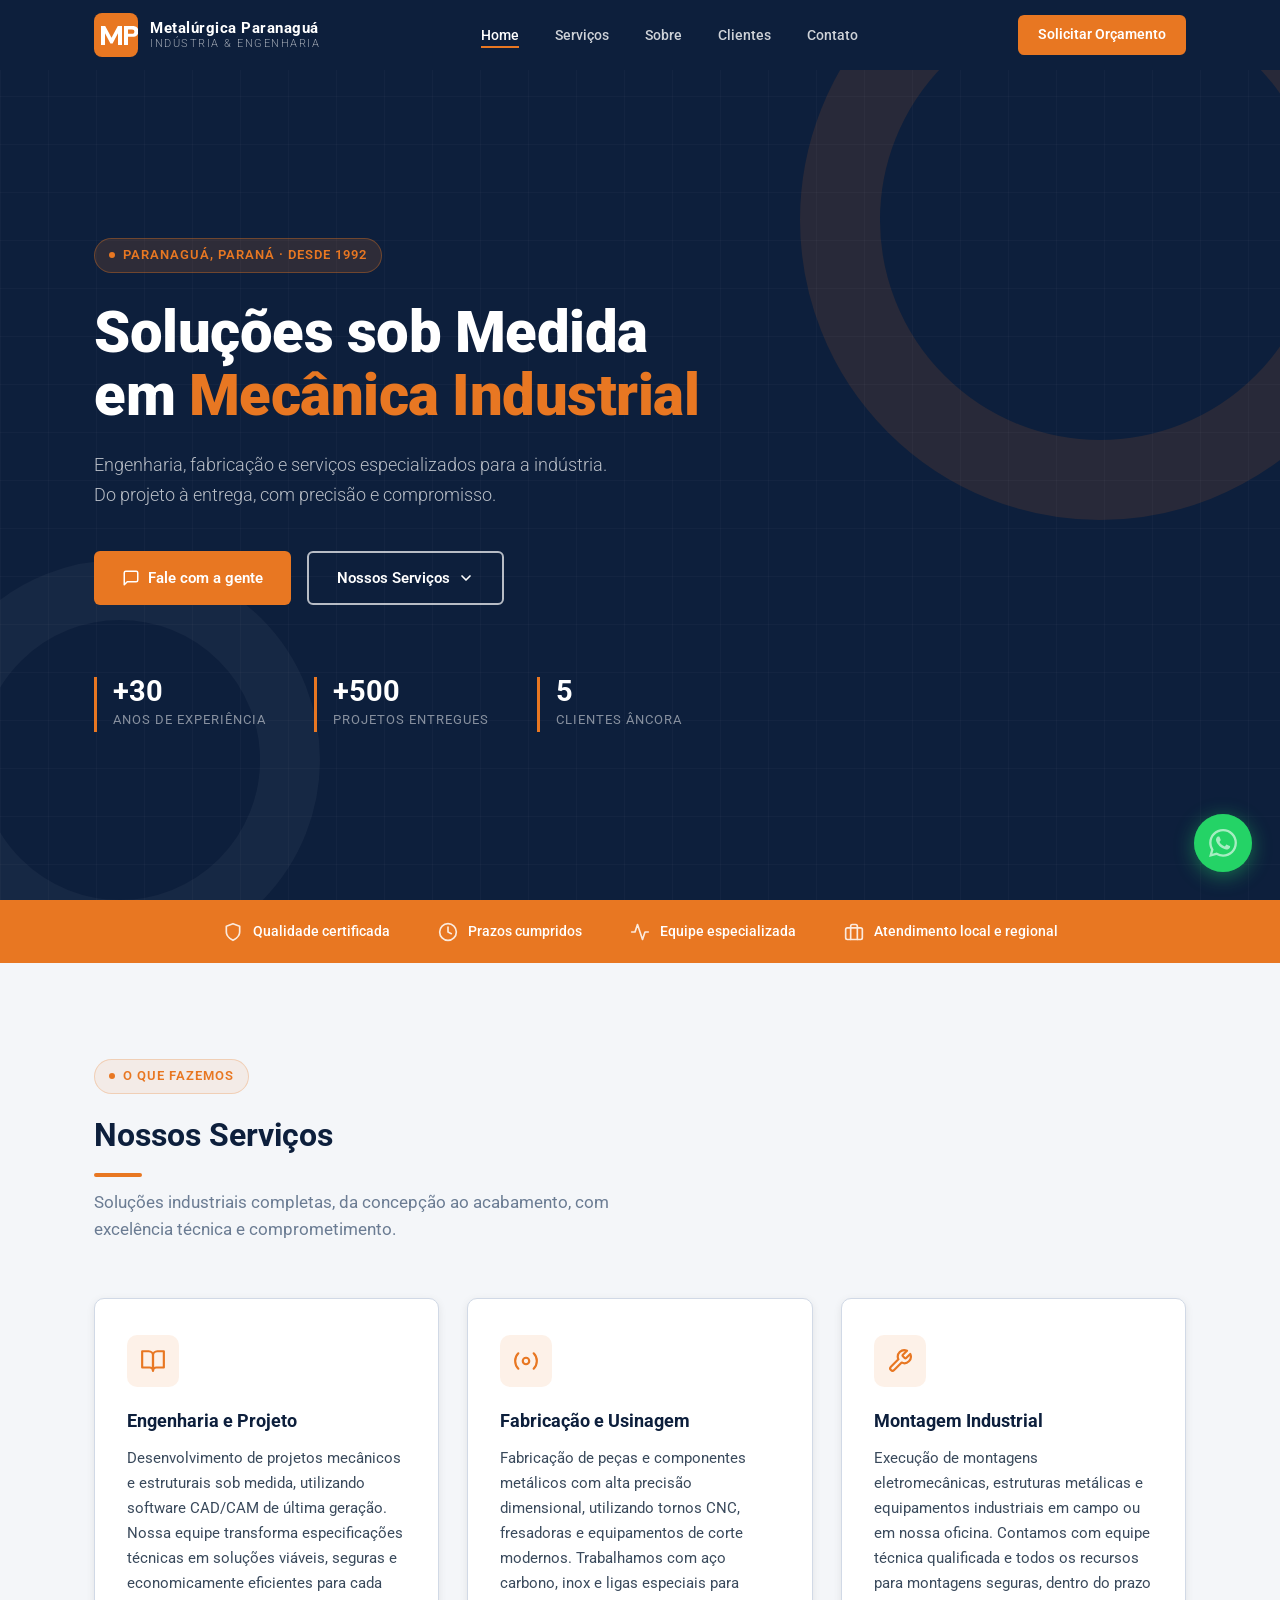
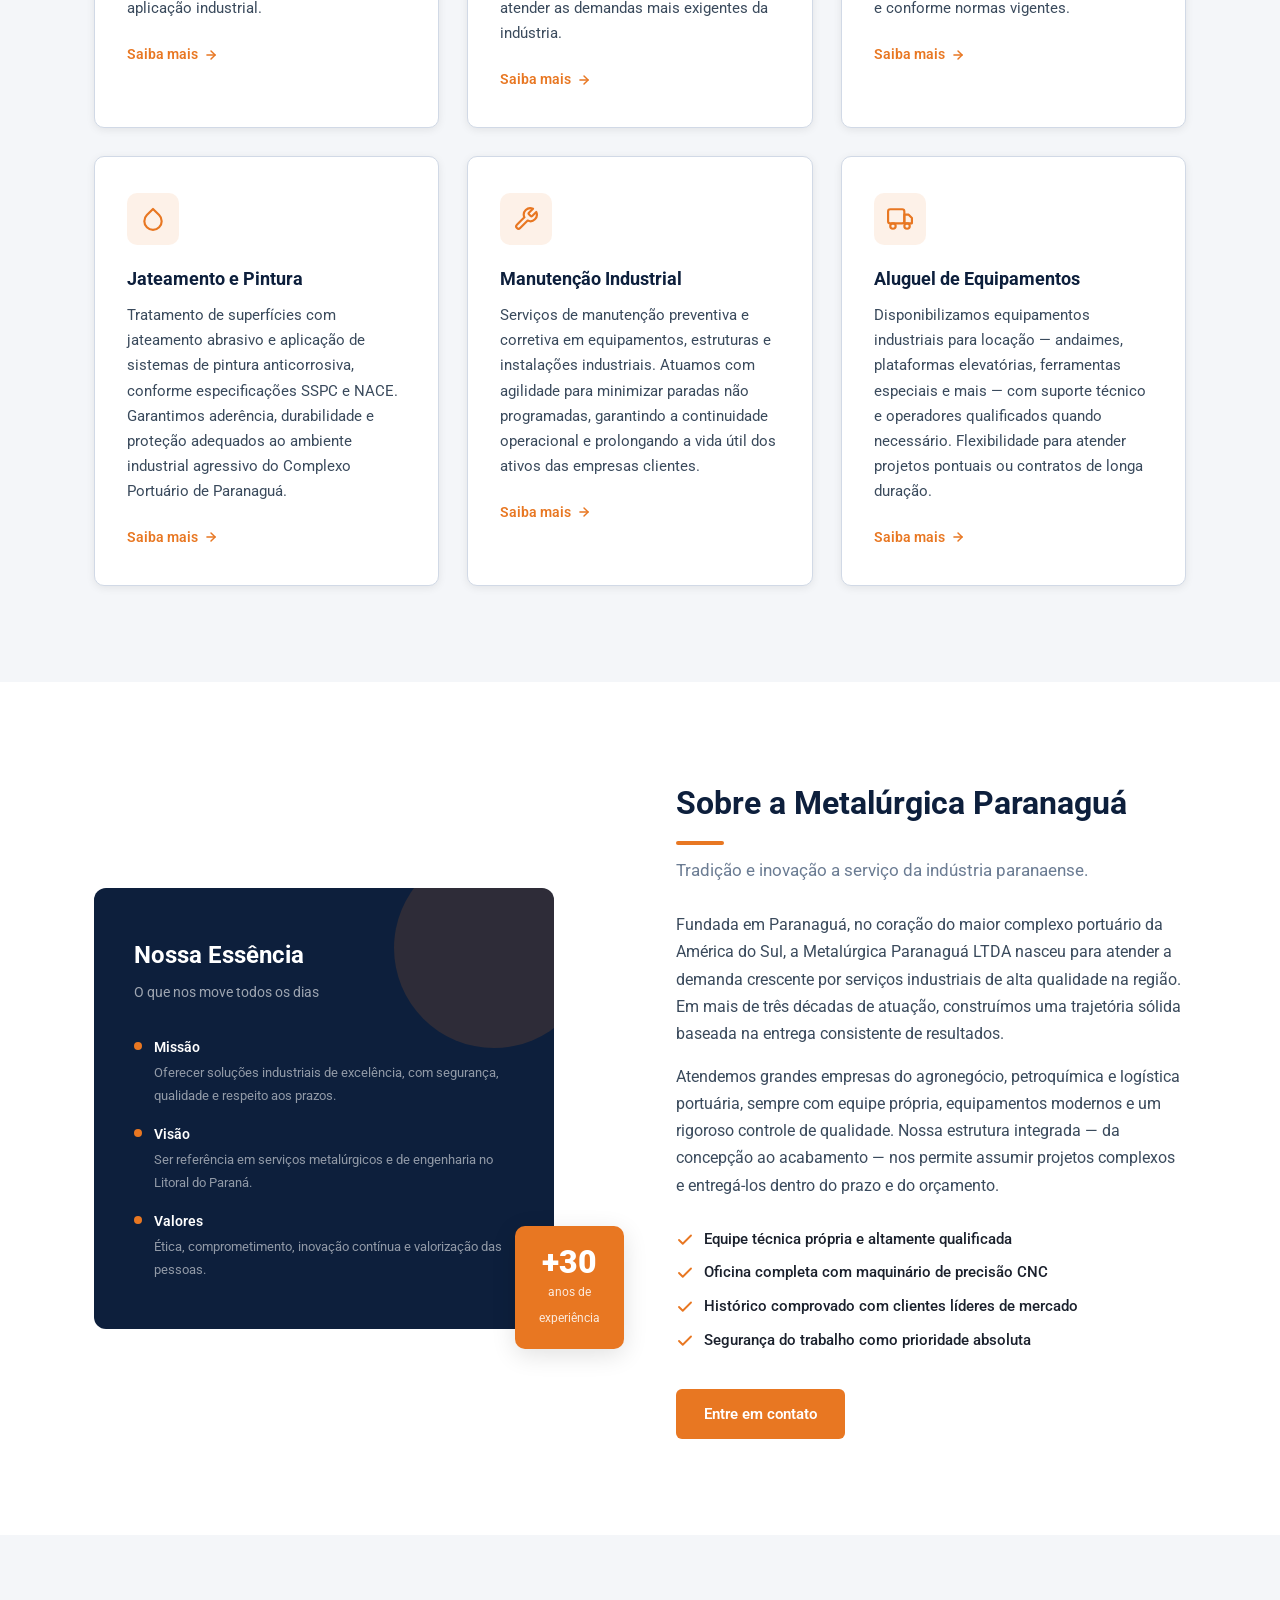
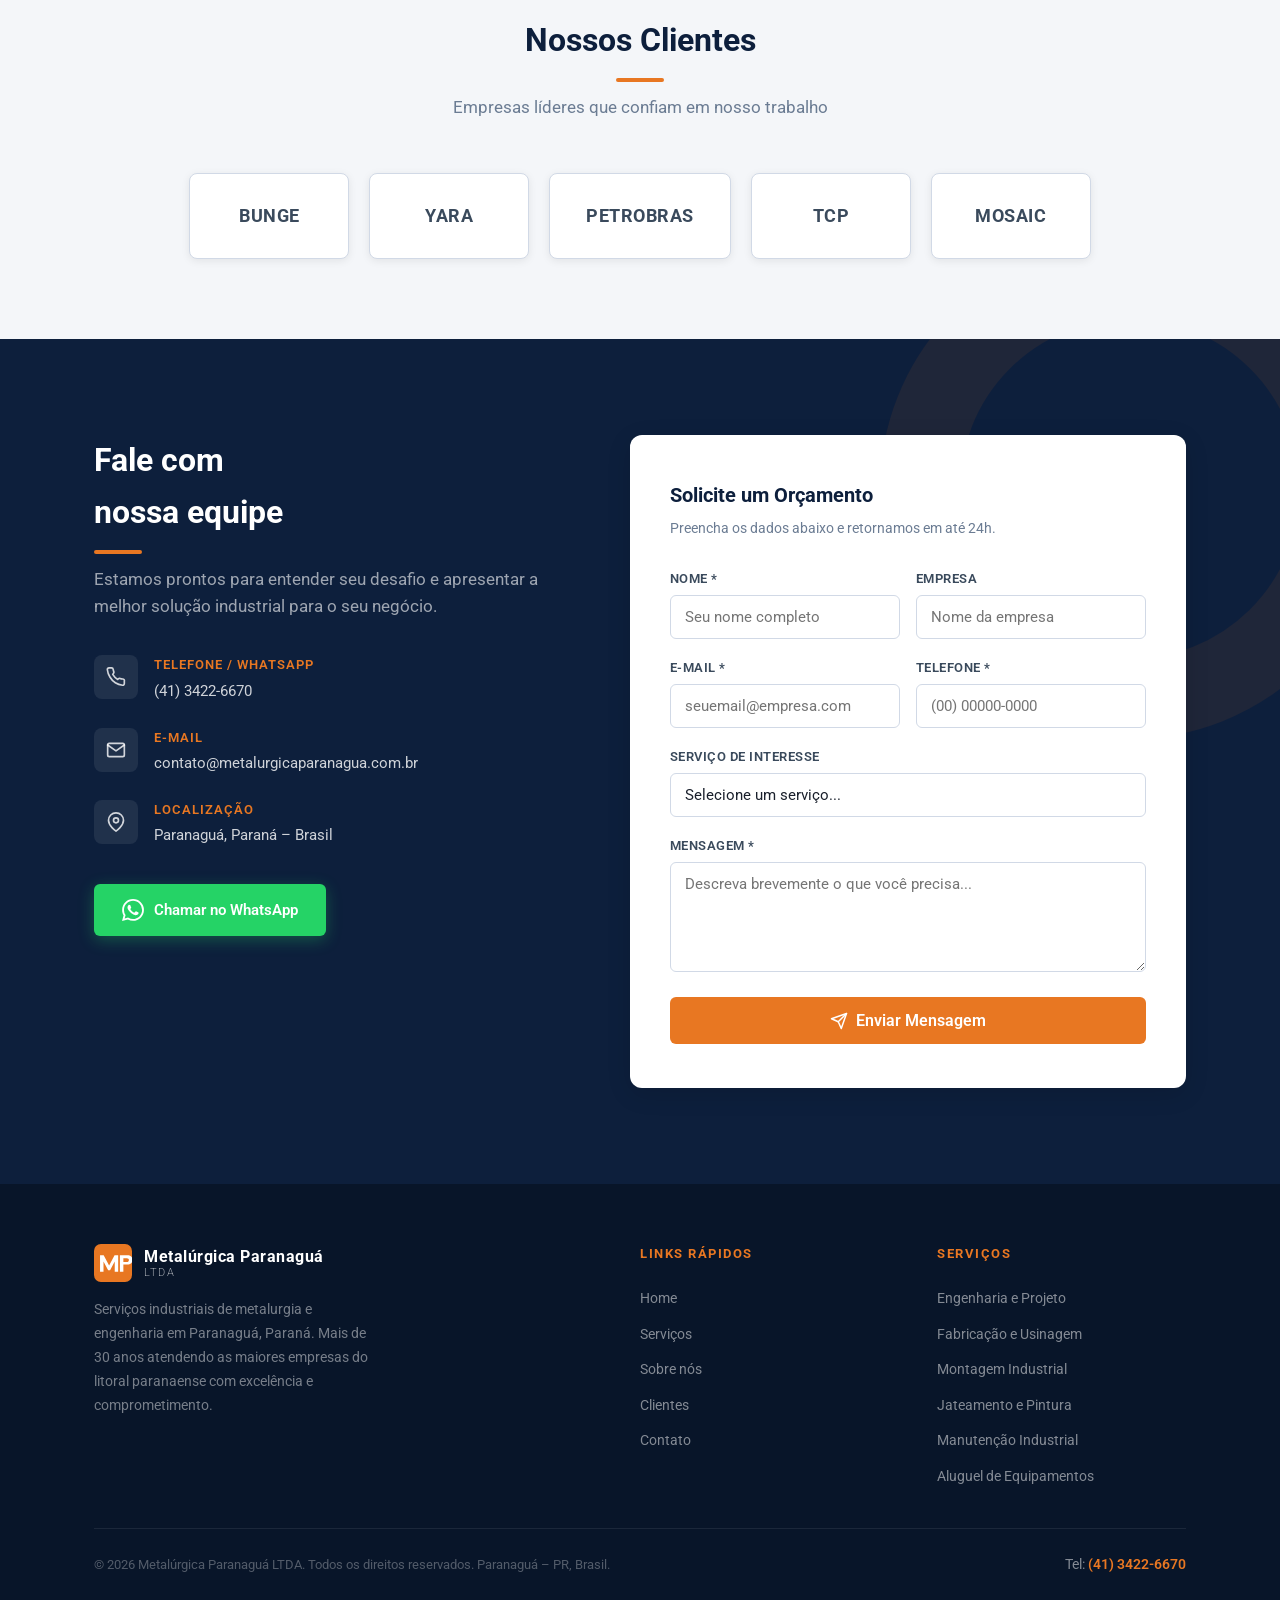
==== index.html @ e90d3085 "feat: add complete institutional website for Metalúrgica Paranaguá LTDA Single-file HTML5/CSS3/JS si" ====
<!DOCTYPE html>
<html lang="pt-BR">
<head>
  <meta charset="UTF-8" />
  <meta name="viewport" content="width=device-width, initial-scale=1.0" />
  <meta name="description" content="Metalúrgica Paranaguá LTDA – Soluções sob medida em mecânica industrial. Engenharia, fabricação e serviços especializados para a indústria em Paranaguá, PR." />
  <title>Metalúrgica Paranaguá LTDA</title>

  <link rel="preconnect" href="https://fonts.googleapis.com" />
  <link rel="preconnect" href="https://fonts.gstatic.com" crossorigin />
  <link href="https://fonts.googleapis.com/css2?family=Roboto:wght@300;400;500;700;900&display=swap" rel="stylesheet" />

  <style>
    /* =============================================
       CSS CUSTOM PROPERTIES – Paleta da marca
    ============================================= */
    :root {
      --navy:       #0D1F3C;   /* azul-marinho profundo – primária */
      --navy-mid:   #162A52;   /* azul médio – header hover, card borda */
      --orange:     #E87722;   /* laranja industrial – destaque / CTA */
      --orange-dk:  #C45F0A;   /* laranja escuro – hover CTA */
      --steel:      #3A4A5C;   /* cinza-aço – texto secundário */
      --steel-lt:   #6B7C93;   /* cinza claro – subtextos */
      --bg-light:   #F4F6F9;   /* fundo claro das seções alternadas */
      --white:      #FFFFFF;
      --text:       #1A202C;
      --border:     #D1D9E6;

      --radius:     6px;
      --shadow-sm:  0 2px 8px rgba(0,0,0,.08);
      --shadow-md:  0 6px 24px rgba(0,0,0,.12);
      --transition: 0.25s ease;

      --max-w: 1140px;
    }

    /* =============================================
       RESET & BASE
    ============================================= */
    *, *::before, *::after { box-sizing: border-box; margin: 0; padding: 0; }
    html { scroll-behavior: smooth; font-size: 16px; }
    body {
      font-family: 'Roboto', sans-serif;
      color: var(--text);
      background: var(--white);
      line-height: 1.6;
      overflow-x: hidden;
    }
    a { color: inherit; text-decoration: none; }
    ul { list-style: none; }
    img { display: block; max-width: 100%; }
    button { cursor: pointer; border: none; background: none; font-family: inherit; }

    /* =============================================
       UTILITY
    ============================================= */
    .container { width: 100%; max-width: var(--max-w); margin: 0 auto; padding: 0 24px; }
    .section-title {
      font-size: 2rem;
      font-weight: 700;
      color: var(--navy);
      position: relative;
      padding-bottom: 16px;
      margin-bottom: 12px;
    }
    .section-title::after {
      content: '';
      position: absolute;
      left: 0;
      bottom: 0;
      width: 48px;
      height: 4px;
      background: var(--orange);
      border-radius: 2px;
    }
    .section-title.centered { text-align: center; }
    .section-title.centered::after { left: 50%; transform: translateX(-50%); }
    .section-subtitle {
      color: var(--steel-lt);
      font-size: 1.05rem;
      max-width: 560px;
    }
    .section-subtitle.centered { margin: 0 auto; text-align: center; }
    .btn {
      display: inline-flex;
      align-items: center;
      gap: 8px;
      padding: 13px 28px;
      border-radius: var(--radius);
      font-weight: 600;
      font-size: .95rem;
      transition: background var(--transition), transform var(--transition), box-shadow var(--transition);
    }
    .btn-primary {
      background: var(--orange);
      color: var(--white);
    }
    .btn-primary:hover {
      background: var(--orange-dk);
      transform: translateY(-2px);
      box-shadow: 0 6px 20px rgba(232,119,34,.35);
    }
    .btn-outline {
      background: transparent;
      color: var(--white);
      border: 2px solid rgba(255,255,255,.7);
    }
    .btn-outline:hover {
      background: rgba(255,255,255,.1);
      border-color: var(--white);
    }

    /* =============================================
       HEADER / NAVBAR
    ============================================= */
    #header {
      position: fixed;
      top: 0;
      left: 0;
      width: 100%;
      z-index: 1000;
      background: var(--navy);
      transition: box-shadow var(--transition), background var(--transition);
    }
    #header.scrolled {
      box-shadow: 0 2px 20px rgba(0,0,0,.25);
    }
    .nav-inner {
      display: flex;
      align-items: center;
      justify-content: space-between;
      height: 70px;
    }

    /* Logo */
    .nav-logo {
      display: flex;
      align-items: center;
      gap: 12px;
      flex-shrink: 0;
    }
    .nav-logo svg { display: block; }
    .logo-text {
      display: flex;
      flex-direction: column;
      line-height: 1.2;
    }
    .logo-text strong {
      font-size: .95rem;
      font-weight: 700;
      color: var(--white);
      letter-spacing: .5px;
    }
    .logo-text span {
      font-size: .7rem;
      font-weight: 300;
      color: rgba(255,255,255,.6);
      letter-spacing: 1.5px;
      text-transform: uppercase;
    }

    /* Nav links */
    .nav-links {
      display: flex;
      align-items: center;
      gap: 36px;
    }
    .nav-links a {
      font-size: .9rem;
      font-weight: 500;
      color: rgba(255,255,255,.8);
      position: relative;
      padding-bottom: 4px;
      transition: color var(--transition);
    }
    .nav-links a::after {
      content: '';
      position: absolute;
      bottom: 0; left: 0;
      width: 0; height: 2px;
      background: var(--orange);
      transition: width var(--transition);
    }
    .nav-links a:hover,
    .nav-links a.active { color: var(--white); }
    .nav-links a:hover::after,
    .nav-links a.active::after { width: 100%; }

    /* CTA nav button */
    .nav-cta {
      padding: 9px 20px;
      font-size: .85rem;
    }

    /* Hamburger */
    .nav-hamburger {
      display: none;
      flex-direction: column;
      gap: 5px;
      padding: 6px;
    }
    .nav-hamburger span {
      display: block;
      width: 24px;
      height: 2px;
      background: var(--white);
      border-radius: 2px;
      transition: transform var(--transition), opacity var(--transition);
    }
    .nav-hamburger.open span:nth-child(1) { transform: translateY(7px) rotate(45deg); }
    .nav-hamburger.open span:nth-child(2) { opacity: 0; }
    .nav-hamburger.open span:nth-child(3) { transform: translateY(-7px) rotate(-45deg); }

    /* Mobile menu */
    .mobile-menu {
      display: none;
      position: absolute;
      top: 70px;
      left: 0;
      width: 100%;
      background: var(--navy-mid);
      padding: 20px 24px 28px;
      box-shadow: var(--shadow-md);
      flex-direction: column;
      gap: 4px;
    }
    .mobile-menu.open { display: flex; }
    .mobile-menu a {
      font-size: 1rem;
      font-weight: 500;
      color: rgba(255,255,255,.85);
      padding: 10px 0;
      border-bottom: 1px solid rgba(255,255,255,.08);
      transition: color var(--transition);
    }
    .mobile-menu a:hover { color: var(--orange); }
    .mobile-menu .btn-primary { margin-top: 12px; width: fit-content; }

    /* =============================================
       HERO
    ============================================= */
    #hero {
      padding-top: 70px;
      min-height: 100vh;
      display: flex;
      align-items: center;
      background: var(--navy);
      position: relative;
      overflow: hidden;
    }
    /* Decorative geometry */
    #hero::before {
      content: '';
      position: absolute;
      top: -80px; right: -120px;
      width: 600px; height: 600px;
      border: 80px solid rgba(232,119,34,.12);
      border-radius: 50%;
      pointer-events: none;
    }
    #hero::after {
      content: '';
      position: absolute;
      bottom: -60px; left: -80px;
      width: 400px; height: 400px;
      border: 60px solid rgba(255,255,255,.04);
      border-radius: 50%;
      pointer-events: none;
    }
    /* Grid lines texture */
    .hero-grid {
      position: absolute;
      inset: 0;
      background-image:
        linear-gradient(rgba(255,255,255,.025) 1px, transparent 1px),
        linear-gradient(90deg, rgba(255,255,255,.025) 1px, transparent 1px);
      background-size: 48px 48px;
      pointer-events: none;
    }
    .hero-content {
      position: relative;
      z-index: 2;
      max-width: 700px;
    }
    .hero-badge {
      display: inline-flex;
      align-items: center;
      gap: 8px;
      background: rgba(232,119,34,.15);
      border: 1px solid rgba(232,119,34,.35);
      color: var(--orange);
      font-size: .8rem;
      font-weight: 600;
      letter-spacing: 1px;
      text-transform: uppercase;
      padding: 6px 14px;
      border-radius: 100px;
      margin-bottom: 28px;
    }
    .hero-badge span { width: 6px; height: 6px; background: var(--orange); border-radius: 50%; }
    .hero-title {
      font-size: clamp(2.2rem, 5vw, 3.6rem);
      font-weight: 900;
      color: var(--white);
      line-height: 1.1;
      margin-bottom: 24px;
      letter-spacing: -.5px;
    }
    .hero-title em {
      font-style: normal;
      color: var(--orange);
    }
    .hero-sub {
      font-size: 1.1rem;
      font-weight: 300;
      color: rgba(255,255,255,.7);
      margin-bottom: 40px;
      max-width: 520px;
      line-height: 1.7;
    }
    .hero-actions { display: flex; flex-wrap: wrap; gap: 16px; }
    .hero-stats {
      margin-top: 72px;
      display: flex;
      gap: 48px;
      flex-wrap: wrap;
    }
    .stat {
      border-left: 3px solid var(--orange);
      padding-left: 16px;
    }
    .stat strong {
      display: block;
      font-size: 1.8rem;
      font-weight: 700;
      color: var(--white);
      line-height: 1;
    }
    .stat span {
      font-size: .8rem;
      color: rgba(255,255,255,.5);
      text-transform: uppercase;
      letter-spacing: 1px;
    }

    /* =============================================
       ABOUT STRIP (mini)
    ============================================= */
    #about-strip {
      background: var(--orange);
      padding: 20px 0;
    }
    .strip-inner {
      display: flex;
      align-items: center;
      justify-content: center;
      gap: 48px;
      flex-wrap: wrap;
    }
    .strip-item {
      display: flex;
      align-items: center;
      gap: 10px;
      color: var(--white);
      font-size: .9rem;
      font-weight: 500;
    }
    .strip-item svg { flex-shrink: 0; opacity: .85; }

    /* =============================================
       SERVICES
    ============================================= */
    #servicos {
      padding: 96px 0;
      background: var(--bg-light);
    }
    .services-header {
      margin-bottom: 56px;
    }
    .services-grid {
      display: grid;
      grid-template-columns: repeat(3, 1fr);
      gap: 28px;
    }
    .service-card {
      background: var(--white);
      border-radius: 10px;
      padding: 36px 32px;
      border: 1px solid var(--border);
      box-shadow: var(--shadow-sm);
      transition: transform var(--transition), box-shadow var(--transition), border-color var(--transition);
      position: relative;
      overflow: hidden;
    }
    .service-card::before {
      content: '';
      position: absolute;
      top: 0; left: 0;
      width: 4px; height: 100%;
      background: var(--orange);
      transform: scaleY(0);
      transform-origin: bottom;
      transition: transform var(--transition);
    }
    .service-card:hover {
      transform: translateY(-6px);
      box-shadow: var(--shadow-md);
      border-color: var(--orange);
    }
    .service-card:hover::before { transform: scaleY(1); }
    .service-icon {
      width: 52px;
      height: 52px;
      background: rgba(232,119,34,.1);
      border-radius: 10px;
      display: flex;
      align-items: center;
      justify-content: center;
      margin-bottom: 20px;
      transition: background var(--transition);
    }
    .service-card:hover .service-icon { background: rgba(232,119,34,.18); }
    .service-name {
      font-size: 1.1rem;
      font-weight: 700;
      color: var(--navy);
      margin-bottom: 10px;
    }
    .service-desc {
      font-size: .92rem;
      color: var(--steel);
      line-height: 1.7;
      margin-bottom: 20px;
    }
    .service-link {
      font-size: .85rem;
      font-weight: 600;
      color: var(--orange);
      display: inline-flex;
      align-items: center;
      gap: 6px;
      transition: gap var(--transition), color var(--transition);
    }
    .service-link:hover { gap: 10px; color: var(--orange-dk); }

    /* =============================================
       SOBRE A EMPRESA
    ============================================= */
    #sobre {
      padding: 96px 0;
      background: var(--white);
    }
    .about-inner {
      display: grid;
      grid-template-columns: 1fr 1fr;
      gap: 72px;
      align-items: center;
    }
    .about-visual {
      position: relative;
    }
    .about-graphic {
      width: 100%;
      max-width: 460px;
      background: var(--navy);
      border-radius: 12px;
      padding: 48px 40px;
      color: var(--white);
      position: relative;
      overflow: hidden;
    }
    .about-graphic::before {
      content: '';
      position: absolute;
      top: -40px; right: -40px;
      width: 200px; height: 200px;
      background: rgba(232,119,34,.15);
      border-radius: 50%;
    }
    .about-graphic-title {
      font-size: 1.5rem;
      font-weight: 700;
      margin-bottom: 8px;
    }
    .about-graphic-sub {
      font-size: .85rem;
      color: rgba(255,255,255,.6);
      margin-bottom: 32px;
    }
    .about-values {
      display: flex;
      flex-direction: column;
      gap: 16px;
      position: relative;
    }
    .about-value {
      display: flex;
      align-items: flex-start;
      gap: 12px;
      font-size: .9rem;
    }
    .value-dot {
      width: 8px;
      height: 8px;
      background: var(--orange);
      border-radius: 50%;
      flex-shrink: 0;
      margin-top: 6px;
    }
    .value-text strong {
      display: block;
      font-weight: 600;
      color: var(--white);
      margin-bottom: 2px;
    }
    .value-text span { color: rgba(255,255,255,.55); font-size: .82rem; }

    /* Badge flutuante */
    .about-badge {
      position: absolute;
      bottom: -20px;
      right: -20px;
      background: var(--orange);
      color: var(--white);
      border-radius: 10px;
      padding: 20px 24px;
      box-shadow: var(--shadow-md);
      text-align: center;
    }
    .about-badge strong {
      display: block;
      font-size: 2rem;
      font-weight: 900;
      line-height: 1;
    }
    .about-badge span {
      font-size: .78rem;
      opacity: .85;
    }

    .about-text .section-subtitle {
      margin-bottom: 28px;
    }
    .about-body {
      font-size: .97rem;
      color: var(--steel);
      line-height: 1.75;
      margin-bottom: 16px;
    }
    .about-checkmarks {
      display: flex;
      flex-direction: column;
      gap: 10px;
      margin: 28px 0 36px;
    }
    .check-item {
      display: flex;
      align-items: center;
      gap: 10px;
      font-size: .93rem;
      color: var(--text);
      font-weight: 500;
    }
    .check-item svg { flex-shrink: 0; color: var(--orange); }

    /* =============================================
       CLIENTES
    ============================================= */
    #clientes {
      padding: 80px 0;
      background: var(--bg-light);
    }
    .clientes-header {
      text-align: center;
      margin-bottom: 52px;
    }
    .clients-grid {
      display: flex;
      flex-wrap: wrap;
      justify-content: center;
      gap: 20px;
    }
    .client-card {
      background: var(--white);
      border: 1px solid var(--border);
      border-radius: 8px;
      padding: 28px 36px;
      display: flex;
      align-items: center;
      justify-content: center;
      min-width: 160px;
      box-shadow: var(--shadow-sm);
      transition: transform var(--transition), box-shadow var(--transition), border-color var(--transition);
    }
    .client-card:hover {
      transform: translateY(-4px);
      box-shadow: var(--shadow-md);
      border-color: var(--orange);
    }
    .client-logo-text {
      font-size: 1.1rem;
      font-weight: 700;
      color: var(--steel);
      letter-spacing: .5px;
      text-transform: uppercase;
      transition: color var(--transition);
    }
    .client-card:hover .client-logo-text { color: var(--navy); }

    /* =============================================
       CONTATO
    ============================================= */
    #contato {
      padding: 96px 0;
      background: var(--navy);
      position: relative;
      overflow: hidden;
    }
    #contato::before {
      content: '';
      position: absolute;
      top: -100px; right: -100px;
      width: 500px; height: 500px;
      border: 80px solid rgba(232,119,34,.08);
      border-radius: 50%;
      pointer-events: none;
    }
    .contato-inner {
      display: grid;
      grid-template-columns: 1fr 1.2fr;
      gap: 72px;
      position: relative;
      z-index: 2;
    }
    .contato-info .section-title { color: var(--white); }
    .contato-info .section-subtitle { color: rgba(255,255,255,.6); }
    .contact-items {
      display: flex;
      flex-direction: column;
      gap: 24px;
      margin-top: 36px;
    }
    .contact-item {
      display: flex;
      align-items: flex-start;
      gap: 16px;
    }
    .contact-icon-wrap {
      width: 44px;
      height: 44px;
      background: rgba(255,255,255,.08);
      border-radius: 8px;
      display: flex;
      align-items: center;
      justify-content: center;
      flex-shrink: 0;
    }
    .contact-item-text strong {
      display: block;
      font-size: .8rem;
      font-weight: 600;
      text-transform: uppercase;
      letter-spacing: 1px;
      color: var(--orange);
      margin-bottom: 2px;
    }
    .contact-item-text span,
    .contact-item-text a {
      font-size: .95rem;
      color: rgba(255,255,255,.8);
    }
    .contact-item-text a:hover { color: var(--white); text-decoration: underline; }

    .whatsapp-btn-large {
      margin-top: 36px;
      display: inline-flex;
      align-items: center;
      gap: 10px;
      background: #25D366;
      color: var(--white);
      padding: 14px 28px;
      border-radius: var(--radius);
      font-weight: 600;
      font-size: .95rem;
      box-shadow: 0 4px 16px rgba(37,211,102,.3);
      transition: background var(--transition), transform var(--transition), box-shadow var(--transition);
    }
    .whatsapp-btn-large:hover {
      background: #1ebe5a;
      transform: translateY(-2px);
      box-shadow: 0 8px 24px rgba(37,211,102,.4);
    }

    /* Formulário */
    .contact-form-wrap {
      background: var(--white);
      border-radius: 12px;
      padding: 44px 40px;
      box-shadow: var(--shadow-md);
    }
    .form-title {
      font-size: 1.25rem;
      font-weight: 700;
      color: var(--navy);
      margin-bottom: 6px;
    }
    .form-sub {
      font-size: .88rem;
      color: var(--steel-lt);
      margin-bottom: 28px;
    }
    .form-group {
      margin-bottom: 18px;
    }
    .form-group label {
      display: block;
      font-size: .82rem;
      font-weight: 600;
      color: var(--steel);
      margin-bottom: 6px;
      text-transform: uppercase;
      letter-spacing: .5px;
    }
    .form-group input,
    .form-group textarea,
    .form-group select {
      width: 100%;
      padding: 12px 14px;
      border: 1.5px solid var(--border);
      border-radius: var(--radius);
      font-family: inherit;
      font-size: .93rem;
      color: var(--text);
      background: var(--white);
      transition: border-color var(--transition), box-shadow var(--transition);
      outline: none;
      appearance: none;
    }
    .form-group input:focus,
    .form-group textarea:focus,
    .form-group select:focus {
      border-color: var(--orange);
      box-shadow: 0 0 0 3px rgba(232,119,34,.12);
    }
    .form-group input.error,
    .form-group textarea.error {
      border-color: #e53e3e;
    }
    .error-msg {
      font-size: .78rem;
      color: #e53e3e;
      margin-top: 4px;
      display: none;
    }
    .error-msg.visible { display: block; }
    .form-group textarea { resize: vertical; min-height: 110px; }
    .form-row { display: grid; grid-template-columns: 1fr 1fr; gap: 16px; }
    .form-submit {
      width: 100%;
      padding: 14px;
      background: var(--orange);
      color: var(--white);
      font-size: 1rem;
      font-weight: 600;
      border-radius: var(--radius);
      transition: background var(--transition), transform var(--transition);
      display: flex;
      align-items: center;
      justify-content: center;
      gap: 8px;
    }
    .form-submit:hover {
      background: var(--orange-dk);
      transform: translateY(-2px);
    }
    .form-success {
      display: none;
      text-align: center;
      padding: 24px;
      color: #276749;
      background: #c6f6d5;
      border-radius: var(--radius);
      margin-top: 16px;
      font-weight: 500;
    }
    .form-success.visible { display: block; }

    /* =============================================
       FOOTER
    ============================================= */
    #footer {
      background: #081529;
      padding: 60px 0 28px;
    }
    .footer-inner {
      display: grid;
      grid-template-columns: 2fr 1fr 1fr;
      gap: 48px;
      padding-bottom: 40px;
      border-bottom: 1px solid rgba(255,255,255,.08);
    }
    .footer-brand .logo-text strong { font-size: 1rem; }
    .footer-desc {
      font-size: .88rem;
      color: rgba(255,255,255,.45);
      line-height: 1.7;
      margin-top: 16px;
      max-width: 280px;
    }
    .footer-col-title {
      font-size: .8rem;
      font-weight: 700;
      text-transform: uppercase;
      letter-spacing: 1.5px;
      color: var(--orange);
      margin-bottom: 20px;
    }
    .footer-links {
      display: flex;
      flex-direction: column;
      gap: 10px;
    }
    .footer-links a {
      font-size: .88rem;
      color: rgba(255,255,255,.5);
      transition: color var(--transition);
    }
    .footer-links a:hover { color: var(--white); }
    .footer-bottom {
      display: flex;
      align-items: center;
      justify-content: space-between;
      padding-top: 24px;
      flex-wrap: wrap;
      gap: 12px;
    }
    .footer-copy {
      font-size: .82rem;
      color: rgba(255,255,255,.3);
    }
    .footer-phone {
      font-size: .88rem;
      color: rgba(255,255,255,.5);
    }
    .footer-phone a {
      color: var(--orange);
      font-weight: 600;
    }

    /* =============================================
       WHATSAPP FLUTUANTE
    ============================================= */
    .whatsapp-float {
      position: fixed;
      bottom: 28px;
      right: 28px;
      z-index: 999;
      display: flex;
      align-items: center;
      gap: 10px;
    }
    .whatsapp-float-bubble {
      background: var(--white);
      color: var(--navy);
      font-size: .82rem;
      font-weight: 600;
      padding: 8px 14px;
      border-radius: 100px;
      box-shadow: var(--shadow-md);
      white-space: nowrap;
      opacity: 0;
      transform: translateX(10px);
      transition: opacity .3s, transform .3s;
      pointer-events: none;
    }
    .whatsapp-float:hover .whatsapp-float-bubble {
      opacity: 1;
      transform: translateX(0);
    }
    .whatsapp-float-btn {
      width: 58px;
      height: 58px;
      background: #25D366;
      border-radius: 50%;
      display: flex;
      align-items: center;
      justify-content: center;
      box-shadow: 0 4px 20px rgba(37,211,102,.45);
      transition: transform var(--transition), box-shadow var(--transition);
      flex-shrink: 0;
    }
    .whatsapp-float-btn:hover {
      transform: scale(1.1);
      box-shadow: 0 8px 28px rgba(37,211,102,.55);
    }
    /* Ping animation */
    .whatsapp-float-btn::before {
      content: '';
      position: absolute;
      width: 58px;
      height: 58px;
      background: rgba(37,211,102,.4);
      border-radius: 50%;
      animation: ping 2s ease-out infinite;
    }
    @keyframes ping {
      0%   { transform: scale(1);   opacity: 1; }
      70%  { transform: scale(1.6); opacity: 0; }
      100% { transform: scale(1.6); opacity: 0; }
    }

    /* =============================================
       SCROLL TO TOP
    ============================================= */
    .scroll-top {
      position: fixed;
      bottom: 96px;
      right: 30px;
      width: 42px;
      height: 42px;
      background: var(--navy-mid);
      border: 1px solid rgba(255,255,255,.1);
      border-radius: 8px;
      display: flex;
      align-items: center;
      justify-content: center;
      color: var(--white);
      z-index: 998;
      opacity: 0;
      pointer-events: none;
      transition: opacity var(--transition), transform var(--transition);
      transform: translateY(10px);
    }
    .scroll-top.visible {
      opacity: 1;
      pointer-events: auto;
      transform: translateY(0);
    }
    .scroll-top:hover { background: var(--orange); }

    /* =============================================
       RESPONSIVE
    ============================================= */
    @media (max-width: 1024px) {
      .services-grid { grid-template-columns: repeat(2, 1fr); }
      .about-inner { gap: 48px; }
      .footer-inner { grid-template-columns: 1fr 1fr; }
      .footer-brand { grid-column: span 2; }
    }

    @media (max-width: 768px) {
      .nav-links, .nav-cta { display: none; }
      .nav-hamburger { display: flex; }

      .hero-title { font-size: 2.2rem; }
      .hero-stats { gap: 28px; }

      .services-grid { grid-template-columns: 1fr; }

      .about-inner { grid-template-columns: 1fr; }
      .about-visual { order: -1; }
      .about-badge { bottom: -10px; right: 0; }

      .contato-inner { grid-template-columns: 1fr; gap: 40px; }
      .contact-form-wrap { padding: 32px 24px; }
      .form-row { grid-template-columns: 1fr; }

      .footer-inner { grid-template-columns: 1fr; }
      .footer-brand { grid-column: span 1; }

      .strip-inner { gap: 20px; }

      .section-title { font-size: 1.65rem; }
    }

    @media (max-width: 480px) {
      .hero-actions { flex-direction: column; }
      .hero-actions .btn { width: 100%; justify-content: center; }
      .footer-bottom { flex-direction: column; align-items: flex-start; }
      .whatsapp-float { bottom: 20px; right: 20px; }
    }
  </style>
</head>
<body>

  <!-- =============================================
       HEADER
  ============================================= -->
  <header id="header">
    <div class="container">
      <nav class="nav-inner">

        <!-- Logo -->
        <a href="#hero" class="nav-logo" aria-label="Metalúrgica Paranaguá – Início">
          <!-- SVG Logomarca MP -->
          <svg width="44" height="44" viewBox="0 0 44 44" fill="none" xmlns="http://www.w3.org/2000/svg" aria-hidden="true">
            <rect width="44" height="44" rx="8" fill="#E87722"/>
            <path d="M7 32V13h4.2l6.3 11.8L23.8 13H28v19h-4V20.2l-5.4 10.2h-2.2L11 20.2V32H7z" fill="white"/>
            <path d="M30 32V13h8.5c2 0 3.5.5 4.5 1.5s1.5 2.3 1.5 3.9c0 1.6-.5 2.9-1.5 3.9s-2.5 1.5-4.5 1.5H34V32h-4zm4-11.2h4c.8 0 1.4-.2 1.8-.6.4-.4.6-.9.6-1.6s-.2-1.2-.6-1.6c-.4-.4-1-.6-1.8-.6H34v4.4z" fill="white"/>
          </svg>
          <div class="logo-text">
            <strong>Metalúrgica Paranaguá</strong>
            <span>Indústria &amp; Engenharia</span>
          </div>
        </a>

        <!-- Links desktop -->
        <ul class="nav-links" role="navigation" aria-label="Menu principal">
          <li><a href="#hero" class="active">Home</a></li>
          <li><a href="#servicos">Serviços</a></li>
          <li><a href="#sobre">Sobre</a></li>
          <li><a href="#clientes">Clientes</a></li>
          <li><a href="#contato">Contato</a></li>
        </ul>

        <a href="#contato" class="btn btn-primary nav-cta">Solicitar Orçamento</a>

        <!-- Hamburger mobile -->
        <button class="nav-hamburger" id="hamburger" aria-label="Abrir menu" aria-expanded="false">
          <span></span><span></span><span></span>
        </button>
      </nav>

      <!-- Mobile menu -->
      <div class="mobile-menu" id="mobileMenu" role="navigation" aria-label="Menu mobile">
        <a href="#hero">Home</a>
        <a href="#servicos">Serviços</a>
        <a href="#sobre">Sobre</a>
        <a href="#clientes">Clientes</a>
        <a href="#contato">Contato</a>
        <a href="#contato" class="btn btn-primary">Solicitar Orçamento</a>
      </div>
    </div>
  </header>

  <!-- =============================================
       HERO
  ============================================= -->
  <section id="hero">
    <div class="hero-grid" aria-hidden="true"></div>
    <div class="container">
      <div class="hero-content">
        <div class="hero-badge">
          <span></span>
          Paranaguá, Paraná · Desde 1992
        </div>
        <h1 class="hero-title">
          Soluções sob Medida<br>
          em <em>Mecânica Industrial</em>
        </h1>
        <p class="hero-sub">
          Engenharia, fabricação e serviços especializados para a indústria.
          Do projeto à entrega, com precisão e compromisso.
        </p>
        <div class="hero-actions">
          <a href="#contato" class="btn btn-primary">
            <svg width="18" height="18" viewBox="0 0 24 24" fill="none" stroke="currentColor" stroke-width="2" stroke-linecap="round" stroke-linejoin="round" aria-hidden="true"><path d="M21 15a2 2 0 0 1-2 2H7l-4 4V5a2 2 0 0 1 2-2h14a2 2 0 0 1 2 2z"/></svg>
            Fale com a gente
          </a>
          <a href="#servicos" class="btn btn-outline">
            Nossos Serviços
            <svg width="16" height="16" viewBox="0 0 24 24" fill="none" stroke="currentColor" stroke-width="2.5" stroke-linecap="round" stroke-linejoin="round" aria-hidden="true"><polyline points="6 9 12 15 18 9"/></svg>
          </a>
        </div>
        <div class="hero-stats" aria-label="Números da empresa">
          <div class="stat">
            <strong>+30</strong>
            <span>Anos de experiência</span>
          </div>
          <div class="stat">
            <strong>+500</strong>
            <span>Projetos entregues</span>
          </div>
          <div class="stat">
            <strong>5</strong>
            <span>Clientes âncora</span>
          </div>
        </div>
      </div>
    </div>
  </section>

  <!-- Strip de diferenciais -->
  <div id="about-strip" aria-label="Diferenciais">
    <div class="container">
      <div class="strip-inner">
        <div class="strip-item">
          <svg width="20" height="20" viewBox="0 0 24 24" fill="none" stroke="currentColor" stroke-width="2" stroke-linecap="round" stroke-linejoin="round" aria-hidden="true"><path d="M12 22s8-4 8-10V5l-8-3-8 3v7c0 6 8 10 8 10z"/></svg>
          Qualidade certificada
        </div>
        <div class="strip-item">
          <svg width="20" height="20" viewBox="0 0 24 24" fill="none" stroke="currentColor" stroke-width="2" stroke-linecap="round" stroke-linejoin="round" aria-hidden="true"><circle cx="12" cy="12" r="10"/><polyline points="12 6 12 12 16 14"/></svg>
          Prazos cumpridos
        </div>
        <div class="strip-item">
          <svg width="20" height="20" viewBox="0 0 24 24" fill="none" stroke="currentColor" stroke-width="2" stroke-linecap="round" stroke-linejoin="round" aria-hidden="true"><polyline points="22 12 18 12 15 21 9 3 6 12 2 12"/></svg>
          Equipe especializada
        </div>
        <div class="strip-item">
          <svg width="20" height="20" viewBox="0 0 24 24" fill="none" stroke="currentColor" stroke-width="2" stroke-linecap="round" stroke-linejoin="round" aria-hidden="true"><rect x="2" y="7" width="20" height="14" rx="2" ry="2"/><path d="M16 21V5a2 2 0 0 0-2-2h-4a2 2 0 0 0-2 2v16"/></svg>
          Atendimento local e regional
        </div>
      </div>
    </div>
  </div>

  <!-- =============================================
       SERVIÇOS
  ============================================= -->
  <section id="servicos">
    <div class="container">
      <div class="services-header">
        <p class="hero-badge" style="display:inline-flex;margin-bottom:16px;background:rgba(232,119,34,.08);border-color:rgba(232,119,34,.25);">
          <span style="width:6px;height:6px;background:var(--orange);border-radius:50%;display:inline-block;"></span>
          O que fazemos
        </p>
        <h2 class="section-title">Nossos Serviços</h2>
        <p class="section-subtitle">
          Soluções industriais completas, da concepção ao acabamento, com excelência técnica e comprometimento.
        </p>
      </div>

      <div class="services-grid">

        <!-- 1. Engenharia e Projeto -->
        <article class="service-card">
          <div class="service-icon" aria-hidden="true">
            <svg width="26" height="26" viewBox="0 0 24 24" fill="none" stroke="#E87722" stroke-width="2" stroke-linecap="round" stroke-linejoin="round">
              <path d="M2 3h6a4 4 0 0 1 4 4v14a3 3 0 0 0-3-3H2z"/><path d="M22 3h-6a4 4 0 0 0-4 4v14a3 3 0 0 1 3-3h7z"/>
            </svg>
          </div>
          <h3 class="service-name">Engenharia e Projeto</h3>
          <p class="service-desc">
            Desenvolvimento de projetos mecânicos e estruturais sob medida, utilizando software CAD/CAM de última geração. Nossa equipe transforma especificações técnicas em soluções viáveis, seguras e economicamente eficientes para cada aplicação industrial.
          </p>
          <a href="#contato" class="service-link">
            Saiba mais
            <svg width="14" height="14" viewBox="0 0 24 24" fill="none" stroke="currentColor" stroke-width="2.5" stroke-linecap="round" stroke-linejoin="round" aria-hidden="true"><line x1="5" y1="12" x2="19" y2="12"/><polyline points="12 5 19 12 12 19"/></svg>
          </a>
        </article>

        <!-- 2. Fabricação e Usinagem -->
        <article class="service-card">
          <div class="service-icon" aria-hidden="true">
            <svg width="26" height="26" viewBox="0 0 24 24" fill="none" stroke="#E87722" stroke-width="2" stroke-linecap="round" stroke-linejoin="round">
              <circle cx="12" cy="12" r="3"/><path d="M19.07 4.93a10 10 0 0 1 0 14.14M4.93 4.93a10 10 0 0 0 0 14.14"/>
            </svg>
          </div>
          <h3 class="service-name">Fabricação e Usinagem</h3>
          <p class="service-desc">
            Fabricação de peças e componentes metálicos com alta precisão dimensional, utilizando tornos CNC, fresadoras e equipamentos de corte modernos. Trabalhamos com aço carbono, inox e ligas especiais para atender as demandas mais exigentes da indústria.
          </p>
          <a href="#contato" class="service-link">
            Saiba mais
            <svg width="14" height="14" viewBox="0 0 24 24" fill="none" stroke="currentColor" stroke-width="2.5" stroke-linecap="round" stroke-linejoin="round" aria-hidden="true"><line x1="5" y1="12" x2="19" y2="12"/><polyline points="12 5 19 12 12 19"/></svg>
          </a>
        </article>

        <!-- 3. Montagem Industrial -->
        <article class="service-card">
          <div class="service-icon" aria-hidden="true">
            <svg width="26" height="26" viewBox="0 0 24 24" fill="none" stroke="#E87722" stroke-width="2" stroke-linecap="round" stroke-linejoin="round">
              <path d="M14.7 6.3a1 1 0 0 0 0 1.4l1.6 1.6a1 1 0 0 0 1.4 0l3.77-3.77a6 6 0 0 1-7.94 7.94l-6.91 6.91a2.12 2.12 0 0 1-3-3l6.91-6.91a6 6 0 0 1 7.94-7.94l-3.76 3.76z"/>
            </svg>
          </div>
          <h3 class="service-name">Montagem Industrial</h3>
          <p class="service-desc">
            Execução de montagens eletromecânicas, estruturas metálicas e equipamentos industriais em campo ou em nossa oficina. Contamos com equipe técnica qualificada e todos os recursos para montagens seguras, dentro do prazo e conforme normas vigentes.
          </p>
          <a href="#contato" class="service-link">
            Saiba mais
            <svg width="14" height="14" viewBox="0 0 24 24" fill="none" stroke="currentColor" stroke-width="2.5" stroke-linecap="round" stroke-linejoin="round" aria-hidden="true"><line x1="5" y1="12" x2="19" y2="12"/><polyline points="12 5 19 12 12 19"/></svg>
          </a>
        </article>

        <!-- 4. Jateamento e Pintura -->
        <article class="service-card">
          <div class="service-icon" aria-hidden="true">
            <svg width="26" height="26" viewBox="0 0 24 24" fill="none" stroke="#E87722" stroke-width="2" stroke-linecap="round" stroke-linejoin="round">
              <path d="M12 2.69l5.66 5.66a8 8 0 1 1-11.31 0z"/>
            </svg>
          </div>
          <h3 class="service-name">Jateamento e Pintura</h3>
          <p class="service-desc">
            Tratamento de superfícies com jateamento abrasivo e aplicação de sistemas de pintura anticorrosiva, conforme especificações SSPC e NACE. Garantimos aderência, durabilidade e proteção adequados ao ambiente industrial agressivo do Complexo Portuário de Paranaguá.
          </p>
          <a href="#contato" class="service-link">
            Saiba mais
            <svg width="14" height="14" viewBox="0 0 24 24" fill="none" stroke="currentColor" stroke-width="2.5" stroke-linecap="round" stroke-linejoin="round" aria-hidden="true"><line x1="5" y1="12" x2="19" y2="12"/><polyline points="12 5 19 12 12 19"/></svg>
          </a>
        </article>

        <!-- 5. Manutenção Industrial -->
        <article class="service-card">
          <div class="service-icon" aria-hidden="true">
            <svg width="26" height="26" viewBox="0 0 24 24" fill="none" stroke="#E87722" stroke-width="2" stroke-linecap="round" stroke-linejoin="round">
              <path d="M14.7 6.3a1 1 0 0 0 0 1.4l1.6 1.6a1 1 0 0 0 1.4 0l3.77-3.77a6 6 0 0 1-7.94 7.94l-6.91 6.91a2.12 2.12 0 0 1-3-3l6.91-6.91a6 6 0 0 1 7.94-7.94l-3.76 3.76z"/>
              <line x1="3" y1="3" x2="5" y2="5" style="display:none"/>
            </svg>
          </div>
          <h3 class="service-name">Manutenção Industrial</h3>
          <p class="service-desc">
            Serviços de manutenção preventiva e corretiva em equipamentos, estruturas e instalações industriais. Atuamos com agilidade para minimizar paradas não programadas, garantindo a continuidade operacional e prolongando a vida útil dos ativos das empresas clientes.
          </p>
          <a href="#contato" class="service-link">
            Saiba mais
            <svg width="14" height="14" viewBox="0 0 24 24" fill="none" stroke="currentColor" stroke-width="2.5" stroke-linecap="round" stroke-linejoin="round" aria-hidden="true"><line x1="5" y1="12" x2="19" y2="12"/><polyline points="12 5 19 12 12 19"/></svg>
          </a>
        </article>

        <!-- 6. Aluguel de Equipamentos -->
        <article class="service-card">
          <div class="service-icon" aria-hidden="true">
            <svg width="26" height="26" viewBox="0 0 24 24" fill="none" stroke="#E87722" stroke-width="2" stroke-linecap="round" stroke-linejoin="round">
              <rect x="1" y="3" width="15" height="13" rx="2"/><polygon points="16 8 20 8 23 11 23 16 16 16 16 8"/><circle cx="5.5" cy="18.5" r="2.5"/><circle cx="18.5" cy="18.5" r="2.5"/>
            </svg>
          </div>
          <h3 class="service-name">Aluguel de Equipamentos</h3>
          <p class="service-desc">
            Disponibilizamos equipamentos industriais para locação — andaimes, plataformas elevatórias, ferramentas especiais e mais — com suporte técnico e operadores qualificados quando necessário. Flexibilidade para atender projetos pontuais ou contratos de longa duração.
          </p>
          <a href="#contato" class="service-link">
            Saiba mais
            <svg width="14" height="14" viewBox="0 0 24 24" fill="none" stroke="currentColor" stroke-width="2.5" stroke-linecap="round" stroke-linejoin="round" aria-hidden="true"><line x1="5" y1="12" x2="19" y2="12"/><polyline points="12 5 19 12 12 19"/></svg>
          </a>
        </article>

      </div>
    </div>
  </section>

  <!-- =============================================
       SOBRE
  ============================================= -->
  <section id="sobre">
    <div class="container">
      <div class="about-inner">

        <!-- Visual/gráfico -->
        <div class="about-visual">
          <div class="about-graphic">
            <div class="about-graphic-title">Nossa Essência</div>
            <div class="about-graphic-sub">O que nos move todos os dias</div>
            <div class="about-values">
              <div class="about-value">
                <div class="value-dot"></div>
                <div class="value-text">
                  <strong>Missão</strong>
                  <span>Oferecer soluções industriais de excelência, com segurança, qualidade e respeito aos prazos.</span>
                </div>
              </div>
              <div class="about-value">
                <div class="value-dot"></div>
                <div class="value-text">
                  <strong>Visão</strong>
                  <span>Ser referência em serviços metalúrgicos e de engenharia no Litoral do Paraná.</span>
                </div>
              </div>
              <div class="about-value">
                <div class="value-dot"></div>
                <div class="value-text">
                  <strong>Valores</strong>
                  <span>Ética, comprometimento, inovação contínua e valorização das pessoas.</span>
                </div>
              </div>
            </div>
          </div>
          <!-- Badge flutuante de experiência -->
          <div class="about-badge" aria-label="Mais de 30 anos de experiência">
            <strong>+30</strong>
            <span>anos de<br>experiência</span>
          </div>
        </div>

        <!-- Texto -->
        <div class="about-text">
          <h2 class="section-title">Sobre a Metalúrgica Paranaguá</h2>
          <p class="section-subtitle" style="margin-bottom:28px;">
            Tradição e inovação a serviço da indústria paranaense.
          </p>
          <p class="about-body">
            Fundada em Paranaguá, no coração do maior complexo portuário da América do Sul, a Metalúrgica Paranaguá LTDA nasceu para atender a demanda crescente por serviços industriais de alta qualidade na região. Em mais de três décadas de atuação, construímos uma trajetória sólida baseada na entrega consistente de resultados.
          </p>
          <p class="about-body">
            Atendemos grandes empresas do agronegócio, petroquímica e logística portuária, sempre com equipe própria, equipamentos modernos e um rigoroso controle de qualidade. Nossa estrutura integrada — da concepção ao acabamento — nos permite assumir projetos complexos e entregá-los dentro do prazo e do orçamento.
          </p>
          <div class="about-checkmarks" aria-label="Diferenciais">
            <div class="check-item">
              <svg width="18" height="18" viewBox="0 0 24 24" fill="none" stroke="currentColor" stroke-width="2.5" stroke-linecap="round" stroke-linejoin="round" aria-hidden="true"><polyline points="20 6 9 17 4 12"/></svg>
              Equipe técnica própria e altamente qualificada
            </div>
            <div class="check-item">
              <svg width="18" height="18" viewBox="0 0 24 24" fill="none" stroke="currentColor" stroke-width="2.5" stroke-linecap="round" stroke-linejoin="round" aria-hidden="true"><polyline points="20 6 9 17 4 12"/></svg>
              Oficina completa com maquinário de precisão CNC
            </div>
            <div class="check-item">
              <svg width="18" height="18" viewBox="0 0 24 24" fill="none" stroke="currentColor" stroke-width="2.5" stroke-linecap="round" stroke-linejoin="round" aria-hidden="true"><polyline points="20 6 9 17 4 12"/></svg>
              Histórico comprovado com clientes líderes de mercado
            </div>
            <div class="check-item">
              <svg width="18" height="18" viewBox="0 0 24 24" fill="none" stroke="currentColor" stroke-width="2.5" stroke-linecap="round" stroke-linejoin="round" aria-hidden="true"><polyline points="20 6 9 17 4 12"/></svg>
              Segurança do trabalho como prioridade absoluta
            </div>
          </div>
          <a href="#contato" class="btn btn-primary">Entre em contato</a>
        </div>

      </div>
    </div>
  </section>

  <!-- =============================================
       CLIENTES
  ============================================= -->
  <section id="clientes">
    <div class="container">
      <div class="clientes-header">
        <h2 class="section-title centered">Nossos Clientes</h2>
        <p class="section-subtitle centered" style="margin-top:8px;">
          Empresas líderes que confiam em nosso trabalho
        </p>
      </div>
      <div class="clients-grid" role="list" aria-label="Clientes da Metalúrgica Paranaguá">
        <div class="client-card" role="listitem">
          <span class="client-logo-text">Bunge</span>
        </div>
        <div class="client-card" role="listitem">
          <span class="client-logo-text">Yara</span>
        </div>
        <div class="client-card" role="listitem">
          <span class="client-logo-text">Petrobras</span>
        </div>
        <div class="client-card" role="listitem">
          <span class="client-logo-text">TCP</span>
        </div>
        <div class="client-card" role="listitem">
          <span class="client-logo-text">Mosaic</span>
        </div>
      </div>
    </div>
  </section>

  <!-- =============================================
       CONTATO
  ============================================= -->
  <section id="contato">
    <div class="container">
      <div class="contato-inner">

        <!-- Info -->
        <div class="contato-info">
          <h2 class="section-title">Fale com<br>nossa equipe</h2>
          <p class="section-subtitle">
            Estamos prontos para entender seu desafio e apresentar a melhor solução industrial para o seu negócio.
          </p>

          <div class="contact-items">
            <div class="contact-item">
              <div class="contact-icon-wrap" aria-hidden="true">
                <svg width="20" height="20" viewBox="0 0 24 24" fill="none" stroke="rgba(255,255,255,.8)" stroke-width="2" stroke-linecap="round" stroke-linejoin="round"><path d="M22 16.92v3a2 2 0 0 1-2.18 2 19.79 19.79 0 0 1-8.63-3.07A19.5 19.5 0 0 1 4.69 12 19.79 19.79 0 0 1 1.64 3.27 2 2 0 0 1 3.62 1h3a2 2 0 0 1 2 1.72 12.84 12.84 0 0 0 .7 2.81 2 2 0 0 1-.45 2.11L8.09 8.91a16 16 0 0 0 6 6l.77-.77a2 2 0 0 1 2.11-.45 12.84 12.84 0 0 0 2.81.7A2 2 0 0 1 22 16.92z"/></svg>
              </div>
              <div class="contact-item-text">
                <strong>Telefone / WhatsApp</strong>
                <a href="https://wa.me/554134226670" target="_blank" rel="noopener noreferrer">(41) 3422-6670</a>
              </div>
            </div>
            <div class="contact-item">
              <div class="contact-icon-wrap" aria-hidden="true">
                <svg width="20" height="20" viewBox="0 0 24 24" fill="none" stroke="rgba(255,255,255,.8)" stroke-width="2" stroke-linecap="round" stroke-linejoin="round"><path d="M4 4h16c1.1 0 2 .9 2 2v12c0 1.1-.9 2-2 2H4c-1.1 0-2-.9-2-2V6c0-1.1.9-2 2-2z"/><polyline points="22,6 12,13 2,6"/></svg>
              </div>
              <div class="contact-item-text">
                <strong>E-mail</strong>
                <a href="mailto:contato@metalurgicaparanagua.com.br">contato@metalurgicaparanagua.com.br</a>
              </div>
            </div>
            <div class="contact-item">
              <div class="contact-icon-wrap" aria-hidden="true">
                <svg width="20" height="20" viewBox="0 0 24 24" fill="none" stroke="rgba(255,255,255,.8)" stroke-width="2" stroke-linecap="round" stroke-linejoin="round"><path d="M21 10c0 7-9 13-9 13s-9-6-9-13a9 9 0 0 1 18 0z"/><circle cx="12" cy="10" r="3"/></svg>
              </div>
              <div class="contact-item-text">
                <strong>Localização</strong>
                <span>Paranaguá, Paraná – Brasil</span>
              </div>
            </div>
          </div>

          <a
            href="https://wa.me/554134226670?text=Olá!%20Gostaria%20de%20solicitar%20um%20orçamento."
            target="_blank"
            rel="noopener noreferrer"
            class="whatsapp-btn-large"
            aria-label="Chamar no WhatsApp"
          >
            <!-- WhatsApp icon -->
            <svg width="22" height="22" viewBox="0 0 24 24" fill="currentColor" aria-hidden="true">
              <path d="M17.472 14.382c-.297-.149-1.758-.867-2.03-.967-.273-.099-.471-.148-.67.15-.197.297-.767.966-.94 1.164-.173.199-.347.223-.644.075-.297-.15-1.255-.463-2.39-1.475-.883-.788-1.48-1.761-1.653-2.059-.173-.297-.018-.458.13-.606.134-.133.298-.347.446-.52.149-.174.198-.298.298-.497.099-.198.05-.371-.025-.52-.075-.149-.669-1.612-.916-2.207-.242-.579-.487-.5-.669-.51a12.8 12.8 0 0 0-.57-.01c-.198 0-.52.074-.792.372-.272.297-1.04 1.016-1.04 2.479 0 1.462 1.065 2.875 1.213 3.074.149.198 2.096 3.2 5.077 4.487.709.306 1.262.489 1.694.625.712.227 1.36.195 1.871.118.571-.085 1.758-.719 2.006-1.413.248-.694.248-1.289.173-1.413-.074-.124-.272-.198-.57-.347m-5.421 7.403h-.004a9.87 9.87 0 0 1-5.031-1.378l-.361-.214-3.741.982.998-3.648-.235-.374a9.86 9.86 0 0 1-1.51-5.26c.001-5.45 4.436-9.884 9.888-9.884 2.64 0 5.122 1.03 6.988 2.898a9.825 9.825 0 0 1 2.893 6.994c-.003 5.45-4.437 9.884-9.885 9.884m8.413-18.297A11.815 11.815 0 0 0 12.05 0C5.495 0 .16 5.335.157 11.892c0 2.096.547 4.142 1.588 5.945L.057 24l6.305-1.654a11.882 11.882 0 0 0 5.683 1.448h.005c6.554 0 11.89-5.335 11.893-11.893a11.821 11.821 0 0 0-3.48-8.413z"/>
            </svg>
            Chamar no WhatsApp
          </a>
        </div>

        <!-- Formulário -->
        <div class="contact-form-wrap">
          <div class="form-title">Solicite um Orçamento</div>
          <div class="form-sub">Preencha os dados abaixo e retornamos em até 24h.</div>

          <form id="contactForm" novalidate>
            <div class="form-row">
              <div class="form-group">
                <label for="nome">Nome *</label>
                <input type="text" id="nome" name="nome" placeholder="Seu nome completo" autocomplete="name" />
                <div class="error-msg" id="nome-error">Por favor, informe seu nome.</div>
              </div>
              <div class="form-group">
                <label for="empresa">Empresa</label>
                <input type="text" id="empresa" name="empresa" placeholder="Nome da empresa" />
              </div>
            </div>
            <div class="form-row">
              <div class="form-group">
                <label for="email">E-mail *</label>
                <input type="email" id="email" name="email" placeholder="seuemail@empresa.com" autocomplete="email" />
                <div class="error-msg" id="email-error">Informe um e-mail válido.</div>
              </div>
              <div class="form-group">
                <label for="telefone">Telefone *</label>
                <input type="tel" id="telefone" name="telefone" placeholder="(00) 00000-0000" autocomplete="tel" />
                <div class="error-msg" id="telefone-error">Informe seu telefone.</div>
              </div>
            </div>
            <div class="form-group">
              <label for="servico">Serviço de interesse</label>
              <select id="servico" name="servico">
                <option value="">Selecione um serviço...</option>
                <option value="engenharia">Engenharia e Projeto</option>
                <option value="fabricacao">Fabricação e Usinagem</option>
                <option value="montagem">Montagem Industrial</option>
                <option value="jateamento">Jateamento e Pintura</option>
                <option value="manutencao">Manutenção Industrial</option>
                <option value="aluguel">Aluguel de Equipamentos</option>
                <option value="outro">Outro</option>
              </select>
            </div>
            <div class="form-group">
              <label for="mensagem">Mensagem *</label>
              <textarea id="mensagem" name="mensagem" placeholder="Descreva brevemente o que você precisa..."></textarea>
              <div class="error-msg" id="mensagem-error">Por favor, escreva sua mensagem.</div>
            </div>
            <button type="submit" class="form-submit">
              <svg width="18" height="18" viewBox="0 0 24 24" fill="none" stroke="currentColor" stroke-width="2" stroke-linecap="round" stroke-linejoin="round" aria-hidden="true"><line x1="22" y1="2" x2="11" y2="13"/><polygon points="22 2 15 22 11 13 2 9 22 2"/></svg>
              Enviar Mensagem
            </button>
            <div class="form-success" id="formSuccess" role="alert">
              ✓ Mensagem enviada com sucesso! Entraremos em contato em breve.
            </div>
          </form>
        </div>

      </div>
    </div>
  </section>

  <!-- =============================================
       FOOTER
  ============================================= -->
  <footer id="footer">
    <div class="container">
      <div class="footer-inner">
        <!-- Marca -->
        <div class="footer-brand">
          <a href="#hero" class="nav-logo" aria-label="Voltar ao topo">
            <svg width="38" height="38" viewBox="0 0 44 44" fill="none" xmlns="http://www.w3.org/2000/svg" aria-hidden="true">
              <rect width="44" height="44" rx="8" fill="#E87722"/>
              <path d="M7 32V13h4.2l6.3 11.8L23.8 13H28v19h-4V20.2l-5.4 10.2h-2.2L11 20.2V32H7z" fill="white"/>
              <path d="M30 32V13h8.5c2 0 3.5.5 4.5 1.5s1.5 2.3 1.5 3.9c0 1.6-.5 2.9-1.5 3.9s-2.5 1.5-4.5 1.5H34V32h-4zm4-11.2h4c.8 0 1.4-.2 1.8-.6.4-.4.6-.9.6-1.6s-.2-1.2-.6-1.6c-.4-.4-1-.6-1.8-.6H34v4.4z" fill="white"/>
            </svg>
            <div class="logo-text">
              <strong>Metalúrgica Paranaguá</strong>
              <span>LTDA</span>
            </div>
          </a>
          <p class="footer-desc">
            Serviços industriais de metalurgia e engenharia em Paranaguá, Paraná. Mais de 30 anos atendendo as maiores empresas do litoral paranaense com excelência e comprometimento.
          </p>
        </div>

        <!-- Links rápidos -->
        <div>
          <div class="footer-col-title">Links Rápidos</div>
          <ul class="footer-links">
            <li><a href="#hero">Home</a></li>
            <li><a href="#servicos">Serviços</a></li>
            <li><a href="#sobre">Sobre nós</a></li>
            <li><a href="#clientes">Clientes</a></li>
            <li><a href="#contato">Contato</a></li>
          </ul>
        </div>

        <!-- Serviços -->
        <div>
          <div class="footer-col-title">Serviços</div>
          <ul class="footer-links">
            <li><a href="#servicos">Engenharia e Projeto</a></li>
            <li><a href="#servicos">Fabricação e Usinagem</a></li>
            <li><a href="#servicos">Montagem Industrial</a></li>
            <li><a href="#servicos">Jateamento e Pintura</a></li>
            <li><a href="#servicos">Manutenção Industrial</a></li>
            <li><a href="#servicos">Aluguel de Equipamentos</a></li>
          </ul>
        </div>
      </div>

      <div class="footer-bottom">
        <span class="footer-copy">
          &copy; <span id="year"></span> Metalúrgica Paranaguá LTDA. Todos os direitos reservados. Paranaguá – PR, Brasil.
        </span>
        <span class="footer-phone">
          Tel: <a href="tel:+554134226670">(41) 3422-6670</a>
        </span>
      </div>
    </div>
  </footer>

  <!-- =============================================
       WhatsApp flutuante
  ============================================= -->
  <div class="whatsapp-float" aria-label="Contato via WhatsApp">
    <div class="whatsapp-float-bubble">Fale conosco!</div>
    <a
      href="https://wa.me/554134226670?text=Olá!%20Gostaria%20de%20mais%20informações%20sobre%20os%20serviços%20da%20Metalúrgica%20Paranaguá."
      target="_blank"
      rel="noopener noreferrer"
      class="whatsapp-float-btn"
      aria-label="Abrir WhatsApp"
    >
      <svg width="28" height="28" viewBox="0 0 24 24" fill="white" aria-hidden="true">
        <path d="M17.472 14.382c-.297-.149-1.758-.867-2.03-.967-.273-.099-.471-.148-.67.15-.197.297-.767.966-.94 1.164-.173.199-.347.223-.644.075-.297-.15-1.255-.463-2.39-1.475-.883-.788-1.48-1.761-1.653-2.059-.173-.297-.018-.458.13-.606.134-.133.298-.347.446-.52.149-.174.198-.298.298-.497.099-.198.05-.371-.025-.52-.075-.149-.669-1.612-.916-2.207-.242-.579-.487-.5-.669-.51a12.8 12.8 0 0 0-.57-.01c-.198 0-.52.074-.792.372-.272.297-1.04 1.016-1.04 2.479 0 1.462 1.065 2.875 1.213 3.074.149.198 2.096 3.2 5.077 4.487.709.306 1.262.489 1.694.625.712.227 1.36.195 1.871.118.571-.085 1.758-.719 2.006-1.413.248-.694.248-1.289.173-1.413-.074-.124-.272-.198-.57-.347m-5.421 7.403h-.004a9.87 9.87 0 0 1-5.031-1.378l-.361-.214-3.741.982.998-3.648-.235-.374a9.86 9.86 0 0 1-1.51-5.26c.001-5.45 4.436-9.884 9.888-9.884 2.64 0 5.122 1.03 6.988 2.898a9.825 9.825 0 0 1 2.893 6.994c-.003 5.45-4.437 9.884-9.885 9.884m8.413-18.297A11.815 11.815 0 0 0 12.05 0C5.495 0 .16 5.335.157 11.892c0 2.096.547 4.142 1.588 5.945L.057 24l6.305-1.654a11.882 11.882 0 0 0 5.683 1.448h.005c6.554 0 11.89-5.335 11.893-11.893a11.821 11.821 0 0 0-3.48-8.413z"/>
      </svg>
    </a>
  </div>

  <!-- Botão voltar ao topo -->
  <button class="scroll-top" id="scrollTop" aria-label="Voltar ao topo">
    <svg width="18" height="18" viewBox="0 0 24 24" fill="none" stroke="currentColor" stroke-width="2.5" stroke-linecap="round" stroke-linejoin="round" aria-hidden="true"><polyline points="18 15 12 9 6 15"/></svg>
  </button>

  <!-- =============================================
       JAVASCRIPT
  ============================================= -->
  <script>
    /* --- Ano atual no footer --- */
    document.getElementById('year').textContent = new Date().getFullYear();

    /* --- Navbar: scroll shadow + active link --- */
    const header     = document.getElementById('header');
    const navLinks   = document.querySelectorAll('.nav-links a');
    const sections   = document.querySelectorAll('section[id]');
    const scrollTop  = document.getElementById('scrollTop');

    window.addEventListener('scroll', () => {
      const y = window.scrollY;

      /* shadow no header */
      header.classList.toggle('scrolled', y > 60);

      /* botão voltar ao topo */
      scrollTop.classList.toggle('visible', y > 400);

      /* active link */
      let current = '';
      sections.forEach(sec => {
        if (y >= sec.offsetTop - 120) current = sec.id;
      });
      navLinks.forEach(a => {
        a.classList.toggle('active', a.getAttribute('href') === '#' + current);
      });
    }, { passive: true });

    scrollTop.addEventListener('click', () => {
      window.scrollTo({ top: 0, behavior: 'smooth' });
    });

    /* --- Menu hamburguer --- */
    const hamburger  = document.getElementById('hamburger');
    const mobileMenu = document.getElementById('mobileMenu');

    hamburger.addEventListener('click', () => {
      const open = mobileMenu.classList.toggle('open');
      hamburger.classList.toggle('open', open);
      hamburger.setAttribute('aria-expanded', open);
    });

    /* Fechar ao clicar em um link do menu mobile */
    mobileMenu.querySelectorAll('a').forEach(a => {
      a.addEventListener('click', () => {
        mobileMenu.classList.remove('open');
        hamburger.classList.remove('open');
        hamburger.setAttribute('aria-expanded', 'false');
      });
    });

    /* --- Máscara de telefone --- */
    const telefoneInput = document.getElementById('telefone');
    telefoneInput.addEventListener('input', e => {
      let v = e.target.value.replace(/\D/g, '').substring(0, 11);
      if (v.length > 6) {
        v = `(${v.substring(0,2)}) ${v.substring(2,7)}-${v.substring(7)}`;
      } else if (v.length > 2) {
        v = `(${v.substring(0,2)}) ${v.substring(2)}`;
      } else if (v.length > 0) {
        v = `(${v}`;
      }
      e.target.value = v;
    });

    /* --- Validação e envio do formulário --- */
    const form        = document.getElementById('contactForm');
    const formSuccess = document.getElementById('formSuccess');

    function showError(id, show) {
      const input = document.getElementById(id);
      const msg   = document.getElementById(id + '-error');
      if (!input || !msg) return;
      input.classList.toggle('error', show);
      msg.classList.toggle('visible', show);
    }

    function validateEmail(email) {
      return /^[^\s@]+@[^\s@]+\.[^\s@]+$/.test(email);
    }

    form.addEventListener('submit', e => {
      e.preventDefault();
      let valid = true;

      const nome     = document.getElementById('nome').value.trim();
      const email    = document.getElementById('email').value.trim();
      const telefone = document.getElementById('telefone').value.trim();
      const mensagem = document.getElementById('mensagem').value.trim();

      showError('nome',     nome.length < 2);
      showError('email',    !validateEmail(email));
      showError('telefone', telefone.length < 10);
      showError('mensagem', mensagem.length < 10);

      if (nome.length < 2)        valid = false;
      if (!validateEmail(email))  valid = false;
      if (telefone.length < 10)   valid = false;
      if (mensagem.length < 10)   valid = false;

      if (!valid) return;

      /* Simular envio (sem backend) → abre WhatsApp com os dados */
      const servico  = document.getElementById('servico').value;
      const empresa  = document.getElementById('empresa').value.trim();
      const servicoLabel = servico
        ? document.getElementById('servico').options[document.getElementById('servico').selectedIndex].text
        : 'Não especificado';

      const msg = `Olá! Gostaria de um orçamento.%0A%0A` +
        `*Nome:* ${encodeURIComponent(nome)}%0A` +
        `*Empresa:* ${encodeURIComponent(empresa || '–')}%0A` +
        `*E-mail:* ${encodeURIComponent(email)}%0A` +
        `*Telefone:* ${encodeURIComponent(telefone)}%0A` +
        `*Serviço:* ${encodeURIComponent(servicoLabel)}%0A` +
        `*Mensagem:* ${encodeURIComponent(mensagem)}`;

      window.open(`https://wa.me/554134226670?text=${msg}`, '_blank', 'noopener,noreferrer');

      formSuccess.classList.add('visible');
      form.reset();
      setTimeout(() => formSuccess.classList.remove('visible'), 6000);
    });

    /* Limpar erro ao digitar */
    ['nome', 'email', 'telefone', 'mensagem'].forEach(id => {
      const el = document.getElementById(id);
      if (el) el.addEventListener('input', () => showError(id, false));
    });
  </script>

</body>
</html>
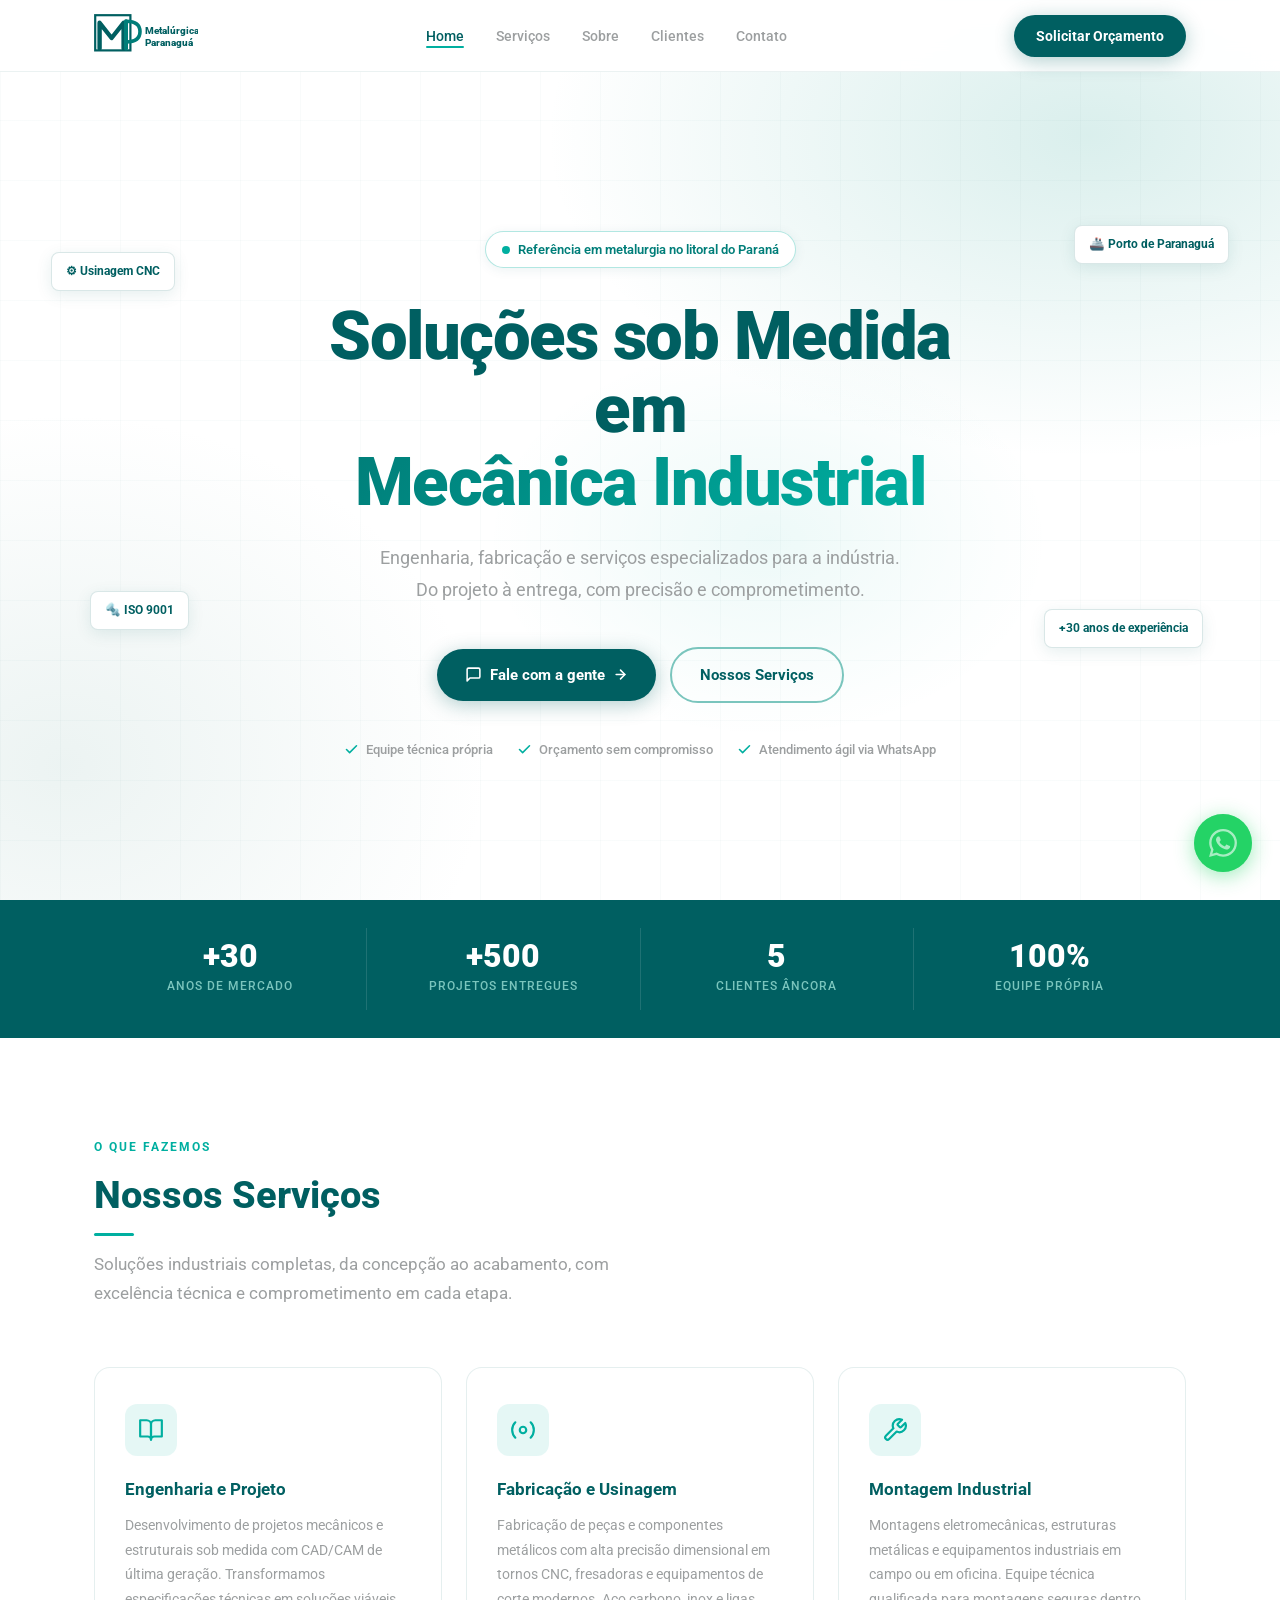
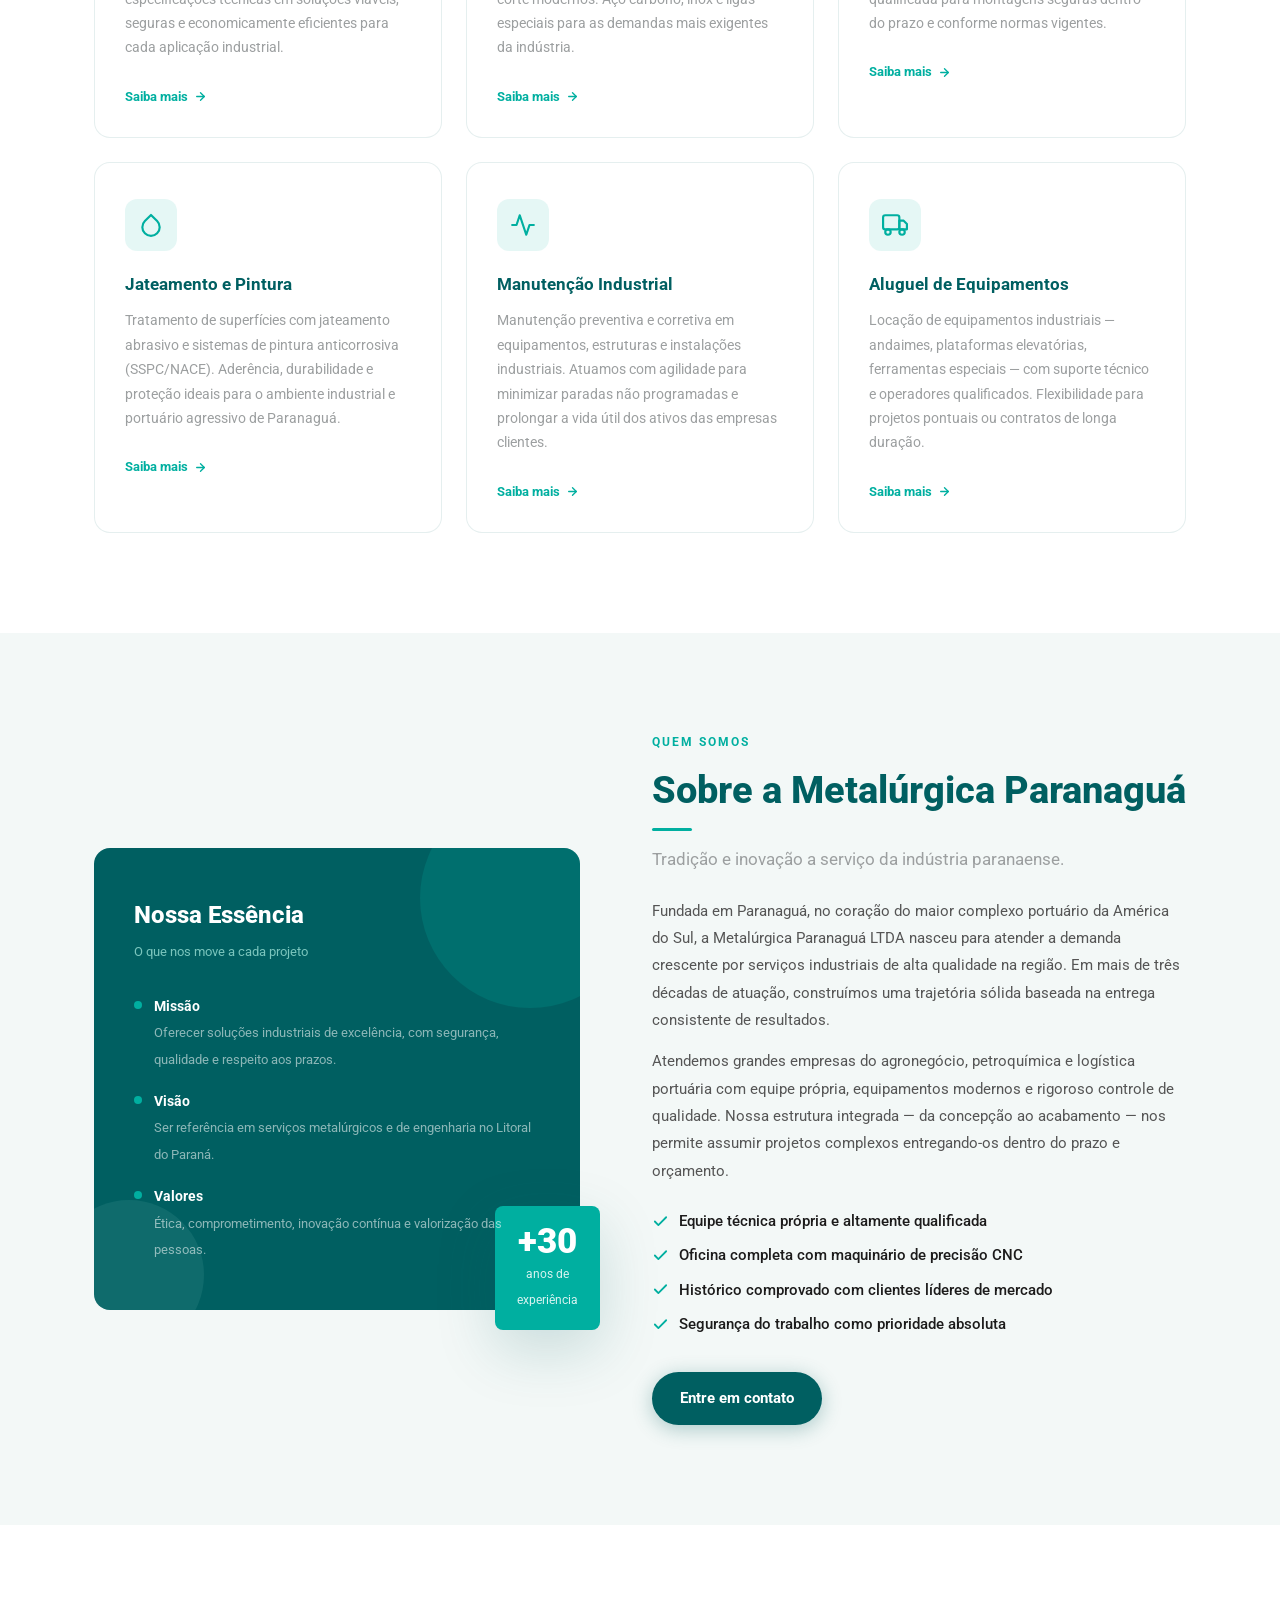
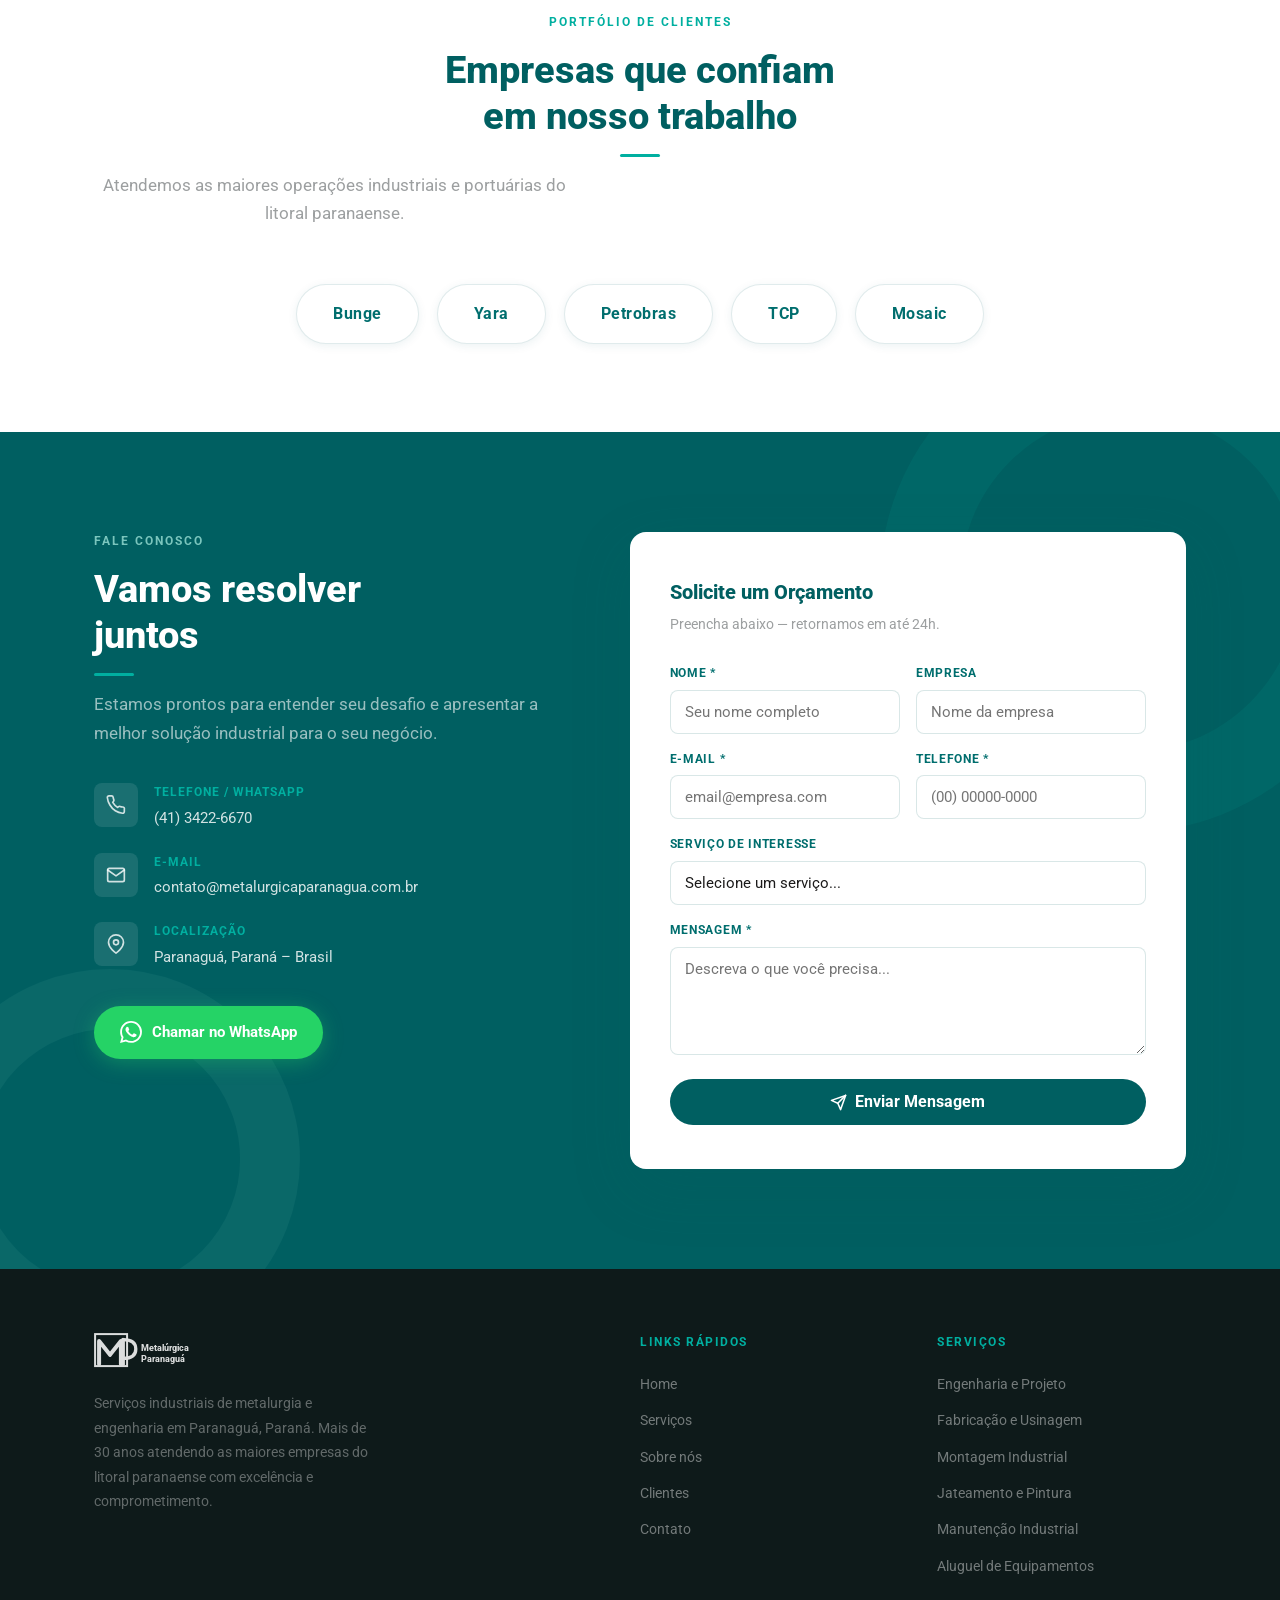
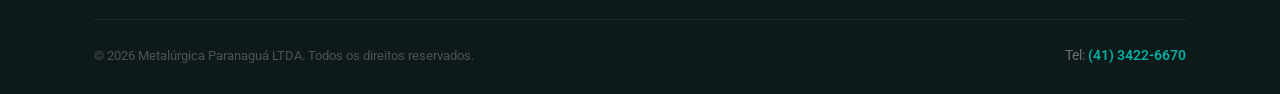
==== commit a35e5ded: "redesign: teal Pantone palette, Tasker-inspired hero, real brand logo support - Replace orange/navy " ====
--- a/index.html
+++ b/index.html
@@ -12,26 +12,39 @@
 
   <style>
     /* =============================================
-       CSS CUSTOM PROPERTIES – Paleta da marca
+       PANTONE PALETTE
+       316C · 7718C · 7717C · 3272C · 563C · 624C
+       BLACK 6C · COOL GRAY 7C
     ============================================= */
     :root {
-      --navy:       #0D1F3C;   /* azul-marinho profundo – primária */
-      --navy-mid:   #162A52;   /* azul médio – header hover, card borda */
-      --orange:     #E87722;   /* laranja industrial – destaque / CTA */
-      --orange-dk:  #C45F0A;   /* laranja escuro – hover CTA */
-      --steel:      #3A4A5C;   /* cinza-aço – texto secundário */
-      --steel-lt:   #6B7C93;   /* cinza claro – subtextos */
-      --bg-light:   #F4F6F9;   /* fundo claro das seções alternadas */
-      --white:      #FFFFFF;
-      --text:       #1A202C;
-      --border:     #D1D9E6;
-
-      --radius:     6px;
-      --shadow-sm:  0 2px 8px rgba(0,0,0,.08);
-      --shadow-md:  0 6px 24px rgba(0,0,0,.12);
-      --transition: 0.25s ease;
-
-      --max-w: 1140px;
+      --p316:  #005F61;   /* PANTONE 316C  – primária escura  */
+      --p7718: #006E6E;   /* PANTONE 7718C – teal médio-escuro*/
+      --p7717: #007E79;   /* PANTONE 7717C – teal médio       */
+      --p3272: #00AFA0;   /* PANTONE 3272C – teal vibrante    */
+      --p563:  #7AC5BD;   /* PANTONE 563C  – teal claro       */
+      --p624:  #A8CAC5;   /* PANTONE 624C  – teal muito claro */
+      --blk6:  #1C1B1B;   /* PANTONE Black 6C                 */
+      --cgray: #9C9FA0;   /* PANTONE Cool Gray 7C             */
+
+      /* aliases semânticos */
+      --primary:   var(--p316);
+      --secondary: var(--p7717);
+      --accent:    var(--p3272);
+      --light:     var(--p563);
+      --lighter:   var(--p624);
+      --dark:      var(--blk6);
+      --gray:      var(--cgray);
+      --white:     #FFFFFF;
+      --bg-section: rgba(168,202,197,.14);
+
+      --header-h:   72px;
+      --radius:     8px;
+      --radius-lg:  16px;
+      --shadow-sm:  0 2px 10px rgba(0,95,97,.08);
+      --shadow-md:  0 8px 32px rgba(0,95,97,.13);
+      --shadow-lg:  0 20px 60px rgba(0,95,97,.18);
+      --transition: .25s ease;
+      --max-w:      1140px;
     }
 
     /* =============================================
@@ -41,134 +54,175 @@
     html { scroll-behavior: smooth; font-size: 16px; }
     body {
       font-family: 'Roboto', sans-serif;
-      color: var(--text);
+      color: var(--dark);
       background: var(--white);
-      line-height: 1.6;
+      line-height: 1.65;
       overflow-x: hidden;
     }
     a { color: inherit; text-decoration: none; }
     ul { list-style: none; }
+    button { cursor: pointer; border: none; background: none; font-family: inherit; }
     img { display: block; max-width: 100%; }
-    button { cursor: pointer; border: none; background: none; font-family: inherit; }
 
     /* =============================================
        UTILITY
     ============================================= */
     .container { width: 100%; max-width: var(--max-w); margin: 0 auto; padding: 0 24px; }
+
+    .tag-chip {
+      display: inline-flex;
+      align-items: center;
+      gap: 7px;
+      font-size: .78rem;
+      font-weight: 600;
+      letter-spacing: .8px;
+      text-transform: uppercase;
+      padding: 6px 14px;
+      border-radius: 100px;
+      border: 1.5px solid rgba(0,175,160,.35);
+      background: rgba(0,175,160,.08);
+      color: var(--p7717);
+    }
+    .tag-chip .dot {
+      width: 6px; height: 6px;
+      background: var(--p3272);
+      border-radius: 50%;
+      flex-shrink: 0;
+    }
+
+    .section-label {
+      font-size: .75rem;
+      font-weight: 700;
+      letter-spacing: 2px;
+      text-transform: uppercase;
+      color: var(--p3272);
+      margin-bottom: 14px;
+    }
     .section-title {
-      font-size: 2rem;
-      font-weight: 700;
-      color: var(--navy);
+      font-size: clamp(1.7rem, 3.5vw, 2.4rem);
+      font-weight: 800;
+      color: var(--primary);
+      line-height: 1.2;
       position: relative;
-      padding-bottom: 16px;
-      margin-bottom: 12px;
+      padding-bottom: 18px;
+      margin-bottom: 14px;
     }
     .section-title::after {
       content: '';
       position: absolute;
-      left: 0;
-      bottom: 0;
-      width: 48px;
-      height: 4px;
-      background: var(--orange);
+      bottom: 0; left: 0;
+      width: 40px; height: 3px;
+      background: var(--p3272);
       border-radius: 2px;
     }
     .section-title.centered { text-align: center; }
     .section-title.centered::after { left: 50%; transform: translateX(-50%); }
-    .section-subtitle {
-      color: var(--steel-lt);
+
+    .section-sub {
+      color: var(--cgray);
       font-size: 1.05rem;
-      max-width: 560px;
-    }
-    .section-subtitle.centered { margin: 0 auto; text-align: center; }
+      line-height: 1.7;
+    }
+    .section-sub.centered { text-align: center; }
+
     .btn {
       display: inline-flex;
       align-items: center;
       gap: 8px;
-      padding: 13px 28px;
-      border-radius: var(--radius);
-      font-weight: 600;
-      font-size: .95rem;
-      transition: background var(--transition), transform var(--transition), box-shadow var(--transition);
-    }
+      padding: 14px 28px;
+      border-radius: 100px;
+      font-weight: 700;
+      font-size: .93rem;
+      transition: all var(--transition);
+      white-space: nowrap;
+    }
+    .btn svg { flex-shrink: 0; }
+
     .btn-primary {
-      background: var(--orange);
+      background: var(--primary);
       color: var(--white);
+      box-shadow: 0 4px 20px rgba(0,95,97,.3);
     }
     .btn-primary:hover {
-      background: var(--orange-dk);
+      background: var(--p7717);
       transform: translateY(-2px);
-      box-shadow: 0 6px 20px rgba(232,119,34,.35);
-    }
+      box-shadow: 0 8px 28px rgba(0,95,97,.38);
+    }
+
     .btn-outline {
       background: transparent;
+      color: var(--primary);
+      border: 2px solid var(--p563);
+    }
+    .btn-outline:hover {
+      border-color: var(--primary);
+      background: rgba(0,95,97,.05);
+      transform: translateY(-2px);
+    }
+
+    .btn-ghost-white {
+      background: rgba(255,255,255,.15);
       color: var(--white);
-      border: 2px solid rgba(255,255,255,.7);
-    }
-    .btn-outline:hover {
-      background: rgba(255,255,255,.1);
-      border-color: var(--white);
+      border: 1.5px solid rgba(255,255,255,.4);
+      backdrop-filter: blur(6px);
+    }
+    .btn-ghost-white:hover {
+      background: rgba(255,255,255,.25);
+      border-color: rgba(255,255,255,.7);
     }
 
     /* =============================================
-       HEADER / NAVBAR
+       HEADER – fixo, fundo branco
     ============================================= */
     #header {
       position: fixed;
-      top: 0;
-      left: 0;
+      top: 0; left: 0;
       width: 100%;
+      height: var(--header-h);
       z-index: 1000;
-      background: var(--navy);
-      transition: box-shadow var(--transition), background var(--transition);
-    }
-    #header.scrolled {
-      box-shadow: 0 2px 20px rgba(0,0,0,.25);
-    }
+      background: rgba(255,255,255,.96);
+      backdrop-filter: blur(12px);
+      -webkit-backdrop-filter: blur(12px);
+      border-bottom: 1px solid rgba(0,95,97,.08);
+      transition: box-shadow var(--transition);
+    }
+    #header.scrolled { box-shadow: 0 4px 24px rgba(0,95,97,.12); }
+
     .nav-inner {
       display: flex;
       align-items: center;
       justify-content: space-between;
-      height: 70px;
-    }
-
-    /* Logo */
+      height: var(--header-h);
+    }
+
+    /* LOGO ---------------------------------------- */
     .nav-logo {
       display: flex;
       align-items: center;
-      gap: 12px;
       flex-shrink: 0;
-    }
-    .nav-logo svg { display: block; }
-    .logo-text {
-      display: flex;
-      flex-direction: column;
-      line-height: 1.2;
-    }
-    .logo-text strong {
-      font-size: .95rem;
-      font-weight: 700;
-      color: var(--white);
-      letter-spacing: .5px;
-    }
-    .logo-text span {
-      font-size: .7rem;
-      font-weight: 300;
-      color: rgba(255,255,255,.6);
-      letter-spacing: 1.5px;
-      text-transform: uppercase;
-    }
-
-    /* Nav links */
+      transition: opacity var(--transition);
+    }
+    .nav-logo:hover { opacity: .85; }
+    /* Tenta carregar o PNG; o SVG é exibido se o PNG não existir */
+    .nav-logo img {
+      height: 44px;
+      width: auto;
+      display: block;
+    }
+    .nav-logo .logo-svg-fallback { display: none; }
+    .nav-logo img.error + .logo-svg-fallback,
+    .nav-logo img[data-error] + .logo-svg-fallback { display: block; }
+
+    /* NAV LINKS ------------------------------------ */
     .nav-links {
       display: flex;
       align-items: center;
-      gap: 36px;
+      gap: 32px;
     }
     .nav-links a {
-      font-size: .9rem;
+      font-size: .88rem;
       font-weight: 500;
-      color: rgba(255,255,255,.8);
+      color: var(--cgray);
       position: relative;
       padding-bottom: 4px;
       transition: color var(--transition);
@@ -178,441 +232,491 @@
       position: absolute;
       bottom: 0; left: 0;
       width: 0; height: 2px;
-      background: var(--orange);
+      background: var(--p3272);
+      border-radius: 2px;
       transition: width var(--transition);
     }
     .nav-links a:hover,
-    .nav-links a.active { color: var(--white); }
+    .nav-links a.active { color: var(--primary); }
     .nav-links a:hover::after,
     .nav-links a.active::after { width: 100%; }
 
-    /* CTA nav button */
     .nav-cta {
-      padding: 9px 20px;
+      padding: 10px 22px;
       font-size: .85rem;
-    }
-
-    /* Hamburger */
-    .nav-hamburger {
+      border-radius: 100px;
+    }
+
+    /* HAMBURGER ------------------------------------ */
+    .hamburger {
       display: none;
       flex-direction: column;
       gap: 5px;
       padding: 6px;
-    }
-    .nav-hamburger span {
+      z-index: 10;
+    }
+    .hamburger span {
       display: block;
-      width: 24px;
-      height: 2px;
-      background: var(--white);
+      width: 24px; height: 2px;
+      background: var(--primary);
       border-radius: 2px;
       transition: transform var(--transition), opacity var(--transition);
     }
-    .nav-hamburger.open span:nth-child(1) { transform: translateY(7px) rotate(45deg); }
-    .nav-hamburger.open span:nth-child(2) { opacity: 0; }
-    .nav-hamburger.open span:nth-child(3) { transform: translateY(-7px) rotate(-45deg); }
-
-    /* Mobile menu */
+    .hamburger.open span:nth-child(1) { transform: translateY(7px) rotate(45deg); }
+    .hamburger.open span:nth-child(2) { opacity: 0; }
+    .hamburger.open span:nth-child(3) { transform: translateY(-7px) rotate(-45deg); }
+
+    /* MOBILE MENU ---------------------------------- */
     .mobile-menu {
       display: none;
-      position: absolute;
-      top: 70px;
-      left: 0;
-      width: 100%;
-      background: var(--navy-mid);
-      padding: 20px 24px 28px;
+      position: fixed;
+      top: var(--header-h);
+      left: 0; right: 0;
+      background: var(--white);
+      padding: 20px 24px 32px;
       box-shadow: var(--shadow-md);
       flex-direction: column;
-      gap: 4px;
+      gap: 2px;
+      border-top: 1px solid rgba(0,95,97,.08);
     }
     .mobile-menu.open { display: flex; }
     .mobile-menu a {
       font-size: 1rem;
       font-weight: 500;
-      color: rgba(255,255,255,.85);
-      padding: 10px 0;
-      border-bottom: 1px solid rgba(255,255,255,.08);
+      color: var(--dark);
+      padding: 12px 0;
+      border-bottom: 1px solid rgba(0,95,97,.06);
       transition: color var(--transition);
     }
-    .mobile-menu a:hover { color: var(--orange); }
-    .mobile-menu .btn-primary { margin-top: 12px; width: fit-content; }
+    .mobile-menu a:hover { color: var(--primary); }
+    .mobile-menu .btn-primary { margin-top: 16px; border-radius: var(--radius); justify-content: center; }
 
     /* =============================================
-       HERO
+       HERO – inspirado no Tasker
+       Fundo branco com gradients radiais suaves
     ============================================= */
     #hero {
-      padding-top: 70px;
+      padding-top: var(--header-h);
       min-height: 100vh;
       display: flex;
       align-items: center;
-      background: var(--navy);
       position: relative;
       overflow: hidden;
-    }
-    /* Decorative geometry */
-    #hero::before {
-      content: '';
-      position: absolute;
-      top: -80px; right: -120px;
-      width: 600px; height: 600px;
-      border: 80px solid rgba(232,119,34,.12);
-      border-radius: 50%;
-      pointer-events: none;
-    }
-    #hero::after {
-      content: '';
-      position: absolute;
-      bottom: -60px; left: -80px;
-      width: 400px; height: 400px;
-      border: 60px solid rgba(255,255,255,.04);
-      border-radius: 50%;
-      pointer-events: none;
-    }
-    /* Grid lines texture */
-    .hero-grid {
+      background:
+        radial-gradient(ellipse 65% 55% at 85% 15%, rgba(122,197,189,.28) 0%, transparent 65%),
+        radial-gradient(ellipse 55% 65% at 5%  85%, rgba(168,202,197,.22) 0%, transparent 60%),
+        radial-gradient(ellipse 40% 40% at 60% 60%, rgba(0,175,160,.07) 0%, transparent 55%),
+        #FFFFFF;
+    }
+
+    /* Elementos decorativos de fundo */
+    .hero-grid-lines {
       position: absolute;
       inset: 0;
       background-image:
-        linear-gradient(rgba(255,255,255,.025) 1px, transparent 1px),
-        linear-gradient(90deg, rgba(255,255,255,.025) 1px, transparent 1px);
-      background-size: 48px 48px;
+        linear-gradient(rgba(0,95,97,.025) 1px, transparent 1px),
+        linear-gradient(90deg, rgba(0,95,97,.025) 1px, transparent 1px);
+      background-size: 60px 60px;
       pointer-events: none;
     }
-    .hero-content {
+
+    .hero-inner {
       position: relative;
       z-index: 2;
+      width: 100%;
+      padding: 80px 0 60px;
+    }
+
+    .hero-content {
       max-width: 700px;
-    }
-    .hero-badge {
+      margin: 0 auto;
+      text-align: center;
+    }
+
+    /* Badge de destaque (como Tasker "Ranked #1") */
+    .hero-ranked {
       display: inline-flex;
       align-items: center;
       gap: 8px;
-      background: rgba(232,119,34,.15);
-      border: 1px solid rgba(232,119,34,.35);
-      color: var(--orange);
+      background: var(--white);
+      border: 1.5px solid rgba(0,175,160,.3);
+      border-radius: 100px;
+      padding: 7px 16px;
       font-size: .8rem;
       font-weight: 600;
-      letter-spacing: 1px;
-      text-transform: uppercase;
-      padding: 6px 14px;
-      border-radius: 100px;
-      margin-bottom: 28px;
-    }
-    .hero-badge span { width: 6px; height: 6px; background: var(--orange); border-radius: 50%; }
+      color: var(--p7717);
+      box-shadow: 0 2px 12px rgba(0,95,97,.08);
+      margin-bottom: 32px;
+    }
+    .hero-ranked-dot {
+      width: 8px; height: 8px;
+      background: var(--p3272);
+      border-radius: 50%;
+    }
+    .hero-ranked a {
+      color: var(--p3272);
+      font-weight: 700;
+      text-decoration: underline;
+      text-decoration-color: rgba(0,175,160,.4);
+    }
+
+    /* Título */
     .hero-title {
-      font-size: clamp(2.2rem, 5vw, 3.6rem);
+      font-size: clamp(2.6rem, 6vw, 4.2rem);
+      font-weight: 900;
+      color: var(--primary);
+      line-height: 1.08;
+      letter-spacing: -1.5px;
+      margin-bottom: 24px;
+    }
+    .hero-title .accent {
+      background: linear-gradient(135deg, var(--p7717) 0%, var(--p3272) 100%);
+      -webkit-background-clip: text;
+      -webkit-text-fill-color: transparent;
+      background-clip: text;
+    }
+
+    .hero-sub {
+      font-size: 1.15rem;
+      font-weight: 400;
+      color: var(--cgray);
+      max-width: 520px;
+      margin: 0 auto 40px;
+      line-height: 1.75;
+    }
+
+    /* CTA group */
+    .hero-cta-group {
+      display: flex;
+      align-items: center;
+      justify-content: center;
+      gap: 14px;
+      flex-wrap: wrap;
+      margin-bottom: 36px;
+    }
+
+    /* Trust bar */
+    .hero-trust {
+      display: flex;
+      align-items: center;
+      justify-content: center;
+      gap: 24px;
+      flex-wrap: wrap;
+    }
+    .trust-item {
+      display: flex;
+      align-items: center;
+      gap: 7px;
+      font-size: .82rem;
+      color: var(--cgray);
+      font-weight: 500;
+    }
+    .trust-item svg { color: var(--p3272); flex-shrink: 0; }
+
+    /* Floating labels (como Tasker "Guest" / "Pink Panther") */
+    .float-badge {
+      position: absolute;
+      background: var(--white);
+      border: 1.5px solid rgba(0,95,97,.15);
+      border-radius: var(--radius);
+      padding: 8px 14px;
+      font-size: .78rem;
+      font-weight: 700;
+      color: var(--primary);
+      box-shadow: 0 4px 16px rgba(0,95,97,.10);
+      white-space: nowrap;
+      pointer-events: none;
+      user-select: none;
+    }
+    .float-badge.left-1  { top: 28%; left: 4%;  animation: floatA 6s ease-in-out infinite; }
+    .float-badge.left-2  { bottom: 30%; left: 7%; animation: floatB 7s ease-in-out infinite; }
+    .float-badge.right-1 { top: 25%; right: 4%;  animation: floatC 5.5s ease-in-out infinite; }
+    .float-badge.right-2 { bottom: 28%; right: 6%; animation: floatA 8s ease-in-out infinite reverse; }
+
+    @keyframes floatA {
+      0%,100% { transform: translateY(0px); }
+      50%      { transform: translateY(-10px); }
+    }
+    @keyframes floatB {
+      0%,100% { transform: translateY(0px) rotate(-1deg); }
+      50%      { transform: translateY(-8px) rotate(1deg); }
+    }
+    @keyframes floatC {
+      0%,100% { transform: translateY(-4px); }
+      50%      { transform: translateY(6px); }
+    }
+
+    /* =============================================
+       STRIP DE NÚMEROS
+    ============================================= */
+    #strip {
+      background: var(--primary);
+      padding: 28px 0;
+    }
+    .strip-grid {
+      display: flex;
+      justify-content: center;
+      align-items: center;
+      gap: 0;
+      flex-wrap: wrap;
+    }
+    .strip-stat {
+      flex: 1;
+      min-width: 150px;
+      text-align: center;
+      padding: 12px 24px;
+      border-right: 1px solid rgba(255,255,255,.12);
+    }
+    .strip-stat:last-child { border-right: none; }
+    .strip-stat strong {
+      display: block;
+      font-size: 2rem;
       font-weight: 900;
       color: var(--white);
-      line-height: 1.1;
-      margin-bottom: 24px;
-      letter-spacing: -.5px;
-    }
-    .hero-title em {
-      font-style: normal;
-      color: var(--orange);
-    }
-    .hero-sub {
-      font-size: 1.1rem;
-      font-weight: 300;
-      color: rgba(255,255,255,.7);
-      margin-bottom: 40px;
-      max-width: 520px;
-      line-height: 1.7;
-    }
-    .hero-actions { display: flex; flex-wrap: wrap; gap: 16px; }
-    .hero-stats {
-      margin-top: 72px;
-      display: flex;
-      gap: 48px;
-      flex-wrap: wrap;
-    }
-    .stat {
-      border-left: 3px solid var(--orange);
-      padding-left: 16px;
-    }
-    .stat strong {
-      display: block;
-      font-size: 1.8rem;
-      font-weight: 700;
-      color: var(--white);
       line-height: 1;
     }
-    .stat span {
-      font-size: .8rem;
-      color: rgba(255,255,255,.5);
+    .strip-stat span {
+      font-size: .78rem;
+      font-weight: 500;
+      color: var(--p563);
       text-transform: uppercase;
       letter-spacing: 1px;
     }
 
     /* =============================================
-       ABOUT STRIP (mini)
-    ============================================= */
-    #about-strip {
-      background: var(--orange);
-      padding: 20px 0;
-    }
-    .strip-inner {
-      display: flex;
-      align-items: center;
-      justify-content: center;
-      gap: 48px;
-      flex-wrap: wrap;
-    }
-    .strip-item {
-      display: flex;
-      align-items: center;
-      gap: 10px;
-      color: var(--white);
-      font-size: .9rem;
-      font-weight: 500;
-    }
-    .strip-item svg { flex-shrink: 0; opacity: .85; }
-
-    /* =============================================
-       SERVICES
+       SERVIÇOS
     ============================================= */
     #servicos {
-      padding: 96px 0;
-      background: var(--bg-light);
-    }
-    .services-header {
-      margin-bottom: 56px;
+      padding: 100px 0;
+      background: var(--white);
+    }
+    .services-head {
+      margin-bottom: 60px;
     }
     .services-grid {
       display: grid;
       grid-template-columns: repeat(3, 1fr);
-      gap: 28px;
-    }
-    .service-card {
+      gap: 24px;
+    }
+
+    .svc-card {
       background: var(--white);
-      border-radius: 10px;
-      padding: 36px 32px;
-      border: 1px solid var(--border);
-      box-shadow: var(--shadow-sm);
-      transition: transform var(--transition), box-shadow var(--transition), border-color var(--transition);
+      border: 1.5px solid rgba(0,95,97,.1);
+      border-radius: var(--radius-lg);
+      padding: 36px 30px 28px;
+      transition: all var(--transition);
       position: relative;
       overflow: hidden;
     }
-    .service-card::before {
+    .svc-card::after {
       content: '';
       position: absolute;
-      top: 0; left: 0;
-      width: 4px; height: 100%;
-      background: var(--orange);
-      transform: scaleY(0);
-      transform-origin: bottom;
-      transition: transform var(--transition);
-    }
-    .service-card:hover {
+      inset: 0;
+      border-radius: var(--radius-lg);
+      background: linear-gradient(135deg, rgba(0,175,160,.04) 0%, transparent 60%);
+      opacity: 0;
+      transition: opacity var(--transition);
+    }
+    .svc-card:hover {
+      border-color: var(--p3272);
+      box-shadow: var(--shadow-md);
       transform: translateY(-6px);
-      box-shadow: var(--shadow-md);
-      border-color: var(--orange);
-    }
-    .service-card:hover::before { transform: scaleY(1); }
-    .service-icon {
-      width: 52px;
-      height: 52px;
-      background: rgba(232,119,34,.1);
-      border-radius: 10px;
+    }
+    .svc-card:hover::after { opacity: 1; }
+
+    .svc-icon {
+      width: 52px; height: 52px;
+      background: rgba(0,175,160,.1);
+      border-radius: 12px;
       display: flex;
       align-items: center;
       justify-content: center;
       margin-bottom: 20px;
       transition: background var(--transition);
     }
-    .service-card:hover .service-icon { background: rgba(232,119,34,.18); }
-    .service-name {
-      font-size: 1.1rem;
+    .svc-card:hover .svc-icon { background: rgba(0,175,160,.18); }
+
+    .svc-name {
+      font-size: 1.05rem;
       font-weight: 700;
-      color: var(--navy);
+      color: var(--primary);
       margin-bottom: 10px;
     }
-    .service-desc {
-      font-size: .92rem;
-      color: var(--steel);
+    .svc-desc {
+      font-size: .9rem;
+      color: var(--cgray);
       line-height: 1.7;
-      margin-bottom: 20px;
-    }
-    .service-link {
-      font-size: .85rem;
-      font-weight: 600;
-      color: var(--orange);
+      margin-bottom: 22px;
+    }
+    .svc-link {
       display: inline-flex;
       align-items: center;
       gap: 6px;
+      font-size: .83rem;
+      font-weight: 700;
+      color: var(--p3272);
       transition: gap var(--transition), color var(--transition);
     }
-    .service-link:hover { gap: 10px; color: var(--orange-dk); }
+    .svc-link:hover { gap: 10px; color: var(--primary); }
 
     /* =============================================
-       SOBRE A EMPRESA
+       SOBRE
     ============================================= */
     #sobre {
-      padding: 96px 0;
-      background: var(--white);
-    }
-    .about-inner {
+      padding: 100px 0;
+      background: var(--bg-section);
+    }
+    .about-grid {
       display: grid;
-      grid-template-columns: 1fr 1fr;
+      grid-template-columns: 1fr 1.1fr;
       gap: 72px;
       align-items: center;
     }
-    .about-visual {
-      position: relative;
-    }
-    .about-graphic {
-      width: 100%;
-      max-width: 460px;
-      background: var(--navy);
-      border-radius: 12px;
+
+    /* Coluna visual */
+    .about-visual-wrap { position: relative; }
+
+    .about-card-main {
+      background: var(--primary);
+      border-radius: var(--radius-lg);
       padding: 48px 40px;
       color: var(--white);
       position: relative;
       overflow: hidden;
     }
-    .about-graphic::before {
+    .about-card-main::before {
       content: '';
       position: absolute;
-      top: -40px; right: -40px;
-      width: 200px; height: 200px;
-      background: rgba(232,119,34,.15);
+      top: -60px; right: -60px;
+      width: 220px; height: 220px;
+      background: rgba(0,175,160,.2);
       border-radius: 50%;
     }
-    .about-graphic-title {
+    .about-card-main::after {
+      content: '';
+      position: absolute;
+      bottom: -40px; left: -40px;
+      width: 150px; height: 150px;
+      background: rgba(122,197,189,.12);
+      border-radius: 50%;
+    }
+
+    .about-card-title {
       font-size: 1.5rem;
-      font-weight: 700;
-      margin-bottom: 8px;
-    }
-    .about-graphic-sub {
-      font-size: .85rem;
-      color: rgba(255,255,255,.6);
+      font-weight: 800;
+      margin-bottom: 6px;
+      position: relative;
+      z-index: 1;
+    }
+    .about-card-sub {
+      font-size: .82rem;
+      color: var(--p563);
       margin-bottom: 32px;
-    }
-    .about-values {
-      display: flex;
-      flex-direction: column;
-      gap: 16px;
       position: relative;
-    }
-    .about-value {
-      display: flex;
-      align-items: flex-start;
-      gap: 12px;
-      font-size: .9rem;
-    }
-    .value-dot {
-      width: 8px;
-      height: 8px;
-      background: var(--orange);
+      z-index: 1;
+    }
+
+    .mvv-list { display: flex; flex-direction: column; gap: 18px; position: relative; z-index: 1; }
+    .mvv-item { display: flex; gap: 12px; }
+    .mvv-dot {
+      width: 8px; height: 8px;
+      background: var(--p3272);
       border-radius: 50%;
       flex-shrink: 0;
       margin-top: 6px;
     }
-    .value-text strong {
+    .mvv-item strong {
       display: block;
-      font-weight: 600;
+      font-size: .85rem;
+      font-weight: 700;
       color: var(--white);
       margin-bottom: 2px;
     }
-    .value-text span { color: rgba(255,255,255,.55); font-size: .82rem; }
+    .mvv-item span {
+      font-size: .82rem;
+      color: rgba(255,255,255,.55);
+    }
 
     /* Badge flutuante */
-    .about-badge {
+    .about-float-badge {
       position: absolute;
-      bottom: -20px;
-      right: -20px;
-      background: var(--orange);
+      bottom: -20px; right: -20px;
+      background: var(--p3272);
       color: var(--white);
-      border-radius: 10px;
-      padding: 20px 24px;
-      box-shadow: var(--shadow-md);
+      border-radius: var(--radius);
+      padding: 18px 22px;
       text-align: center;
-    }
-    .about-badge strong {
+      box-shadow: var(--shadow-lg);
+    }
+    .about-float-badge strong {
       display: block;
-      font-size: 2rem;
+      font-size: 2.2rem;
       font-weight: 900;
       line-height: 1;
     }
-    .about-badge span {
-      font-size: .78rem;
-      opacity: .85;
-    }
-
-    .about-text .section-subtitle {
-      margin-bottom: 28px;
-    }
+    .about-float-badge span { font-size: .75rem; opacity: .85; }
+
+    /* Coluna texto */
+    .about-text .section-sub { margin-bottom: 24px; }
     .about-body {
-      font-size: .97rem;
-      color: var(--steel);
-      line-height: 1.75;
-      margin-bottom: 16px;
-    }
-    .about-checkmarks {
-      display: flex;
-      flex-direction: column;
-      gap: 10px;
-      margin: 28px 0 36px;
-    }
+      font-size: .96rem;
+      color: #555;
+      line-height: 1.78;
+      margin-bottom: 14px;
+    }
+    .check-list { display: flex; flex-direction: column; gap: 10px; margin: 24px 0 36px; }
     .check-item {
       display: flex;
       align-items: center;
       gap: 10px;
-      font-size: .93rem;
-      color: var(--text);
+      font-size: .92rem;
       font-weight: 500;
-    }
-    .check-item svg { flex-shrink: 0; color: var(--orange); }
+      color: var(--dark);
+    }
+    .check-item svg { color: var(--p3272); flex-shrink: 0; }
 
     /* =============================================
        CLIENTES
     ============================================= */
     #clientes {
-      padding: 80px 0;
-      background: var(--bg-light);
-    }
-    .clientes-header {
+      padding: 88px 0;
+      background: var(--white);
+    }
+    .clients-head {
       text-align: center;
-      margin-bottom: 52px;
-    }
-    .clients-grid {
+      margin-bottom: 56px;
+    }
+    .clients-row {
       display: flex;
       flex-wrap: wrap;
       justify-content: center;
-      gap: 20px;
-    }
-    .client-card {
+      gap: 18px;
+    }
+    .client-pill {
       background: var(--white);
-      border: 1px solid var(--border);
-      border-radius: 8px;
-      padding: 28px 36px;
-      display: flex;
-      align-items: center;
-      justify-content: center;
-      min-width: 160px;
+      border: 1.5px solid rgba(0,95,97,.12);
+      border-radius: 100px;
+      padding: 16px 36px;
+      font-size: 1rem;
+      font-weight: 700;
+      color: var(--p7718);
+      letter-spacing: .5px;
       box-shadow: var(--shadow-sm);
-      transition: transform var(--transition), box-shadow var(--transition), border-color var(--transition);
-    }
-    .client-card:hover {
-      transform: translateY(-4px);
+      transition: all var(--transition);
+    }
+    .client-pill:hover {
+      border-color: var(--p3272);
+      color: var(--primary);
+      transform: translateY(-3px);
       box-shadow: var(--shadow-md);
-      border-color: var(--orange);
-    }
-    .client-logo-text {
-      font-size: 1.1rem;
-      font-weight: 700;
-      color: var(--steel);
-      letter-spacing: .5px;
-      text-transform: uppercase;
-      transition: color var(--transition);
-    }
-    .client-card:hover .client-logo-text { color: var(--navy); }
+    }
 
     /* =============================================
        CONTATO
     ============================================= */
     #contato {
-      padding: 96px 0;
-      background: var(--navy);
+      padding: 100px 0;
+      background: var(--primary);
       position: relative;
       overflow: hidden;
     }
@@ -621,211 +725,213 @@
       position: absolute;
       top: -100px; right: -100px;
       width: 500px; height: 500px;
-      border: 80px solid rgba(232,119,34,.08);
+      border: 80px solid rgba(0,175,160,.1);
       border-radius: 50%;
       pointer-events: none;
     }
-    .contato-inner {
+    #contato::after {
+      content: '';
+      position: absolute;
+      bottom: -80px; left: -80px;
+      width: 380px; height: 380px;
+      border: 60px solid rgba(122,197,189,.08);
+      border-radius: 50%;
+      pointer-events: none;
+    }
+
+    .contato-grid {
       display: grid;
       grid-template-columns: 1fr 1.2fr;
       gap: 72px;
       position: relative;
       z-index: 2;
     }
+
+    /* Info lado esquerdo */
     .contato-info .section-title { color: var(--white); }
-    .contato-info .section-subtitle { color: rgba(255,255,255,.6); }
-    .contact-items {
-      display: flex;
-      flex-direction: column;
-      gap: 24px;
-      margin-top: 36px;
-    }
-    .contact-item {
-      display: flex;
-      align-items: flex-start;
-      gap: 16px;
-    }
-    .contact-icon-wrap {
-      width: 44px;
-      height: 44px;
-      background: rgba(255,255,255,.08);
-      border-radius: 8px;
+    .contato-info .section-title::after { background: var(--p3272); }
+    .contato-info .section-sub { color: rgba(255,255,255,.6); margin-bottom: 36px; }
+
+    .contact-items { display: flex; flex-direction: column; gap: 22px; }
+    .contact-item { display: flex; align-items: flex-start; gap: 16px; }
+    .contact-icon {
+      width: 44px; height: 44px;
+      background: rgba(255,255,255,.1);
+      border-radius: var(--radius);
       display: flex;
       align-items: center;
       justify-content: center;
       flex-shrink: 0;
     }
-    .contact-item-text strong {
-      display: block;
-      font-size: .8rem;
-      font-weight: 600;
+    .contact-label {
+      font-size: .74rem;
+      font-weight: 700;
+      letter-spacing: 1px;
       text-transform: uppercase;
-      letter-spacing: 1px;
-      color: var(--orange);
-      margin-bottom: 2px;
-    }
-    .contact-item-text span,
-    .contact-item-text a {
+      color: var(--p3272);
+      margin-bottom: 3px;
+    }
+    .contact-value {
       font-size: .95rem;
-      color: rgba(255,255,255,.8);
-    }
-    .contact-item-text a:hover { color: var(--white); text-decoration: underline; }
-
-    .whatsapp-btn-large {
+      color: rgba(255,255,255,.82);
+    }
+    .contact-value a { transition: color var(--transition); }
+    .contact-value a:hover { color: var(--white); text-decoration: underline; }
+
+    .wa-btn {
+      display: inline-flex;
+      align-items: center;
+      gap: 10px;
       margin-top: 36px;
-      display: inline-flex;
-      align-items: center;
-      gap: 10px;
       background: #25D366;
       color: var(--white);
-      padding: 14px 28px;
-      border-radius: var(--radius);
-      font-weight: 600;
-      font-size: .95rem;
-      box-shadow: 0 4px 16px rgba(37,211,102,.3);
-      transition: background var(--transition), transform var(--transition), box-shadow var(--transition);
-    }
-    .whatsapp-btn-large:hover {
-      background: #1ebe5a;
+      padding: 14px 26px;
+      border-radius: 100px;
+      font-weight: 700;
+      font-size: .93rem;
+      box-shadow: 0 4px 20px rgba(37,211,102,.35);
+      transition: all var(--transition);
+    }
+    .wa-btn:hover {
+      background: #1fb858;
       transform: translateY(-2px);
-      box-shadow: 0 8px 24px rgba(37,211,102,.4);
+      box-shadow: 0 8px 28px rgba(37,211,102,.45);
     }
 
     /* Formulário */
-    .contact-form-wrap {
+    .form-card {
       background: var(--white);
-      border-radius: 12px;
+      border-radius: var(--radius-lg);
       padding: 44px 40px;
-      box-shadow: var(--shadow-md);
-    }
-    .form-title {
+      box-shadow: var(--shadow-lg);
+    }
+    .form-card-title {
       font-size: 1.25rem;
-      font-weight: 700;
-      color: var(--navy);
-      margin-bottom: 6px;
-    }
-    .form-sub {
-      font-size: .88rem;
-      color: var(--steel-lt);
+      font-weight: 800;
+      color: var(--primary);
+      margin-bottom: 4px;
+    }
+    .form-card-sub {
+      font-size: .86rem;
+      color: var(--cgray);
       margin-bottom: 28px;
     }
-    .form-group {
-      margin-bottom: 18px;
-    }
+
+    .form-row { display: grid; grid-template-columns: 1fr 1fr; gap: 16px; }
+    .form-group { margin-bottom: 16px; }
     .form-group label {
       display: block;
-      font-size: .82rem;
-      font-weight: 600;
-      color: var(--steel);
+      font-size: .75rem;
+      font-weight: 700;
+      text-transform: uppercase;
+      letter-spacing: .7px;
+      color: var(--p7718);
       margin-bottom: 6px;
-      text-transform: uppercase;
-      letter-spacing: .5px;
     }
     .form-group input,
     .form-group textarea,
     .form-group select {
       width: 100%;
       padding: 12px 14px;
-      border: 1.5px solid var(--border);
+      border: 1.5px solid rgba(0,95,97,.15);
       border-radius: var(--radius);
       font-family: inherit;
       font-size: .93rem;
-      color: var(--text);
+      color: var(--dark);
       background: var(--white);
+      outline: none;
       transition: border-color var(--transition), box-shadow var(--transition);
-      outline: none;
       appearance: none;
     }
     .form-group input:focus,
     .form-group textarea:focus,
     .form-group select:focus {
-      border-color: var(--orange);
-      box-shadow: 0 0 0 3px rgba(232,119,34,.12);
-    }
-    .form-group input.error,
-    .form-group textarea.error {
-      border-color: #e53e3e;
-    }
-    .error-msg {
-      font-size: .78rem;
+      border-color: var(--p3272);
+      box-shadow: 0 0 0 3px rgba(0,175,160,.12);
+    }
+    .form-group input.is-error,
+    .form-group textarea.is-error { border-color: #e53e3e; }
+    .field-error {
+      display: none;
+      font-size: .76rem;
       color: #e53e3e;
       margin-top: 4px;
-      display: none;
-    }
-    .error-msg.visible { display: block; }
-    .form-group textarea { resize: vertical; min-height: 110px; }
-    .form-row { display: grid; grid-template-columns: 1fr 1fr; gap: 16px; }
+    }
+    .field-error.show { display: block; }
+    .form-group textarea { resize: vertical; min-height: 108px; }
+
     .form-submit {
       width: 100%;
       padding: 14px;
-      background: var(--orange);
+      background: var(--primary);
       color: var(--white);
-      font-size: 1rem;
-      font-weight: 600;
-      border-radius: var(--radius);
-      transition: background var(--transition), transform var(--transition);
+      font-size: .97rem;
+      font-weight: 700;
+      border-radius: 100px;
       display: flex;
       align-items: center;
       justify-content: center;
       gap: 8px;
+      transition: all var(--transition);
     }
     .form-submit:hover {
-      background: var(--orange-dk);
+      background: var(--p7717);
       transform: translateY(-2px);
+      box-shadow: 0 6px 20px rgba(0,95,97,.3);
     }
     .form-success {
       display: none;
       text-align: center;
-      padding: 24px;
-      color: #276749;
-      background: #c6f6d5;
+      padding: 18px;
+      background: rgba(0,175,160,.1);
+      border: 1.5px solid rgba(0,175,160,.3);
       border-radius: var(--radius);
-      margin-top: 16px;
-      font-weight: 500;
-    }
-    .form-success.visible { display: block; }
+      color: var(--p7717);
+      font-weight: 600;
+      font-size: .92rem;
+      margin-top: 14px;
+    }
+    .form-success.show { display: block; }
 
     /* =============================================
        FOOTER
     ============================================= */
     #footer {
-      background: #081529;
-      padding: 60px 0 28px;
-    }
-    .footer-inner {
+      background: #0E1A1A;
+      padding: 64px 0 28px;
+    }
+    .footer-grid {
       display: grid;
       grid-template-columns: 2fr 1fr 1fr;
       gap: 48px;
       padding-bottom: 40px;
-      border-bottom: 1px solid rgba(255,255,255,.08);
-    }
-    .footer-brand .logo-text strong { font-size: 1rem; }
+      border-bottom: 1px solid rgba(255,255,255,.07);
+    }
+    .footer-brand .nav-logo img,
+    .footer-brand .logo-svg-fallback { filter: brightness(0) invert(1); opacity: .9; }
+
     .footer-desc {
-      font-size: .88rem;
-      color: rgba(255,255,255,.45);
-      line-height: 1.7;
-      margin-top: 16px;
+      font-size: .87rem;
+      color: rgba(255,255,255,.35);
+      line-height: 1.75;
+      margin-top: 18px;
       max-width: 280px;
     }
     .footer-col-title {
-      font-size: .8rem;
+      font-size: .73rem;
       font-weight: 700;
+      letter-spacing: 1.5px;
       text-transform: uppercase;
-      letter-spacing: 1.5px;
-      color: var(--orange);
-      margin-bottom: 20px;
-    }
-    .footer-links {
-      display: flex;
-      flex-direction: column;
-      gap: 10px;
-    }
+      color: var(--p3272);
+      margin-bottom: 18px;
+    }
+    .footer-links { display: flex; flex-direction: column; gap: 10px; }
     .footer-links a {
-      font-size: .88rem;
-      color: rgba(255,255,255,.5);
+      font-size: .87rem;
+      color: rgba(255,255,255,.42);
       transition: color var(--transition);
     }
-    .footer-links a:hover { color: var(--white); }
+    .footer-links a:hover { color: rgba(255,255,255,.85); }
     .footer-bottom {
       display: flex;
       align-items: center;
@@ -834,52 +940,39 @@
       flex-wrap: wrap;
       gap: 12px;
     }
-    .footer-copy {
-      font-size: .82rem;
-      color: rgba(255,255,255,.3);
-    }
-    .footer-phone {
-      font-size: .88rem;
-      color: rgba(255,255,255,.5);
-    }
-    .footer-phone a {
-      color: var(--orange);
-      font-weight: 600;
-    }
+    .footer-copy { font-size: .8rem; color: rgba(255,255,255,.25); }
+    .footer-tel  { font-size: .85rem; color: rgba(255,255,255,.38); }
+    .footer-tel a { color: var(--p3272); font-weight: 600; }
 
     /* =============================================
        WHATSAPP FLUTUANTE
     ============================================= */
-    .whatsapp-float {
+    .wa-float {
       position: fixed;
-      bottom: 28px;
-      right: 28px;
+      bottom: 28px; right: 28px;
       z-index: 999;
       display: flex;
       align-items: center;
       gap: 10px;
     }
-    .whatsapp-float-bubble {
+    .wa-float-tooltip {
       background: var(--white);
-      color: var(--navy);
-      font-size: .82rem;
-      font-weight: 600;
+      border: 1.5px solid rgba(0,95,97,.1);
+      color: var(--primary);
+      font-size: .8rem;
+      font-weight: 700;
       padding: 8px 14px;
       border-radius: 100px;
       box-shadow: var(--shadow-md);
       white-space: nowrap;
       opacity: 0;
-      transform: translateX(10px);
-      transition: opacity .3s, transform .3s;
+      transform: translateX(8px);
+      transition: opacity var(--transition), transform var(--transition);
       pointer-events: none;
     }
-    .whatsapp-float:hover .whatsapp-float-bubble {
-      opacity: 1;
-      transform: translateX(0);
-    }
-    .whatsapp-float-btn {
-      width: 58px;
-      height: 58px;
+    .wa-float:hover .wa-float-tooltip { opacity: 1; transform: translateX(0); }
+    .wa-float-btn {
+      width: 58px; height: 58px;
       background: #25D366;
       border-radius: 50%;
       display: flex;
@@ -888,39 +981,30 @@
       box-shadow: 0 4px 20px rgba(37,211,102,.45);
       transition: transform var(--transition), box-shadow var(--transition);
       flex-shrink: 0;
-    }
-    .whatsapp-float-btn:hover {
-      transform: scale(1.1);
-      box-shadow: 0 8px 28px rgba(37,211,102,.55);
-    }
-    /* Ping animation */
-    .whatsapp-float-btn::before {
+      position: relative;
+    }
+    .wa-float-btn:hover { transform: scale(1.1); box-shadow: 0 8px 28px rgba(37,211,102,.55); }
+    .wa-float-btn::before {
       content: '';
       position: absolute;
-      width: 58px;
-      height: 58px;
+      width: 100%; height: 100%;
       background: rgba(37,211,102,.4);
       border-radius: 50%;
-      animation: ping 2s ease-out infinite;
-    }
-    @keyframes ping {
-      0%   { transform: scale(1);   opacity: 1; }
-      70%  { transform: scale(1.6); opacity: 0; }
-      100% { transform: scale(1.6); opacity: 0; }
-    }
-
-    /* =============================================
-       SCROLL TO TOP
-    ============================================= */
+      animation: wa-ping 2.2s ease-out infinite;
+    }
+    @keyframes wa-ping {
+      0%   { transform: scale(1);   opacity: .8; }
+      70%  { transform: scale(1.65); opacity: 0; }
+      100% { transform: scale(1.65); opacity: 0; }
+    }
+
+    /* Scroll top */
     .scroll-top {
       position: fixed;
-      bottom: 96px;
-      right: 30px;
-      width: 42px;
-      height: 42px;
-      background: var(--navy-mid);
-      border: 1px solid rgba(255,255,255,.1);
-      border-radius: 8px;
+      bottom: 100px; right: 30px;
+      width: 40px; height: 40px;
+      background: var(--p7717);
+      border-radius: var(--radius);
       display: flex;
       align-items: center;
       justify-content: center;
@@ -928,100 +1012,111 @@
       z-index: 998;
       opacity: 0;
       pointer-events: none;
-      transition: opacity var(--transition), transform var(--transition);
-      transform: translateY(10px);
-    }
-    .scroll-top.visible {
-      opacity: 1;
-      pointer-events: auto;
-      transform: translateY(0);
-    }
-    .scroll-top:hover { background: var(--orange); }
+      transform: translateY(8px);
+      transition: all var(--transition);
+    }
+    .scroll-top.show { opacity: 1; pointer-events: auto; transform: translateY(0); }
+    .scroll-top:hover { background: var(--primary); }
 
     /* =============================================
        RESPONSIVE
     ============================================= */
     @media (max-width: 1024px) {
-      .services-grid { grid-template-columns: repeat(2, 1fr); }
-      .about-inner { gap: 48px; }
-      .footer-inner { grid-template-columns: 1fr 1fr; }
-      .footer-brand { grid-column: span 2; }
+      .services-grid { grid-template-columns: repeat(2,1fr); }
+      .about-grid    { gap: 48px; }
+      .footer-grid   { grid-template-columns: 1fr 1fr; }
+      .footer-brand  { grid-column: span 2; }
+      .float-badge.left-1, .float-badge.left-2,
+      .float-badge.right-1, .float-badge.right-2 { display: none; }
     }
 
     @media (max-width: 768px) {
       .nav-links, .nav-cta { display: none; }
-      .nav-hamburger { display: flex; }
-
-      .hero-title { font-size: 2.2rem; }
-      .hero-stats { gap: 28px; }
+      .hamburger { display: flex; }
+
+      .hero-title { letter-spacing: -.5px; }
+      .hero-cta-group { flex-direction: column; align-items: center; }
+      .hero-cta-group .btn { width: 100%; max-width: 300px; justify-content: center; }
 
       .services-grid { grid-template-columns: 1fr; }
 
-      .about-inner { grid-template-columns: 1fr; }
-      .about-visual { order: -1; }
-      .about-badge { bottom: -10px; right: 0; }
-
-      .contato-inner { grid-template-columns: 1fr; gap: 40px; }
-      .contact-form-wrap { padding: 32px 24px; }
-      .form-row { grid-template-columns: 1fr; }
-
-      .footer-inner { grid-template-columns: 1fr; }
-      .footer-brand { grid-column: span 1; }
-
-      .strip-inner { gap: 20px; }
-
-      .section-title { font-size: 1.65rem; }
+      .about-grid    { grid-template-columns: 1fr; }
+      .about-visual-wrap { order: -1; }
+      .about-float-badge { bottom: -10px; right: 0; }
+
+      .contato-grid  { grid-template-columns: 1fr; gap: 40px; }
+      .form-card     { padding: 32px 22px; }
+      .form-row      { grid-template-columns: 1fr; }
+
+      .footer-grid   { grid-template-columns: 1fr; }
+      .footer-brand  { grid-column: span 1; }
+
+      .strip-grid    { flex-direction: row; gap: 0; }
+      .strip-stat    { padding: 10px 16px; }
+      .strip-stat strong { font-size: 1.6rem; }
     }
 
     @media (max-width: 480px) {
-      .hero-actions { flex-direction: column; }
-      .hero-actions .btn { width: 100%; justify-content: center; }
+      .strip-grid { gap: 0; }
+      .strip-stat { border-right: none; border-bottom: 1px solid rgba(255,255,255,.12); }
+      .strip-stat:last-child { border-bottom: none; }
+      .wa-float { bottom: 20px; right: 18px; }
       .footer-bottom { flex-direction: column; align-items: flex-start; }
-      .whatsapp-float { bottom: 20px; right: 20px; }
     }
   </style>
 </head>
 <body>
 
-  <!-- =============================================
-       HEADER
-  ============================================= -->
+  <!-- ===========================================
+       HEADER – fixo, branco
+  =========================================== -->
   <header id="header">
     <div class="container">
       <nav class="nav-inner">
 
-        <!-- Logo -->
+        <!-- LOGO
+             Coloque o arquivo LogoPNG_28x15.png (ou logo.png) na raiz do projeto.
+             O SVG abaixo é exibido como fallback caso o PNG não seja encontrado.
+        -->
         <a href="#hero" class="nav-logo" aria-label="Metalúrgica Paranaguá – Início">
-          <!-- SVG Logomarca MP -->
-          <svg width="44" height="44" viewBox="0 0 44 44" fill="none" xmlns="http://www.w3.org/2000/svg" aria-hidden="true">
-            <rect width="44" height="44" rx="8" fill="#E87722"/>
-            <path d="M7 32V13h4.2l6.3 11.8L23.8 13H28v19h-4V20.2l-5.4 10.2h-2.2L11 20.2V32H7z" fill="white"/>
-            <path d="M30 32V13h8.5c2 0 3.5.5 4.5 1.5s1.5 2.3 1.5 3.9c0 1.6-.5 2.9-1.5 3.9s-2.5 1.5-4.5 1.5H34V32h-4zm4-11.2h4c.8 0 1.4-.2 1.8-.6.4-.4.6-.9.6-1.6s-.2-1.2-.6-1.6c-.4-.4-1-.6-1.8-.6H34v4.4z" fill="white"/>
+          <img
+            src="logo.png"
+            alt="Metalúrgica Paranaguá"
+            height="44"
+            onerror="this.setAttribute('data-error','1'); this.style.display='none'; this.nextElementSibling.style.display='flex';"
+          />
+          <!-- SVG fallback baseado na identidade visual -->
+          <svg class="logo-svg-fallback" style="display:none" height="44" viewBox="0 0 260 110" fill="none" xmlns="http://www.w3.org/2000/svg" aria-hidden="true">
+            <!-- Quadro -->
+            <rect x="3" y="3" width="88" height="88" stroke="#005F61" stroke-width="5.5"/>
+            <!-- M geométrico (estilizado) -->
+            <path d="M14 86 L14 22 L44 60 L74 22 L74 86" stroke="#005F61" stroke-width="11" stroke-linejoin="round" stroke-linecap="round" fill="none"/>
+            <!-- P (sobrepõe borda direita) -->
+            <line x1="80" y1="86" x2="80" y2="18" stroke="#007E79" stroke-width="10" stroke-linecap="round"/>
+            <path d="M80 18 Q115 18 115 44 Q115 70 80 70" stroke="#007E79" stroke-width="9" stroke-linecap="round" fill="none"/>
+            <!-- Texto -->
+            <text x="128" y="50" font-family="Roboto,sans-serif" font-weight="800" font-size="24" fill="#005F61">Metalúrgica</text>
+            <text x="128" y="80" font-family="Roboto,sans-serif" font-weight="800" font-size="24" fill="#005F61">Paranaguá</text>
           </svg>
-          <div class="logo-text">
-            <strong>Metalúrgica Paranaguá</strong>
-            <span>Indústria &amp; Engenharia</span>
-          </div>
         </a>
 
-        <!-- Links desktop -->
+        <!-- Links -->
         <ul class="nav-links" role="navigation" aria-label="Menu principal">
-          <li><a href="#hero" class="active">Home</a></li>
+          <li><a href="#hero"     class="active">Home</a></li>
           <li><a href="#servicos">Serviços</a></li>
           <li><a href="#sobre">Sobre</a></li>
           <li><a href="#clientes">Clientes</a></li>
           <li><a href="#contato">Contato</a></li>
         </ul>
 
-        <a href="#contato" class="btn btn-primary nav-cta">Solicitar Orçamento</a>
-
-        <!-- Hamburger mobile -->
-        <button class="nav-hamburger" id="hamburger" aria-label="Abrir menu" aria-expanded="false">
+        <a href="#contato" class="btn btn-primary nav-cta" aria-label="Solicitar orçamento">Solicitar Orçamento</a>
+
+        <button class="hamburger" id="hamburger" aria-label="Abrir menu" aria-expanded="false">
           <span></span><span></span><span></span>
         </button>
       </nav>
 
-      <!-- Mobile menu -->
+      <!-- Menu mobile -->
       <div class="mobile-menu" id="mobileMenu" role="navigation" aria-label="Menu mobile">
         <a href="#hero">Home</a>
         <a href="#servicos">Serviços</a>
@@ -1033,195 +1128,210 @@
     </div>
   </header>
 
-  <!-- =============================================
-       HERO
-  ============================================= -->
+  <!-- ===========================================
+       HERO – estilo moderno inspirado no Tasker
+  =========================================== -->
   <section id="hero">
-    <div class="hero-grid" aria-hidden="true"></div>
+    <div class="hero-grid-lines" aria-hidden="true"></div>
+
+    <!-- Floating badges industriais -->
+    <div class="float-badge left-1"  aria-hidden="true">⚙ Usinagem CNC</div>
+    <div class="float-badge left-2"  aria-hidden="true">🔩 ISO 9001</div>
+    <div class="float-badge right-1" aria-hidden="true">🚢 Porto de Paranaguá</div>
+    <div class="float-badge right-2" aria-hidden="true">+30 anos de experiência</div>
+
     <div class="container">
-      <div class="hero-content">
-        <div class="hero-badge">
-          <span></span>
-          Paranaguá, Paraná · Desde 1992
-        </div>
-        <h1 class="hero-title">
-          Soluções sob Medida<br>
-          em <em>Mecânica Industrial</em>
-        </h1>
-        <p class="hero-sub">
-          Engenharia, fabricação e serviços especializados para a indústria.
-          Do projeto à entrega, com precisão e compromisso.
-        </p>
-        <div class="hero-actions">
-          <a href="#contato" class="btn btn-primary">
-            <svg width="18" height="18" viewBox="0 0 24 24" fill="none" stroke="currentColor" stroke-width="2" stroke-linecap="round" stroke-linejoin="round" aria-hidden="true"><path d="M21 15a2 2 0 0 1-2 2H7l-4 4V5a2 2 0 0 1 2-2h14a2 2 0 0 1 2 2z"/></svg>
-            Fale com a gente
-          </a>
-          <a href="#servicos" class="btn btn-outline">
-            Nossos Serviços
-            <svg width="16" height="16" viewBox="0 0 24 24" fill="none" stroke="currentColor" stroke-width="2.5" stroke-linecap="round" stroke-linejoin="round" aria-hidden="true"><polyline points="6 9 12 15 18 9"/></svg>
-          </a>
-        </div>
-        <div class="hero-stats" aria-label="Números da empresa">
-          <div class="stat">
-            <strong>+30</strong>
-            <span>Anos de experiência</span>
+      <div class="hero-inner">
+        <div class="hero-content">
+
+          <!-- Badge topo (como "Ranked #1" do Tasker) -->
+          <div class="hero-ranked">
+            <div class="hero-ranked-dot"></div>
+            Referência em metalurgia no litoral do Paraná
           </div>
-          <div class="stat">
-            <strong>+500</strong>
-            <span>Projetos entregues</span>
+
+          <!-- Título grande -->
+          <h1 class="hero-title">
+            Soluções sob Medida em<br>
+            <span class="accent">Mecânica Industrial</span>
+          </h1>
+
+          <p class="hero-sub">
+            Engenharia, fabricação e serviços especializados para a indústria.
+            Do projeto à entrega, com precisão e comprometimento.
+          </p>
+
+          <!-- CTAs -->
+          <div class="hero-cta-group">
+            <a href="#contato" class="btn btn-primary">
+              <svg width="17" height="17" viewBox="0 0 24 24" fill="none" stroke="currentColor" stroke-width="2.2" stroke-linecap="round" stroke-linejoin="round" aria-hidden="true"><path d="M21 15a2 2 0 0 1-2 2H7l-4 4V5a2 2 0 0 1 2-2h14a2 2 0 0 1 2 2z"/></svg>
+              Fale com a gente
+              <svg width="15" height="15" viewBox="0 0 24 24" fill="none" stroke="currentColor" stroke-width="2.5" stroke-linecap="round" stroke-linejoin="round" aria-hidden="true"><line x1="5" y1="12" x2="19" y2="12"/><polyline points="12 5 19 12 12 19"/></svg>
+            </a>
+            <a href="#servicos" class="btn btn-outline">
+              Nossos Serviços
+            </a>
           </div>
-          <div class="stat">
-            <strong>5</strong>
-            <span>Clientes âncora</span>
+
+          <!-- Trust bar (como "No credit card required" do Tasker) -->
+          <div class="hero-trust">
+            <div class="trust-item">
+              <svg width="15" height="15" viewBox="0 0 24 24" fill="none" stroke="currentColor" stroke-width="2.5" stroke-linecap="round" stroke-linejoin="round" aria-hidden="true"><polyline points="20 6 9 17 4 12"/></svg>
+              Equipe técnica própria
+            </div>
+            <div class="trust-item">
+              <svg width="15" height="15" viewBox="0 0 24 24" fill="none" stroke="currentColor" stroke-width="2.5" stroke-linecap="round" stroke-linejoin="round" aria-hidden="true"><polyline points="20 6 9 17 4 12"/></svg>
+              Orçamento sem compromisso
+            </div>
+            <div class="trust-item">
+              <svg width="15" height="15" viewBox="0 0 24 24" fill="none" stroke="currentColor" stroke-width="2.5" stroke-linecap="round" stroke-linejoin="round" aria-hidden="true"><polyline points="20 6 9 17 4 12"/></svg>
+              Atendimento ágil via WhatsApp
+            </div>
           </div>
+
         </div>
       </div>
     </div>
   </section>
 
-  <!-- Strip de diferenciais -->
-  <div id="about-strip" aria-label="Diferenciais">
+  <!-- Strip de estatísticas -->
+  <div id="strip" aria-label="Números da empresa">
     <div class="container">
-      <div class="strip-inner">
-        <div class="strip-item">
-          <svg width="20" height="20" viewBox="0 0 24 24" fill="none" stroke="currentColor" stroke-width="2" stroke-linecap="round" stroke-linejoin="round" aria-hidden="true"><path d="M12 22s8-4 8-10V5l-8-3-8 3v7c0 6 8 10 8 10z"/></svg>
-          Qualidade certificada
+      <div class="strip-grid">
+        <div class="strip-stat">
+          <strong>+30</strong>
+          <span>Anos de mercado</span>
         </div>
-        <div class="strip-item">
-          <svg width="20" height="20" viewBox="0 0 24 24" fill="none" stroke="currentColor" stroke-width="2" stroke-linecap="round" stroke-linejoin="round" aria-hidden="true"><circle cx="12" cy="12" r="10"/><polyline points="12 6 12 12 16 14"/></svg>
-          Prazos cumpridos
+        <div class="strip-stat">
+          <strong>+500</strong>
+          <span>Projetos entregues</span>
         </div>
-        <div class="strip-item">
-          <svg width="20" height="20" viewBox="0 0 24 24" fill="none" stroke="currentColor" stroke-width="2" stroke-linecap="round" stroke-linejoin="round" aria-hidden="true"><polyline points="22 12 18 12 15 21 9 3 6 12 2 12"/></svg>
-          Equipe especializada
+        <div class="strip-stat">
+          <strong>5</strong>
+          <span>Clientes âncora</span>
         </div>
-        <div class="strip-item">
-          <svg width="20" height="20" viewBox="0 0 24 24" fill="none" stroke="currentColor" stroke-width="2" stroke-linecap="round" stroke-linejoin="round" aria-hidden="true"><rect x="2" y="7" width="20" height="14" rx="2" ry="2"/><path d="M16 21V5a2 2 0 0 0-2-2h-4a2 2 0 0 0-2 2v16"/></svg>
-          Atendimento local e regional
+        <div class="strip-stat">
+          <strong>100%</strong>
+          <span>Equipe própria</span>
         </div>
       </div>
     </div>
   </div>
 
-  <!-- =============================================
+  <!-- ===========================================
        SERVIÇOS
-  ============================================= -->
+  =========================================== -->
   <section id="servicos">
     <div class="container">
-      <div class="services-header">
-        <p class="hero-badge" style="display:inline-flex;margin-bottom:16px;background:rgba(232,119,34,.08);border-color:rgba(232,119,34,.25);">
-          <span style="width:6px;height:6px;background:var(--orange);border-radius:50%;display:inline-block;"></span>
-          O que fazemos
-        </p>
+      <div class="services-head">
+        <div class="section-label">O que fazemos</div>
         <h2 class="section-title">Nossos Serviços</h2>
-        <p class="section-subtitle">
-          Soluções industriais completas, da concepção ao acabamento, com excelência técnica e comprometimento.
+        <p class="section-sub" style="max-width:520px;">
+          Soluções industriais completas, da concepção ao acabamento, com excelência técnica e comprometimento em cada etapa.
         </p>
       </div>
 
       <div class="services-grid">
 
-        <!-- 1. Engenharia e Projeto -->
-        <article class="service-card">
-          <div class="service-icon" aria-hidden="true">
-            <svg width="26" height="26" viewBox="0 0 24 24" fill="none" stroke="#E87722" stroke-width="2" stroke-linecap="round" stroke-linejoin="round">
+        <!-- 1 -->
+        <article class="svc-card">
+          <div class="svc-icon" aria-hidden="true">
+            <svg width="26" height="26" viewBox="0 0 24 24" fill="none" stroke="#00AFA0" stroke-width="2" stroke-linecap="round" stroke-linejoin="round">
               <path d="M2 3h6a4 4 0 0 1 4 4v14a3 3 0 0 0-3-3H2z"/><path d="M22 3h-6a4 4 0 0 0-4 4v14a3 3 0 0 1 3-3h7z"/>
             </svg>
           </div>
-          <h3 class="service-name">Engenharia e Projeto</h3>
-          <p class="service-desc">
-            Desenvolvimento de projetos mecânicos e estruturais sob medida, utilizando software CAD/CAM de última geração. Nossa equipe transforma especificações técnicas em soluções viáveis, seguras e economicamente eficientes para cada aplicação industrial.
+          <h3 class="svc-name">Engenharia e Projeto</h3>
+          <p class="svc-desc">
+            Desenvolvimento de projetos mecânicos e estruturais sob medida com CAD/CAM de última geração. Transformamos especificações técnicas em soluções viáveis, seguras e economicamente eficientes para cada aplicação industrial.
           </p>
-          <a href="#contato" class="service-link">
+          <a href="#contato" class="svc-link">
             Saiba mais
-            <svg width="14" height="14" viewBox="0 0 24 24" fill="none" stroke="currentColor" stroke-width="2.5" stroke-linecap="round" stroke-linejoin="round" aria-hidden="true"><line x1="5" y1="12" x2="19" y2="12"/><polyline points="12 5 19 12 12 19"/></svg>
+            <svg width="13" height="13" viewBox="0 0 24 24" fill="none" stroke="currentColor" stroke-width="2.5" stroke-linecap="round" stroke-linejoin="round" aria-hidden="true"><line x1="5" y1="12" x2="19" y2="12"/><polyline points="12 5 19 12 12 19"/></svg>
           </a>
         </article>
 
-        <!-- 2. Fabricação e Usinagem -->
-        <article class="service-card">
-          <div class="service-icon" aria-hidden="true">
-            <svg width="26" height="26" viewBox="0 0 24 24" fill="none" stroke="#E87722" stroke-width="2" stroke-linecap="round" stroke-linejoin="round">
+        <!-- 2 -->
+        <article class="svc-card">
+          <div class="svc-icon" aria-hidden="true">
+            <svg width="26" height="26" viewBox="0 0 24 24" fill="none" stroke="#00AFA0" stroke-width="2" stroke-linecap="round" stroke-linejoin="round">
               <circle cx="12" cy="12" r="3"/><path d="M19.07 4.93a10 10 0 0 1 0 14.14M4.93 4.93a10 10 0 0 0 0 14.14"/>
             </svg>
           </div>
-          <h3 class="service-name">Fabricação e Usinagem</h3>
-          <p class="service-desc">
-            Fabricação de peças e componentes metálicos com alta precisão dimensional, utilizando tornos CNC, fresadoras e equipamentos de corte modernos. Trabalhamos com aço carbono, inox e ligas especiais para atender as demandas mais exigentes da indústria.
+          <h3 class="svc-name">Fabricação e Usinagem</h3>
+          <p class="svc-desc">
+            Fabricação de peças e componentes metálicos com alta precisão dimensional em tornos CNC, fresadoras e equipamentos de corte modernos. Aço carbono, inox e ligas especiais para as demandas mais exigentes da indústria.
           </p>
-          <a href="#contato" class="service-link">
+          <a href="#contato" class="svc-link">
             Saiba mais
-            <svg width="14" height="14" viewBox="0 0 24 24" fill="none" stroke="currentColor" stroke-width="2.5" stroke-linecap="round" stroke-linejoin="round" aria-hidden="true"><line x1="5" y1="12" x2="19" y2="12"/><polyline points="12 5 19 12 12 19"/></svg>
+            <svg width="13" height="13" viewBox="0 0 24 24" fill="none" stroke="currentColor" stroke-width="2.5" stroke-linecap="round" stroke-linejoin="round" aria-hidden="true"><line x1="5" y1="12" x2="19" y2="12"/><polyline points="12 5 19 12 12 19"/></svg>
           </a>
         </article>
 
-        <!-- 3. Montagem Industrial -->
-        <article class="service-card">
-          <div class="service-icon" aria-hidden="true">
-            <svg width="26" height="26" viewBox="0 0 24 24" fill="none" stroke="#E87722" stroke-width="2" stroke-linecap="round" stroke-linejoin="round">
+        <!-- 3 -->
+        <article class="svc-card">
+          <div class="svc-icon" aria-hidden="true">
+            <svg width="26" height="26" viewBox="0 0 24 24" fill="none" stroke="#00AFA0" stroke-width="2" stroke-linecap="round" stroke-linejoin="round">
               <path d="M14.7 6.3a1 1 0 0 0 0 1.4l1.6 1.6a1 1 0 0 0 1.4 0l3.77-3.77a6 6 0 0 1-7.94 7.94l-6.91 6.91a2.12 2.12 0 0 1-3-3l6.91-6.91a6 6 0 0 1 7.94-7.94l-3.76 3.76z"/>
             </svg>
           </div>
-          <h3 class="service-name">Montagem Industrial</h3>
-          <p class="service-desc">
-            Execução de montagens eletromecânicas, estruturas metálicas e equipamentos industriais em campo ou em nossa oficina. Contamos com equipe técnica qualificada e todos os recursos para montagens seguras, dentro do prazo e conforme normas vigentes.
+          <h3 class="svc-name">Montagem Industrial</h3>
+          <p class="svc-desc">
+            Montagens eletromecânicas, estruturas metálicas e equipamentos industriais em campo ou em oficina. Equipe técnica qualificada para montagens seguras dentro do prazo e conforme normas vigentes.
           </p>
-          <a href="#contato" class="service-link">
+          <a href="#contato" class="svc-link">
             Saiba mais
-            <svg width="14" height="14" viewBox="0 0 24 24" fill="none" stroke="currentColor" stroke-width="2.5" stroke-linecap="round" stroke-linejoin="round" aria-hidden="true"><line x1="5" y1="12" x2="19" y2="12"/><polyline points="12 5 19 12 12 19"/></svg>
+            <svg width="13" height="13" viewBox="0 0 24 24" fill="none" stroke="currentColor" stroke-width="2.5" stroke-linecap="round" stroke-linejoin="round" aria-hidden="true"><line x1="5" y1="12" x2="19" y2="12"/><polyline points="12 5 19 12 12 19"/></svg>
           </a>
         </article>
 
-        <!-- 4. Jateamento e Pintura -->
-        <article class="service-card">
-          <div class="service-icon" aria-hidden="true">
-            <svg width="26" height="26" viewBox="0 0 24 24" fill="none" stroke="#E87722" stroke-width="2" stroke-linecap="round" stroke-linejoin="round">
+        <!-- 4 -->
+        <article class="svc-card">
+          <div class="svc-icon" aria-hidden="true">
+            <svg width="26" height="26" viewBox="0 0 24 24" fill="none" stroke="#00AFA0" stroke-width="2" stroke-linecap="round" stroke-linejoin="round">
               <path d="M12 2.69l5.66 5.66a8 8 0 1 1-11.31 0z"/>
             </svg>
           </div>
-          <h3 class="service-name">Jateamento e Pintura</h3>
-          <p class="service-desc">
-            Tratamento de superfícies com jateamento abrasivo e aplicação de sistemas de pintura anticorrosiva, conforme especificações SSPC e NACE. Garantimos aderência, durabilidade e proteção adequados ao ambiente industrial agressivo do Complexo Portuário de Paranaguá.
+          <h3 class="svc-name">Jateamento e Pintura</h3>
+          <p class="svc-desc">
+            Tratamento de superfícies com jateamento abrasivo e sistemas de pintura anticorrosiva (SSPC/NACE). Aderência, durabilidade e proteção ideais para o ambiente industrial e portuário agressivo de Paranaguá.
           </p>
-          <a href="#contato" class="service-link">
+          <a href="#contato" class="svc-link">
             Saiba mais
-            <svg width="14" height="14" viewBox="0 0 24 24" fill="none" stroke="currentColor" stroke-width="2.5" stroke-linecap="round" stroke-linejoin="round" aria-hidden="true"><line x1="5" y1="12" x2="19" y2="12"/><polyline points="12 5 19 12 12 19"/></svg>
+            <svg width="13" height="13" viewBox="0 0 24 24" fill="none" stroke="currentColor" stroke-width="2.5" stroke-linecap="round" stroke-linejoin="round" aria-hidden="true"><line x1="5" y1="12" x2="19" y2="12"/><polyline points="12 5 19 12 12 19"/></svg>
           </a>
         </article>
 
-        <!-- 5. Manutenção Industrial -->
-        <article class="service-card">
-          <div class="service-icon" aria-hidden="true">
-            <svg width="26" height="26" viewBox="0 0 24 24" fill="none" stroke="#E87722" stroke-width="2" stroke-linecap="round" stroke-linejoin="round">
-              <path d="M14.7 6.3a1 1 0 0 0 0 1.4l1.6 1.6a1 1 0 0 0 1.4 0l3.77-3.77a6 6 0 0 1-7.94 7.94l-6.91 6.91a2.12 2.12 0 0 1-3-3l6.91-6.91a6 6 0 0 1 7.94-7.94l-3.76 3.76z"/>
-              <line x1="3" y1="3" x2="5" y2="5" style="display:none"/>
+        <!-- 5 -->
+        <article class="svc-card">
+          <div class="svc-icon" aria-hidden="true">
+            <svg width="26" height="26" viewBox="0 0 24 24" fill="none" stroke="#00AFA0" stroke-width="2" stroke-linecap="round" stroke-linejoin="round">
+              <polyline points="22 12 18 12 15 21 9 3 6 12 2 12"/>
             </svg>
           </div>
-          <h3 class="service-name">Manutenção Industrial</h3>
-          <p class="service-desc">
-            Serviços de manutenção preventiva e corretiva em equipamentos, estruturas e instalações industriais. Atuamos com agilidade para minimizar paradas não programadas, garantindo a continuidade operacional e prolongando a vida útil dos ativos das empresas clientes.
+          <h3 class="svc-name">Manutenção Industrial</h3>
+          <p class="svc-desc">
+            Manutenção preventiva e corretiva em equipamentos, estruturas e instalações industriais. Atuamos com agilidade para minimizar paradas não programadas e prolongar a vida útil dos ativos das empresas clientes.
           </p>
-          <a href="#contato" class="service-link">
+          <a href="#contato" class="svc-link">
             Saiba mais
-            <svg width="14" height="14" viewBox="0 0 24 24" fill="none" stroke="currentColor" stroke-width="2.5" stroke-linecap="round" stroke-linejoin="round" aria-hidden="true"><line x1="5" y1="12" x2="19" y2="12"/><polyline points="12 5 19 12 12 19"/></svg>
+            <svg width="13" height="13" viewBox="0 0 24 24" fill="none" stroke="currentColor" stroke-width="2.5" stroke-linecap="round" stroke-linejoin="round" aria-hidden="true"><line x1="5" y1="12" x2="19" y2="12"/><polyline points="12 5 19 12 12 19"/></svg>
           </a>
         </article>
 
-        <!-- 6. Aluguel de Equipamentos -->
-        <article class="service-card">
-          <div class="service-icon" aria-hidden="true">
-            <svg width="26" height="26" viewBox="0 0 24 24" fill="none" stroke="#E87722" stroke-width="2" stroke-linecap="round" stroke-linejoin="round">
+        <!-- 6 -->
+        <article class="svc-card">
+          <div class="svc-icon" aria-hidden="true">
+            <svg width="26" height="26" viewBox="0 0 24 24" fill="none" stroke="#00AFA0" stroke-width="2" stroke-linecap="round" stroke-linejoin="round">
               <rect x="1" y="3" width="15" height="13" rx="2"/><polygon points="16 8 20 8 23 11 23 16 16 16 16 8"/><circle cx="5.5" cy="18.5" r="2.5"/><circle cx="18.5" cy="18.5" r="2.5"/>
             </svg>
           </div>
-          <h3 class="service-name">Aluguel de Equipamentos</h3>
-          <p class="service-desc">
-            Disponibilizamos equipamentos industriais para locação — andaimes, plataformas elevatórias, ferramentas especiais e mais — com suporte técnico e operadores qualificados quando necessário. Flexibilidade para atender projetos pontuais ou contratos de longa duração.
+          <h3 class="svc-name">Aluguel de Equipamentos</h3>
+          <p class="svc-desc">
+            Locação de equipamentos industriais — andaimes, plataformas elevatórias, ferramentas especiais — com suporte técnico e operadores qualificados. Flexibilidade para projetos pontuais ou contratos de longa duração.
           </p>
-          <a href="#contato" class="service-link">
+          <a href="#contato" class="svc-link">
             Saiba mais
-            <svg width="14" height="14" viewBox="0 0 24 24" fill="none" stroke="currentColor" stroke-width="2.5" stroke-linecap="round" stroke-linejoin="round" aria-hidden="true"><line x1="5" y1="12" x2="19" y2="12"/><polyline points="12 5 19 12 12 19"/></svg>
+            <svg width="13" height="13" viewBox="0 0 24 24" fill="none" stroke="currentColor" stroke-width="2.5" stroke-linecap="round" stroke-linejoin="round" aria-hidden="true"><line x1="5" y1="12" x2="19" y2="12"/><polyline points="12 5 19 12 12 19"/></svg>
           </a>
         </article>
 
@@ -1229,44 +1339,43 @@
     </div>
   </section>
 
-  <!-- =============================================
+  <!-- ===========================================
        SOBRE
-  ============================================= -->
+  =========================================== -->
   <section id="sobre">
     <div class="container">
-      <div class="about-inner">
-
-        <!-- Visual/gráfico -->
-        <div class="about-visual">
-          <div class="about-graphic">
-            <div class="about-graphic-title">Nossa Essência</div>
-            <div class="about-graphic-sub">O que nos move todos os dias</div>
-            <div class="about-values">
-              <div class="about-value">
-                <div class="value-dot"></div>
-                <div class="value-text">
+      <div class="about-grid">
+
+        <!-- Visual -->
+        <div class="about-visual-wrap">
+          <div class="about-card-main">
+            <div class="about-card-title">Nossa Essência</div>
+            <div class="about-card-sub">O que nos move a cada projeto</div>
+            <ul class="mvv-list" aria-label="Missão, Visão e Valores">
+              <li class="mvv-item">
+                <div class="mvv-dot"></div>
+                <div>
                   <strong>Missão</strong>
                   <span>Oferecer soluções industriais de excelência, com segurança, qualidade e respeito aos prazos.</span>
                 </div>
-              </div>
-              <div class="about-value">
-                <div class="value-dot"></div>
-                <div class="value-text">
+              </li>
+              <li class="mvv-item">
+                <div class="mvv-dot"></div>
+                <div>
                   <strong>Visão</strong>
                   <span>Ser referência em serviços metalúrgicos e de engenharia no Litoral do Paraná.</span>
                 </div>
-              </div>
-              <div class="about-value">
-                <div class="value-dot"></div>
-                <div class="value-text">
+              </li>
+              <li class="mvv-item">
+                <div class="mvv-dot"></div>
+                <div>
                   <strong>Valores</strong>
                   <span>Ética, comprometimento, inovação contínua e valorização das pessoas.</span>
                 </div>
-              </div>
-            </div>
+              </li>
+            </ul>
           </div>
-          <!-- Badge flutuante de experiência -->
-          <div class="about-badge" aria-label="Mais de 30 anos de experiência">
+          <div class="about-float-badge" aria-label="Mais de 30 anos">
             <strong>+30</strong>
             <span>anos de<br>experiência</span>
           </div>
@@ -1274,34 +1383,35 @@
 
         <!-- Texto -->
         <div class="about-text">
+          <div class="section-label">Quem somos</div>
           <h2 class="section-title">Sobre a Metalúrgica Paranaguá</h2>
-          <p class="section-subtitle" style="margin-bottom:28px;">
+          <p class="section-sub" style="margin-bottom:24px;">
             Tradição e inovação a serviço da indústria paranaense.
           </p>
           <p class="about-body">
             Fundada em Paranaguá, no coração do maior complexo portuário da América do Sul, a Metalúrgica Paranaguá LTDA nasceu para atender a demanda crescente por serviços industriais de alta qualidade na região. Em mais de três décadas de atuação, construímos uma trajetória sólida baseada na entrega consistente de resultados.
           </p>
           <p class="about-body">
-            Atendemos grandes empresas do agronegócio, petroquímica e logística portuária, sempre com equipe própria, equipamentos modernos e um rigoroso controle de qualidade. Nossa estrutura integrada — da concepção ao acabamento — nos permite assumir projetos complexos e entregá-los dentro do prazo e do orçamento.
+            Atendemos grandes empresas do agronegócio, petroquímica e logística portuária com equipe própria, equipamentos modernos e rigoroso controle de qualidade. Nossa estrutura integrada — da concepção ao acabamento — nos permite assumir projetos complexos entregando-os dentro do prazo e orçamento.
           </p>
-          <div class="about-checkmarks" aria-label="Diferenciais">
-            <div class="check-item">
-              <svg width="18" height="18" viewBox="0 0 24 24" fill="none" stroke="currentColor" stroke-width="2.5" stroke-linecap="round" stroke-linejoin="round" aria-hidden="true"><polyline points="20 6 9 17 4 12"/></svg>
+          <ul class="check-list" aria-label="Diferenciais">
+            <li class="check-item">
+              <svg width="17" height="17" viewBox="0 0 24 24" fill="none" stroke="currentColor" stroke-width="2.5" stroke-linecap="round" stroke-linejoin="round" aria-hidden="true"><polyline points="20 6 9 17 4 12"/></svg>
               Equipe técnica própria e altamente qualificada
-            </div>
-            <div class="check-item">
-              <svg width="18" height="18" viewBox="0 0 24 24" fill="none" stroke="currentColor" stroke-width="2.5" stroke-linecap="round" stroke-linejoin="round" aria-hidden="true"><polyline points="20 6 9 17 4 12"/></svg>
+            </li>
+            <li class="check-item">
+              <svg width="17" height="17" viewBox="0 0 24 24" fill="none" stroke="currentColor" stroke-width="2.5" stroke-linecap="round" stroke-linejoin="round" aria-hidden="true"><polyline points="20 6 9 17 4 12"/></svg>
               Oficina completa com maquinário de precisão CNC
-            </div>
-            <div class="check-item">
-              <svg width="18" height="18" viewBox="0 0 24 24" fill="none" stroke="currentColor" stroke-width="2.5" stroke-linecap="round" stroke-linejoin="round" aria-hidden="true"><polyline points="20 6 9 17 4 12"/></svg>
+            </li>
+            <li class="check-item">
+              <svg width="17" height="17" viewBox="0 0 24 24" fill="none" stroke="currentColor" stroke-width="2.5" stroke-linecap="round" stroke-linejoin="round" aria-hidden="true"><polyline points="20 6 9 17 4 12"/></svg>
               Histórico comprovado com clientes líderes de mercado
-            </div>
-            <div class="check-item">
-              <svg width="18" height="18" viewBox="0 0 24 24" fill="none" stroke="currentColor" stroke-width="2.5" stroke-linecap="round" stroke-linejoin="round" aria-hidden="true"><polyline points="20 6 9 17 4 12"/></svg>
+            </li>
+            <li class="check-item">
+              <svg width="17" height="17" viewBox="0 0 24 24" fill="none" stroke="currentColor" stroke-width="2.5" stroke-linecap="round" stroke-linejoin="round" aria-hidden="true"><polyline points="20 6 9 17 4 12"/></svg>
               Segurança do trabalho como prioridade absoluta
-            </div>
-          </div>
+            </li>
+          </ul>
           <a href="#contato" class="btn btn-primary">Entre em contato</a>
         </div>
 
@@ -1309,77 +1419,73 @@
     </div>
   </section>
 
-  <!-- =============================================
+  <!-- ===========================================
        CLIENTES
-  ============================================= -->
+  =========================================== -->
   <section id="clientes">
     <div class="container">
-      <div class="clientes-header">
-        <h2 class="section-title centered">Nossos Clientes</h2>
-        <p class="section-subtitle centered" style="margin-top:8px;">
-          Empresas líderes que confiam em nosso trabalho
+      <div class="clients-head">
+        <div class="section-label" style="text-align:center">Portfólio de clientes</div>
+        <h2 class="section-title centered">Empresas que confiam<br>em nosso trabalho</h2>
+        <p class="section-sub centered" style="margin-top:8px;max-width:480px;">
+          Atendemos as maiores operações industriais e portuárias do litoral paranaense.
         </p>
       </div>
-      <div class="clients-grid" role="list" aria-label="Clientes da Metalúrgica Paranaguá">
-        <div class="client-card" role="listitem">
-          <span class="client-logo-text">Bunge</span>
-        </div>
-        <div class="client-card" role="listitem">
-          <span class="client-logo-text">Yara</span>
-        </div>
-        <div class="client-card" role="listitem">
-          <span class="client-logo-text">Petrobras</span>
-        </div>
-        <div class="client-card" role="listitem">
-          <span class="client-logo-text">TCP</span>
-        </div>
-        <div class="client-card" role="listitem">
-          <span class="client-logo-text">Mosaic</span>
-        </div>
+      <div class="clients-row" role="list" aria-label="Clientes">
+        <div class="client-pill" role="listitem">Bunge</div>
+        <div class="client-pill" role="listitem">Yara</div>
+        <div class="client-pill" role="listitem">Petrobras</div>
+        <div class="client-pill" role="listitem">TCP</div>
+        <div class="client-pill" role="listitem">Mosaic</div>
       </div>
     </div>
   </section>
 
-  <!-- =============================================
+  <!-- ===========================================
        CONTATO
-  ============================================= -->
+  =========================================== -->
   <section id="contato">
     <div class="container">
-      <div class="contato-inner">
-
-        <!-- Info -->
+      <div class="contato-grid">
+
+        <!-- Informações -->
         <div class="contato-info">
-          <h2 class="section-title">Fale com<br>nossa equipe</h2>
-          <p class="section-subtitle">
+          <div class="section-label" style="color:var(--p563)">Fale conosco</div>
+          <h2 class="section-title">Vamos resolver<br>juntos</h2>
+          <p class="section-sub">
             Estamos prontos para entender seu desafio e apresentar a melhor solução industrial para o seu negócio.
           </p>
 
           <div class="contact-items">
             <div class="contact-item">
-              <div class="contact-icon-wrap" aria-hidden="true">
+              <div class="contact-icon" aria-hidden="true">
                 <svg width="20" height="20" viewBox="0 0 24 24" fill="none" stroke="rgba(255,255,255,.8)" stroke-width="2" stroke-linecap="round" stroke-linejoin="round"><path d="M22 16.92v3a2 2 0 0 1-2.18 2 19.79 19.79 0 0 1-8.63-3.07A19.5 19.5 0 0 1 4.69 12 19.79 19.79 0 0 1 1.64 3.27 2 2 0 0 1 3.62 1h3a2 2 0 0 1 2 1.72 12.84 12.84 0 0 0 .7 2.81 2 2 0 0 1-.45 2.11L8.09 8.91a16 16 0 0 0 6 6l.77-.77a2 2 0 0 1 2.11-.45 12.84 12.84 0 0 0 2.81.7A2 2 0 0 1 22 16.92z"/></svg>
               </div>
-              <div class="contact-item-text">
-                <strong>Telefone / WhatsApp</strong>
-                <a href="https://wa.me/554134226670" target="_blank" rel="noopener noreferrer">(41) 3422-6670</a>
+              <div>
+                <div class="contact-label">Telefone / WhatsApp</div>
+                <div class="contact-value">
+                  <a href="https://wa.me/554134226670" target="_blank" rel="noopener noreferrer">(41) 3422-6670</a>
+                </div>
               </div>
             </div>
             <div class="contact-item">
-              <div class="contact-icon-wrap" aria-hidden="true">
+              <div class="contact-icon" aria-hidden="true">
                 <svg width="20" height="20" viewBox="0 0 24 24" fill="none" stroke="rgba(255,255,255,.8)" stroke-width="2" stroke-linecap="round" stroke-linejoin="round"><path d="M4 4h16c1.1 0 2 .9 2 2v12c0 1.1-.9 2-2 2H4c-1.1 0-2-.9-2-2V6c0-1.1.9-2 2-2z"/><polyline points="22,6 12,13 2,6"/></svg>
               </div>
-              <div class="contact-item-text">
-                <strong>E-mail</strong>
-                <a href="mailto:contato@metalurgicaparanagua.com.br">contato@metalurgicaparanagua.com.br</a>
+              <div>
+                <div class="contact-label">E-mail</div>
+                <div class="contact-value">
+                  <a href="mailto:contato@metalurgicaparanagua.com.br">contato@metalurgicaparanagua.com.br</a>
+                </div>
               </div>
             </div>
             <div class="contact-item">
-              <div class="contact-icon-wrap" aria-hidden="true">
+              <div class="contact-icon" aria-hidden="true">
                 <svg width="20" height="20" viewBox="0 0 24 24" fill="none" stroke="rgba(255,255,255,.8)" stroke-width="2" stroke-linecap="round" stroke-linejoin="round"><path d="M21 10c0 7-9 13-9 13s-9-6-9-13a9 9 0 0 1 18 0z"/><circle cx="12" cy="10" r="3"/></svg>
               </div>
-              <div class="contact-item-text">
-                <strong>Localização</strong>
-                <span>Paranaguá, Paraná – Brasil</span>
+              <div>
+                <div class="contact-label">Localização</div>
+                <div class="contact-value">Paranaguá, Paraná – Brasil</div>
               </div>
             </div>
           </div>
@@ -1388,10 +1494,9 @@
             href="https://wa.me/554134226670?text=Olá!%20Gostaria%20de%20solicitar%20um%20orçamento."
             target="_blank"
             rel="noopener noreferrer"
-            class="whatsapp-btn-large"
+            class="wa-btn"
             aria-label="Chamar no WhatsApp"
           >
-            <!-- WhatsApp icon -->
             <svg width="22" height="22" viewBox="0 0 24 24" fill="currentColor" aria-hidden="true">
               <path d="M17.472 14.382c-.297-.149-1.758-.867-2.03-.967-.273-.099-.471-.148-.67.15-.197.297-.767.966-.94 1.164-.173.199-.347.223-.644.075-.297-.15-1.255-.463-2.39-1.475-.883-.788-1.48-1.761-1.653-2.059-.173-.297-.018-.458.13-.606.134-.133.298-.347.446-.52.149-.174.198-.298.298-.497.099-.198.05-.371-.025-.52-.075-.149-.669-1.612-.916-2.207-.242-.579-.487-.5-.669-.51a12.8 12.8 0 0 0-.57-.01c-.198 0-.52.074-.792.372-.272.297-1.04 1.016-1.04 2.479 0 1.462 1.065 2.875 1.213 3.074.149.198 2.096 3.2 5.077 4.487.709.306 1.262.489 1.694.625.712.227 1.36.195 1.871.118.571-.085 1.758-.719 2.006-1.413.248-.694.248-1.289.173-1.413-.074-.124-.272-.198-.57-.347m-5.421 7.403h-.004a9.87 9.87 0 0 1-5.031-1.378l-.361-.214-3.741.982.998-3.648-.235-.374a9.86 9.86 0 0 1-1.51-5.26c.001-5.45 4.436-9.884 9.888-9.884 2.64 0 5.122 1.03 6.988 2.898a9.825 9.825 0 0 1 2.893 6.994c-.003 5.45-4.437 9.884-9.885 9.884m8.413-18.297A11.815 11.815 0 0 0 12.05 0C5.495 0 .16 5.335.157 11.892c0 2.096.547 4.142 1.588 5.945L.057 24l6.305-1.654a11.882 11.882 0 0 0 5.683 1.448h.005c6.554 0 11.89-5.335 11.893-11.893a11.821 11.821 0 0 0-3.48-8.413z"/>
             </svg>
@@ -1400,16 +1505,16 @@
         </div>
 
         <!-- Formulário -->
-        <div class="contact-form-wrap">
-          <div class="form-title">Solicite um Orçamento</div>
-          <div class="form-sub">Preencha os dados abaixo e retornamos em até 24h.</div>
+        <div class="form-card">
+          <div class="form-card-title">Solicite um Orçamento</div>
+          <div class="form-card-sub">Preencha abaixo — retornamos em até 24h.</div>
 
           <form id="contactForm" novalidate>
             <div class="form-row">
               <div class="form-group">
                 <label for="nome">Nome *</label>
                 <input type="text" id="nome" name="nome" placeholder="Seu nome completo" autocomplete="name" />
-                <div class="error-msg" id="nome-error">Por favor, informe seu nome.</div>
+                <div class="field-error" id="nome-err">Informe seu nome.</div>
               </div>
               <div class="form-group">
                 <label for="empresa">Empresa</label>
@@ -1419,13 +1524,13 @@
             <div class="form-row">
               <div class="form-group">
                 <label for="email">E-mail *</label>
-                <input type="email" id="email" name="email" placeholder="seuemail@empresa.com" autocomplete="email" />
-                <div class="error-msg" id="email-error">Informe um e-mail válido.</div>
+                <input type="email" id="email" name="email" placeholder="email@empresa.com" autocomplete="email" />
+                <div class="field-error" id="email-err">E-mail inválido.</div>
               </div>
               <div class="form-group">
-                <label for="telefone">Telefone *</label>
-                <input type="tel" id="telefone" name="telefone" placeholder="(00) 00000-0000" autocomplete="tel" />
-                <div class="error-msg" id="telefone-error">Informe seu telefone.</div>
+                <label for="tel">Telefone *</label>
+                <input type="tel" id="tel" name="tel" placeholder="(00) 00000-0000" autocomplete="tel" />
+                <div class="field-error" id="tel-err">Informe seu telefone.</div>
               </div>
             </div>
             <div class="form-group">
@@ -1442,16 +1547,16 @@
               </select>
             </div>
             <div class="form-group">
-              <label for="mensagem">Mensagem *</label>
-              <textarea id="mensagem" name="mensagem" placeholder="Descreva brevemente o que você precisa..."></textarea>
-              <div class="error-msg" id="mensagem-error">Por favor, escreva sua mensagem.</div>
+              <label for="msg">Mensagem *</label>
+              <textarea id="msg" name="msg" placeholder="Descreva o que você precisa..."></textarea>
+              <div class="field-error" id="msg-err">Escreva sua mensagem.</div>
             </div>
             <button type="submit" class="form-submit">
-              <svg width="18" height="18" viewBox="0 0 24 24" fill="none" stroke="currentColor" stroke-width="2" stroke-linecap="round" stroke-linejoin="round" aria-hidden="true"><line x1="22" y1="2" x2="11" y2="13"/><polygon points="22 2 15 22 11 13 2 9 22 2"/></svg>
+              <svg width="17" height="17" viewBox="0 0 24 24" fill="none" stroke="currentColor" stroke-width="2.2" stroke-linecap="round" stroke-linejoin="round" aria-hidden="true"><line x1="22" y1="2" x2="11" y2="13"/><polygon points="22 2 15 22 11 13 2 9 22 2"/></svg>
               Enviar Mensagem
             </button>
-            <div class="form-success" id="formSuccess" role="alert">
-              ✓ Mensagem enviada com sucesso! Entraremos em contato em breve.
+            <div class="form-success" id="formOk" role="alert">
+              ✓ Mensagem enviada! Entraremos em contato em breve.
             </div>
           </form>
         </div>
@@ -1460,24 +1565,29 @@
     </div>
   </section>
 
-  <!-- =============================================
+  <!-- ===========================================
        FOOTER
-  ============================================= -->
+  =========================================== -->
   <footer id="footer">
     <div class="container">
-      <div class="footer-inner">
+      <div class="footer-grid">
         <!-- Marca -->
         <div class="footer-brand">
           <a href="#hero" class="nav-logo" aria-label="Voltar ao topo">
-            <svg width="38" height="38" viewBox="0 0 44 44" fill="none" xmlns="http://www.w3.org/2000/svg" aria-hidden="true">
-              <rect width="44" height="44" rx="8" fill="#E87722"/>
-              <path d="M7 32V13h4.2l6.3 11.8L23.8 13H28v19h-4V20.2l-5.4 10.2h-2.2L11 20.2V32H7z" fill="white"/>
-              <path d="M30 32V13h8.5c2 0 3.5.5 4.5 1.5s1.5 2.3 1.5 3.9c0 1.6-.5 2.9-1.5 3.9s-2.5 1.5-4.5 1.5H34V32h-4zm4-11.2h4c.8 0 1.4-.2 1.8-.6.4-.4.6-.9.6-1.6s-.2-1.2-.6-1.6c-.4-.4-1-.6-1.8-.6H34v4.4z" fill="white"/>
+            <img
+              src="logo.png"
+              alt="Metalúrgica Paranaguá"
+              height="40"
+              onerror="this.setAttribute('data-error','1'); this.style.display='none'; this.nextElementSibling.style.display='flex';"
+            />
+            <svg class="logo-svg-fallback" style="display:none;filter:brightness(0) invert(1);opacity:.85" height="40" viewBox="0 0 260 110" fill="none" xmlns="http://www.w3.org/2000/svg" aria-hidden="true">
+              <rect x="3" y="3" width="88" height="88" stroke="white" stroke-width="5.5"/>
+              <path d="M14 86 L14 22 L44 60 L74 22 L74 86" stroke="white" stroke-width="11" stroke-linejoin="round" stroke-linecap="round" fill="none"/>
+              <line x1="80" y1="86" x2="80" y2="18" stroke="white" stroke-width="10" stroke-linecap="round"/>
+              <path d="M80 18 Q115 18 115 44 Q115 70 80 70" stroke="white" stroke-width="9" stroke-linecap="round" fill="none"/>
+              <text x="128" y="50" font-family="Roboto,sans-serif" font-weight="800" font-size="24" fill="white">Metalúrgica</text>
+              <text x="128" y="80" font-family="Roboto,sans-serif" font-weight="800" font-size="24" fill="white">Paranaguá</text>
             </svg>
-            <div class="logo-text">
-              <strong>Metalúrgica Paranaguá</strong>
-              <span>LTDA</span>
-            </div>
           </a>
           <p class="footer-desc">
             Serviços industriais de metalurgia e engenharia em Paranaguá, Paraná. Mais de 30 anos atendendo as maiores empresas do litoral paranaense com excelência e comprometimento.
@@ -1512,25 +1622,23 @@
 
       <div class="footer-bottom">
         <span class="footer-copy">
-          &copy; <span id="year"></span> Metalúrgica Paranaguá LTDA. Todos os direitos reservados. Paranaguá – PR, Brasil.
+          &copy; <span id="yr"></span> Metalúrgica Paranaguá LTDA. Todos os direitos reservados.
         </span>
-        <span class="footer-phone">
+        <span class="footer-tel">
           Tel: <a href="tel:+554134226670">(41) 3422-6670</a>
         </span>
       </div>
     </div>
   </footer>
 
-  <!-- =============================================
-       WhatsApp flutuante
-  ============================================= -->
-  <div class="whatsapp-float" aria-label="Contato via WhatsApp">
-    <div class="whatsapp-float-bubble">Fale conosco!</div>
+  <!-- WhatsApp flutuante -->
+  <div class="wa-float" aria-label="Contato via WhatsApp">
+    <div class="wa-float-tooltip" aria-hidden="true">Fale conosco!</div>
     <a
-      href="https://wa.me/554134226670?text=Olá!%20Gostaria%20de%20mais%20informações%20sobre%20os%20serviços%20da%20Metalúrgica%20Paranaguá."
+      href="https://wa.me/554134226670?text=Olá!%20Gostaria%20de%20mais%20informações."
       target="_blank"
       rel="noopener noreferrer"
-      class="whatsapp-float-btn"
+      class="wa-float-btn"
       aria-label="Abrir WhatsApp"
     >
       <svg width="28" height="28" viewBox="0 0 24 24" fill="white" aria-hidden="true">
@@ -1539,144 +1647,114 @@
     </a>
   </div>
 
-  <!-- Botão voltar ao topo -->
+  <!-- Scroll to top -->
   <button class="scroll-top" id="scrollTop" aria-label="Voltar ao topo">
-    <svg width="18" height="18" viewBox="0 0 24 24" fill="none" stroke="currentColor" stroke-width="2.5" stroke-linecap="round" stroke-linejoin="round" aria-hidden="true"><polyline points="18 15 12 9 6 15"/></svg>
+    <svg width="17" height="17" viewBox="0 0 24 24" fill="none" stroke="currentColor" stroke-width="2.5" stroke-linecap="round" stroke-linejoin="round" aria-hidden="true"><polyline points="18 15 12 9 6 15"/></svg>
   </button>
 
-  <!-- =============================================
+  <!-- ===========================================
        JAVASCRIPT
-  ============================================= -->
+  =========================================== -->
   <script>
-    /* --- Ano atual no footer --- */
-    document.getElementById('year').textContent = new Date().getFullYear();
-
-    /* --- Navbar: scroll shadow + active link --- */
-    const header     = document.getElementById('header');
-    const navLinks   = document.querySelectorAll('.nav-links a');
-    const sections   = document.querySelectorAll('section[id]');
-    const scrollTop  = document.getElementById('scrollTop');
+    /* Ano no footer */
+    document.getElementById('yr').textContent = new Date().getFullYear();
+
+    /* Header scroll + active nav + scroll-top */
+    const header   = document.getElementById('header');
+    const sTbtn    = document.getElementById('scrollTop');
+    const sections = document.querySelectorAll('section[id]');
+    const navAs    = document.querySelectorAll('.nav-links a');
 
     window.addEventListener('scroll', () => {
       const y = window.scrollY;
-
-      /* shadow no header */
       header.classList.toggle('scrolled', y > 60);
-
-      /* botão voltar ao topo */
-      scrollTop.classList.toggle('visible', y > 400);
-
-      /* active link */
-      let current = '';
-      sections.forEach(sec => {
-        if (y >= sec.offsetTop - 120) current = sec.id;
-      });
-      navLinks.forEach(a => {
-        a.classList.toggle('active', a.getAttribute('href') === '#' + current);
-      });
+      sTbtn.classList.toggle('show', y > 400);
+
+      let cur = '';
+      sections.forEach(s => { if (y >= s.offsetTop - 130) cur = s.id; });
+      navAs.forEach(a => a.classList.toggle('active', a.getAttribute('href') === '#' + cur));
     }, { passive: true });
 
-    scrollTop.addEventListener('click', () => {
-      window.scrollTo({ top: 0, behavior: 'smooth' });
+    sTbtn.addEventListener('click', () => window.scrollTo({ top: 0, behavior: 'smooth' }));
+
+    /* Hamburger mobile */
+    const burger = document.getElementById('hamburger');
+    const mMenu  = document.getElementById('mobileMenu');
+
+    burger.addEventListener('click', () => {
+      const open = mMenu.classList.toggle('open');
+      burger.classList.toggle('open', open);
+      burger.setAttribute('aria-expanded', open);
     });
-
-    /* --- Menu hamburguer --- */
-    const hamburger  = document.getElementById('hamburger');
-    const mobileMenu = document.getElementById('mobileMenu');
-
-    hamburger.addEventListener('click', () => {
-      const open = mobileMenu.classList.toggle('open');
-      hamburger.classList.toggle('open', open);
-      hamburger.setAttribute('aria-expanded', open);
-    });
-
-    /* Fechar ao clicar em um link do menu mobile */
-    mobileMenu.querySelectorAll('a').forEach(a => {
-      a.addEventListener('click', () => {
-        mobileMenu.classList.remove('open');
-        hamburger.classList.remove('open');
-        hamburger.setAttribute('aria-expanded', 'false');
-      });
-    });
-
-    /* --- Máscara de telefone --- */
-    const telefoneInput = document.getElementById('telefone');
-    telefoneInput.addEventListener('input', e => {
-      let v = e.target.value.replace(/\D/g, '').substring(0, 11);
-      if (v.length > 6) {
-        v = `(${v.substring(0,2)}) ${v.substring(2,7)}-${v.substring(7)}`;
-      } else if (v.length > 2) {
-        v = `(${v.substring(0,2)}) ${v.substring(2)}`;
-      } else if (v.length > 0) {
-        v = `(${v}`;
-      }
+    mMenu.querySelectorAll('a').forEach(a => a.addEventListener('click', () => {
+      mMenu.classList.remove('open');
+      burger.classList.remove('open');
+      burger.setAttribute('aria-expanded', 'false');
+    }));
+
+    /* Máscara de telefone */
+    document.getElementById('tel').addEventListener('input', e => {
+      let v = e.target.value.replace(/\D/g, '').slice(0, 11);
+      if (v.length > 6) v = `(${v.slice(0,2)}) ${v.slice(2,7)}-${v.slice(7)}`;
+      else if (v.length > 2) v = `(${v.slice(0,2)}) ${v.slice(2)}`;
+      else if (v.length) v = `(${v}`;
       e.target.value = v;
     });
 
-    /* --- Validação e envio do formulário --- */
-    const form        = document.getElementById('contactForm');
-    const formSuccess = document.getElementById('formSuccess');
-
-    function showError(id, show) {
-      const input = document.getElementById(id);
-      const msg   = document.getElementById(id + '-error');
-      if (!input || !msg) return;
-      input.classList.toggle('error', show);
-      msg.classList.toggle('visible', show);
-    }
-
-    function validateEmail(email) {
-      return /^[^\s@]+@[^\s@]+\.[^\s@]+$/.test(email);
-    }
+    /* Validação do formulário */
+    const form   = document.getElementById('contactForm');
+    const formOk = document.getElementById('formOk');
+
+    const setErr = (id, show) => {
+      const el  = document.getElementById(id);
+      const msg = document.getElementById(id + '-err');
+      if (!el || !msg) return;
+      el.classList.toggle('is-error', show);
+      msg.classList.toggle('show', show);
+    };
+    const validEmail = v => /^[^\s@]+@[^\s@]+\.[^\s@]+$/.test(v);
+
+    ['nome','email','tel','msg'].forEach(id => {
+      const el = document.getElementById(id);
+      if (el) el.addEventListener('input', () => setErr(id, false));
+    });
 
     form.addEventListener('submit', e => {
       e.preventDefault();
-      let valid = true;
-
-      const nome     = document.getElementById('nome').value.trim();
-      const email    = document.getElementById('email').value.trim();
-      const telefone = document.getElementById('telefone').value.trim();
-      const mensagem = document.getElementById('mensagem').value.trim();
-
-      showError('nome',     nome.length < 2);
-      showError('email',    !validateEmail(email));
-      showError('telefone', telefone.length < 10);
-      showError('mensagem', mensagem.length < 10);
-
-      if (nome.length < 2)        valid = false;
-      if (!validateEmail(email))  valid = false;
-      if (telefone.length < 10)   valid = false;
-      if (mensagem.length < 10)   valid = false;
-
-      if (!valid) return;
-
-      /* Simular envio (sem backend) → abre WhatsApp com os dados */
-      const servico  = document.getElementById('servico').value;
-      const empresa  = document.getElementById('empresa').value.trim();
-      const servicoLabel = servico
-        ? document.getElementById('servico').options[document.getElementById('servico').selectedIndex].text
-        : 'Não especificado';
-
-      const msg = `Olá! Gostaria de um orçamento.%0A%0A` +
-        `*Nome:* ${encodeURIComponent(nome)}%0A` +
-        `*Empresa:* ${encodeURIComponent(empresa || '–')}%0A` +
-        `*E-mail:* ${encodeURIComponent(email)}%0A` +
-        `*Telefone:* ${encodeURIComponent(telefone)}%0A` +
-        `*Serviço:* ${encodeURIComponent(servicoLabel)}%0A` +
-        `*Mensagem:* ${encodeURIComponent(mensagem)}`;
-
-      window.open(`https://wa.me/554134226670?text=${msg}`, '_blank', 'noopener,noreferrer');
-
-      formSuccess.classList.add('visible');
+      const nome  = document.getElementById('nome').value.trim();
+      const email = document.getElementById('email').value.trim();
+      const tel   = document.getElementById('tel').value.trim();
+      const msg   = document.getElementById('msg').value.trim();
+
+      setErr('nome',  nome.length < 2);
+      setErr('email', !validEmail(email));
+      setErr('tel',   tel.replace(/\D/g,'').length < 10);
+      setErr('msg',   msg.length < 10);
+
+      if (nome.length < 2 || !validEmail(email) || tel.replace(/\D/g,'').length < 10 || msg.length < 10) return;
+
+      /* Sem backend: redireciona para WhatsApp com dados pré-preenchidos */
+      const emp = document.getElementById('empresa').value.trim();
+      const svc = document.getElementById('servico');
+      const svcLabel = svc.options[svc.selectedIndex].text;
+
+      const waMsg =
+        `Olá! Gostaria de um orçamento.%0A%0A` +
+        `*Nome:* ${enc(nome)}%0A` +
+        `*Empresa:* ${enc(emp || '–')}%0A` +
+        `*E-mail:* ${enc(email)}%0A` +
+        `*Telefone:* ${enc(tel)}%0A` +
+        `*Serviço:* ${enc(svcLabel)}%0A` +
+        `*Mensagem:* ${enc(msg)}`;
+
+      window.open(`https://wa.me/554134226670?text=${waMsg}`, '_blank', 'noopener,noreferrer');
+
+      formOk.classList.add('show');
       form.reset();
-      setTimeout(() => formSuccess.classList.remove('visible'), 6000);
+      setTimeout(() => formOk.classList.remove('show'), 7000);
     });
 
-    /* Limpar erro ao digitar */
-    ['nome', 'email', 'telefone', 'mensagem'].forEach(id => {
-      const el = document.getElementById(id);
-      if (el) el.addEventListener('input', () => showError(id, false));
-    });
+    function enc(s) { return encodeURIComponent(s); }
   </script>
 
 </body>
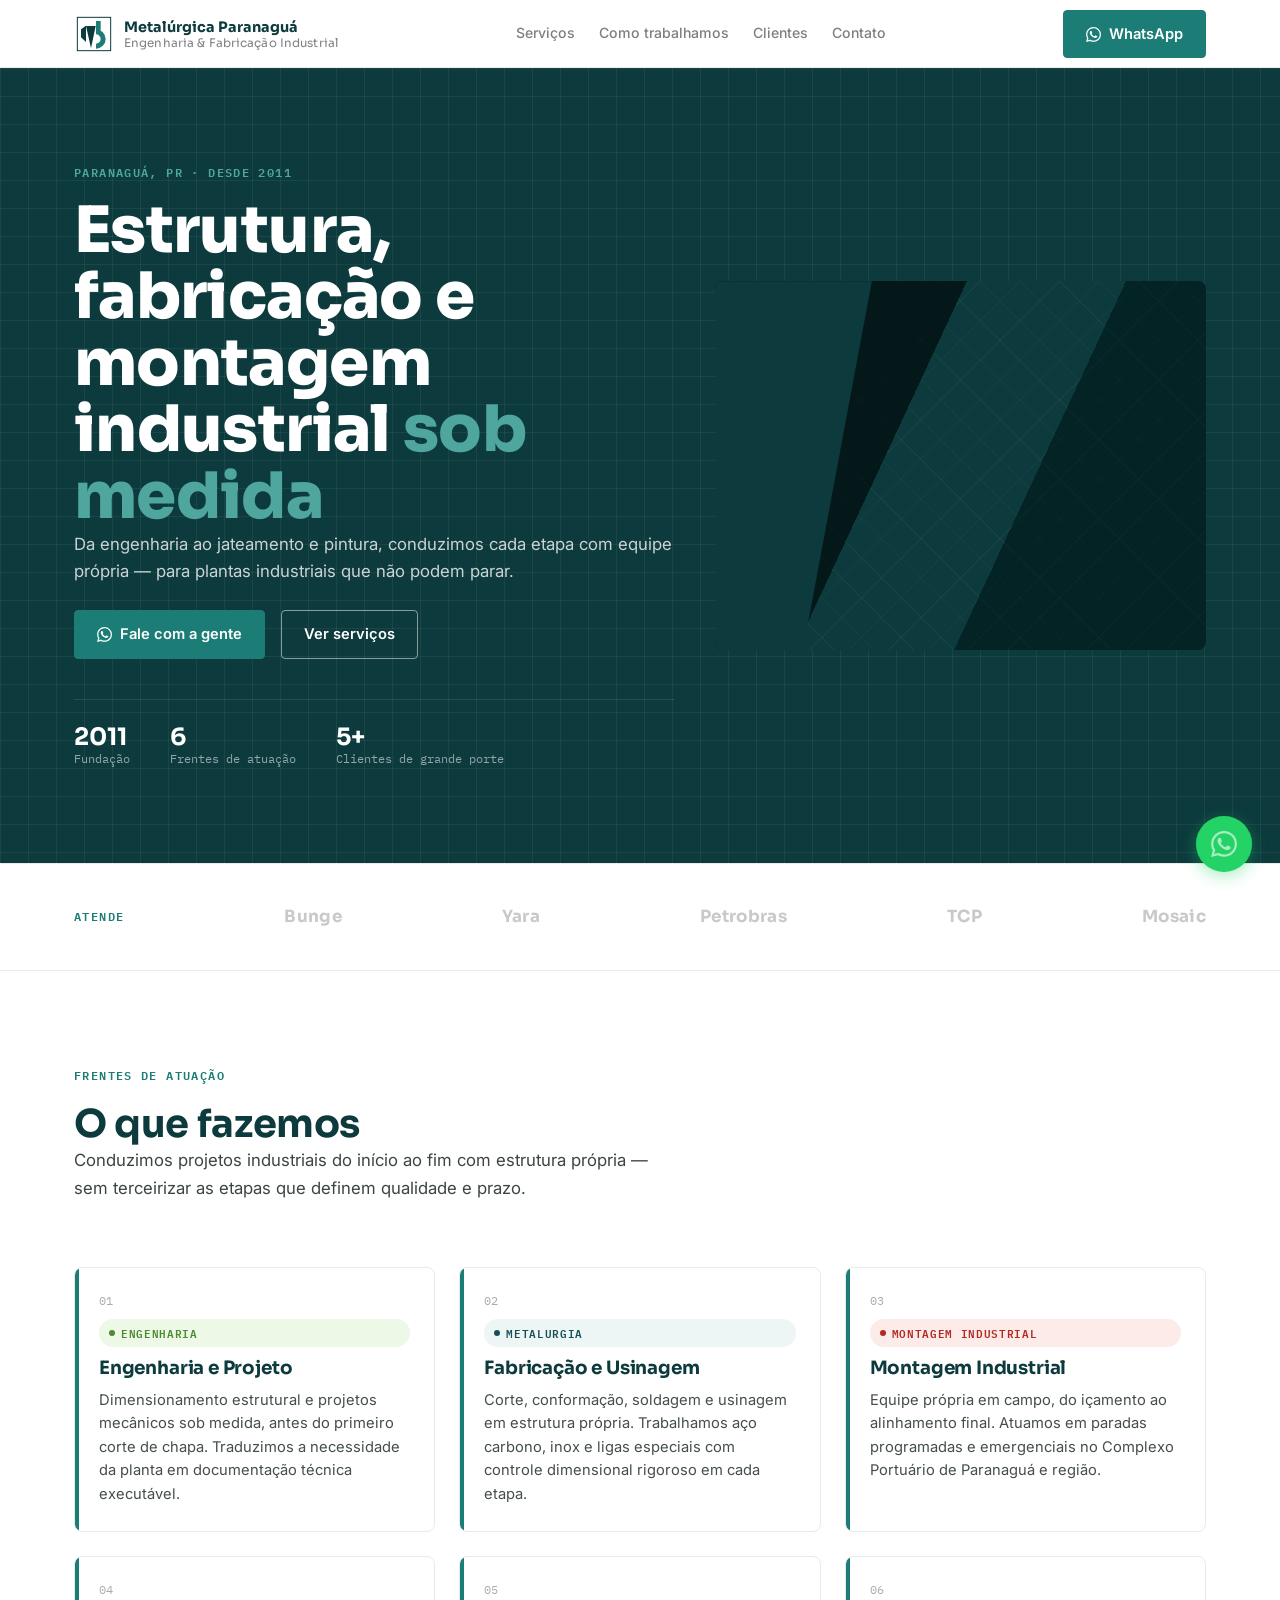
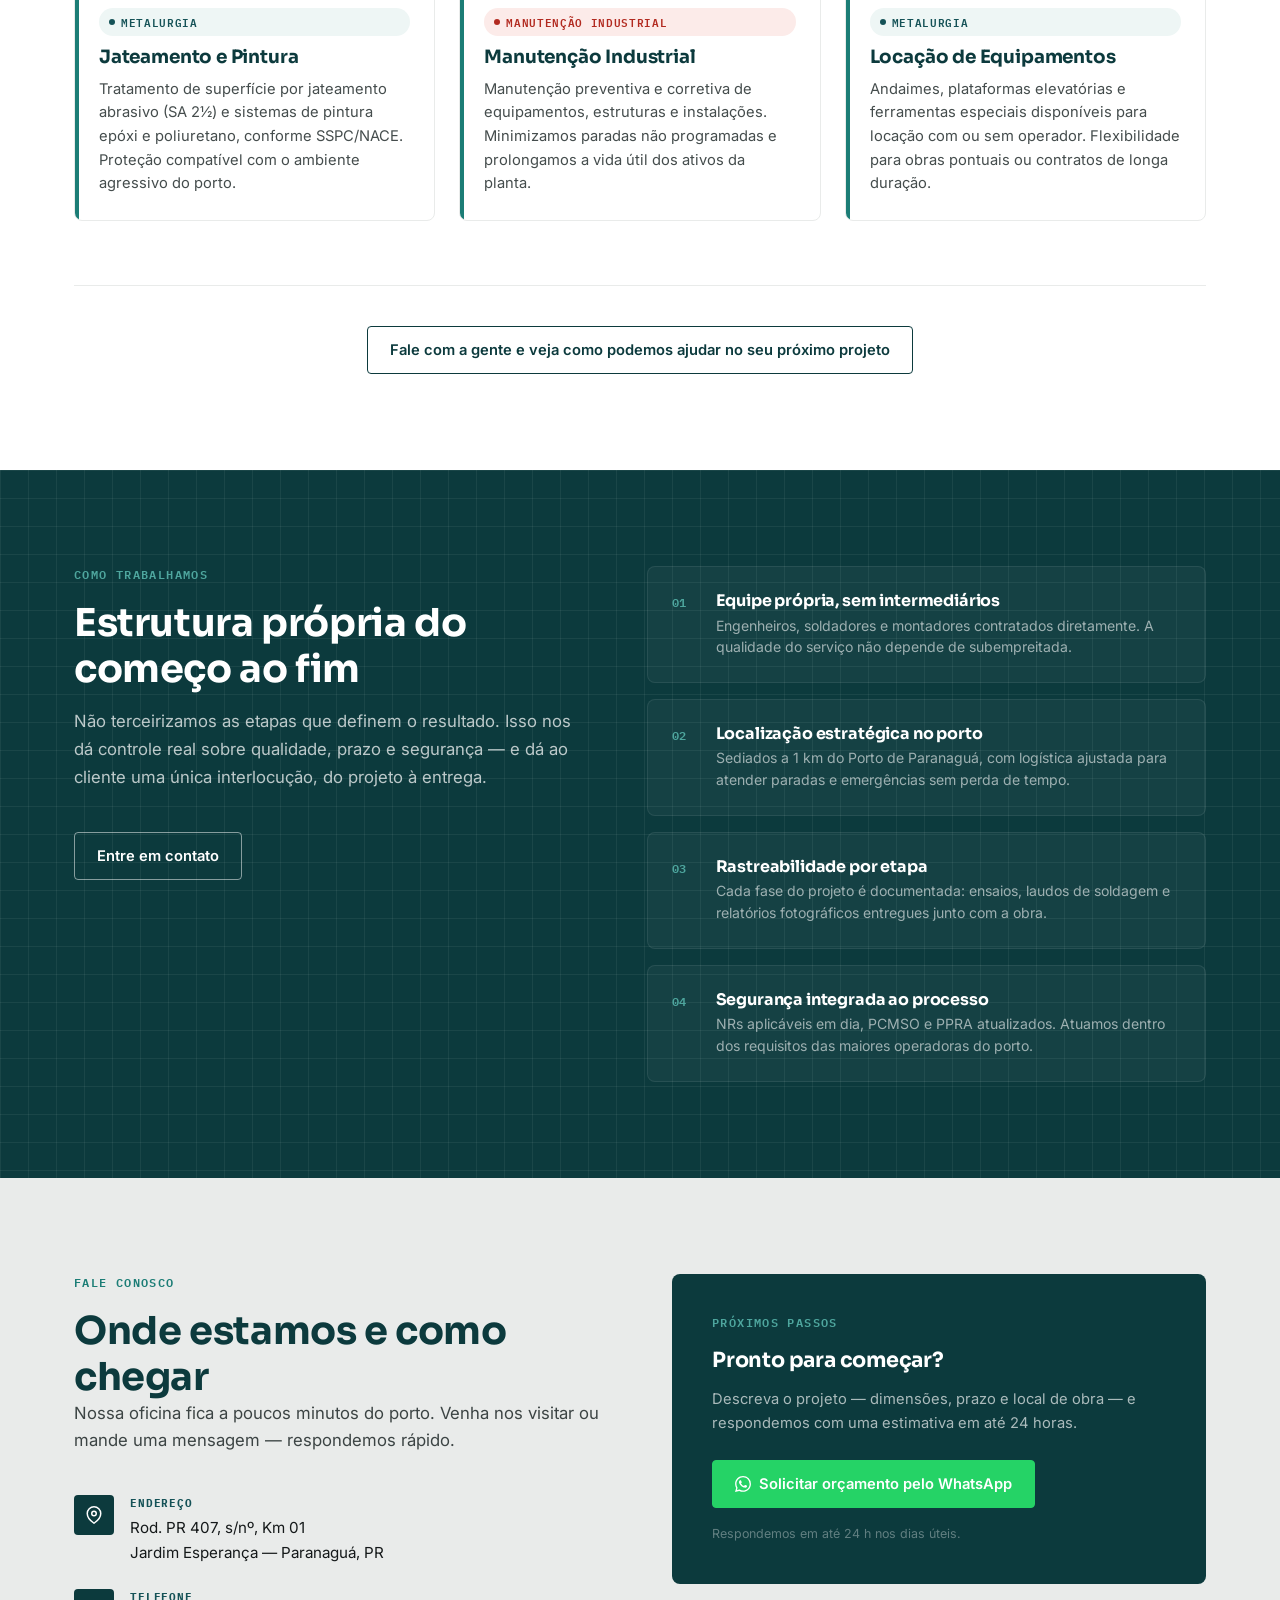
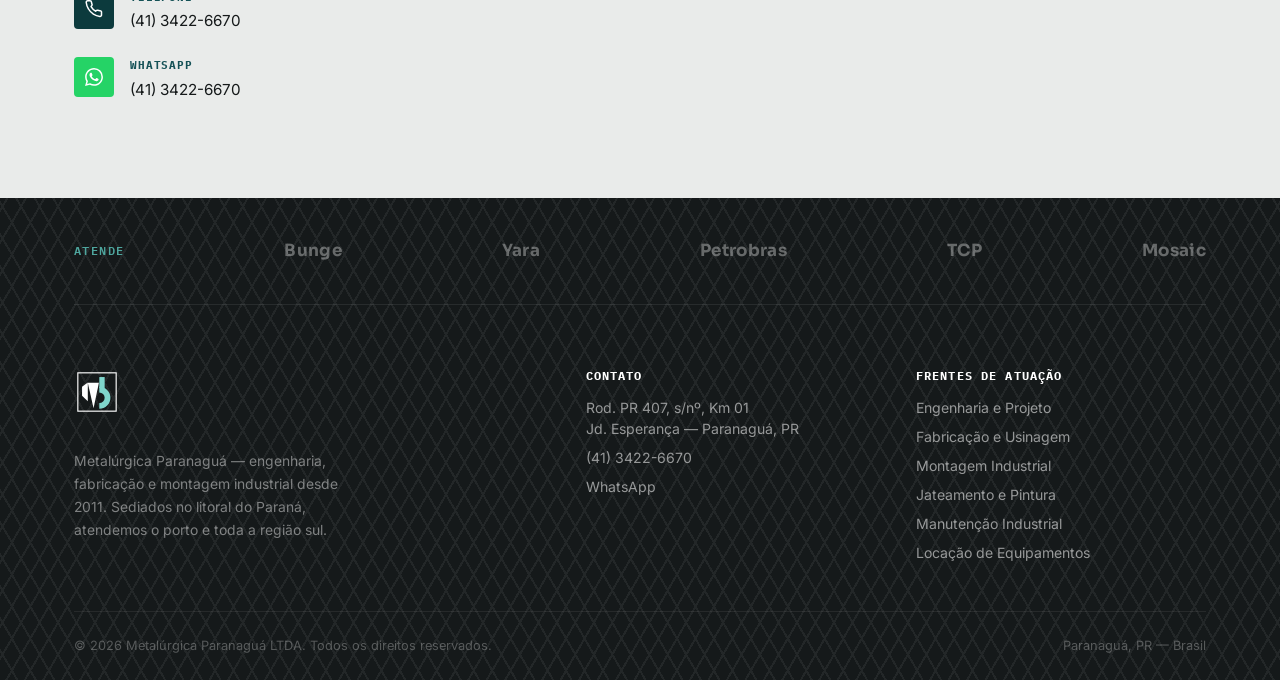
==== commit c5135bcd: "feat: complete institutional site based on design system Full rewrite of index.html using exact toke" ====
--- a/index.html
+++ b/index.html
@@ -1,990 +1,748 @@
 <!DOCTYPE html>
 <html lang="pt-BR">
 <head>
-  <meta charset="UTF-8" />
-  <meta name="viewport" content="width=device-width, initial-scale=1.0" />
-  <meta name="description" content="Metalúrgica Paranaguá LTDA – Soluções sob medida em mecânica industrial. Engenharia, fabricação e serviços especializados para a indústria em Paranaguá, PR." />
-  <title>Metalúrgica Paranaguá LTDA</title>
-
-  <link rel="preconnect" href="https://fonts.googleapis.com" />
-  <link rel="preconnect" href="https://fonts.gstatic.com" crossorigin />
-  <link href="https://fonts.googleapis.com/css2?family=Roboto:wght@300;400;500;700;900&display=swap" rel="stylesheet" />
+  <meta charset="UTF-8">
+  <meta name="viewport" content="width=device-width, initial-scale=1.0">
+  <meta name="description" content="Metalúrgica Paranaguá — engenharia, fabricação e montagem industrial sob medida. Atendemos o Complexo Portuário de Paranaguá e toda a região sul desde 2011.">
+  <title>Metalúrgica Paranaguá — Engenharia e Fabricação Industrial</title>
+
+  <!-- Fontes do design system: Sora (display) · Inter (corpo) · IBM Plex Mono (labels) -->
+  <link rel="preconnect" href="https://fonts.googleapis.com">
+  <link rel="preconnect" href="https://fonts.gstatic.com" crossorigin>
+  <link href="https://fonts.googleapis.com/css2?family=Sora:wght@400;600;700;800&family=Inter:wght@400;500;600&family=IBM+Plex+Mono:wght@500;600&display=swap" rel="stylesheet">
 
   <style>
-    /* =============================================
-       PANTONE PALETTE
-       316C · 7718C · 7717C · 3272C · 563C · 624C
-       BLACK 6C · COOL GRAY 7C
-    ============================================= */
+    /* ================================================
+       TOKENS — todos extraídos do designsystem.html
+    ================================================ */
     :root {
-      --p316:  #005F61;   /* PANTONE 316C  – primária escura  */
-      --p7718: #006E6E;   /* PANTONE 7718C – teal médio-escuro*/
-      --p7717: #007E79;   /* PANTONE 7717C – teal médio       */
-      --p3272: #00AFA0;   /* PANTONE 3272C – teal vibrante    */
-      --p563:  #7AC5BD;   /* PANTONE 563C  – teal claro       */
-      --p624:  #A8CAC5;   /* PANTONE 624C  – teal muito claro */
-      --blk6:  #1C1B1B;   /* PANTONE Black 6C                 */
-      --cgray: #9C9FA0;   /* PANTONE Cool Gray 7C             */
-
-      /* aliases semânticos */
-      --primary:   var(--p316);
-      --secondary: var(--p7717);
-      --accent:    var(--p3272);
-      --light:     var(--p563);
-      --lighter:   var(--p624);
-      --dark:      var(--blk6);
-      --gray:      var(--cgray);
-      --white:     #FFFFFF;
-      --bg-section: rgba(168,202,197,.14);
-
-      --header-h:   72px;
-      --radius:     8px;
-      --radius-lg:  16px;
-      --shadow-sm:  0 2px 10px rgba(0,95,97,.08);
-      --shadow-md:  0 8px 32px rgba(0,95,97,.13);
-      --shadow-lg:  0 20px 60px rgba(0,95,97,.18);
-      --transition: .25s ease;
-      --max-w:      1140px;
-    }
-
-    /* =============================================
-       RESET & BASE
-    ============================================= */
+      /* Cores principais */
+      --teal-900:    #0c3a3d;   /* Pantone 316C  */
+      --teal-700:    #155257;   /* intermediário  */
+      --teal-600:    #1c7d76;   /* Pantone 7718C */
+      --teal-aux:    #2d7a78;   /* Pantone 7717C */
+      --teal-400:    #4ea69e;   /* Pantone 3272C */
+      --teal-200:    #a9cdc3;   /* Pantone 563C  */
+      --forest-700:  #1f5c44;   /* Pantone 555C  */
+
+      /* Neutras */
+      --ink-900:     #15191a;   /* Pantone Black 6C     */
+      --gray-600:    #7c8082;   /* Cool Gray 7C          */
+      --gray-400:    #a9acad;   /* Pantone 429C          */
+      --gray-300:    #c7c9ca;   /* Cool Gray 4C          */
+      --gray-100:    #e9ebea;   /* Pantone 663C          */
+      --white:       #ffffff;
+
+      /* Cítricas por segmento (pág. 10 do manual) */
+      --citrus-green:  #6fbe44;  /* Engenharia      · 360C */
+      --citrus-orange: #f4792e;  /* Constr. Civil   · 165C */
+      --citrus-red:    #e0382c;  /* Constr. Ind.    · 179C */
+      --citrus-teal:   #1c7d76;  /* Metalurgia/Munk · principal */
+
+      --accent:      var(--citrus-teal);
+      --accent-dim:  #eef6f5;
+
+      /* Espaçamento modular */
+      --s1: 8px;  --s2: 16px;  --s3: 24px;
+      --s4: 40px; --s5: 64px;  --s6: 96px;
+
+      /* Tipografia */
+      --font-display: 'Sora', sans-serif;
+      --font-body:    'Inter', sans-serif;
+      --font-mono:    'IBM Plex Mono', monospace;
+
+      /* Bordes */
+      --r-sm: 4px;
+      --r-md: 8px;
+
+      /* Layout */
+      --max-w:    1180px;
+      --header-h: 68px;
+    }
+
+    /* ================================================
+       RESET
+    ================================================ */
     *, *::before, *::after { box-sizing: border-box; margin: 0; padding: 0; }
-    html { scroll-behavior: smooth; font-size: 16px; }
+    html { scroll-behavior: smooth; }
     body {
-      font-family: 'Roboto', sans-serif;
-      color: var(--dark);
+      font-family: var(--font-body);
+      font-size: 16px;
+      line-height: 1.55;
+      color: var(--ink-900);
       background: var(--white);
+      -webkit-font-smoothing: antialiased;
+      overflow-x: hidden;
+    }
+    img   { max-width: 100%; display: block; }
+    a     { color: inherit; text-decoration: none; }
+    ul    { list-style: none; }
+    button { cursor: pointer; border: none; background: none; font-family: inherit; }
+
+    /* Foco visível — acessibilidade */
+    :focus-visible {
+      outline: 2px solid var(--teal-400);
+      outline-offset: 3px;
+      border-radius: var(--r-sm);
+    }
+
+    /* ================================================
+       TIPOGRAFIA (escala do design system)
+    ================================================ */
+    h1, h2, h3, h4 {
+      font-family: var(--font-display);
+      letter-spacing: -.01em;
+      color: var(--teal-900);
+      line-height: 1.2;
+    }
+    h1 { font-size: clamp(2.4rem, 5vw, 4rem);   font-weight: 800; line-height: 1.04; }
+    h2 { font-size: clamp(1.7rem, 3vw, 2.4rem); font-weight: 700; }
+    h3 { font-size: 1.15rem; font-weight: 700; }
+
+    .eyebrow {
+      font-family: var(--font-mono);
+      font-size: .72rem;
+      letter-spacing: .12em;
+      text-transform: uppercase;
+      color: var(--teal-600);
+      font-weight: 600;
+      display: block;
+      margin-bottom: var(--s2);
+    }
+    p.lede {
+      font-size: 1.05rem;
+      color: #3c4444;
+      max-width: 600px;
       line-height: 1.65;
-      overflow-x: hidden;
-    }
-    a { color: inherit; text-decoration: none; }
-    ul { list-style: none; }
-    button { cursor: pointer; border: none; background: none; font-family: inherit; }
-    img { display: block; max-width: 100%; }
-
-    /* =============================================
-       UTILITY
-    ============================================= */
-    .container { width: 100%; max-width: var(--max-w); margin: 0 auto; padding: 0 24px; }
-
-    .tag-chip {
-      display: inline-flex;
-      align-items: center;
-      gap: 7px;
-      font-size: .78rem;
-      font-weight: 600;
-      letter-spacing: .8px;
-      text-transform: uppercase;
-      padding: 6px 14px;
-      border-radius: 100px;
-      border: 1.5px solid rgba(0,175,160,.35);
-      background: rgba(0,175,160,.08);
-      color: var(--p7717);
-    }
-    .tag-chip .dot {
-      width: 6px; height: 6px;
-      background: var(--p3272);
-      border-radius: 50%;
-      flex-shrink: 0;
-    }
-
-    .section-label {
-      font-size: .75rem;
-      font-weight: 700;
-      letter-spacing: 2px;
-      text-transform: uppercase;
-      color: var(--p3272);
-      margin-bottom: 14px;
-    }
-    .section-title {
-      font-size: clamp(1.7rem, 3.5vw, 2.4rem);
-      font-weight: 800;
-      color: var(--primary);
-      line-height: 1.2;
-      position: relative;
-      padding-bottom: 18px;
-      margin-bottom: 14px;
-    }
-    .section-title::after {
-      content: '';
-      position: absolute;
-      bottom: 0; left: 0;
-      width: 40px; height: 3px;
-      background: var(--p3272);
-      border-radius: 2px;
-    }
-    .section-title.centered { text-align: center; }
-    .section-title.centered::after { left: 50%; transform: translateX(-50%); }
-
-    .section-sub {
-      color: var(--cgray);
-      font-size: 1.05rem;
-      line-height: 1.7;
-    }
-    .section-sub.centered { text-align: center; }
-
+    }
+
+    /* ================================================
+       LAYOUT
+    ================================================ */
+    .wrap {
+      max-width: var(--max-w);
+      margin: 0 auto;
+      padding: 0 var(--s3);
+    }
+    section { padding: var(--s6) 0; }
+
+    /* ================================================
+       BOTÕES (border-radius: 4px — exato do DS)
+    ================================================ */
     .btn {
       display: inline-flex;
       align-items: center;
       gap: 8px;
-      padding: 14px 28px;
-      border-radius: 100px;
-      font-weight: 700;
-      font-size: .93rem;
-      transition: all var(--transition);
+      font-family: var(--font-body);
+      font-weight: 600;
+      font-size: .92rem;
+      padding: 12px 22px;
+      border-radius: var(--r-sm);
+      border: 1.5px solid transparent;
+      cursor: pointer;
+      text-decoration: none;
+      transition: transform .15s ease, background .15s ease, border-color .15s ease, color .15s ease;
       white-space: nowrap;
     }
-    .btn svg { flex-shrink: 0; }
+    .btn:hover { transform: translateY(-1px); }
 
     .btn-primary {
-      background: var(--primary);
+      background: var(--accent);
       color: var(--white);
-      box-shadow: 0 4px 20px rgba(0,95,97,.3);
-    }
-    .btn-primary:hover {
-      background: var(--p7717);
-      transform: translateY(-2px);
-      box-shadow: 0 8px 28px rgba(0,95,97,.38);
-    }
-
-    .btn-outline {
+      border-color: var(--accent);
+    }
+    .btn-primary:hover { background: var(--teal-700); border-color: var(--teal-700); }
+
+    .btn-outline-dark {
+      border-color: var(--teal-900);
+      color: var(--teal-900);
       background: transparent;
-      color: var(--primary);
-      border: 2px solid var(--p563);
-    }
-    .btn-outline:hover {
-      border-color: var(--primary);
-      background: rgba(0,95,97,.05);
-      transform: translateY(-2px);
-    }
-
-    .btn-ghost-white {
-      background: rgba(255,255,255,.15);
+    }
+    .btn-outline-dark:hover { background: var(--teal-900); color: var(--white); }
+
+    .btn-outline-light {
+      border-color: rgba(255,255,255,.5);
       color: var(--white);
-      border: 1.5px solid rgba(255,255,255,.4);
-      backdrop-filter: blur(6px);
-    }
-    .btn-ghost-white:hover {
-      background: rgba(255,255,255,.25);
-      border-color: rgba(255,255,255,.7);
-    }
-
-    /* =============================================
-       HEADER – fixo, fundo branco
-    ============================================= */
-    #header {
+      background: transparent;
+    }
+    .btn-outline-light:hover {
+      background: var(--white);
+      color: var(--teal-900);
+      border-color: var(--white);
+    }
+
+    .btn-wa {
+      background: #25D366;
+      color: var(--white);
+      border-color: #25D366;
+    }
+    .btn-wa:hover { background: #1dab53; border-color: #1dab53; }
+
+    /* ================================================
+       BADGES DE SEGMENTO (cítricas — exatas do DS)
+    ================================================ */
+    .badge {
+      display: inline-flex;
+      align-items: center;
+      gap: 6px;
+      font-family: var(--font-mono);
+      font-size: .7rem;
+      letter-spacing: .06em;
+      text-transform: uppercase;
+      padding: 5px 10px;
+      border-radius: 20px;
+      font-weight: 600;
+    }
+    .badge::before {
+      content: '';
+      width: 6px; height: 6px;
+      border-radius: 50%;
+      background: currentColor;
+      flex-shrink: 0;
+    }
+    .b-metalurgia  { background: #eef6f5; color: var(--teal-700); }
+    .b-engenharia  { background: #eef8e7; color: #4d8a2e; }
+    .b-civil       { background: #fef0e6; color: #c25c1d; }
+    .b-industrial  { background: #fcebe9; color: #b22a20; }
+
+    /* ================================================
+       BLUEPRINT — padrão de grade técnica (exato do DS)
+    ================================================ */
+    .blueprint {
+      background-color: var(--teal-900);
+      background-image:
+        linear-gradient(rgba(255,255,255,.06) 1px, transparent 1px),
+        linear-gradient(90deg, rgba(255,255,255,.06) 1px, transparent 1px);
+      background-size: 28px 28px;
+      color: var(--white);
+    }
+    .blueprint h1, .blueprint h2, .blueprint h3 { color: var(--white); }
+    .blueprint .eyebrow { color: var(--teal-400); }
+
+    /* ================================================
+       FACET-FRAME — assinatura visual (exata do DS)
+       3 camadas: foto PB · overlay diagonal multiply · cunha sólida esq.
+    ================================================ */
+    .facet-frame {
+      position: relative;
+      aspect-ratio: 4 / 3;
+      overflow: hidden;
+      border-radius: var(--r-md);
+      background: var(--teal-900);
+    }
+    .facet-frame picture,
+    .facet-frame img {
+      position: absolute;
+      inset: 0;
+      width: 100%;
+      height: 100%;
+      object-fit: cover;
+      filter: grayscale(1) contrast(1.05) brightness(.9);
+    }
+    /* Overlay diagonal — mix-blend-mode multiply */
+    .facet-frame::after {
+      content: '';
+      position: absolute;
+      inset: 0;
+      background: linear-gradient(
+        115deg,
+        var(--teal-900) 0 38%,
+        transparent    38% 62%,
+        var(--teal-600) 62% 100%
+      );
+      mix-blend-mode: multiply;
+      opacity: .78;
+      z-index: 1;
+    }
+    /* Cunha sólida na borda esquerda */
+    .facet-frame::before {
+      content: '';
+      position: absolute;
+      inset: 0;
+      z-index: 2;
+      clip-path: polygon(0 0, 32% 0, 18% 100%, 0 100%);
+      background: var(--teal-900);
+    }
+    /* Placeholder visual enquanto não há foto — hachura diagonal sutil */
+    .facet-frame .ff-placeholder {
+      position: absolute;
+      inset: 0;
+      background-image:
+        repeating-linear-gradient( 45deg, rgba(255,255,255,.035) 0 1px, transparent 1px 28px),
+        repeating-linear-gradient(-45deg, rgba(255,255,255,.035) 0 1px, transparent 1px 28px);
+    }
+
+    /* ================================================
+       HEADER FIXO
+    ================================================ */
+    #site-header {
       position: fixed;
-      top: 0; left: 0;
-      width: 100%;
+      top: 0; left: 0; right: 0;
       height: var(--header-h);
-      z-index: 1000;
-      background: rgba(255,255,255,.96);
-      backdrop-filter: blur(12px);
-      -webkit-backdrop-filter: blur(12px);
-      border-bottom: 1px solid rgba(0,95,97,.08);
-      transition: box-shadow var(--transition);
-    }
-    #header.scrolled { box-shadow: 0 4px 24px rgba(0,95,97,.12); }
-
-    .nav-inner {
+      z-index: 100;
+      background: rgba(255,255,255,.97);
+      backdrop-filter: blur(8px);
+      -webkit-backdrop-filter: blur(8px);
+      border-bottom: 1px solid var(--gray-100);
+      transition: box-shadow .2s ease;
+    }
+    #site-header.scrolled {
+      box-shadow: 0 2px 20px rgba(12,58,61,.10);
+    }
+    .header-inner {
       display: flex;
       align-items: center;
       justify-content: space-between;
       height: var(--header-h);
-    }
-
-    /* LOGO ---------------------------------------- */
+      gap: var(--s3);
+    }
+
+    /* Logo no header */
     .nav-logo {
       display: flex;
       align-items: center;
+      gap: 10px;
       flex-shrink: 0;
-      transition: opacity var(--transition);
+      transition: opacity .15s;
     }
     .nav-logo:hover { opacity: .85; }
-    /* Tenta carregar o PNG; o SVG é exibido se o PNG não existir */
-    .nav-logo img {
-      height: 44px;
-      width: auto;
+    .nav-logo .mark { width: 40px; height: 40px; }
+    .nav-logo .wordmark {
+      font-family: var(--font-display);
+      font-weight: 700;
+      font-size: .9rem;
+      color: var(--teal-900);
+      line-height: 1.25;
+    }
+    .nav-logo .wordmark small {
       display: block;
-    }
-    .nav-logo .logo-svg-fallback { display: none; }
-    .nav-logo img.error + .logo-svg-fallback,
-    .nav-logo img[data-error] + .logo-svg-fallback { display: block; }
-
-    /* NAV LINKS ------------------------------------ */
-    .nav-links {
+      font-weight: 400;
+      font-size: .74rem;
+      color: var(--gray-600);
+      letter-spacing: .01em;
+    }
+
+    /* Links do header */
+    nav.header-nav {
       display: flex;
       align-items: center;
-      gap: 32px;
-    }
-    .nav-links a {
+      gap: var(--s3);
+    }
+    .header-nav a {
       font-size: .88rem;
       font-weight: 500;
-      color: var(--cgray);
+      color: var(--gray-600);
       position: relative;
-      padding-bottom: 4px;
-      transition: color var(--transition);
-    }
-    .nav-links a::after {
+      padding-bottom: 3px;
+      transition: color .15s;
+    }
+    .header-nav a::after {
       content: '';
       position: absolute;
       bottom: 0; left: 0;
-      width: 0; height: 2px;
-      background: var(--p3272);
-      border-radius: 2px;
-      transition: width var(--transition);
-    }
-    .nav-links a:hover,
-    .nav-links a.active { color: var(--primary); }
-    .nav-links a:hover::after,
-    .nav-links a.active::after { width: 100%; }
-
-    .nav-cta {
-      padding: 10px 22px;
-      font-size: .85rem;
-      border-radius: 100px;
-    }
-
-    /* HAMBURGER ------------------------------------ */
+      width: 0; height: 1.5px;
+      background: var(--teal-600);
+      transition: width .2s ease;
+    }
+    .header-nav a:hover { color: var(--teal-900); }
+    .header-nav a:hover::after { width: 100%; }
+
+    /* Hamburger */
     .hamburger {
       display: none;
       flex-direction: column;
       gap: 5px;
       padding: 6px;
-      z-index: 10;
     }
     .hamburger span {
       display: block;
-      width: 24px; height: 2px;
-      background: var(--primary);
+      width: 22px; height: 2px;
+      background: var(--teal-900);
       border-radius: 2px;
-      transition: transform var(--transition), opacity var(--transition);
+      transition: transform .2s, opacity .2s;
     }
     .hamburger.open span:nth-child(1) { transform: translateY(7px) rotate(45deg); }
     .hamburger.open span:nth-child(2) { opacity: 0; }
     .hamburger.open span:nth-child(3) { transform: translateY(-7px) rotate(-45deg); }
 
-    /* MOBILE MENU ---------------------------------- */
-    .mobile-menu {
+    /* Menu mobile */
+    #mobile-nav {
       display: none;
       position: fixed;
       top: var(--header-h);
       left: 0; right: 0;
       background: var(--white);
-      padding: 20px 24px 32px;
-      box-shadow: var(--shadow-md);
+      border-bottom: 1px solid var(--gray-100);
+      padding: var(--s2) var(--s3) var(--s4);
       flex-direction: column;
       gap: 2px;
-      border-top: 1px solid rgba(0,95,97,.08);
-    }
-    .mobile-menu.open { display: flex; }
-    .mobile-menu a {
-      font-size: 1rem;
+      box-shadow: 0 8px 24px rgba(12,58,61,.08);
+      z-index: 99;
+    }
+    #mobile-nav.open { display: flex; }
+    #mobile-nav a {
+      font-size: .97rem;
       font-weight: 500;
-      color: var(--dark);
-      padding: 12px 0;
-      border-bottom: 1px solid rgba(0,95,97,.06);
-      transition: color var(--transition);
-    }
-    .mobile-menu a:hover { color: var(--primary); }
-    .mobile-menu .btn-primary { margin-top: 16px; border-radius: var(--radius); justify-content: center; }
-
-    /* =============================================
-       HERO – inspirado no Tasker
-       Fundo branco com gradients radiais suaves
-    ============================================= */
-    #hero {
-      padding-top: var(--header-h);
-      min-height: 100vh;
+      color: var(--ink-900);
+      padding: 11px 0;
+      border-bottom: 1px solid var(--gray-100);
+    }
+    #mobile-nav a:last-of-type { border-bottom: none; }
+    #mobile-nav .btn { margin-top: var(--s2); align-self: flex-start; }
+
+    @media (max-width: 860px) {
+      .header-nav,
+      .header-cta { display: none; }
+      .hamburger   { display: flex; }
+    }
+
+    /* Empurra o main para baixo do header */
+    main { padding-top: var(--header-h); }
+
+    /* ================================================
+       1 · HERO
+    ================================================ */
+    .hero-section { padding: var(--s6) 0; }
+
+    .hero-grid {
+      display: grid;
+      grid-template-columns: 1.1fr .9fr;
+      gap: var(--s4);
+      align-items: center;
+    }
+    @media (max-width: 860px) {
+      .hero-grid { grid-template-columns: 1fr; }
+      .hero-grid .facet-frame { aspect-ratio: 16/9; order: -1; }
+    }
+
+    .hero-text h1 em {
+      font-style: normal;
+      color: var(--teal-400);
+    }
+    .hero-text .lede { color: rgba(255,255,255,.78); }
+
+    .hero-cta {
       display: flex;
+      gap: var(--s2);
+      flex-wrap: wrap;
+      margin-top: var(--s3);
+    }
+    .hero-stat-row {
+      display: flex;
+      gap: var(--s4);
+      margin-top: var(--s4);
+      flex-wrap: wrap;
+      padding-top: var(--s3);
+      border-top: 1px solid rgba(255,255,255,.1);
+    }
+    .hero-stat {
+      font-family: var(--font-mono);
+      font-size: .76rem;
+      color: rgba(255,255,255,.55);
+      line-height: 1.4;
+    }
+    .hero-stat b {
+      display: block;
+      font-family: var(--font-display);
+      font-size: 1.5rem;
+      font-weight: 700;
+      color: var(--white);
+      line-height: 1.1;
+    }
+
+    /* ================================================
+       2 · FAIXA DE CREDIBILIDADE
+    ================================================ */
+    .credibility-strip {
+      border-top:    1px solid var(--gray-100);
+      border-bottom: 1px solid var(--gray-100);
+      padding: var(--s4) 0;
+    }
+    .credibility {
+      display: flex;
+      flex-wrap: wrap;
       align-items: center;
-      position: relative;
-      overflow: hidden;
-      background:
-        radial-gradient(ellipse 65% 55% at 85% 15%, rgba(122,197,189,.28) 0%, transparent 65%),
-        radial-gradient(ellipse 55% 65% at 5%  85%, rgba(168,202,197,.22) 0%, transparent 60%),
-        radial-gradient(ellipse 40% 40% at 60% 60%, rgba(0,175,160,.07) 0%, transparent 55%),
-        #FFFFFF;
-    }
-
-    /* Elementos decorativos de fundo */
-    .hero-grid-lines {
-      position: absolute;
-      inset: 0;
-      background-image:
-        linear-gradient(rgba(0,95,97,.025) 1px, transparent 1px),
-        linear-gradient(90deg, rgba(0,95,97,.025) 1px, transparent 1px);
-      background-size: 60px 60px;
-      pointer-events: none;
-    }
-
-    .hero-inner {
-      position: relative;
-      z-index: 2;
-      width: 100%;
-      padding: 80px 0 60px;
-    }
-
-    .hero-content {
-      max-width: 700px;
-      margin: 0 auto;
-      text-align: center;
-    }
-
-    /* Badge de destaque (como Tasker "Ranked #1") */
-    .hero-ranked {
-      display: inline-flex;
-      align-items: center;
-      gap: 8px;
-      background: var(--white);
-      border: 1.5px solid rgba(0,175,160,.3);
-      border-radius: 100px;
-      padding: 7px 16px;
-      font-size: .8rem;
-      font-weight: 600;
-      color: var(--p7717);
-      box-shadow: 0 2px 12px rgba(0,95,97,.08);
-      margin-bottom: 32px;
-    }
-    .hero-ranked-dot {
-      width: 8px; height: 8px;
-      background: var(--p3272);
-      border-radius: 50%;
-    }
-    .hero-ranked a {
-      color: var(--p3272);
+      justify-content: space-between;
+      gap: var(--s3);
+    }
+    .credibility .client {
+      font-family: var(--font-display);
       font-weight: 700;
-      text-decoration: underline;
-      text-decoration-color: rgba(0,175,160,.4);
-    }
-
-    /* Título */
-    .hero-title {
-      font-size: clamp(2.6rem, 6vw, 4.2rem);
-      font-weight: 900;
-      color: var(--primary);
-      line-height: 1.08;
-      letter-spacing: -1.5px;
-      margin-bottom: 24px;
-    }
-    .hero-title .accent {
-      background: linear-gradient(135deg, var(--p7717) 0%, var(--p3272) 100%);
-      -webkit-background-clip: text;
-      -webkit-text-fill-color: transparent;
-      background-clip: text;
-    }
-
-    .hero-sub {
-      font-size: 1.15rem;
-      font-weight: 400;
-      color: var(--cgray);
-      max-width: 520px;
-      margin: 0 auto 40px;
-      line-height: 1.75;
-    }
-
-    /* CTA group */
-    .hero-cta-group {
-      display: flex;
-      align-items: center;
-      justify-content: center;
-      gap: 14px;
-      flex-wrap: wrap;
-      margin-bottom: 36px;
-    }
-
-    /* Trust bar */
-    .hero-trust {
-      display: flex;
-      align-items: center;
-      justify-content: center;
-      gap: 24px;
-      flex-wrap: wrap;
-    }
-    .trust-item {
-      display: flex;
-      align-items: center;
-      gap: 7px;
-      font-size: .82rem;
-      color: var(--cgray);
-      font-weight: 500;
-    }
-    .trust-item svg { color: var(--p3272); flex-shrink: 0; }
-
-    /* Floating labels (como Tasker "Guest" / "Pink Panther") */
-    .float-badge {
-      position: absolute;
-      background: var(--white);
-      border: 1.5px solid rgba(0,95,97,.15);
-      border-radius: var(--radius);
-      padding: 8px 14px;
-      font-size: .78rem;
-      font-weight: 700;
-      color: var(--primary);
-      box-shadow: 0 4px 16px rgba(0,95,97,.10);
-      white-space: nowrap;
-      pointer-events: none;
-      user-select: none;
-    }
-    .float-badge.left-1  { top: 28%; left: 4%;  animation: floatA 6s ease-in-out infinite; }
-    .float-badge.left-2  { bottom: 30%; left: 7%; animation: floatB 7s ease-in-out infinite; }
-    .float-badge.right-1 { top: 25%; right: 4%;  animation: floatC 5.5s ease-in-out infinite; }
-    .float-badge.right-2 { bottom: 28%; right: 6%; animation: floatA 8s ease-in-out infinite reverse; }
-
-    @keyframes floatA {
-      0%,100% { transform: translateY(0px); }
-      50%      { transform: translateY(-10px); }
-    }
-    @keyframes floatB {
-      0%,100% { transform: translateY(0px) rotate(-1deg); }
-      50%      { transform: translateY(-8px) rotate(1deg); }
-    }
-    @keyframes floatC {
-      0%,100% { transform: translateY(-4px); }
-      50%      { transform: translateY(6px); }
-    }
-
-    /* =============================================
-       STRIP DE NÚMEROS
-    ============================================= */
-    #strip {
-      background: var(--primary);
-      padding: 28px 0;
-    }
-    .strip-grid {
-      display: flex;
-      justify-content: center;
-      align-items: center;
-      gap: 0;
-      flex-wrap: wrap;
-    }
-    .strip-stat {
-      flex: 1;
-      min-width: 150px;
-      text-align: center;
-      padding: 12px 24px;
-      border-right: 1px solid rgba(255,255,255,.12);
-    }
-    .strip-stat:last-child { border-right: none; }
-    .strip-stat strong {
-      display: block;
-      font-size: 2rem;
-      font-weight: 900;
-      color: var(--white);
-      line-height: 1;
-    }
-    .strip-stat span {
-      font-size: .78rem;
-      font-weight: 500;
-      color: var(--p563);
-      text-transform: uppercase;
-      letter-spacing: 1px;
-    }
-
-    /* =============================================
-       SERVIÇOS
-    ============================================= */
-    #servicos {
-      padding: 100px 0;
-      background: var(--white);
-    }
-    .services-head {
-      margin-bottom: 60px;
-    }
+      font-size: 1.05rem;
+      color: var(--gray-300);
+      letter-spacing: .02em;
+      transition: color .2s;
+    }
+    .credibility .client:hover { color: var(--teal-600); }
+
+    /* ================================================
+       3 · SERVIÇOS
+    ================================================ */
+    #servicos { background: var(--white); }
+
+    .services-intro { margin-bottom: var(--s5); }
+
     .services-grid {
       display: grid;
       grid-template-columns: repeat(3, 1fr);
-      gap: 24px;
-    }
-
-    .svc-card {
-      background: var(--white);
-      border: 1.5px solid rgba(0,95,97,.1);
-      border-radius: var(--radius-lg);
-      padding: 36px 30px 28px;
-      transition: all var(--transition);
+      gap: var(--s3);
+    }
+    @media (max-width: 860px) { .services-grid { grid-template-columns: 1fr 1fr; } }
+    @media (max-width: 560px) { .services-grid { grid-template-columns: 1fr; } }
+
+    .service-card {
+      border: 1px solid var(--gray-100);
+      border-radius: var(--r-md);
+      padding: var(--s3);
+      display: flex;
+      flex-direction: column;
+      gap: 10px;
       position: relative;
       overflow: hidden;
-    }
-    .svc-card::after {
+      transition: box-shadow .2s ease, transform .2s ease;
+    }
+    .service-card::before {
       content: '';
       position: absolute;
-      inset: 0;
-      border-radius: var(--radius-lg);
-      background: linear-gradient(135deg, rgba(0,175,160,.04) 0%, transparent 60%);
-      opacity: 0;
-      transition: opacity var(--transition);
-    }
-    .svc-card:hover {
-      border-color: var(--p3272);
-      box-shadow: var(--shadow-md);
-      transform: translateY(-6px);
-    }
-    .svc-card:hover::after { opacity: 1; }
-
-    .svc-icon {
-      width: 52px; height: 52px;
-      background: rgba(0,175,160,.1);
-      border-radius: 12px;
-      display: flex;
-      align-items: center;
-      justify-content: center;
-      margin-bottom: 20px;
-      transition: background var(--transition);
-    }
-    .svc-card:hover .svc-icon { background: rgba(0,175,160,.18); }
-
-    .svc-name {
-      font-size: 1.05rem;
-      font-weight: 700;
-      color: var(--primary);
-      margin-bottom: 10px;
-    }
-    .svc-desc {
-      font-size: .9rem;
-      color: var(--cgray);
-      line-height: 1.7;
-      margin-bottom: 22px;
-    }
-    .svc-link {
-      display: inline-flex;
-      align-items: center;
-      gap: 6px;
-      font-size: .83rem;
-      font-weight: 700;
-      color: var(--p3272);
-      transition: gap var(--transition), color var(--transition);
-    }
-    .svc-link:hover { gap: 10px; color: var(--primary); }
-
-    /* =============================================
-       SOBRE
-    ============================================= */
-    #sobre {
-      padding: 100px 0;
-      background: var(--bg-section);
-    }
-    .about-grid {
+      left: 0; top: 0; bottom: 0;
+      width: 4px;
+      background: var(--accent);
+    }
+    .service-card:hover {
+      box-shadow: 0 6px 28px rgba(12,58,61,.09);
+      transform: translateY(-3px);
+    }
+    .service-card .num {
+      font-family: var(--font-mono);
+      font-size: .72rem;
+      color: var(--gray-400);
+    }
+    .service-card h3 { margin-bottom: 0; }
+    .service-card p {
+      font-size: .92rem;
+      color: #454d4d;
+      margin: 0;
+      line-height: 1.6;
+      flex: 1;
+    }
+
+    /* CTA único ao final dos serviços */
+    .services-cta {
+      text-align: center;
+      margin-top: var(--s5);
+      padding-top: var(--s4);
+      border-top: 1px solid var(--gray-100);
+    }
+
+    /* ================================================
+       4 · DIFERENCIAIS / COMO TRABALHAMOS
+    ================================================ */
+    .diff-layout {
       display: grid;
       grid-template-columns: 1fr 1.1fr;
-      gap: 72px;
-      align-items: center;
-    }
-
-    /* Coluna visual */
-    .about-visual-wrap { position: relative; }
-
-    .about-card-main {
-      background: var(--primary);
-      border-radius: var(--radius-lg);
-      padding: 48px 40px;
-      color: var(--white);
-      position: relative;
-      overflow: hidden;
-    }
-    .about-card-main::before {
-      content: '';
-      position: absolute;
-      top: -60px; right: -60px;
-      width: 220px; height: 220px;
-      background: rgba(0,175,160,.2);
-      border-radius: 50%;
-    }
-    .about-card-main::after {
-      content: '';
-      position: absolute;
-      bottom: -40px; left: -40px;
-      width: 150px; height: 150px;
-      background: rgba(122,197,189,.12);
-      border-radius: 50%;
-    }
-
-    .about-card-title {
-      font-size: 1.5rem;
-      font-weight: 800;
-      margin-bottom: 6px;
-      position: relative;
-      z-index: 1;
-    }
-    .about-card-sub {
-      font-size: .82rem;
-      color: var(--p563);
-      margin-bottom: 32px;
-      position: relative;
-      z-index: 1;
-    }
-
-    .mvv-list { display: flex; flex-direction: column; gap: 18px; position: relative; z-index: 1; }
-    .mvv-item { display: flex; gap: 12px; }
-    .mvv-dot {
-      width: 8px; height: 8px;
-      background: var(--p3272);
-      border-radius: 50%;
-      flex-shrink: 0;
-      margin-top: 6px;
-    }
-    .mvv-item strong {
-      display: block;
-      font-size: .85rem;
-      font-weight: 700;
-      color: var(--white);
-      margin-bottom: 2px;
-    }
-    .mvv-item span {
-      font-size: .82rem;
-      color: rgba(255,255,255,.55);
-    }
-
-    /* Badge flutuante */
-    .about-float-badge {
-      position: absolute;
-      bottom: -20px; right: -20px;
-      background: var(--p3272);
-      color: var(--white);
-      border-radius: var(--radius);
-      padding: 18px 22px;
-      text-align: center;
-      box-shadow: var(--shadow-lg);
-    }
-    .about-float-badge strong {
-      display: block;
-      font-size: 2.2rem;
-      font-weight: 900;
-      line-height: 1;
-    }
-    .about-float-badge span { font-size: .75rem; opacity: .85; }
-
-    /* Coluna texto */
-    .about-text .section-sub { margin-bottom: 24px; }
-    .about-body {
-      font-size: .96rem;
-      color: #555;
-      line-height: 1.78;
-      margin-bottom: 14px;
-    }
-    .check-list { display: flex; flex-direction: column; gap: 10px; margin: 24px 0 36px; }
-    .check-item {
+      gap: var(--s5);
+      align-items: start;
+    }
+    @media (max-width: 860px) {
+      .diff-layout { grid-template-columns: 1fr; gap: var(--s4); }
+    }
+
+    .diff-intro .lede { color: rgba(255,255,255,.72); margin-bottom: var(--s4); }
+    .diff-intro h2   { margin-bottom: var(--s2); }
+
+    .diff-list {
       display: flex;
-      align-items: center;
-      gap: 10px;
-      font-size: .92rem;
-      font-weight: 500;
-      color: var(--dark);
-    }
-    .check-item svg { color: var(--p3272); flex-shrink: 0; }
-
-    /* =============================================
-       CLIENTES
-    ============================================= */
-    #clientes {
-      padding: 88px 0;
-      background: var(--white);
-    }
-    .clients-head {
-      text-align: center;
-      margin-bottom: 56px;
-    }
-    .clients-row {
-      display: flex;
-      flex-wrap: wrap;
-      justify-content: center;
-      gap: 18px;
-    }
-    .client-pill {
-      background: var(--white);
-      border: 1.5px solid rgba(0,95,97,.12);
-      border-radius: 100px;
-      padding: 16px 36px;
-      font-size: 1rem;
-      font-weight: 700;
-      color: var(--p7718);
-      letter-spacing: .5px;
-      box-shadow: var(--shadow-sm);
-      transition: all var(--transition);
-    }
-    .client-pill:hover {
-      border-color: var(--p3272);
-      color: var(--primary);
-      transform: translateY(-3px);
-      box-shadow: var(--shadow-md);
-    }
-
-    /* =============================================
-       CONTATO
-    ============================================= */
-    #contato {
-      padding: 100px 0;
-      background: var(--primary);
-      position: relative;
-      overflow: hidden;
-    }
-    #contato::before {
-      content: '';
-      position: absolute;
-      top: -100px; right: -100px;
-      width: 500px; height: 500px;
-      border: 80px solid rgba(0,175,160,.1);
-      border-radius: 50%;
-      pointer-events: none;
-    }
-    #contato::after {
-      content: '';
-      position: absolute;
-      bottom: -80px; left: -80px;
-      width: 380px; height: 380px;
-      border: 60px solid rgba(122,197,189,.08);
-      border-radius: 50%;
-      pointer-events: none;
-    }
-
-    .contato-grid {
+      flex-direction: column;
+      gap: var(--s2);
+    }
+    .diff-item {
       display: grid;
-      grid-template-columns: 1fr 1.2fr;
-      gap: 72px;
-      position: relative;
-      z-index: 2;
-    }
-
-    /* Info lado esquerdo */
-    .contato-info .section-title { color: var(--white); }
-    .contato-info .section-title::after { background: var(--p3272); }
-    .contato-info .section-sub { color: rgba(255,255,255,.6); margin-bottom: 36px; }
-
-    .contact-items { display: flex; flex-direction: column; gap: 22px; }
-    .contact-item { display: flex; align-items: flex-start; gap: 16px; }
+      grid-template-columns: 28px 1fr;
+      gap: var(--s2);
+      padding: var(--s3);
+      border: 1px solid rgba(255,255,255,.08);
+      border-radius: var(--r-md);
+      background: rgba(255,255,255,.04);
+    }
+    .diff-num {
+      font-family: var(--font-mono);
+      font-size: .72rem;
+      font-weight: 600;
+      color: var(--teal-400);
+      padding-top: 3px;
+    }
+    .diff-item h3 { color: var(--white); font-size: 1rem; margin-bottom: 4px; }
+    .diff-item p  { font-size: .88rem; color: rgba(255,255,255,.58); margin: 0; line-height: 1.55; }
+
+    /* ================================================
+       5 · CONTATO
+    ================================================ */
+    #contato { background: var(--gray-100); }
+
+    .contato-layout {
+      display: grid;
+      grid-template-columns: 1fr 1fr;
+      gap: var(--s5);
+      align-items: start;
+    }
+    @media (max-width: 860px) {
+      .contato-layout { grid-template-columns: 1fr; gap: var(--s4); }
+    }
+
+    .contato-info .lede { margin-bottom: var(--s4); }
+
+    .contact-items { display: flex; flex-direction: column; gap: var(--s3); }
+    .contact-item  { display: flex; align-items: flex-start; gap: var(--s2); }
+
     .contact-icon {
-      width: 44px; height: 44px;
-      background: rgba(255,255,255,.1);
-      border-radius: var(--radius);
+      width: 40px; height: 40px;
+      background: var(--teal-900);
+      border-radius: var(--r-sm);
       display: flex;
       align-items: center;
       justify-content: center;
       flex-shrink: 0;
-    }
-    .contact-label {
-      font-size: .74rem;
-      font-weight: 700;
-      letter-spacing: 1px;
+      color: var(--white);
+    }
+    .contact-text strong {
+      font-family: var(--font-mono);
+      font-size: .68rem;
+      letter-spacing: .08em;
       text-transform: uppercase;
-      color: var(--p3272);
+      color: var(--teal-700);
+      display: block;
       margin-bottom: 3px;
     }
-    .contact-value {
+    .contact-text span,
+    .contact-text a {
       font-size: .95rem;
-      color: rgba(255,255,255,.82);
-    }
-    .contact-value a { transition: color var(--transition); }
-    .contact-value a:hover { color: var(--white); text-decoration: underline; }
-
-    .wa-btn {
-      display: inline-flex;
+      color: var(--ink-900);
+      line-height: 1.5;
+    }
+    .contact-text a:hover { color: var(--teal-600); }
+
+    /* Card de ação */
+    .contato-cta-card {
+      background: var(--teal-900);
+      border-radius: var(--r-md);
+      padding: var(--s4);
+      color: var(--white);
+    }
+    .contato-cta-card .eyebrow { color: var(--teal-400); }
+    .contato-cta-card h3 { color: var(--white); font-size: 1.3rem; margin-bottom: var(--s2); }
+    .contato-cta-card .desc {
+      font-size: .92rem;
+      color: rgba(255,255,255,.65);
+      margin-bottom: var(--s3);
+      line-height: 1.6;
+    }
+    .contato-cta-card .footnote {
+      font-size: .78rem;
+      color: rgba(255,255,255,.35);
+      margin-top: var(--s2);
+    }
+
+    /* ================================================
+       6 · RODAPÉ — textura do ícone (exata do DS)
+    ================================================ */
+    #site-footer {
+      background: var(--ink-900);
+      color: rgba(255,255,255,.8);
+      position: relative;
+      overflow: hidden;
+    }
+    .footer-tex {
+      position: absolute;
+      inset: 0;
+      opacity: .06;
+      background-image:
+        repeating-linear-gradient( 60deg, transparent 0 14px, #fff 14px 16px),
+        repeating-linear-gradient(-60deg, transparent 0 14px, #fff 14px 16px);
+      pointer-events: none;
+    }
+    .footer-inner { position: relative; z-index: 1; }
+
+    /* Faixa de clientes no topo do footer */
+    .footer-clients {
+      display: flex;
+      flex-wrap: wrap;
       align-items: center;
-      gap: 10px;
-      margin-top: 36px;
-      background: #25D366;
+      justify-content: space-between;
+      gap: var(--s3);
+      padding: var(--s4) 0;
+      border-bottom: 1px solid rgba(255,255,255,.08);
+    }
+    .footer-clients .client { color: rgba(255,255,255,.35); }
+
+    /* Colunas do footer */
+    .footer-cols {
+      display: grid;
+      grid-template-columns: 1.3fr .8fr .8fr;
+      gap: var(--s4);
+      padding: var(--s5) 0 var(--s4);
+    }
+    @media (max-width: 760px) {
+      .footer-cols { grid-template-columns: 1fr; gap: var(--s4); }
+    }
+    .footer-cols h4 {
+      font-family: var(--font-mono);
+      font-size: .72rem;
+      letter-spacing: .1em;
+      text-transform: uppercase;
       color: var(--white);
-      padding: 14px 26px;
-      border-radius: 100px;
-      font-weight: 700;
-      font-size: .93rem;
-      box-shadow: 0 4px 20px rgba(37,211,102,.35);
-      transition: all var(--transition);
-    }
-    .wa-btn:hover {
-      background: #1fb858;
-      transform: translateY(-2px);
-      box-shadow: 0 8px 28px rgba(37,211,102,.45);
-    }
-
-    /* Formulário */
-    .form-card {
-      background: var(--white);
-      border-radius: var(--radius-lg);
-      padding: 44px 40px;
-      box-shadow: var(--shadow-lg);
-    }
-    .form-card-title {
-      font-size: 1.25rem;
-      font-weight: 800;
-      color: var(--primary);
-      margin-bottom: 4px;
-    }
-    .form-card-sub {
-      font-size: .86rem;
-      color: var(--cgray);
-      margin-bottom: 28px;
-    }
-
-    .form-row { display: grid; grid-template-columns: 1fr 1fr; gap: 16px; }
-    .form-group { margin-bottom: 16px; }
-    .form-group label {
+      margin-bottom: 14px;
+    }
+    .footer-cols p {
+      font-size: .87rem;
+      color: rgba(255,255,255,.45);
+      line-height: 1.65;
+      max-width: 280px;
+      margin-top: var(--s2);
+    }
+    .footer-cols a {
       display: block;
-      font-size: .75rem;
-      font-weight: 700;
-      text-transform: uppercase;
-      letter-spacing: .7px;
-      color: var(--p7718);
-      margin-bottom: 6px;
-    }
-    .form-group input,
-    .form-group textarea,
-    .form-group select {
-      width: 100%;
-      padding: 12px 14px;
-      border: 1.5px solid rgba(0,95,97,.15);
-      border-radius: var(--radius);
-      font-family: inherit;
-      font-size: .93rem;
-      color: var(--dark);
-      background: var(--white);
-      outline: none;
-      transition: border-color var(--transition), box-shadow var(--transition);
-      appearance: none;
-    }
-    .form-group input:focus,
-    .form-group textarea:focus,
-    .form-group select:focus {
-      border-color: var(--p3272);
-      box-shadow: 0 0 0 3px rgba(0,175,160,.12);
-    }
-    .form-group input.is-error,
-    .form-group textarea.is-error { border-color: #e53e3e; }
-    .field-error {
-      display: none;
-      font-size: .76rem;
-      color: #e53e3e;
-      margin-top: 4px;
-    }
-    .field-error.show { display: block; }
-    .form-group textarea { resize: vertical; min-height: 108px; }
-
-    .form-submit {
-      width: 100%;
-      padding: 14px;
-      background: var(--primary);
-      color: var(--white);
-      font-size: .97rem;
-      font-weight: 700;
-      border-radius: 100px;
-      display: flex;
-      align-items: center;
-      justify-content: center;
-      gap: 8px;
-      transition: all var(--transition);
-    }
-    .form-submit:hover {
-      background: var(--p7717);
-      transform: translateY(-2px);
-      box-shadow: 0 6px 20px rgba(0,95,97,.3);
-    }
-    .form-success {
-      display: none;
-      text-align: center;
-      padding: 18px;
-      background: rgba(0,175,160,.1);
-      border: 1.5px solid rgba(0,175,160,.3);
-      border-radius: var(--radius);
-      color: var(--p7717);
-      font-weight: 600;
-      font-size: .92rem;
-      margin-top: 14px;
-    }
-    .form-success.show { display: block; }
-
-    /* =============================================
-       FOOTER
-    ============================================= */
-    #footer {
-      background: #0E1A1A;
-      padding: 64px 0 28px;
-    }
-    .footer-grid {
-      display: grid;
-      grid-template-columns: 2fr 1fr 1fr;
-      gap: 48px;
-      padding-bottom: 40px;
-      border-bottom: 1px solid rgba(255,255,255,.07);
-    }
-    .footer-brand .nav-logo img,
-    .footer-brand .logo-svg-fallback { filter: brightness(0) invert(1); opacity: .9; }
-
-    .footer-desc {
-      font-size: .87rem;
-      color: rgba(255,255,255,.35);
-      line-height: 1.75;
-      margin-top: 18px;
-      max-width: 280px;
-    }
-    .footer-col-title {
-      font-size: .73rem;
-      font-weight: 700;
-      letter-spacing: 1.5px;
-      text-transform: uppercase;
-      color: var(--p3272);
-      margin-bottom: 18px;
-    }
-    .footer-links { display: flex; flex-direction: column; gap: 10px; }
-    .footer-links a {
-      font-size: .87rem;
-      color: rgba(255,255,255,.42);
-      transition: color var(--transition);
-    }
-    .footer-links a:hover { color: rgba(255,255,255,.85); }
+      font-size: .88rem;
+      color: rgba(255,255,255,.55);
+      margin-bottom: 8px;
+      transition: color .15s;
+      line-height: 1.5;
+    }
+    .footer-cols a:hover { color: var(--white); }
+
+    /* Barra de copyright */
     .footer-bottom {
       display: flex;
       align-items: center;
       justify-content: space-between;
-      padding-top: 24px;
       flex-wrap: wrap;
-      gap: 12px;
-    }
-    .footer-copy { font-size: .8rem; color: rgba(255,255,255,.25); }
-    .footer-tel  { font-size: .85rem; color: rgba(255,255,255,.38); }
-    .footer-tel a { color: var(--p3272); font-weight: 600; }
-
-    /* =============================================
+      gap: var(--s2);
+      padding: var(--s3) 0;
+      border-top: 1px solid rgba(255,255,255,.07);
+      font-size: .8rem;
+      color: rgba(255,255,255,.28);
+    }
+
+    /* ================================================
        WHATSAPP FLUTUANTE
-    ============================================= */
+    ================================================ */
     .wa-float {
       position: fixed;
       bottom: 28px; right: 28px;
-      z-index: 999;
-      display: flex;
-      align-items: center;
-      gap: 10px;
-    }
-    .wa-float-tooltip {
-      background: var(--white);
-      border: 1.5px solid rgba(0,95,97,.1);
-      color: var(--primary);
-      font-size: .8rem;
-      font-weight: 700;
-      padding: 8px 14px;
-      border-radius: 100px;
-      box-shadow: var(--shadow-md);
-      white-space: nowrap;
-      opacity: 0;
-      transform: translateX(8px);
-      transition: opacity var(--transition), transform var(--transition);
-      pointer-events: none;
-    }
-    .wa-float:hover .wa-float-tooltip { opacity: 1; transform: translateX(0); }
-    .wa-float-btn {
-      width: 58px; height: 58px;
+      z-index: 200;
+      width: 56px; height: 56px;
       background: #25D366;
       border-radius: 50%;
       display: flex;
       align-items: center;
       justify-content: center;
-      box-shadow: 0 4px 20px rgba(37,211,102,.45);
-      transition: transform var(--transition), box-shadow var(--transition);
-      flex-shrink: 0;
-      position: relative;
-    }
-    .wa-float-btn:hover { transform: scale(1.1); box-shadow: 0 8px 28px rgba(37,211,102,.55); }
-    .wa-float-btn::before {
+      box-shadow: 0 4px 16px rgba(37,211,102,.4);
+      transition: transform .2s, box-shadow .2s;
+    }
+    .wa-float:hover {
+      transform: scale(1.1);
+      box-shadow: 0 8px 24px rgba(37,211,102,.5);
+    }
+    .wa-float::before {
       content: '';
       position: absolute;
       width: 100%; height: 100%;
@@ -994,767 +752,541 @@
     }
     @keyframes wa-ping {
       0%   { transform: scale(1);   opacity: .8; }
-      70%  { transform: scale(1.65); opacity: 0; }
-      100% { transform: scale(1.65); opacity: 0; }
-    }
-
-    /* Scroll top */
-    .scroll-top {
-      position: fixed;
-      bottom: 100px; right: 30px;
-      width: 40px; height: 40px;
-      background: var(--p7717);
-      border-radius: var(--radius);
-      display: flex;
-      align-items: center;
-      justify-content: center;
-      color: var(--white);
-      z-index: 998;
-      opacity: 0;
-      pointer-events: none;
-      transform: translateY(8px);
-      transition: all var(--transition);
-    }
-    .scroll-top.show { opacity: 1; pointer-events: auto; transform: translateY(0); }
-    .scroll-top:hover { background: var(--primary); }
-
-    /* =============================================
-       RESPONSIVE
-    ============================================= */
-    @media (max-width: 1024px) {
-      .services-grid { grid-template-columns: repeat(2,1fr); }
-      .about-grid    { gap: 48px; }
-      .footer-grid   { grid-template-columns: 1fr 1fr; }
-      .footer-brand  { grid-column: span 2; }
-      .float-badge.left-1, .float-badge.left-2,
-      .float-badge.right-1, .float-badge.right-2 { display: none; }
-    }
-
-    @media (max-width: 768px) {
-      .nav-links, .nav-cta { display: none; }
-      .hamburger { display: flex; }
-
-      .hero-title { letter-spacing: -.5px; }
-      .hero-cta-group { flex-direction: column; align-items: center; }
-      .hero-cta-group .btn { width: 100%; max-width: 300px; justify-content: center; }
-
-      .services-grid { grid-template-columns: 1fr; }
-
-      .about-grid    { grid-template-columns: 1fr; }
-      .about-visual-wrap { order: -1; }
-      .about-float-badge { bottom: -10px; right: 0; }
-
-      .contato-grid  { grid-template-columns: 1fr; gap: 40px; }
-      .form-card     { padding: 32px 22px; }
-      .form-row      { grid-template-columns: 1fr; }
-
-      .footer-grid   { grid-template-columns: 1fr; }
-      .footer-brand  { grid-column: span 1; }
-
-      .strip-grid    { flex-direction: row; gap: 0; }
-      .strip-stat    { padding: 10px 16px; }
-      .strip-stat strong { font-size: 1.6rem; }
-    }
-
-    @media (max-width: 480px) {
-      .strip-grid { gap: 0; }
-      .strip-stat { border-right: none; border-bottom: 1px solid rgba(255,255,255,.12); }
-      .strip-stat:last-child { border-bottom: none; }
-      .wa-float { bottom: 20px; right: 18px; }
+      70%  { transform: scale(1.7); opacity: 0;  }
+      100% { transform: scale(1.7); opacity: 0;  }
+    }
+
+    /* ================================================
+       ACESSIBILIDADE — classe de conteúdo oculto
+    ================================================ */
+    .sr-only {
+      position: absolute; width: 1px; height: 1px;
+      padding: 0; margin: -1px; overflow: hidden;
+      clip: rect(0,0,0,0); white-space: nowrap; border: 0;
+    }
+
+    /* ================================================
+       UTILITÁRIOS
+    ================================================ */
+    @media (max-width: 560px) {
+      .hero-cta { flex-direction: column; }
+      .hero-cta .btn { width: 100%; justify-content: center; }
+      .wa-float { bottom: 20px; right: 20px; }
       .footer-bottom { flex-direction: column; align-items: flex-start; }
     }
   </style>
 </head>
 <body>
 
-  <!-- ===========================================
-       HEADER – fixo, branco
-  =========================================== -->
-  <header id="header">
-    <div class="container">
-      <nav class="nav-inner">
-
-        <!-- LOGO
-             Coloque o arquivo LogoPNG_28x15.png (ou logo.png) na raiz do projeto.
-             O SVG abaixo é exibido como fallback caso o PNG não seja encontrado.
-        -->
-        <a href="#hero" class="nav-logo" aria-label="Metalúrgica Paranaguá – Início">
-          <img
-            src="logo.png"
-            alt="Metalúrgica Paranaguá"
-            height="44"
-            onerror="this.setAttribute('data-error','1'); this.style.display='none'; this.nextElementSibling.style.display='flex';"
-          />
-          <!-- SVG fallback baseado na identidade visual -->
-          <svg class="logo-svg-fallback" style="display:none" height="44" viewBox="0 0 260 110" fill="none" xmlns="http://www.w3.org/2000/svg" aria-hidden="true">
-            <!-- Quadro -->
-            <rect x="3" y="3" width="88" height="88" stroke="#005F61" stroke-width="5.5"/>
-            <!-- M geométrico (estilizado) -->
-            <path d="M14 86 L14 22 L44 60 L74 22 L74 86" stroke="#005F61" stroke-width="11" stroke-linejoin="round" stroke-linecap="round" fill="none"/>
-            <!-- P (sobrepõe borda direita) -->
-            <line x1="80" y1="86" x2="80" y2="18" stroke="#007E79" stroke-width="10" stroke-linecap="round"/>
-            <path d="M80 18 Q115 18 115 44 Q115 70 80 70" stroke="#007E79" stroke-width="9" stroke-linecap="round" fill="none"/>
-            <!-- Texto -->
-            <text x="128" y="50" font-family="Roboto,sans-serif" font-weight="800" font-size="24" fill="#005F61">Metalúrgica</text>
-            <text x="128" y="80" font-family="Roboto,sans-serif" font-weight="800" font-size="24" fill="#005F61">Paranaguá</text>
+  <!-- ============================================================
+       1 · HEADER FIXO
+       Logo SVG inline (paths extraídos do designsystem.html)
+       CTA principal = WhatsApp wa.me
+  ============================================================ -->
+  <header id="site-header">
+    <div class="wrap">
+      <div class="header-inner">
+
+        <!-- Logo: marca SVG inline + wordmark em texto -->
+        <a href="#inicio" class="nav-logo" aria-label="Metalúrgica Paranaguá — ir ao início da página">
+          <svg class="mark" viewBox="0 0 240 240" xmlns="http://www.w3.org/2000/svg"
+               aria-hidden="true" focusable="false">
+            <rect x="20" y="20" width="200" height="200"
+                  fill="none" stroke="var(--teal-900)" stroke-width="6"/>
+            <polygon points="42,92 72,70 72,168 42,140"   fill="var(--teal-900)"/>
+            <polygon points="72,72 130,72 102,205"         fill="var(--teal-900)"/>
+            <rect x="132" y="42" width="28" height="58"    fill="var(--teal-600)"/>
+            <path d="M132,92 A58,58 0 0 1 132,208 L132,178 A28,28 0 0 0 132,122 Z"
+                  fill="var(--teal-600)"/>
           </svg>
+          <div class="wordmark">
+            Metalúrgica Paranaguá
+            <small>Engenharia &amp; Fabricação Industrial</small>
+          </div>
         </a>
 
-        <!-- Links -->
-        <ul class="nav-links" role="navigation" aria-label="Menu principal">
-          <li><a href="#hero"     class="active">Home</a></li>
-          <li><a href="#servicos">Serviços</a></li>
-          <li><a href="#sobre">Sobre</a></li>
-          <li><a href="#clientes">Clientes</a></li>
-          <li><a href="#contato">Contato</a></li>
-        </ul>
-
-        <a href="#contato" class="btn btn-primary nav-cta" aria-label="Solicitar orçamento">Solicitar Orçamento</a>
-
-        <button class="hamburger" id="hamburger" aria-label="Abrir menu" aria-expanded="false">
+        <!-- Nav desktop -->
+        <nav class="header-nav" aria-label="Menu principal">
+          <a href="#servicos">Serviços</a>
+          <a href="#diferenciais">Como trabalhamos</a>
+          <a href="#clientes">Clientes</a>
+          <a href="#contato">Contato</a>
+        </nav>
+
+        <!-- CTA desktop -->
+        <div class="header-cta">
+          <a href="https://wa.me/554134226670?text=Olá!%20Gostaria%20de%20solicitar%20um%20orçamento."
+             class="btn btn-primary"
+             target="_blank"
+             rel="noopener noreferrer"
+             aria-label="Abrir WhatsApp para solicitar orçamento">
+            <svg width="15" height="15" viewBox="0 0 24 24" fill="currentColor" aria-hidden="true">
+              <path d="M17.472 14.382c-.297-.149-1.758-.867-2.03-.967-.273-.099-.471-.148-.67.15-.197.297-.767.966-.94 1.164-.173.199-.347.223-.644.075-.297-.15-1.255-.463-2.39-1.475-.883-.788-1.48-1.761-1.653-2.059-.173-.297-.018-.458.13-.606.134-.133.298-.347.446-.52.149-.174.198-.298.298-.497.099-.198.05-.371-.025-.52-.075-.149-.669-1.612-.916-2.207-.242-.579-.487-.5-.669-.51a12.8 12.8 0 0 0-.57-.01c-.198 0-.52.074-.792.372-.272.297-1.04 1.016-1.04 2.479 0 1.462 1.065 2.875 1.213 3.074.149.198 2.096 3.2 5.077 4.487.709.306 1.262.489 1.694.625.712.227 1.36.195 1.871.118.571-.085 1.758-.719 2.006-1.413.248-.694.248-1.289.173-1.413-.074-.124-.272-.198-.57-.347m-5.421 7.403h-.004a9.87 9.87 0 0 1-5.031-1.378l-.361-.214-3.741.982.998-3.648-.235-.374a9.86 9.86 0 0 1-1.51-5.26c.001-5.45 4.436-9.884 9.888-9.884 2.64 0 5.122 1.03 6.988 2.898a9.825 9.825 0 0 1 2.893 6.994c-.003 5.45-4.437 9.884-9.885 9.884m8.413-18.297A11.815 11.815 0 0 0 12.05 0C5.495 0 .16 5.335.157 11.892c0 2.096.547 4.142 1.588 5.945L.057 24l6.305-1.654a11.882 11.882 0 0 0 5.683 1.448h.005c6.554 0 11.89-5.335 11.893-11.893a11.821 11.821 0 0 0-3.48-8.413z"/>
+            </svg>
+            WhatsApp
+          </a>
+        </div>
+
+        <!-- Botão hamburguer (mobile) -->
+        <button class="hamburger" id="hamburger"
+                aria-label="Abrir menu de navegação"
+                aria-expanded="false"
+                aria-controls="mobile-nav">
           <span></span><span></span><span></span>
         </button>
-      </nav>
-
-      <!-- Menu mobile -->
-      <div class="mobile-menu" id="mobileMenu" role="navigation" aria-label="Menu mobile">
-        <a href="#hero">Home</a>
-        <a href="#servicos">Serviços</a>
-        <a href="#sobre">Sobre</a>
-        <a href="#clientes">Clientes</a>
-        <a href="#contato">Contato</a>
-        <a href="#contato" class="btn btn-primary">Solicitar Orçamento</a>
       </div>
     </div>
+
+    <!-- Menu mobile (oculto por padrão) -->
+    <nav id="mobile-nav" aria-label="Menu de navegação mobile">
+      <a href="#servicos">Serviços</a>
+      <a href="#diferenciais">Como trabalhamos</a>
+      <a href="#clientes">Clientes</a>
+      <a href="#contato">Contato</a>
+      <a href="https://wa.me/554134226670?text=Olá!%20Gostaria%20de%20solicitar%20um%20orçamento."
+         class="btn btn-primary"
+         target="_blank"
+         rel="noopener noreferrer">WhatsApp — fale com a gente</a>
+    </nav>
   </header>
 
-  <!-- ===========================================
-       HERO – estilo moderno inspirado no Tasker
-  =========================================== -->
-  <section id="hero">
-    <div class="hero-grid-lines" aria-hidden="true"></div>
-
-    <!-- Floating badges industriais -->
-    <div class="float-badge left-1"  aria-hidden="true">⚙ Usinagem CNC</div>
-    <div class="float-badge left-2"  aria-hidden="true">🔩 ISO 9001</div>
-    <div class="float-badge right-1" aria-hidden="true">🚢 Porto de Paranaguá</div>
-    <div class="float-badge right-2" aria-hidden="true">+30 anos de experiência</div>
-
-    <div class="container">
-      <div class="hero-inner">
-        <div class="hero-content">
-
-          <!-- Badge topo (como "Ranked #1" do Tasker) -->
-          <div class="hero-ranked">
-            <div class="hero-ranked-dot"></div>
-            Referência em metalurgia no litoral do Paraná
-          </div>
-
-          <!-- Título grande -->
-          <h1 class="hero-title">
-            Soluções sob Medida em<br>
-            <span class="accent">Mecânica Industrial</span>
-          </h1>
-
-          <p class="hero-sub">
-            Engenharia, fabricação e serviços especializados para a indústria.
-            Do projeto à entrega, com precisão e comprometimento.
-          </p>
-
-          <!-- CTAs -->
-          <div class="hero-cta-group">
-            <a href="#contato" class="btn btn-primary">
-              <svg width="17" height="17" viewBox="0 0 24 24" fill="none" stroke="currentColor" stroke-width="2.2" stroke-linecap="round" stroke-linejoin="round" aria-hidden="true"><path d="M21 15a2 2 0 0 1-2 2H7l-4 4V5a2 2 0 0 1 2-2h14a2 2 0 0 1 2 2z"/></svg>
-              Fale com a gente
-              <svg width="15" height="15" viewBox="0 0 24 24" fill="none" stroke="currentColor" stroke-width="2.5" stroke-linecap="round" stroke-linejoin="round" aria-hidden="true"><line x1="5" y1="12" x2="19" y2="12"/><polyline points="12 5 19 12 12 19"/></svg>
-            </a>
-            <a href="#servicos" class="btn btn-outline">
-              Nossos Serviços
-            </a>
-          </div>
-
-          <!-- Trust bar (como "No credit card required" do Tasker) -->
-          <div class="hero-trust">
-            <div class="trust-item">
-              <svg width="15" height="15" viewBox="0 0 24 24" fill="none" stroke="currentColor" stroke-width="2.5" stroke-linecap="round" stroke-linejoin="round" aria-hidden="true"><polyline points="20 6 9 17 4 12"/></svg>
-              Equipe técnica própria
+  <main id="inicio">
+
+    <!-- ============================================================
+         2 · HERO
+         Fundo blueprint (teal-900 + grade técnica)
+         Grid 2 colunas: headline/CTA | facet-frame
+    ============================================================ -->
+    <section class="blueprint hero-section" aria-labelledby="hero-h1">
+      <div class="wrap">
+        <div class="hero-grid">
+
+          <!-- Texto e CTAs -->
+          <div class="hero-text">
+            <span class="eyebrow">Paranaguá, PR · desde 2011</span>
+            <h1 id="hero-h1">
+              Estrutura, fabricação e montagem industrial <em>sob medida</em>
+            </h1>
+            <p class="lede">
+              Da engenharia ao jateamento e pintura, conduzimos cada etapa com equipe própria —
+              para plantas industriais que não podem parar.
+            </p>
+            <div class="hero-cta">
+              <a href="https://wa.me/554134226670?text=Olá!%20Gostaria%20de%20solicitar%20um%20orçamento."
+                 class="btn btn-primary"
+                 target="_blank"
+                 rel="noopener noreferrer"
+                 aria-label="Abrir WhatsApp para falar com a equipe">
+                <svg width="15" height="15" viewBox="0 0 24 24" fill="currentColor" aria-hidden="true">
+                  <path d="M17.472 14.382c-.297-.149-1.758-.867-2.03-.967-.273-.099-.471-.148-.67.15-.197.297-.767.966-.94 1.164-.173.199-.347.223-.644.075-.297-.15-1.255-.463-2.39-1.475-.883-.788-1.48-1.761-1.653-2.059-.173-.297-.018-.458.13-.606.134-.133.298-.347.446-.52.149-.174.198-.298.298-.497.099-.198.05-.371-.025-.52-.075-.149-.669-1.612-.916-2.207-.242-.579-.487-.5-.669-.51a12.8 12.8 0 0 0-.57-.01c-.198 0-.52.074-.792.372-.272.297-1.04 1.016-1.04 2.479 0 1.462 1.065 2.875 1.213 3.074.149.198 2.096 3.2 5.077 4.487.709.306 1.262.489 1.694.625.712.227 1.36.195 1.871.118.571-.085 1.758-.719 2.006-1.413.248-.694.248-1.289.173-1.413-.074-.124-.272-.198-.57-.347m-5.421 7.403h-.004a9.87 9.87 0 0 1-5.031-1.378l-.361-.214-3.741.982.998-3.648-.235-.374a9.86 9.86 0 0 1-1.51-5.26c.001-5.45 4.436-9.884 9.888-9.884 2.64 0 5.122 1.03 6.988 2.898a9.825 9.825 0 0 1 2.893 6.994c-.003 5.45-4.437 9.884-9.885 9.884m8.413-18.297A11.815 11.815 0 0 0 12.05 0C5.495 0 .16 5.335.157 11.892c0 2.096.547 4.142 1.588 5.945L.057 24l6.305-1.654a11.882 11.882 0 0 0 5.683 1.448h.005c6.554 0 11.89-5.335 11.893-11.893a11.821 11.821 0 0 0-3.48-8.413z"/>
+                </svg>
+                Fale com a gente
+              </a>
+              <a href="#servicos" class="btn btn-outline-light">Ver serviços</a>
             </div>
-            <div class="trust-item">
-              <svg width="15" height="15" viewBox="0 0 24 24" fill="none" stroke="currentColor" stroke-width="2.5" stroke-linecap="round" stroke-linejoin="round" aria-hidden="true"><polyline points="20 6 9 17 4 12"/></svg>
-              Orçamento sem compromisso
-            </div>
-            <div class="trust-item">
-              <svg width="15" height="15" viewBox="0 0 24 24" fill="none" stroke="currentColor" stroke-width="2.5" stroke-linecap="round" stroke-linejoin="round" aria-hidden="true"><polyline points="20 6 9 17 4 12"/></svg>
-              Atendimento ágil via WhatsApp
+            <div class="hero-stat-row" aria-label="Números da empresa">
+              <div class="hero-stat"><b>2011</b>Fundação</div>
+              <div class="hero-stat"><b>6</b>Frentes de atuação</div>
+              <div class="hero-stat"><b>5+</b>Clientes de grande porte</div>
             </div>
           </div>
 
+          <!-- Facet-frame
+               Para adicionar a foto real:
+               1. Salve o arquivo como assets/img/hero.webp e assets/img/hero.jpg
+               2. Remova a div.ff-placeholder
+               3. Descomente o bloco <picture> abaixo
+          -->
+          <div class="facet-frame"
+               role="img"
+               aria-label="Obra de estrutura metálica industrial da Metalúrgica Paranaguá">
+            <div class="ff-placeholder" aria-hidden="true"></div>
+            <!--
+            <picture>
+              <source srcset="assets/img/hero.webp" type="image/webp">
+              <img src="assets/img/hero.jpg"
+                   alt="Equipe da Metalúrgica Paranaguá em montagem de estrutura metálica industrial"
+                   loading="eager"
+                   width="800" height="600">
+            </picture>
+            -->
+          </div>
+
+        </div>
+      </div>
+    </section>
+
+    <!-- ============================================================
+         3 · FAIXA DE CREDIBILIDADE — clientes
+    ============================================================ -->
+    <div id="clientes" class="credibility-strip" aria-labelledby="clientes-label">
+      <div class="wrap">
+        <div class="credibility">
+          <span class="eyebrow" id="clientes-label" style="margin-bottom:0;">Atende</span>
+          <span class="client" aria-label="Cliente: Bunge">Bunge</span>
+          <span class="client" aria-label="Cliente: Yara">Yara</span>
+          <span class="client" aria-label="Cliente: Petrobras">Petrobras</span>
+          <span class="client" aria-label="Cliente: TCP">TCP</span>
+          <span class="client" aria-label="Cliente: Mosaic">Mosaic</span>
         </div>
       </div>
     </div>
-  </section>
-
-  <!-- Strip de estatísticas -->
-  <div id="strip" aria-label="Números da empresa">
-    <div class="container">
-      <div class="strip-grid">
-        <div class="strip-stat">
-          <strong>+30</strong>
-          <span>Anos de mercado</span>
+
+    <!-- ============================================================
+         4 · SERVIÇOS — 6 cards com left-border em --accent
+         Um único CTA ao fechar a seção (tom de voz do DS)
+    ============================================================ -->
+    <section id="servicos" aria-labelledby="servicos-h2">
+      <div class="wrap">
+
+        <div class="services-intro">
+          <span class="eyebrow">Frentes de atuação</span>
+          <h2 id="servicos-h2">O que fazemos</h2>
+          <p class="lede">
+            Conduzimos projetos industriais do início ao fim com estrutura própria —
+            sem terceirizar as etapas que definem qualidade e prazo.
+          </p>
         </div>
-        <div class="strip-stat">
-          <strong>+500</strong>
-          <span>Projetos entregues</span>
+
+        <div class="services-grid" role="list">
+
+          <article class="service-card" role="listitem">
+            <span class="num">01</span>
+            <span class="badge b-engenharia">Engenharia</span>
+            <h3>Engenharia e Projeto</h3>
+            <p>Dimensionamento estrutural e projetos mecânicos sob medida, antes do primeiro corte de chapa. Traduzimos a necessidade da planta em documentação técnica executável.</p>
+          </article>
+
+          <article class="service-card" role="listitem">
+            <span class="num">02</span>
+            <span class="badge b-metalurgia">Metalurgia</span>
+            <h3>Fabricação e Usinagem</h3>
+            <p>Corte, conformação, soldagem e usinagem em estrutura própria. Trabalhamos aço carbono, inox e ligas especiais com controle dimensional rigoroso em cada etapa.</p>
+          </article>
+
+          <article class="service-card" role="listitem">
+            <span class="num">03</span>
+            <span class="badge b-industrial">Montagem Industrial</span>
+            <h3>Montagem Industrial</h3>
+            <p>Equipe própria em campo, do içamento ao alinhamento final. Atuamos em paradas programadas e emergenciais no Complexo Portuário de Paranaguá e região.</p>
+          </article>
+
+          <article class="service-card" role="listitem">
+            <span class="num">04</span>
+            <span class="badge b-metalurgia">Metalurgia</span>
+            <h3>Jateamento e Pintura</h3>
+            <p>Tratamento de superfície por jateamento abrasivo (SA 2½) e sistemas de pintura epóxi e poliuretano, conforme SSPC/NACE. Proteção compatível com o ambiente agressivo do porto.</p>
+          </article>
+
+          <article class="service-card" role="listitem">
+            <span class="num">05</span>
+            <span class="badge b-industrial">Manutenção Industrial</span>
+            <h3>Manutenção Industrial</h3>
+            <p>Manutenção preventiva e corretiva de equipamentos, estruturas e instalações. Minimizamos paradas não programadas e prolongamos a vida útil dos ativos da planta.</p>
+          </article>
+
+          <article class="service-card" role="listitem">
+            <span class="num">06</span>
+            <span class="badge b-metalurgia">Metalurgia</span>
+            <h3>Locação de Equipamentos</h3>
+            <p>Andaimes, plataformas elevatórias e ferramentas especiais disponíveis para locação com ou sem operador. Flexibilidade para obras pontuais ou contratos de longa duração.</p>
+          </article>
+
         </div>
-        <div class="strip-stat">
-          <strong>5</strong>
-          <span>Clientes âncora</span>
+
+        <!-- CTA único fechando os serviços — texto exato do design system -->
+        <div class="services-cta">
+          <a href="https://wa.me/554134226670?text=Olá!%20Gostaria%20de%20saber%20mais%20sobre%20os%20serviços%20da%20Metalúrgica%20Paranaguá."
+             class="btn btn-outline-dark"
+             target="_blank"
+             rel="noopener noreferrer">
+            Fale com a gente e veja como podemos ajudar no seu próximo projeto
+          </a>
         </div>
-        <div class="strip-stat">
-          <strong>100%</strong>
-          <span>Equipe própria</span>
+
+      </div>
+    </section>
+
+    <!-- ============================================================
+         5 · DIFERENCIAIS — como trabalhamos
+         Blueprint (teal-900 + grade) igual ao hero
+    ============================================================ -->
+    <section id="diferenciais" class="blueprint" aria-labelledby="diff-h2">
+      <div class="wrap">
+        <div class="diff-layout">
+
+          <div class="diff-intro">
+            <span class="eyebrow">Como trabalhamos</span>
+            <h2 id="diff-h2">Estrutura própria do começo ao fim</h2>
+            <p class="lede">
+              Não terceirizamos as etapas que definem o resultado. Isso nos dá controle real
+              sobre qualidade, prazo e segurança — e dá ao cliente uma única interlocução,
+              do projeto à entrega.
+            </p>
+            <a href="#contato" class="btn btn-outline-light">Entre em contato</a>
+          </div>
+
+          <div class="diff-list" role="list">
+
+            <div class="diff-item" role="listitem">
+              <span class="diff-num">01</span>
+              <div>
+                <h3>Equipe própria, sem intermediários</h3>
+                <p>Engenheiros, soldadores e montadores contratados diretamente. A qualidade do serviço não depende de subempreitada.</p>
+              </div>
+            </div>
+
+            <div class="diff-item" role="listitem">
+              <span class="diff-num">02</span>
+              <div>
+                <h3>Localização estratégica no porto</h3>
+                <p>Sediados a 1 km do Porto de Paranaguá, com logística ajustada para atender paradas e emergências sem perda de tempo.</p>
+              </div>
+            </div>
+
+            <div class="diff-item" role="listitem">
+              <span class="diff-num">03</span>
+              <div>
+                <h3>Rastreabilidade por etapa</h3>
+                <p>Cada fase do projeto é documentada: ensaios, laudos de soldagem e relatórios fotográficos entregues junto com a obra.</p>
+              </div>
+            </div>
+
+            <div class="diff-item" role="listitem">
+              <span class="diff-num">04</span>
+              <div>
+                <h3>Segurança integrada ao processo</h3>
+                <p>NRs aplicáveis em dia, PCMSO e PPRA atualizados. Atuamos dentro dos requisitos das maiores operadoras do porto.</p>
+              </div>
+            </div>
+
+          </div>
         </div>
       </div>
-    </div>
-  </div>
-
-  <!-- ===========================================
-       SERVIÇOS
-  =========================================== -->
-  <section id="servicos">
-    <div class="container">
-      <div class="services-head">
-        <div class="section-label">O que fazemos</div>
-        <h2 class="section-title">Nossos Serviços</h2>
-        <p class="section-sub" style="max-width:520px;">
-          Soluções industriais completas, da concepção ao acabamento, com excelência técnica e comprometimento em cada etapa.
-        </p>
-      </div>
-
-      <div class="services-grid">
-
-        <!-- 1 -->
-        <article class="svc-card">
-          <div class="svc-icon" aria-hidden="true">
-            <svg width="26" height="26" viewBox="0 0 24 24" fill="none" stroke="#00AFA0" stroke-width="2" stroke-linecap="round" stroke-linejoin="round">
-              <path d="M2 3h6a4 4 0 0 1 4 4v14a3 3 0 0 0-3-3H2z"/><path d="M22 3h-6a4 4 0 0 0-4 4v14a3 3 0 0 1 3-3h7z"/>
-            </svg>
-          </div>
-          <h3 class="svc-name">Engenharia e Projeto</h3>
-          <p class="svc-desc">
-            Desenvolvimento de projetos mecânicos e estruturais sob medida com CAD/CAM de última geração. Transformamos especificações técnicas em soluções viáveis, seguras e economicamente eficientes para cada aplicação industrial.
-          </p>
-          <a href="#contato" class="svc-link">
-            Saiba mais
-            <svg width="13" height="13" viewBox="0 0 24 24" fill="none" stroke="currentColor" stroke-width="2.5" stroke-linecap="round" stroke-linejoin="round" aria-hidden="true"><line x1="5" y1="12" x2="19" y2="12"/><polyline points="12 5 19 12 12 19"/></svg>
-          </a>
-        </article>
-
-        <!-- 2 -->
-        <article class="svc-card">
-          <div class="svc-icon" aria-hidden="true">
-            <svg width="26" height="26" viewBox="0 0 24 24" fill="none" stroke="#00AFA0" stroke-width="2" stroke-linecap="round" stroke-linejoin="round">
-              <circle cx="12" cy="12" r="3"/><path d="M19.07 4.93a10 10 0 0 1 0 14.14M4.93 4.93a10 10 0 0 0 0 14.14"/>
-            </svg>
-          </div>
-          <h3 class="svc-name">Fabricação e Usinagem</h3>
-          <p class="svc-desc">
-            Fabricação de peças e componentes metálicos com alta precisão dimensional em tornos CNC, fresadoras e equipamentos de corte modernos. Aço carbono, inox e ligas especiais para as demandas mais exigentes da indústria.
-          </p>
-          <a href="#contato" class="svc-link">
-            Saiba mais
-            <svg width="13" height="13" viewBox="0 0 24 24" fill="none" stroke="currentColor" stroke-width="2.5" stroke-linecap="round" stroke-linejoin="round" aria-hidden="true"><line x1="5" y1="12" x2="19" y2="12"/><polyline points="12 5 19 12 12 19"/></svg>
-          </a>
-        </article>
-
-        <!-- 3 -->
-        <article class="svc-card">
-          <div class="svc-icon" aria-hidden="true">
-            <svg width="26" height="26" viewBox="0 0 24 24" fill="none" stroke="#00AFA0" stroke-width="2" stroke-linecap="round" stroke-linejoin="round">
-              <path d="M14.7 6.3a1 1 0 0 0 0 1.4l1.6 1.6a1 1 0 0 0 1.4 0l3.77-3.77a6 6 0 0 1-7.94 7.94l-6.91 6.91a2.12 2.12 0 0 1-3-3l6.91-6.91a6 6 0 0 1 7.94-7.94l-3.76 3.76z"/>
-            </svg>
-          </div>
-          <h3 class="svc-name">Montagem Industrial</h3>
-          <p class="svc-desc">
-            Montagens eletromecânicas, estruturas metálicas e equipamentos industriais em campo ou em oficina. Equipe técnica qualificada para montagens seguras dentro do prazo e conforme normas vigentes.
-          </p>
-          <a href="#contato" class="svc-link">
-            Saiba mais
-            <svg width="13" height="13" viewBox="0 0 24 24" fill="none" stroke="currentColor" stroke-width="2.5" stroke-linecap="round" stroke-linejoin="round" aria-hidden="true"><line x1="5" y1="12" x2="19" y2="12"/><polyline points="12 5 19 12 12 19"/></svg>
-          </a>
-        </article>
-
-        <!-- 4 -->
-        <article class="svc-card">
-          <div class="svc-icon" aria-hidden="true">
-            <svg width="26" height="26" viewBox="0 0 24 24" fill="none" stroke="#00AFA0" stroke-width="2" stroke-linecap="round" stroke-linejoin="round">
-              <path d="M12 2.69l5.66 5.66a8 8 0 1 1-11.31 0z"/>
-            </svg>
-          </div>
-          <h3 class="svc-name">Jateamento e Pintura</h3>
-          <p class="svc-desc">
-            Tratamento de superfícies com jateamento abrasivo e sistemas de pintura anticorrosiva (SSPC/NACE). Aderência, durabilidade e proteção ideais para o ambiente industrial e portuário agressivo de Paranaguá.
-          </p>
-          <a href="#contato" class="svc-link">
-            Saiba mais
-            <svg width="13" height="13" viewBox="0 0 24 24" fill="none" stroke="currentColor" stroke-width="2.5" stroke-linecap="round" stroke-linejoin="round" aria-hidden="true"><line x1="5" y1="12" x2="19" y2="12"/><polyline points="12 5 19 12 12 19"/></svg>
-          </a>
-        </article>
-
-        <!-- 5 -->
-        <article class="svc-card">
-          <div class="svc-icon" aria-hidden="true">
-            <svg width="26" height="26" viewBox="0 0 24 24" fill="none" stroke="#00AFA0" stroke-width="2" stroke-linecap="round" stroke-linejoin="round">
-              <polyline points="22 12 18 12 15 21 9 3 6 12 2 12"/>
-            </svg>
-          </div>
-          <h3 class="svc-name">Manutenção Industrial</h3>
-          <p class="svc-desc">
-            Manutenção preventiva e corretiva em equipamentos, estruturas e instalações industriais. Atuamos com agilidade para minimizar paradas não programadas e prolongar a vida útil dos ativos das empresas clientes.
-          </p>
-          <a href="#contato" class="svc-link">
-            Saiba mais
-            <svg width="13" height="13" viewBox="0 0 24 24" fill="none" stroke="currentColor" stroke-width="2.5" stroke-linecap="round" stroke-linejoin="round" aria-hidden="true"><line x1="5" y1="12" x2="19" y2="12"/><polyline points="12 5 19 12 12 19"/></svg>
-          </a>
-        </article>
-
-        <!-- 6 -->
-        <article class="svc-card">
-          <div class="svc-icon" aria-hidden="true">
-            <svg width="26" height="26" viewBox="0 0 24 24" fill="none" stroke="#00AFA0" stroke-width="2" stroke-linecap="round" stroke-linejoin="round">
-              <rect x="1" y="3" width="15" height="13" rx="2"/><polygon points="16 8 20 8 23 11 23 16 16 16 16 8"/><circle cx="5.5" cy="18.5" r="2.5"/><circle cx="18.5" cy="18.5" r="2.5"/>
-            </svg>
-          </div>
-          <h3 class="svc-name">Aluguel de Equipamentos</h3>
-          <p class="svc-desc">
-            Locação de equipamentos industriais — andaimes, plataformas elevatórias, ferramentas especiais — com suporte técnico e operadores qualificados. Flexibilidade para projetos pontuais ou contratos de longa duração.
-          </p>
-          <a href="#contato" class="svc-link">
-            Saiba mais
-            <svg width="13" height="13" viewBox="0 0 24 24" fill="none" stroke="currentColor" stroke-width="2.5" stroke-linecap="round" stroke-linejoin="round" aria-hidden="true"><line x1="5" y1="12" x2="19" y2="12"/><polyline points="12 5 19 12 12 19"/></svg>
-          </a>
-        </article>
-
-      </div>
-    </div>
-  </section>
-
-  <!-- ===========================================
-       SOBRE
-  =========================================== -->
-  <section id="sobre">
-    <div class="container">
-      <div class="about-grid">
-
-        <!-- Visual -->
-        <div class="about-visual-wrap">
-          <div class="about-card-main">
-            <div class="about-card-title">Nossa Essência</div>
-            <div class="about-card-sub">O que nos move a cada projeto</div>
-            <ul class="mvv-list" aria-label="Missão, Visão e Valores">
-              <li class="mvv-item">
-                <div class="mvv-dot"></div>
-                <div>
-                  <strong>Missão</strong>
-                  <span>Oferecer soluções industriais de excelência, com segurança, qualidade e respeito aos prazos.</span>
+    </section>
+
+    <!-- ============================================================
+         6 · CONTATO
+         Endereço: Rod. PR 407, s/nº, Km 01, Jd. Esperança, Paranaguá-PR
+         WhatsApp: wa.me/554134226670
+    ============================================================ -->
+    <section id="contato" aria-labelledby="contato-h2">
+      <div class="wrap">
+        <div class="contato-layout">
+
+          <!-- Informações de contato -->
+          <div class="contato-info">
+            <span class="eyebrow">Fale conosco</span>
+            <h2 id="contato-h2">Onde estamos e como chegar</h2>
+            <p class="lede">
+              Nossa oficina fica a poucos minutos do porto. Venha nos visitar ou mande
+              uma mensagem — respondemos rápido.
+            </p>
+
+            <div class="contact-items">
+
+              <div class="contact-item">
+                <div class="contact-icon" aria-hidden="true">
+                  <svg width="18" height="18" viewBox="0 0 24 24" fill="none"
+                       stroke="currentColor" stroke-width="2"
+                       stroke-linecap="round" stroke-linejoin="round">
+                    <path d="M21 10c0 7-9 13-9 13S3 17 3 10a9 9 0 0 1 18 0z"/>
+                    <circle cx="12" cy="10" r="3"/>
+                  </svg>
                 </div>
-              </li>
-              <li class="mvv-item">
-                <div class="mvv-dot"></div>
-                <div>
-                  <strong>Visão</strong>
-                  <span>Ser referência em serviços metalúrgicos e de engenharia no Litoral do Paraná.</span>
-                </div>
-              </li>
-              <li class="mvv-item">
-                <div class="mvv-dot"></div>
-                <div>
-                  <strong>Valores</strong>
-                  <span>Ética, comprometimento, inovação contínua e valorização das pessoas.</span>
-                </div>
-              </li>
-            </ul>
-          </div>
-          <div class="about-float-badge" aria-label="Mais de 30 anos">
-            <strong>+30</strong>
-            <span>anos de<br>experiência</span>
-          </div>
-        </div>
-
-        <!-- Texto -->
-        <div class="about-text">
-          <div class="section-label">Quem somos</div>
-          <h2 class="section-title">Sobre a Metalúrgica Paranaguá</h2>
-          <p class="section-sub" style="margin-bottom:24px;">
-            Tradição e inovação a serviço da indústria paranaense.
-          </p>
-          <p class="about-body">
-            Fundada em Paranaguá, no coração do maior complexo portuário da América do Sul, a Metalúrgica Paranaguá LTDA nasceu para atender a demanda crescente por serviços industriais de alta qualidade na região. Em mais de três décadas de atuação, construímos uma trajetória sólida baseada na entrega consistente de resultados.
-          </p>
-          <p class="about-body">
-            Atendemos grandes empresas do agronegócio, petroquímica e logística portuária com equipe própria, equipamentos modernos e rigoroso controle de qualidade. Nossa estrutura integrada — da concepção ao acabamento — nos permite assumir projetos complexos entregando-os dentro do prazo e orçamento.
-          </p>
-          <ul class="check-list" aria-label="Diferenciais">
-            <li class="check-item">
-              <svg width="17" height="17" viewBox="0 0 24 24" fill="none" stroke="currentColor" stroke-width="2.5" stroke-linecap="round" stroke-linejoin="round" aria-hidden="true"><polyline points="20 6 9 17 4 12"/></svg>
-              Equipe técnica própria e altamente qualificada
-            </li>
-            <li class="check-item">
-              <svg width="17" height="17" viewBox="0 0 24 24" fill="none" stroke="currentColor" stroke-width="2.5" stroke-linecap="round" stroke-linejoin="round" aria-hidden="true"><polyline points="20 6 9 17 4 12"/></svg>
-              Oficina completa com maquinário de precisão CNC
-            </li>
-            <li class="check-item">
-              <svg width="17" height="17" viewBox="0 0 24 24" fill="none" stroke="currentColor" stroke-width="2.5" stroke-linecap="round" stroke-linejoin="round" aria-hidden="true"><polyline points="20 6 9 17 4 12"/></svg>
-              Histórico comprovado com clientes líderes de mercado
-            </li>
-            <li class="check-item">
-              <svg width="17" height="17" viewBox="0 0 24 24" fill="none" stroke="currentColor" stroke-width="2.5" stroke-linecap="round" stroke-linejoin="round" aria-hidden="true"><polyline points="20 6 9 17 4 12"/></svg>
-              Segurança do trabalho como prioridade absoluta
-            </li>
-          </ul>
-          <a href="#contato" class="btn btn-primary">Entre em contato</a>
-        </div>
-
-      </div>
-    </div>
-  </section>
-
-  <!-- ===========================================
-       CLIENTES
-  =========================================== -->
-  <section id="clientes">
-    <div class="container">
-      <div class="clients-head">
-        <div class="section-label" style="text-align:center">Portfólio de clientes</div>
-        <h2 class="section-title centered">Empresas que confiam<br>em nosso trabalho</h2>
-        <p class="section-sub centered" style="margin-top:8px;max-width:480px;">
-          Atendemos as maiores operações industriais e portuárias do litoral paranaense.
-        </p>
-      </div>
-      <div class="clients-row" role="list" aria-label="Clientes">
-        <div class="client-pill" role="listitem">Bunge</div>
-        <div class="client-pill" role="listitem">Yara</div>
-        <div class="client-pill" role="listitem">Petrobras</div>
-        <div class="client-pill" role="listitem">TCP</div>
-        <div class="client-pill" role="listitem">Mosaic</div>
-      </div>
-    </div>
-  </section>
-
-  <!-- ===========================================
-       CONTATO
-  =========================================== -->
-  <section id="contato">
-    <div class="container">
-      <div class="contato-grid">
-
-        <!-- Informações -->
-        <div class="contato-info">
-          <div class="section-label" style="color:var(--p563)">Fale conosco</div>
-          <h2 class="section-title">Vamos resolver<br>juntos</h2>
-          <p class="section-sub">
-            Estamos prontos para entender seu desafio e apresentar a melhor solução industrial para o seu negócio.
-          </p>
-
-          <div class="contact-items">
-            <div class="contact-item">
-              <div class="contact-icon" aria-hidden="true">
-                <svg width="20" height="20" viewBox="0 0 24 24" fill="none" stroke="rgba(255,255,255,.8)" stroke-width="2" stroke-linecap="round" stroke-linejoin="round"><path d="M22 16.92v3a2 2 0 0 1-2.18 2 19.79 19.79 0 0 1-8.63-3.07A19.5 19.5 0 0 1 4.69 12 19.79 19.79 0 0 1 1.64 3.27 2 2 0 0 1 3.62 1h3a2 2 0 0 1 2 1.72 12.84 12.84 0 0 0 .7 2.81 2 2 0 0 1-.45 2.11L8.09 8.91a16 16 0 0 0 6 6l.77-.77a2 2 0 0 1 2.11-.45 12.84 12.84 0 0 0 2.81.7A2 2 0 0 1 22 16.92z"/></svg>
-              </div>
-              <div>
-                <div class="contact-label">Telefone / WhatsApp</div>
-                <div class="contact-value">
-                  <a href="https://wa.me/554134226670" target="_blank" rel="noopener noreferrer">(41) 3422-6670</a>
+                <div class="contact-text">
+                  <strong>Endereço</strong>
+                  <span>
+                    Rod. PR 407, s/nº, Km 01<br>
+                    Jardim Esperança — Paranaguá, PR
+                  </span>
                 </div>
               </div>
-            </div>
-            <div class="contact-item">
-              <div class="contact-icon" aria-hidden="true">
-                <svg width="20" height="20" viewBox="0 0 24 24" fill="none" stroke="rgba(255,255,255,.8)" stroke-width="2" stroke-linecap="round" stroke-linejoin="round"><path d="M4 4h16c1.1 0 2 .9 2 2v12c0 1.1-.9 2-2 2H4c-1.1 0-2-.9-2-2V6c0-1.1.9-2 2-2z"/><polyline points="22,6 12,13 2,6"/></svg>
-              </div>
-              <div>
-                <div class="contact-label">E-mail</div>
-                <div class="contact-value">
-                  <a href="mailto:contato@metalurgicaparanagua.com.br">contato@metalurgicaparanagua.com.br</a>
+
+              <div class="contact-item">
+                <div class="contact-icon" aria-hidden="true">
+                  <svg width="18" height="18" viewBox="0 0 24 24" fill="none"
+                       stroke="currentColor" stroke-width="2"
+                       stroke-linecap="round" stroke-linejoin="round">
+                    <path d="M22 16.92v3a2 2 0 0 1-2.18 2 19.79 19.79 0 0 1-8.63-3.07A19.5 19.5 0 0 1 4.69 12 19.79 19.79 0 0 1 1.64 3.27 2 2 0 0 1 3.62 1h3a2 2 0 0 1 2 1.72c.127.96.361 1.903.7 2.81a2 2 0 0 1-.45 2.11L8.09 8.91a16 16 0 0 0 6 6l.77-.77a2 2 0 0 1 2.11-.45 12.84 12.84 0 0 0 2.81.7A2 2 0 0 1 22 16.92z"/>
+                  </svg>
+                </div>
+                <div class="contact-text">
+                  <strong>Telefone</strong>
+                  <a href="tel:+554134226670">(41) 3422-6670</a>
                 </div>
               </div>
-            </div>
-            <div class="contact-item">
-              <div class="contact-icon" aria-hidden="true">
-                <svg width="20" height="20" viewBox="0 0 24 24" fill="none" stroke="rgba(255,255,255,.8)" stroke-width="2" stroke-linecap="round" stroke-linejoin="round"><path d="M21 10c0 7-9 13-9 13s-9-6-9-13a9 9 0 0 1 18 0z"/><circle cx="12" cy="10" r="3"/></svg>
+
+              <div class="contact-item">
+                <div class="contact-icon" aria-hidden="true" style="background:#25D366;">
+                  <svg width="18" height="18" viewBox="0 0 24 24" fill="white" aria-hidden="true">
+                    <path d="M17.472 14.382c-.297-.149-1.758-.867-2.03-.967-.273-.099-.471-.148-.67.15-.197.297-.767.966-.94 1.164-.173.199-.347.223-.644.075-.297-.15-1.255-.463-2.39-1.475-.883-.788-1.48-1.761-1.653-2.059-.173-.297-.018-.458.13-.606.134-.133.298-.347.446-.52.149-.174.198-.298.298-.497.099-.198.05-.371-.025-.52-.075-.149-.669-1.612-.916-2.207-.242-.579-.487-.5-.669-.51a12.8 12.8 0 0 0-.57-.01c-.198 0-.52.074-.792.372-.272.297-1.04 1.016-1.04 2.479 0 1.462 1.065 2.875 1.213 3.074.149.198 2.096 3.2 5.077 4.487.709.306 1.262.489 1.694.625.712.227 1.36.195 1.871.118.571-.085 1.758-.719 2.006-1.413.248-.694.248-1.289.173-1.413-.074-.124-.272-.198-.57-.347m-5.421 7.403h-.004a9.87 9.87 0 0 1-5.031-1.378l-.361-.214-3.741.982.998-3.648-.235-.374a9.86 9.86 0 0 1-1.51-5.26c.001-5.45 4.436-9.884 9.888-9.884 2.64 0 5.122 1.03 6.988 2.898a9.825 9.825 0 0 1 2.893 6.994c-.003 5.45-4.437 9.884-9.885 9.884m8.413-18.297A11.815 11.815 0 0 0 12.05 0C5.495 0 .16 5.335.157 11.892c0 2.096.547 4.142 1.588 5.945L.057 24l6.305-1.654a11.882 11.882 0 0 0 5.683 1.448h.005c6.554 0 11.89-5.335 11.893-11.893a11.821 11.821 0 0 0-3.48-8.413z"/>
+                  </svg>
+                </div>
+                <div class="contact-text">
+                  <strong>WhatsApp</strong>
+                  <a href="https://wa.me/554134226670?text=Olá!%20Gostaria%20de%20solicitar%20um%20orçamento."
+                     target="_blank" rel="noopener noreferrer">(41) 3422-6670</a>
+                </div>
               </div>
-              <div>
-                <div class="contact-label">Localização</div>
-                <div class="contact-value">Paranaguá, Paraná – Brasil</div>
-              </div>
+
             </div>
           </div>
 
-          <a
-            href="https://wa.me/554134226670?text=Olá!%20Gostaria%20de%20solicitar%20um%20orçamento."
-            target="_blank"
-            rel="noopener noreferrer"
-            class="wa-btn"
-            aria-label="Chamar no WhatsApp"
-          >
-            <svg width="22" height="22" viewBox="0 0 24 24" fill="currentColor" aria-hidden="true">
-              <path d="M17.472 14.382c-.297-.149-1.758-.867-2.03-.967-.273-.099-.471-.148-.67.15-.197.297-.767.966-.94 1.164-.173.199-.347.223-.644.075-.297-.15-1.255-.463-2.39-1.475-.883-.788-1.48-1.761-1.653-2.059-.173-.297-.018-.458.13-.606.134-.133.298-.347.446-.52.149-.174.198-.298.298-.497.099-.198.05-.371-.025-.52-.075-.149-.669-1.612-.916-2.207-.242-.579-.487-.5-.669-.51a12.8 12.8 0 0 0-.57-.01c-.198 0-.52.074-.792.372-.272.297-1.04 1.016-1.04 2.479 0 1.462 1.065 2.875 1.213 3.074.149.198 2.096 3.2 5.077 4.487.709.306 1.262.489 1.694.625.712.227 1.36.195 1.871.118.571-.085 1.758-.719 2.006-1.413.248-.694.248-1.289.173-1.413-.074-.124-.272-.198-.57-.347m-5.421 7.403h-.004a9.87 9.87 0 0 1-5.031-1.378l-.361-.214-3.741.982.998-3.648-.235-.374a9.86 9.86 0 0 1-1.51-5.26c.001-5.45 4.436-9.884 9.888-9.884 2.64 0 5.122 1.03 6.988 2.898a9.825 9.825 0 0 1 2.893 6.994c-.003 5.45-4.437 9.884-9.885 9.884m8.413-18.297A11.815 11.815 0 0 0 12.05 0C5.495 0 .16 5.335.157 11.892c0 2.096.547 4.142 1.588 5.945L.057 24l6.305-1.654a11.882 11.882 0 0 0 5.683 1.448h.005c6.554 0 11.89-5.335 11.893-11.893a11.821 11.821 0 0 0-3.48-8.413z"/>
-            </svg>
-            Chamar no WhatsApp
-          </a>
+          <!-- Card de ação / call-to-action -->
+          <div class="contato-cta-card">
+            <span class="eyebrow">Próximos passos</span>
+            <h3>Pronto para começar?</h3>
+            <p class="desc">
+              Descreva o projeto — dimensões, prazo e local de obra — e respondemos
+              com uma estimativa em até 24 horas.
+            </p>
+            <a href="https://wa.me/554134226670?text=Olá!%20Gostaria%20de%20solicitar%20um%20orçamento.%20Segue%20um%20resumo%20do%20projeto%3A%20"
+               class="btn btn-wa"
+               target="_blank"
+               rel="noopener noreferrer"
+               aria-label="Abrir WhatsApp para solicitar orçamento">
+              <svg width="16" height="16" viewBox="0 0 24 24" fill="currentColor" aria-hidden="true">
+                <path d="M17.472 14.382c-.297-.149-1.758-.867-2.03-.967-.273-.099-.471-.148-.67.15-.197.297-.767.966-.94 1.164-.173.199-.347.223-.644.075-.297-.15-1.255-.463-2.39-1.475-.883-.788-1.48-1.761-1.653-2.059-.173-.297-.018-.458.13-.606.134-.133.298-.347.446-.52.149-.174.198-.298.298-.497.099-.198.05-.371-.025-.52-.075-.149-.669-1.612-.916-2.207-.242-.579-.487-.5-.669-.51a12.8 12.8 0 0 0-.57-.01c-.198 0-.52.074-.792.372-.272.297-1.04 1.016-1.04 2.479 0 1.462 1.065 2.875 1.213 3.074.149.198 2.096 3.2 5.077 4.487.709.306 1.262.489 1.694.625.712.227 1.36.195 1.871.118.571-.085 1.758-.719 2.006-1.413.248-.694.248-1.289.173-1.413-.074-.124-.272-.198-.57-.347m-5.421 7.403h-.004a9.87 9.87 0 0 1-5.031-1.378l-.361-.214-3.741.982.998-3.648-.235-.374a9.86 9.86 0 0 1-1.51-5.26c.001-5.45 4.436-9.884 9.888-9.884 2.64 0 5.122 1.03 6.988 2.898a9.825 9.825 0 0 1 2.893 6.994c-.003 5.45-4.437 9.884-9.885 9.884m8.413-18.297A11.815 11.815 0 0 0 12.05 0C5.495 0 .16 5.335.157 11.892c0 2.096.547 4.142 1.588 5.945L.057 24l6.305-1.654a11.882 11.882 0 0 0 5.683 1.448h.005c6.554 0 11.89-5.335 11.893-11.893a11.821 11.821 0 0 0-3.48-8.413z"/>
+              </svg>
+              Solicitar orçamento pelo WhatsApp
+            </a>
+            <p class="footnote">Respondemos em até 24 h nos dias úteis.</p>
+          </div>
+
         </div>
-
-        <!-- Formulário -->
-        <div class="form-card">
-          <div class="form-card-title">Solicite um Orçamento</div>
-          <div class="form-card-sub">Preencha abaixo — retornamos em até 24h.</div>
-
-          <form id="contactForm" novalidate>
-            <div class="form-row">
-              <div class="form-group">
-                <label for="nome">Nome *</label>
-                <input type="text" id="nome" name="nome" placeholder="Seu nome completo" autocomplete="name" />
-                <div class="field-error" id="nome-err">Informe seu nome.</div>
-              </div>
-              <div class="form-group">
-                <label for="empresa">Empresa</label>
-                <input type="text" id="empresa" name="empresa" placeholder="Nome da empresa" />
-              </div>
-            </div>
-            <div class="form-row">
-              <div class="form-group">
-                <label for="email">E-mail *</label>
-                <input type="email" id="email" name="email" placeholder="email@empresa.com" autocomplete="email" />
-                <div class="field-error" id="email-err">E-mail inválido.</div>
-              </div>
-              <div class="form-group">
-                <label for="tel">Telefone *</label>
-                <input type="tel" id="tel" name="tel" placeholder="(00) 00000-0000" autocomplete="tel" />
-                <div class="field-error" id="tel-err">Informe seu telefone.</div>
-              </div>
-            </div>
-            <div class="form-group">
-              <label for="servico">Serviço de interesse</label>
-              <select id="servico" name="servico">
-                <option value="">Selecione um serviço...</option>
-                <option value="engenharia">Engenharia e Projeto</option>
-                <option value="fabricacao">Fabricação e Usinagem</option>
-                <option value="montagem">Montagem Industrial</option>
-                <option value="jateamento">Jateamento e Pintura</option>
-                <option value="manutencao">Manutenção Industrial</option>
-                <option value="aluguel">Aluguel de Equipamentos</option>
-                <option value="outro">Outro</option>
-              </select>
-            </div>
-            <div class="form-group">
-              <label for="msg">Mensagem *</label>
-              <textarea id="msg" name="msg" placeholder="Descreva o que você precisa..."></textarea>
-              <div class="field-error" id="msg-err">Escreva sua mensagem.</div>
-            </div>
-            <button type="submit" class="form-submit">
-              <svg width="17" height="17" viewBox="0 0 24 24" fill="none" stroke="currentColor" stroke-width="2.2" stroke-linecap="round" stroke-linejoin="round" aria-hidden="true"><line x1="22" y1="2" x2="11" y2="13"/><polygon points="22 2 15 22 11 13 2 9 22 2"/></svg>
-              Enviar Mensagem
-            </button>
-            <div class="form-success" id="formOk" role="alert">
-              ✓ Mensagem enviada! Entraremos em contato em breve.
-            </div>
-          </form>
-        </div>
-
       </div>
-    </div>
-  </section>
-
-  <!-- ===========================================
-       FOOTER
-  =========================================== -->
-  <footer id="footer">
-    <div class="container">
-      <div class="footer-grid">
-        <!-- Marca -->
-        <div class="footer-brand">
-          <a href="#hero" class="nav-logo" aria-label="Voltar ao topo">
-            <img
-              src="logo.png"
-              alt="Metalúrgica Paranaguá"
-              height="40"
-              onerror="this.setAttribute('data-error','1'); this.style.display='none'; this.nextElementSibling.style.display='flex';"
-            />
-            <svg class="logo-svg-fallback" style="display:none;filter:brightness(0) invert(1);opacity:.85" height="40" viewBox="0 0 260 110" fill="none" xmlns="http://www.w3.org/2000/svg" aria-hidden="true">
-              <rect x="3" y="3" width="88" height="88" stroke="white" stroke-width="5.5"/>
-              <path d="M14 86 L14 22 L44 60 L74 22 L74 86" stroke="white" stroke-width="11" stroke-linejoin="round" stroke-linecap="round" fill="none"/>
-              <line x1="80" y1="86" x2="80" y2="18" stroke="white" stroke-width="10" stroke-linecap="round"/>
-              <path d="M80 18 Q115 18 115 44 Q115 70 80 70" stroke="white" stroke-width="9" stroke-linecap="round" fill="none"/>
-              <text x="128" y="50" font-family="Roboto,sans-serif" font-weight="800" font-size="24" fill="white">Metalúrgica</text>
-              <text x="128" y="80" font-family="Roboto,sans-serif" font-weight="800" font-size="24" fill="white">Paranaguá</text>
+    </section>
+
+  </main>
+
+  <!-- ============================================================
+       7 · RODAPÉ
+       Textura do ícone: repeating-linear-gradient 60°/-60° (exato do DS)
+       Logo versão branca · sem seção de orçamentos
+  ============================================================ -->
+  <footer id="site-footer" aria-label="Rodapé">
+    <div class="footer-tex" aria-hidden="true"></div>
+    <div class="wrap footer-inner">
+
+      <!-- Faixa de clientes no topo do footer -->
+      <div class="footer-clients credibility" aria-label="Clientes atendidos">
+        <span class="eyebrow" style="color:var(--teal-400); margin-bottom:0;">Atende</span>
+        <span class="client" aria-label="Bunge">Bunge</span>
+        <span class="client" aria-label="Yara">Yara</span>
+        <span class="client" aria-label="Petrobras">Petrobras</span>
+        <span class="client" aria-label="TCP">TCP</span>
+        <span class="client" aria-label="Mosaic">Mosaic</span>
+      </div>
+
+      <!-- Três colunas -->
+      <div class="footer-cols">
+
+        <!-- Coluna 1: marca + descrição -->
+        <div>
+          <a href="#inicio" aria-label="Metalúrgica Paranaguá — voltar ao início">
+            <!-- Logo branca (mesmo SVG, cores invertidas) -->
+            <svg viewBox="0 0 240 240" width="46" height="46" style="margin-bottom:14px;"
+                 aria-hidden="true" focusable="false">
+              <rect x="20" y="20" width="200" height="200"
+                    fill="none" stroke="#ffffff" stroke-width="6"/>
+              <polygon points="42,92 72,70 72,168 42,140"   fill="#ffffff"/>
+              <polygon points="72,72 130,72 102,205"         fill="#ffffff"/>
+              <rect x="132" y="42" width="28" height="58"    fill="#7fd6cc"/>
+              <path d="M132,92 A58,58 0 0 1 132,208 L132,178 A28,28 0 0 0 132,122 Z"
+                    fill="#7fd6cc"/>
             </svg>
           </a>
-          <p class="footer-desc">
-            Serviços industriais de metalurgia e engenharia em Paranaguá, Paraná. Mais de 30 anos atendendo as maiores empresas do litoral paranaense com excelência e comprometimento.
+          <p>
+            Metalúrgica Paranaguá — engenharia, fabricação e montagem industrial
+            desde 2011. Sediados no litoral do Paraná, atendemos o porto e toda a região sul.
           </p>
         </div>
 
-        <!-- Links rápidos -->
+        <!-- Coluna 2: contato -->
         <div>
-          <div class="footer-col-title">Links Rápidos</div>
-          <ul class="footer-links">
-            <li><a href="#hero">Home</a></li>
-            <li><a href="#servicos">Serviços</a></li>
-            <li><a href="#sobre">Sobre nós</a></li>
-            <li><a href="#clientes">Clientes</a></li>
-            <li><a href="#contato">Contato</a></li>
-          </ul>
+          <h4>Contato</h4>
+          <a href="https://maps.google.com/?q=Rod.+PR+407+Km+01+Paranaguá+PR"
+             target="_blank" rel="noopener noreferrer"
+             aria-label="Ver endereço no Google Maps">
+            Rod. PR 407, s/nº, Km 01<br>Jd. Esperança — Paranaguá, PR
+          </a>
+          <a href="tel:+554134226670">(41) 3422-6670</a>
+          <a href="https://wa.me/554134226670?text=Olá!%20Gostaria%20de%20solicitar%20um%20orçamento."
+             target="_blank" rel="noopener noreferrer">WhatsApp</a>
         </div>
 
-        <!-- Serviços -->
+        <!-- Coluna 3: frentes de atuação -->
         <div>
-          <div class="footer-col-title">Serviços</div>
-          <ul class="footer-links">
-            <li><a href="#servicos">Engenharia e Projeto</a></li>
-            <li><a href="#servicos">Fabricação e Usinagem</a></li>
-            <li><a href="#servicos">Montagem Industrial</a></li>
-            <li><a href="#servicos">Jateamento e Pintura</a></li>
-            <li><a href="#servicos">Manutenção Industrial</a></li>
-            <li><a href="#servicos">Aluguel de Equipamentos</a></li>
-          </ul>
+          <h4>Frentes de atuação</h4>
+          <a href="#servicos">Engenharia e Projeto</a>
+          <a href="#servicos">Fabricação e Usinagem</a>
+          <a href="#servicos">Montagem Industrial</a>
+          <a href="#servicos">Jateamento e Pintura</a>
+          <a href="#servicos">Manutenção Industrial</a>
+          <a href="#servicos">Locação de Equipamentos</a>
         </div>
+
       </div>
 
+      <!-- Barra de copyright -->
       <div class="footer-bottom">
-        <span class="footer-copy">
-          &copy; <span id="yr"></span> Metalúrgica Paranaguá LTDA. Todos os direitos reservados.
-        </span>
-        <span class="footer-tel">
-          Tel: <a href="tel:+554134226670">(41) 3422-6670</a>
-        </span>
+        <p>&copy; <span id="ano-atual"></span> Metalúrgica Paranaguá LTDA. Todos os direitos reservados.</p>
+        <p>Paranaguá, PR — Brasil</p>
       </div>
+
     </div>
   </footer>
 
-  <!-- WhatsApp flutuante -->
-  <div class="wa-float" aria-label="Contato via WhatsApp">
-    <div class="wa-float-tooltip" aria-hidden="true">Fale conosco!</div>
-    <a
-      href="https://wa.me/554134226670?text=Olá!%20Gostaria%20de%20mais%20informações."
-      target="_blank"
-      rel="noopener noreferrer"
-      class="wa-float-btn"
-      aria-label="Abrir WhatsApp"
-    >
-      <svg width="28" height="28" viewBox="0 0 24 24" fill="white" aria-hidden="true">
-        <path d="M17.472 14.382c-.297-.149-1.758-.867-2.03-.967-.273-.099-.471-.148-.67.15-.197.297-.767.966-.94 1.164-.173.199-.347.223-.644.075-.297-.15-1.255-.463-2.39-1.475-.883-.788-1.48-1.761-1.653-2.059-.173-.297-.018-.458.13-.606.134-.133.298-.347.446-.52.149-.174.198-.298.298-.497.099-.198.05-.371-.025-.52-.075-.149-.669-1.612-.916-2.207-.242-.579-.487-.5-.669-.51a12.8 12.8 0 0 0-.57-.01c-.198 0-.52.074-.792.372-.272.297-1.04 1.016-1.04 2.479 0 1.462 1.065 2.875 1.213 3.074.149.198 2.096 3.2 5.077 4.487.709.306 1.262.489 1.694.625.712.227 1.36.195 1.871.118.571-.085 1.758-.719 2.006-1.413.248-.694.248-1.289.173-1.413-.074-.124-.272-.198-.57-.347m-5.421 7.403h-.004a9.87 9.87 0 0 1-5.031-1.378l-.361-.214-3.741.982.998-3.648-.235-.374a9.86 9.86 0 0 1-1.51-5.26c.001-5.45 4.436-9.884 9.888-9.884 2.64 0 5.122 1.03 6.988 2.898a9.825 9.825 0 0 1 2.893 6.994c-.003 5.45-4.437 9.884-9.885 9.884m8.413-18.297A11.815 11.815 0 0 0 12.05 0C5.495 0 .16 5.335.157 11.892c0 2.096.547 4.142 1.588 5.945L.057 24l6.305-1.654a11.882 11.882 0 0 0 5.683 1.448h.005c6.554 0 11.89-5.335 11.893-11.893a11.821 11.821 0 0 0-3.48-8.413z"/>
-      </svg>
-    </a>
-  </div>
-
-  <!-- Scroll to top -->
-  <button class="scroll-top" id="scrollTop" aria-label="Voltar ao topo">
-    <svg width="17" height="17" viewBox="0 0 24 24" fill="none" stroke="currentColor" stroke-width="2.5" stroke-linecap="round" stroke-linejoin="round" aria-hidden="true"><polyline points="18 15 12 9 6 15"/></svg>
-  </button>
-
-  <!-- ===========================================
-       JAVASCRIPT
-  =========================================== -->
+  <!-- WhatsApp flutuante (sempre visível) -->
+  <a href="https://wa.me/554134226670?text=Olá!%20Gostaria%20de%20solicitar%20um%20orçamento."
+     class="wa-float"
+     target="_blank"
+     rel="noopener noreferrer"
+     aria-label="Chamar no WhatsApp — (41) 3422-6670">
+    <svg width="26" height="26" viewBox="0 0 24 24" fill="white" aria-hidden="true">
+      <path d="M17.472 14.382c-.297-.149-1.758-.867-2.03-.967-.273-.099-.471-.148-.67.15-.197.297-.767.966-.94 1.164-.173.199-.347.223-.644.075-.297-.15-1.255-.463-2.39-1.475-.883-.788-1.48-1.761-1.653-2.059-.173-.297-.018-.458.13-.606.134-.133.298-.347.446-.52.149-.174.198-.298.298-.497.099-.198.05-.371-.025-.52-.075-.149-.669-1.612-.916-2.207-.242-.579-.487-.5-.669-.51a12.8 12.8 0 0 0-.57-.01c-.198 0-.52.074-.792.372-.272.297-1.04 1.016-1.04 2.479 0 1.462 1.065 2.875 1.213 3.074.149.198 2.096 3.2 5.077 4.487.709.306 1.262.489 1.694.625.712.227 1.36.195 1.871.118.571-.085 1.758-.719 2.006-1.413.248-.694.248-1.289.173-1.413-.074-.124-.272-.198-.57-.347m-5.421 7.403h-.004a9.87 9.87 0 0 1-5.031-1.378l-.361-.214-3.741.982.998-3.648-.235-.374a9.86 9.86 0 0 1-1.51-5.26c.001-5.45 4.436-9.884 9.888-9.884 2.64 0 5.122 1.03 6.988 2.898a9.825 9.825 0 0 1 2.893 6.994c-.003 5.45-4.437 9.884-9.885 9.884m8.413-18.297A11.815 11.815 0 0 0 12.05 0C5.495 0 .16 5.335.157 11.892c0 2.096.547 4.142 1.588 5.945L.057 24l6.305-1.654a11.882 11.882 0 0 0 5.683 1.448h.005c6.554 0 11.89-5.335 11.893-11.893a11.821 11.821 0 0 0-3.48-8.413z"/>
+    </svg>
+  </a>
+
   <script>
-    /* Ano no footer */
-    document.getElementById('yr').textContent = new Date().getFullYear();
-
-    /* Header scroll + active nav + scroll-top */
-    const header   = document.getElementById('header');
-    const sTbtn    = document.getElementById('scrollTop');
-    const sections = document.querySelectorAll('section[id]');
-    const navAs    = document.querySelectorAll('.nav-links a');
-
+    /* Ano dinâmico no copyright */
+    document.getElementById('ano-atual').textContent = new Date().getFullYear();
+
+    /* Shadow no header ao rolar */
+    const header = document.getElementById('site-header');
     window.addEventListener('scroll', () => {
-      const y = window.scrollY;
-      header.classList.toggle('scrolled', y > 60);
-      sTbtn.classList.toggle('show', y > 400);
-
-      let cur = '';
-      sections.forEach(s => { if (y >= s.offsetTop - 130) cur = s.id; });
-      navAs.forEach(a => a.classList.toggle('active', a.getAttribute('href') === '#' + cur));
+      header.classList.toggle('scrolled', window.scrollY > 60);
     }, { passive: true });
 
-    sTbtn.addEventListener('click', () => window.scrollTo({ top: 0, behavior: 'smooth' }));
-
     /* Hamburger mobile */
-    const burger = document.getElementById('hamburger');
-    const mMenu  = document.getElementById('mobileMenu');
+    const burger    = document.getElementById('hamburger');
+    const mobileNav = document.getElementById('mobile-nav');
 
     burger.addEventListener('click', () => {
-      const open = mMenu.classList.toggle('open');
+      const open = mobileNav.classList.toggle('open');
       burger.classList.toggle('open', open);
-      burger.setAttribute('aria-expanded', open);
+      burger.setAttribute('aria-expanded', String(open));
     });
-    mMenu.querySelectorAll('a').forEach(a => a.addEventListener('click', () => {
-      mMenu.classList.remove('open');
-      burger.classList.remove('open');
-      burger.setAttribute('aria-expanded', 'false');
-    }));
-
-    /* Máscara de telefone */
-    document.getElementById('tel').addEventListener('input', e => {
-      let v = e.target.value.replace(/\D/g, '').slice(0, 11);
-      if (v.length > 6) v = `(${v.slice(0,2)}) ${v.slice(2,7)}-${v.slice(7)}`;
-      else if (v.length > 2) v = `(${v.slice(0,2)}) ${v.slice(2)}`;
-      else if (v.length) v = `(${v}`;
-      e.target.value = v;
+
+    /* Fecha o menu mobile ao clicar em qualquer link */
+    mobileNav.querySelectorAll('a').forEach(link => {
+      link.addEventListener('click', () => {
+        mobileNav.classList.remove('open');
+        burger.classList.remove('open');
+        burger.setAttribute('aria-expanded', 'false');
+      });
     });
 
-    /* Validação do formulário */
-    const form   = document.getElementById('contactForm');
-    const formOk = document.getElementById('formOk');
-
-    const setErr = (id, show) => {
-      const el  = document.getElementById(id);
-      const msg = document.getElementById(id + '-err');
-      if (!el || !msg) return;
-      el.classList.toggle('is-error', show);
-      msg.classList.toggle('show', show);
-    };
-    const validEmail = v => /^[^\s@]+@[^\s@]+\.[^\s@]+$/.test(v);
-
-    ['nome','email','tel','msg'].forEach(id => {
-      const el = document.getElementById(id);
-      if (el) el.addEventListener('input', () => setErr(id, false));
+    /* Fecha o menu mobile com ESC */
+    document.addEventListener('keydown', e => {
+      if (e.key === 'Escape' && mobileNav.classList.contains('open')) {
+        mobileNav.classList.remove('open');
+        burger.classList.remove('open');
+        burger.setAttribute('aria-expanded', 'false');
+        burger.focus();
+      }
     });
-
-    form.addEventListener('submit', e => {
-      e.preventDefault();
-      const nome  = document.getElementById('nome').value.trim();
-      const email = document.getElementById('email').value.trim();
-      const tel   = document.getElementById('tel').value.trim();
-      const msg   = document.getElementById('msg').value.trim();
-
-      setErr('nome',  nome.length < 2);
-      setErr('email', !validEmail(email));
-      setErr('tel',   tel.replace(/\D/g,'').length < 10);
-      setErr('msg',   msg.length < 10);
-
-      if (nome.length < 2 || !validEmail(email) || tel.replace(/\D/g,'').length < 10 || msg.length < 10) return;
-
-      /* Sem backend: redireciona para WhatsApp com dados pré-preenchidos */
-      const emp = document.getElementById('empresa').value.trim();
-      const svc = document.getElementById('servico');
-      const svcLabel = svc.options[svc.selectedIndex].text;
-
-      const waMsg =
-        `Olá! Gostaria de um orçamento.%0A%0A` +
-        `*Nome:* ${enc(nome)}%0A` +
-        `*Empresa:* ${enc(emp || '–')}%0A` +
-        `*E-mail:* ${enc(email)}%0A` +
-        `*Telefone:* ${enc(tel)}%0A` +
-        `*Serviço:* ${enc(svcLabel)}%0A` +
-        `*Mensagem:* ${enc(msg)}`;
-
-      window.open(`https://wa.me/554134226670?text=${waMsg}`, '_blank', 'noopener,noreferrer');
-
-      formOk.classList.add('show');
-      form.reset();
-      setTimeout(() => formOk.classList.remove('show'), 7000);
-    });
-
-    function enc(s) { return encodeURIComponent(s); }
   </script>
 
 </body>
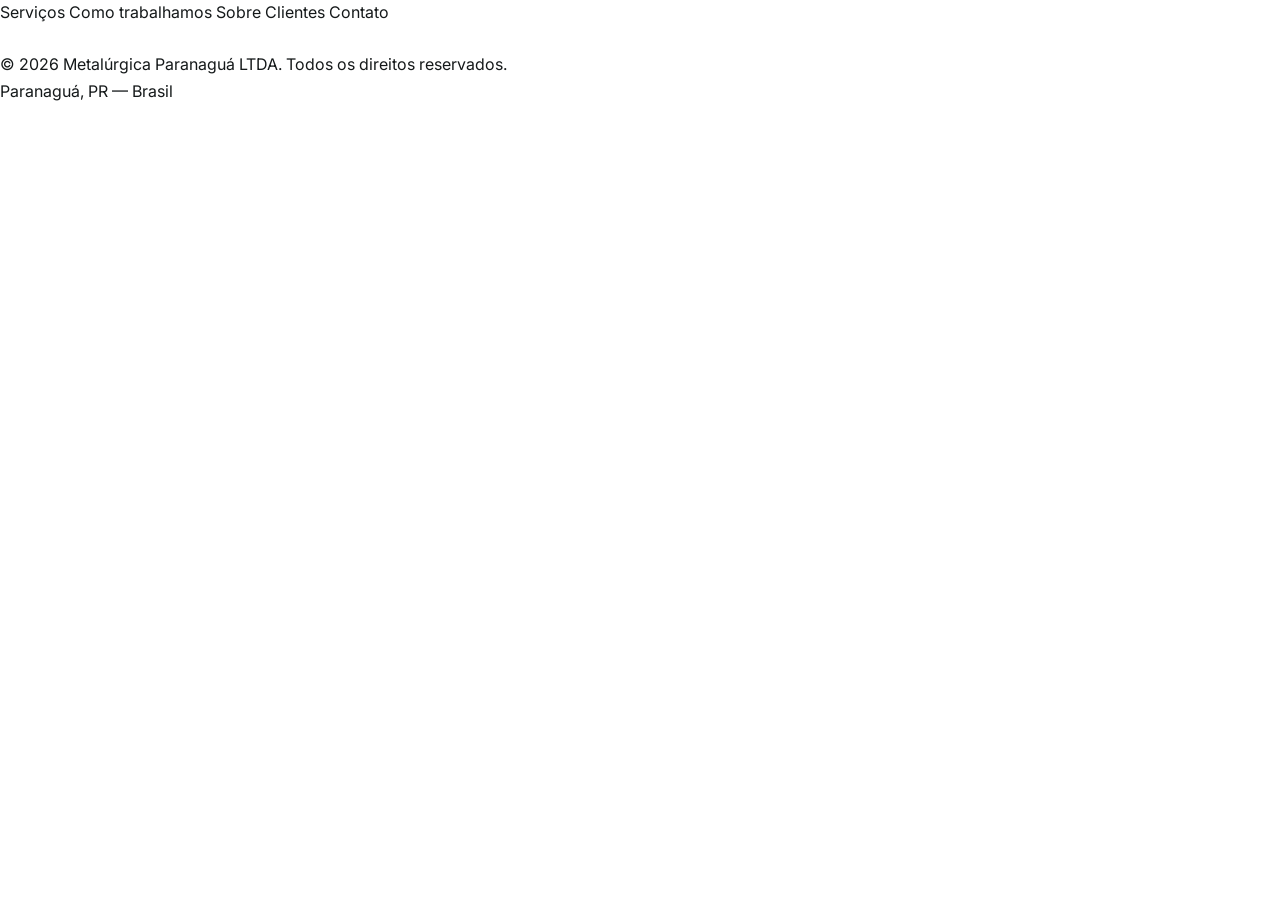
==== commit 279cda10: "feat: add CSS design system (tokens/base/styles) and semantic HTML skeleton - css/tokens.css: full :" ====
--- a/index.html
+++ b/index.html
@@ -4,1232 +4,208 @@
   <meta charset="UTF-8">
   <meta name="viewport" content="width=device-width, initial-scale=1.0">
   <meta name="description" content="Metalúrgica Paranaguá — engenharia, fabricação e montagem industrial sob medida. Atendemos o Complexo Portuário de Paranaguá e toda a região sul desde 2011.">
+
   <title>Metalúrgica Paranaguá — Engenharia e Fabricação Industrial</title>
 
-  <!-- Fontes do design system: Sora (display) · Inter (corpo) · IBM Plex Mono (labels) -->
+  <!-- Preconnect para Google Fonts (declarado em base.css) -->
   <link rel="preconnect" href="https://fonts.googleapis.com">
   <link rel="preconnect" href="https://fonts.gstatic.com" crossorigin>
-  <link href="https://fonts.googleapis.com/css2?family=Sora:wght@400;600;700;800&family=Inter:wght@400;500;600&family=IBM+Plex+Mono:wght@500;600&display=swap" rel="stylesheet">
-
-  <style>
-    /* ================================================
-       TOKENS — todos extraídos do designsystem.html
-    ================================================ */
-    :root {
-      /* Cores principais */
-      --teal-900:    #0c3a3d;   /* Pantone 316C  */
-      --teal-700:    #155257;   /* intermediário  */
-      --teal-600:    #1c7d76;   /* Pantone 7718C */
-      --teal-aux:    #2d7a78;   /* Pantone 7717C */
-      --teal-400:    #4ea69e;   /* Pantone 3272C */
-      --teal-200:    #a9cdc3;   /* Pantone 563C  */
-      --forest-700:  #1f5c44;   /* Pantone 555C  */
-
-      /* Neutras */
-      --ink-900:     #15191a;   /* Pantone Black 6C     */
-      --gray-600:    #7c8082;   /* Cool Gray 7C          */
-      --gray-400:    #a9acad;   /* Pantone 429C          */
-      --gray-300:    #c7c9ca;   /* Cool Gray 4C          */
-      --gray-100:    #e9ebea;   /* Pantone 663C          */
-      --white:       #ffffff;
-
-      /* Cítricas por segmento (pág. 10 do manual) */
-      --citrus-green:  #6fbe44;  /* Engenharia      · 360C */
-      --citrus-orange: #f4792e;  /* Constr. Civil   · 165C */
-      --citrus-red:    #e0382c;  /* Constr. Ind.    · 179C */
-      --citrus-teal:   #1c7d76;  /* Metalurgia/Munk · principal */
-
-      --accent:      var(--citrus-teal);
-      --accent-dim:  #eef6f5;
-
-      /* Espaçamento modular */
-      --s1: 8px;  --s2: 16px;  --s3: 24px;
-      --s4: 40px; --s5: 64px;  --s6: 96px;
-
-      /* Tipografia */
-      --font-display: 'Sora', sans-serif;
-      --font-body:    'Inter', sans-serif;
-      --font-mono:    'IBM Plex Mono', monospace;
-
-      /* Bordes */
-      --r-sm: 4px;
-      --r-md: 8px;
-
-      /* Layout */
-      --max-w:    1180px;
-      --header-h: 68px;
-    }
-
-    /* ================================================
-       RESET
-    ================================================ */
-    *, *::before, *::after { box-sizing: border-box; margin: 0; padding: 0; }
-    html { scroll-behavior: smooth; }
-    body {
-      font-family: var(--font-body);
-      font-size: 16px;
-      line-height: 1.55;
-      color: var(--ink-900);
-      background: var(--white);
-      -webkit-font-smoothing: antialiased;
-      overflow-x: hidden;
-    }
-    img   { max-width: 100%; display: block; }
-    a     { color: inherit; text-decoration: none; }
-    ul    { list-style: none; }
-    button { cursor: pointer; border: none; background: none; font-family: inherit; }
-
-    /* Foco visível — acessibilidade */
-    :focus-visible {
-      outline: 2px solid var(--teal-400);
-      outline-offset: 3px;
-      border-radius: var(--r-sm);
-    }
-
-    /* ================================================
-       TIPOGRAFIA (escala do design system)
-    ================================================ */
-    h1, h2, h3, h4 {
-      font-family: var(--font-display);
-      letter-spacing: -.01em;
-      color: var(--teal-900);
-      line-height: 1.2;
-    }
-    h1 { font-size: clamp(2.4rem, 5vw, 4rem);   font-weight: 800; line-height: 1.04; }
-    h2 { font-size: clamp(1.7rem, 3vw, 2.4rem); font-weight: 700; }
-    h3 { font-size: 1.15rem; font-weight: 700; }
-
-    .eyebrow {
-      font-family: var(--font-mono);
-      font-size: .72rem;
-      letter-spacing: .12em;
-      text-transform: uppercase;
-      color: var(--teal-600);
-      font-weight: 600;
-      display: block;
-      margin-bottom: var(--s2);
-    }
-    p.lede {
-      font-size: 1.05rem;
-      color: #3c4444;
-      max-width: 600px;
-      line-height: 1.65;
-    }
-
-    /* ================================================
-       LAYOUT
-    ================================================ */
-    .wrap {
-      max-width: var(--max-w);
-      margin: 0 auto;
-      padding: 0 var(--s3);
-    }
-    section { padding: var(--s6) 0; }
-
-    /* ================================================
-       BOTÕES (border-radius: 4px — exato do DS)
-    ================================================ */
-    .btn {
-      display: inline-flex;
-      align-items: center;
-      gap: 8px;
-      font-family: var(--font-body);
-      font-weight: 600;
-      font-size: .92rem;
-      padding: 12px 22px;
-      border-radius: var(--r-sm);
-      border: 1.5px solid transparent;
-      cursor: pointer;
-      text-decoration: none;
-      transition: transform .15s ease, background .15s ease, border-color .15s ease, color .15s ease;
-      white-space: nowrap;
-    }
-    .btn:hover { transform: translateY(-1px); }
-
-    .btn-primary {
-      background: var(--accent);
-      color: var(--white);
-      border-color: var(--accent);
-    }
-    .btn-primary:hover { background: var(--teal-700); border-color: var(--teal-700); }
-
-    .btn-outline-dark {
-      border-color: var(--teal-900);
-      color: var(--teal-900);
-      background: transparent;
-    }
-    .btn-outline-dark:hover { background: var(--teal-900); color: var(--white); }
-
-    .btn-outline-light {
-      border-color: rgba(255,255,255,.5);
-      color: var(--white);
-      background: transparent;
-    }
-    .btn-outline-light:hover {
-      background: var(--white);
-      color: var(--teal-900);
-      border-color: var(--white);
-    }
-
-    .btn-wa {
-      background: #25D366;
-      color: var(--white);
-      border-color: #25D366;
-    }
-    .btn-wa:hover { background: #1dab53; border-color: #1dab53; }
-
-    /* ================================================
-       BADGES DE SEGMENTO (cítricas — exatas do DS)
-    ================================================ */
-    .badge {
-      display: inline-flex;
-      align-items: center;
-      gap: 6px;
-      font-family: var(--font-mono);
-      font-size: .7rem;
-      letter-spacing: .06em;
-      text-transform: uppercase;
-      padding: 5px 10px;
-      border-radius: 20px;
-      font-weight: 600;
-    }
-    .badge::before {
-      content: '';
-      width: 6px; height: 6px;
-      border-radius: 50%;
-      background: currentColor;
-      flex-shrink: 0;
-    }
-    .b-metalurgia  { background: #eef6f5; color: var(--teal-700); }
-    .b-engenharia  { background: #eef8e7; color: #4d8a2e; }
-    .b-civil       { background: #fef0e6; color: #c25c1d; }
-    .b-industrial  { background: #fcebe9; color: #b22a20; }
-
-    /* ================================================
-       BLUEPRINT — padrão de grade técnica (exato do DS)
-    ================================================ */
-    .blueprint {
-      background-color: var(--teal-900);
-      background-image:
-        linear-gradient(rgba(255,255,255,.06) 1px, transparent 1px),
-        linear-gradient(90deg, rgba(255,255,255,.06) 1px, transparent 1px);
-      background-size: 28px 28px;
-      color: var(--white);
-    }
-    .blueprint h1, .blueprint h2, .blueprint h3 { color: var(--white); }
-    .blueprint .eyebrow { color: var(--teal-400); }
-
-    /* ================================================
-       FACET-FRAME — assinatura visual (exata do DS)
-       3 camadas: foto PB · overlay diagonal multiply · cunha sólida esq.
-    ================================================ */
-    .facet-frame {
-      position: relative;
-      aspect-ratio: 4 / 3;
-      overflow: hidden;
-      border-radius: var(--r-md);
-      background: var(--teal-900);
-    }
-    .facet-frame picture,
-    .facet-frame img {
-      position: absolute;
-      inset: 0;
-      width: 100%;
-      height: 100%;
-      object-fit: cover;
-      filter: grayscale(1) contrast(1.05) brightness(.9);
-    }
-    /* Overlay diagonal — mix-blend-mode multiply */
-    .facet-frame::after {
-      content: '';
-      position: absolute;
-      inset: 0;
-      background: linear-gradient(
-        115deg,
-        var(--teal-900) 0 38%,
-        transparent    38% 62%,
-        var(--teal-600) 62% 100%
-      );
-      mix-blend-mode: multiply;
-      opacity: .78;
-      z-index: 1;
-    }
-    /* Cunha sólida na borda esquerda */
-    .facet-frame::before {
-      content: '';
-      position: absolute;
-      inset: 0;
-      z-index: 2;
-      clip-path: polygon(0 0, 32% 0, 18% 100%, 0 100%);
-      background: var(--teal-900);
-    }
-    /* Placeholder visual enquanto não há foto — hachura diagonal sutil */
-    .facet-frame .ff-placeholder {
-      position: absolute;
-      inset: 0;
-      background-image:
-        repeating-linear-gradient( 45deg, rgba(255,255,255,.035) 0 1px, transparent 1px 28px),
-        repeating-linear-gradient(-45deg, rgba(255,255,255,.035) 0 1px, transparent 1px 28px);
-    }
-
-    /* ================================================
-       HEADER FIXO
-    ================================================ */
-    #site-header {
-      position: fixed;
-      top: 0; left: 0; right: 0;
-      height: var(--header-h);
-      z-index: 100;
-      background: rgba(255,255,255,.97);
-      backdrop-filter: blur(8px);
-      -webkit-backdrop-filter: blur(8px);
-      border-bottom: 1px solid var(--gray-100);
-      transition: box-shadow .2s ease;
-    }
-    #site-header.scrolled {
-      box-shadow: 0 2px 20px rgba(12,58,61,.10);
-    }
-    .header-inner {
-      display: flex;
-      align-items: center;
-      justify-content: space-between;
-      height: var(--header-h);
-      gap: var(--s3);
-    }
-
-    /* Logo no header */
-    .nav-logo {
-      display: flex;
-      align-items: center;
-      gap: 10px;
-      flex-shrink: 0;
-      transition: opacity .15s;
-    }
-    .nav-logo:hover { opacity: .85; }
-    .nav-logo .mark { width: 40px; height: 40px; }
-    .nav-logo .wordmark {
-      font-family: var(--font-display);
-      font-weight: 700;
-      font-size: .9rem;
-      color: var(--teal-900);
-      line-height: 1.25;
-    }
-    .nav-logo .wordmark small {
-      display: block;
-      font-weight: 400;
-      font-size: .74rem;
-      color: var(--gray-600);
-      letter-spacing: .01em;
-    }
-
-    /* Links do header */
-    nav.header-nav {
-      display: flex;
-      align-items: center;
-      gap: var(--s3);
-    }
-    .header-nav a {
-      font-size: .88rem;
-      font-weight: 500;
-      color: var(--gray-600);
-      position: relative;
-      padding-bottom: 3px;
-      transition: color .15s;
-    }
-    .header-nav a::after {
-      content: '';
-      position: absolute;
-      bottom: 0; left: 0;
-      width: 0; height: 1.5px;
-      background: var(--teal-600);
-      transition: width .2s ease;
-    }
-    .header-nav a:hover { color: var(--teal-900); }
-    .header-nav a:hover::after { width: 100%; }
-
-    /* Hamburger */
-    .hamburger {
-      display: none;
-      flex-direction: column;
-      gap: 5px;
-      padding: 6px;
-    }
-    .hamburger span {
-      display: block;
-      width: 22px; height: 2px;
-      background: var(--teal-900);
-      border-radius: 2px;
-      transition: transform .2s, opacity .2s;
-    }
-    .hamburger.open span:nth-child(1) { transform: translateY(7px) rotate(45deg); }
-    .hamburger.open span:nth-child(2) { opacity: 0; }
-    .hamburger.open span:nth-child(3) { transform: translateY(-7px) rotate(-45deg); }
-
-    /* Menu mobile */
-    #mobile-nav {
-      display: none;
-      position: fixed;
-      top: var(--header-h);
-      left: 0; right: 0;
-      background: var(--white);
-      border-bottom: 1px solid var(--gray-100);
-      padding: var(--s2) var(--s3) var(--s4);
-      flex-direction: column;
-      gap: 2px;
-      box-shadow: 0 8px 24px rgba(12,58,61,.08);
-      z-index: 99;
-    }
-    #mobile-nav.open { display: flex; }
-    #mobile-nav a {
-      font-size: .97rem;
-      font-weight: 500;
-      color: var(--ink-900);
-      padding: 11px 0;
-      border-bottom: 1px solid var(--gray-100);
-    }
-    #mobile-nav a:last-of-type { border-bottom: none; }
-    #mobile-nav .btn { margin-top: var(--s2); align-self: flex-start; }
-
-    @media (max-width: 860px) {
-      .header-nav,
-      .header-cta { display: none; }
-      .hamburger   { display: flex; }
-    }
-
-    /* Empurra o main para baixo do header */
-    main { padding-top: var(--header-h); }
-
-    /* ================================================
-       1 · HERO
-    ================================================ */
-    .hero-section { padding: var(--s6) 0; }
-
-    .hero-grid {
-      display: grid;
-      grid-template-columns: 1.1fr .9fr;
-      gap: var(--s4);
-      align-items: center;
-    }
-    @media (max-width: 860px) {
-      .hero-grid { grid-template-columns: 1fr; }
-      .hero-grid .facet-frame { aspect-ratio: 16/9; order: -1; }
-    }
-
-    .hero-text h1 em {
-      font-style: normal;
-      color: var(--teal-400);
-    }
-    .hero-text .lede { color: rgba(255,255,255,.78); }
-
-    .hero-cta {
-      display: flex;
-      gap: var(--s2);
-      flex-wrap: wrap;
-      margin-top: var(--s3);
-    }
-    .hero-stat-row {
-      display: flex;
-      gap: var(--s4);
-      margin-top: var(--s4);
-      flex-wrap: wrap;
-      padding-top: var(--s3);
-      border-top: 1px solid rgba(255,255,255,.1);
-    }
-    .hero-stat {
-      font-family: var(--font-mono);
-      font-size: .76rem;
-      color: rgba(255,255,255,.55);
-      line-height: 1.4;
-    }
-    .hero-stat b {
-      display: block;
-      font-family: var(--font-display);
-      font-size: 1.5rem;
-      font-weight: 700;
-      color: var(--white);
-      line-height: 1.1;
-    }
-
-    /* ================================================
-       2 · FAIXA DE CREDIBILIDADE
-    ================================================ */
-    .credibility-strip {
-      border-top:    1px solid var(--gray-100);
-      border-bottom: 1px solid var(--gray-100);
-      padding: var(--s4) 0;
-    }
-    .credibility {
-      display: flex;
-      flex-wrap: wrap;
-      align-items: center;
-      justify-content: space-between;
-      gap: var(--s3);
-    }
-    .credibility .client {
-      font-family: var(--font-display);
-      font-weight: 700;
-      font-size: 1.05rem;
-      color: var(--gray-300);
-      letter-spacing: .02em;
-      transition: color .2s;
-    }
-    .credibility .client:hover { color: var(--teal-600); }
-
-    /* ================================================
-       3 · SERVIÇOS
-    ================================================ */
-    #servicos { background: var(--white); }
-
-    .services-intro { margin-bottom: var(--s5); }
-
-    .services-grid {
-      display: grid;
-      grid-template-columns: repeat(3, 1fr);
-      gap: var(--s3);
-    }
-    @media (max-width: 860px) { .services-grid { grid-template-columns: 1fr 1fr; } }
-    @media (max-width: 560px) { .services-grid { grid-template-columns: 1fr; } }
-
-    .service-card {
-      border: 1px solid var(--gray-100);
-      border-radius: var(--r-md);
-      padding: var(--s3);
-      display: flex;
-      flex-direction: column;
-      gap: 10px;
-      position: relative;
-      overflow: hidden;
-      transition: box-shadow .2s ease, transform .2s ease;
-    }
-    .service-card::before {
-      content: '';
-      position: absolute;
-      left: 0; top: 0; bottom: 0;
-      width: 4px;
-      background: var(--accent);
-    }
-    .service-card:hover {
-      box-shadow: 0 6px 28px rgba(12,58,61,.09);
-      transform: translateY(-3px);
-    }
-    .service-card .num {
-      font-family: var(--font-mono);
-      font-size: .72rem;
-      color: var(--gray-400);
-    }
-    .service-card h3 { margin-bottom: 0; }
-    .service-card p {
-      font-size: .92rem;
-      color: #454d4d;
-      margin: 0;
-      line-height: 1.6;
-      flex: 1;
-    }
-
-    /* CTA único ao final dos serviços */
-    .services-cta {
-      text-align: center;
-      margin-top: var(--s5);
-      padding-top: var(--s4);
-      border-top: 1px solid var(--gray-100);
-    }
-
-    /* ================================================
-       4 · DIFERENCIAIS / COMO TRABALHAMOS
-    ================================================ */
-    .diff-layout {
-      display: grid;
-      grid-template-columns: 1fr 1.1fr;
-      gap: var(--s5);
-      align-items: start;
-    }
-    @media (max-width: 860px) {
-      .diff-layout { grid-template-columns: 1fr; gap: var(--s4); }
-    }
-
-    .diff-intro .lede { color: rgba(255,255,255,.72); margin-bottom: var(--s4); }
-    .diff-intro h2   { margin-bottom: var(--s2); }
-
-    .diff-list {
-      display: flex;
-      flex-direction: column;
-      gap: var(--s2);
-    }
-    .diff-item {
-      display: grid;
-      grid-template-columns: 28px 1fr;
-      gap: var(--s2);
-      padding: var(--s3);
-      border: 1px solid rgba(255,255,255,.08);
-      border-radius: var(--r-md);
-      background: rgba(255,255,255,.04);
-    }
-    .diff-num {
-      font-family: var(--font-mono);
-      font-size: .72rem;
-      font-weight: 600;
-      color: var(--teal-400);
-      padding-top: 3px;
-    }
-    .diff-item h3 { color: var(--white); font-size: 1rem; margin-bottom: 4px; }
-    .diff-item p  { font-size: .88rem; color: rgba(255,255,255,.58); margin: 0; line-height: 1.55; }
-
-    /* ================================================
-       5 · CONTATO
-    ================================================ */
-    #contato { background: var(--gray-100); }
-
-    .contato-layout {
-      display: grid;
-      grid-template-columns: 1fr 1fr;
-      gap: var(--s5);
-      align-items: start;
-    }
-    @media (max-width: 860px) {
-      .contato-layout { grid-template-columns: 1fr; gap: var(--s4); }
-    }
-
-    .contato-info .lede { margin-bottom: var(--s4); }
-
-    .contact-items { display: flex; flex-direction: column; gap: var(--s3); }
-    .contact-item  { display: flex; align-items: flex-start; gap: var(--s2); }
-
-    .contact-icon {
-      width: 40px; height: 40px;
-      background: var(--teal-900);
-      border-radius: var(--r-sm);
-      display: flex;
-      align-items: center;
-      justify-content: center;
-      flex-shrink: 0;
-      color: var(--white);
-    }
-    .contact-text strong {
-      font-family: var(--font-mono);
-      font-size: .68rem;
-      letter-spacing: .08em;
-      text-transform: uppercase;
-      color: var(--teal-700);
-      display: block;
-      margin-bottom: 3px;
-    }
-    .contact-text span,
-    .contact-text a {
-      font-size: .95rem;
-      color: var(--ink-900);
-      line-height: 1.5;
-    }
-    .contact-text a:hover { color: var(--teal-600); }
-
-    /* Card de ação */
-    .contato-cta-card {
-      background: var(--teal-900);
-      border-radius: var(--r-md);
-      padding: var(--s4);
-      color: var(--white);
-    }
-    .contato-cta-card .eyebrow { color: var(--teal-400); }
-    .contato-cta-card h3 { color: var(--white); font-size: 1.3rem; margin-bottom: var(--s2); }
-    .contato-cta-card .desc {
-      font-size: .92rem;
-      color: rgba(255,255,255,.65);
-      margin-bottom: var(--s3);
-      line-height: 1.6;
-    }
-    .contato-cta-card .footnote {
-      font-size: .78rem;
-      color: rgba(255,255,255,.35);
-      margin-top: var(--s2);
-    }
-
-    /* ================================================
-       6 · RODAPÉ — textura do ícone (exata do DS)
-    ================================================ */
-    #site-footer {
-      background: var(--ink-900);
-      color: rgba(255,255,255,.8);
-      position: relative;
-      overflow: hidden;
-    }
-    .footer-tex {
-      position: absolute;
-      inset: 0;
-      opacity: .06;
-      background-image:
-        repeating-linear-gradient( 60deg, transparent 0 14px, #fff 14px 16px),
-        repeating-linear-gradient(-60deg, transparent 0 14px, #fff 14px 16px);
-      pointer-events: none;
-    }
-    .footer-inner { position: relative; z-index: 1; }
-
-    /* Faixa de clientes no topo do footer */
-    .footer-clients {
-      display: flex;
-      flex-wrap: wrap;
-      align-items: center;
-      justify-content: space-between;
-      gap: var(--s3);
-      padding: var(--s4) 0;
-      border-bottom: 1px solid rgba(255,255,255,.08);
-    }
-    .footer-clients .client { color: rgba(255,255,255,.35); }
-
-    /* Colunas do footer */
-    .footer-cols {
-      display: grid;
-      grid-template-columns: 1.3fr .8fr .8fr;
-      gap: var(--s4);
-      padding: var(--s5) 0 var(--s4);
-    }
-    @media (max-width: 760px) {
-      .footer-cols { grid-template-columns: 1fr; gap: var(--s4); }
-    }
-    .footer-cols h4 {
-      font-family: var(--font-mono);
-      font-size: .72rem;
-      letter-spacing: .1em;
-      text-transform: uppercase;
-      color: var(--white);
-      margin-bottom: 14px;
-    }
-    .footer-cols p {
-      font-size: .87rem;
-      color: rgba(255,255,255,.45);
-      line-height: 1.65;
-      max-width: 280px;
-      margin-top: var(--s2);
-    }
-    .footer-cols a {
-      display: block;
-      font-size: .88rem;
-      color: rgba(255,255,255,.55);
-      margin-bottom: 8px;
-      transition: color .15s;
-      line-height: 1.5;
-    }
-    .footer-cols a:hover { color: var(--white); }
-
-    /* Barra de copyright */
-    .footer-bottom {
-      display: flex;
-      align-items: center;
-      justify-content: space-between;
-      flex-wrap: wrap;
-      gap: var(--s2);
-      padding: var(--s3) 0;
-      border-top: 1px solid rgba(255,255,255,.07);
-      font-size: .8rem;
-      color: rgba(255,255,255,.28);
-    }
-
-    /* ================================================
-       WHATSAPP FLUTUANTE
-    ================================================ */
-    .wa-float {
-      position: fixed;
-      bottom: 28px; right: 28px;
-      z-index: 200;
-      width: 56px; height: 56px;
-      background: #25D366;
-      border-radius: 50%;
-      display: flex;
-      align-items: center;
-      justify-content: center;
-      box-shadow: 0 4px 16px rgba(37,211,102,.4);
-      transition: transform .2s, box-shadow .2s;
-    }
-    .wa-float:hover {
-      transform: scale(1.1);
-      box-shadow: 0 8px 24px rgba(37,211,102,.5);
-    }
-    .wa-float::before {
-      content: '';
-      position: absolute;
-      width: 100%; height: 100%;
-      background: rgba(37,211,102,.4);
-      border-radius: 50%;
-      animation: wa-ping 2.2s ease-out infinite;
-    }
-    @keyframes wa-ping {
-      0%   { transform: scale(1);   opacity: .8; }
-      70%  { transform: scale(1.7); opacity: 0;  }
-      100% { transform: scale(1.7); opacity: 0;  }
-    }
-
-    /* ================================================
-       ACESSIBILIDADE — classe de conteúdo oculto
-    ================================================ */
-    .sr-only {
-      position: absolute; width: 1px; height: 1px;
-      padding: 0; margin: -1px; overflow: hidden;
-      clip: rect(0,0,0,0); white-space: nowrap; border: 0;
-    }
-
-    /* ================================================
-       UTILITÁRIOS
-    ================================================ */
-    @media (max-width: 560px) {
-      .hero-cta { flex-direction: column; }
-      .hero-cta .btn { width: 100%; justify-content: center; }
-      .wa-float { bottom: 20px; right: 20px; }
-      .footer-bottom { flex-direction: column; align-items: flex-start; }
-    }
-  </style>
+
+  <!-- Design system: tokens → base → componentes (nesta ordem) -->
+  <link rel="stylesheet" href="css/tokens.css">
+  <link rel="stylesheet" href="css/base.css">
+  <link rel="stylesheet" href="css/styles.css">
 </head>
 <body>
 
   <!-- ============================================================
-       1 · HEADER FIXO
-       Logo SVG inline (paths extraídos do designsystem.html)
-       CTA principal = WhatsApp wa.me
+       HEADER — fixo, logo + nav principal + CTA
   ============================================================ -->
-  <header id="site-header">
+  <header id="site-header" role="banner">
     <div class="wrap">
       <div class="header-inner">
 
-        <!-- Logo: marca SVG inline + wordmark em texto -->
-        <a href="#inicio" class="nav-logo" aria-label="Metalúrgica Paranaguá — ir ao início da página">
-          <svg class="mark" viewBox="0 0 240 240" xmlns="http://www.w3.org/2000/svg"
-               aria-hidden="true" focusable="false">
-            <rect x="20" y="20" width="200" height="200"
-                  fill="none" stroke="var(--teal-900)" stroke-width="6"/>
-            <polygon points="42,92 72,70 72,168 42,140"   fill="var(--teal-900)"/>
-            <polygon points="72,72 130,72 102,205"         fill="var(--teal-900)"/>
-            <rect x="132" y="42" width="28" height="58"    fill="var(--teal-600)"/>
-            <path d="M132,92 A58,58 0 0 1 132,208 L132,178 A28,28 0 0 0 132,122 Z"
-                  fill="var(--teal-600)"/>
-          </svg>
-          <div class="wordmark">
-            Metalúrgica Paranaguá
-            <small>Engenharia &amp; Fabricação Industrial</small>
-          </div>
+        <!-- Logo -->
+        <a href="#hero" class="nav-logo" aria-label="Metalúrgica Paranaguá — ir ao início">
+          <!-- placeholder: substituir pelo SVG inline ou <img> do arquivo assets/logo.svg -->
         </a>
 
-        <!-- Nav desktop -->
+        <!-- Navegação desktop -->
         <nav class="header-nav" aria-label="Menu principal">
           <a href="#servicos">Serviços</a>
           <a href="#diferenciais">Como trabalhamos</a>
+          <a href="#sobre">Sobre</a>
           <a href="#clientes">Clientes</a>
           <a href="#contato">Contato</a>
         </nav>
 
         <!-- CTA desktop -->
         <div class="header-cta">
-          <a href="https://wa.me/554134226670?text=Olá!%20Gostaria%20de%20solicitar%20um%20orçamento."
-             class="btn btn-primary"
-             target="_blank"
-             rel="noopener noreferrer"
-             aria-label="Abrir WhatsApp para solicitar orçamento">
-            <svg width="15" height="15" viewBox="0 0 24 24" fill="currentColor" aria-hidden="true">
-              <path d="M17.472 14.382c-.297-.149-1.758-.867-2.03-.967-.273-.099-.471-.148-.67.15-.197.297-.767.966-.94 1.164-.173.199-.347.223-.644.075-.297-.15-1.255-.463-2.39-1.475-.883-.788-1.48-1.761-1.653-2.059-.173-.297-.018-.458.13-.606.134-.133.298-.347.446-.52.149-.174.198-.298.298-.497.099-.198.05-.371-.025-.52-.075-.149-.669-1.612-.916-2.207-.242-.579-.487-.5-.669-.51a12.8 12.8 0 0 0-.57-.01c-.198 0-.52.074-.792.372-.272.297-1.04 1.016-1.04 2.479 0 1.462 1.065 2.875 1.213 3.074.149.198 2.096 3.2 5.077 4.487.709.306 1.262.489 1.694.625.712.227 1.36.195 1.871.118.571-.085 1.758-.719 2.006-1.413.248-.694.248-1.289.173-1.413-.074-.124-.272-.198-.57-.347m-5.421 7.403h-.004a9.87 9.87 0 0 1-5.031-1.378l-.361-.214-3.741.982.998-3.648-.235-.374a9.86 9.86 0 0 1-1.51-5.26c.001-5.45 4.436-9.884 9.888-9.884 2.64 0 5.122 1.03 6.988 2.898a9.825 9.825 0 0 1 2.893 6.994c-.003 5.45-4.437 9.884-9.885 9.884m8.413-18.297A11.815 11.815 0 0 0 12.05 0C5.495 0 .16 5.335.157 11.892c0 2.096.547 4.142 1.588 5.945L.057 24l6.305-1.654a11.882 11.882 0 0 0 5.683 1.448h.005c6.554 0 11.89-5.335 11.893-11.893a11.821 11.821 0 0 0-3.48-8.413z"/>
-            </svg>
-            WhatsApp
-          </a>
+          <!-- botão WhatsApp -->
         </div>
 
         <!-- Botão hamburguer (mobile) -->
-        <button class="hamburger" id="hamburger"
-                aria-label="Abrir menu de navegação"
-                aria-expanded="false"
-                aria-controls="mobile-nav">
-          <span></span><span></span><span></span>
+        <button
+          class="hamburger"
+          id="hamburger"
+          aria-label="Abrir menu de navegação"
+          aria-expanded="false"
+          aria-controls="mobile-nav"
+        >
+          <span></span>
+          <span></span>
+          <span></span>
         </button>
+
       </div>
     </div>
 
     <!-- Menu mobile (oculto por padrão) -->
-    <nav id="mobile-nav" aria-label="Menu de navegação mobile">
+    <nav id="mobile-nav" aria-label="Menu de navegação mobile" hidden>
       <a href="#servicos">Serviços</a>
       <a href="#diferenciais">Como trabalhamos</a>
+      <a href="#sobre">Sobre</a>
       <a href="#clientes">Clientes</a>
       <a href="#contato">Contato</a>
-      <a href="https://wa.me/554134226670?text=Olá!%20Gostaria%20de%20solicitar%20um%20orçamento."
-         class="btn btn-primary"
-         target="_blank"
-         rel="noopener noreferrer">WhatsApp — fale com a gente</a>
     </nav>
   </header>
-
-  <main id="inicio">
-
-    <!-- ============================================================
-         2 · HERO
-         Fundo blueprint (teal-900 + grade técnica)
-         Grid 2 colunas: headline/CTA | facet-frame
-    ============================================================ -->
-    <section class="blueprint hero-section" aria-labelledby="hero-h1">
-      <div class="wrap">
-        <div class="hero-grid">
-
-          <!-- Texto e CTAs -->
-          <div class="hero-text">
-            <span class="eyebrow">Paranaguá, PR · desde 2011</span>
-            <h1 id="hero-h1">
-              Estrutura, fabricação e montagem industrial <em>sob medida</em>
-            </h1>
-            <p class="lede">
-              Da engenharia ao jateamento e pintura, conduzimos cada etapa com equipe própria —
-              para plantas industriais que não podem parar.
-            </p>
-            <div class="hero-cta">
-              <a href="https://wa.me/554134226670?text=Olá!%20Gostaria%20de%20solicitar%20um%20orçamento."
-                 class="btn btn-primary"
-                 target="_blank"
-                 rel="noopener noreferrer"
-                 aria-label="Abrir WhatsApp para falar com a equipe">
-                <svg width="15" height="15" viewBox="0 0 24 24" fill="currentColor" aria-hidden="true">
-                  <path d="M17.472 14.382c-.297-.149-1.758-.867-2.03-.967-.273-.099-.471-.148-.67.15-.197.297-.767.966-.94 1.164-.173.199-.347.223-.644.075-.297-.15-1.255-.463-2.39-1.475-.883-.788-1.48-1.761-1.653-2.059-.173-.297-.018-.458.13-.606.134-.133.298-.347.446-.52.149-.174.198-.298.298-.497.099-.198.05-.371-.025-.52-.075-.149-.669-1.612-.916-2.207-.242-.579-.487-.5-.669-.51a12.8 12.8 0 0 0-.57-.01c-.198 0-.52.074-.792.372-.272.297-1.04 1.016-1.04 2.479 0 1.462 1.065 2.875 1.213 3.074.149.198 2.096 3.2 5.077 4.487.709.306 1.262.489 1.694.625.712.227 1.36.195 1.871.118.571-.085 1.758-.719 2.006-1.413.248-.694.248-1.289.173-1.413-.074-.124-.272-.198-.57-.347m-5.421 7.403h-.004a9.87 9.87 0 0 1-5.031-1.378l-.361-.214-3.741.982.998-3.648-.235-.374a9.86 9.86 0 0 1-1.51-5.26c.001-5.45 4.436-9.884 9.888-9.884 2.64 0 5.122 1.03 6.988 2.898a9.825 9.825 0 0 1 2.893 6.994c-.003 5.45-4.437 9.884-9.885 9.884m8.413-18.297A11.815 11.815 0 0 0 12.05 0C5.495 0 .16 5.335.157 11.892c0 2.096.547 4.142 1.588 5.945L.057 24l6.305-1.654a11.882 11.882 0 0 0 5.683 1.448h.005c6.554 0 11.89-5.335 11.893-11.893a11.821 11.821 0 0 0-3.48-8.413z"/>
-                </svg>
-                Fale com a gente
-              </a>
-              <a href="#servicos" class="btn btn-outline-light">Ver serviços</a>
-            </div>
-            <div class="hero-stat-row" aria-label="Números da empresa">
-              <div class="hero-stat"><b>2011</b>Fundação</div>
-              <div class="hero-stat"><b>6</b>Frentes de atuação</div>
-              <div class="hero-stat"><b>5+</b>Clientes de grande porte</div>
-            </div>
-          </div>
-
-          <!-- Facet-frame
-               Para adicionar a foto real:
-               1. Salve o arquivo como assets/img/hero.webp e assets/img/hero.jpg
-               2. Remova a div.ff-placeholder
-               3. Descomente o bloco <picture> abaixo
-          -->
-          <div class="facet-frame"
-               role="img"
-               aria-label="Obra de estrutura metálica industrial da Metalúrgica Paranaguá">
-            <div class="ff-placeholder" aria-hidden="true"></div>
-            <!--
-            <picture>
-              <source srcset="assets/img/hero.webp" type="image/webp">
-              <img src="assets/img/hero.jpg"
-                   alt="Equipe da Metalúrgica Paranaguá em montagem de estrutura metálica industrial"
-                   loading="eager"
-                   width="800" height="600">
-            </picture>
-            -->
-          </div>
-
-        </div>
-      </div>
-    </section>
-
-    <!-- ============================================================
-         3 · FAIXA DE CREDIBILIDADE — clientes
-    ============================================================ -->
-    <div id="clientes" class="credibility-strip" aria-labelledby="clientes-label">
-      <div class="wrap">
-        <div class="credibility">
-          <span class="eyebrow" id="clientes-label" style="margin-bottom:0;">Atende</span>
-          <span class="client" aria-label="Cliente: Bunge">Bunge</span>
-          <span class="client" aria-label="Cliente: Yara">Yara</span>
-          <span class="client" aria-label="Cliente: Petrobras">Petrobras</span>
-          <span class="client" aria-label="Cliente: TCP">TCP</span>
-          <span class="client" aria-label="Cliente: Mosaic">Mosaic</span>
-        </div>
-      </div>
-    </div>
-
-    <!-- ============================================================
-         4 · SERVIÇOS — 6 cards com left-border em --accent
-         Um único CTA ao fechar a seção (tom de voz do DS)
-    ============================================================ -->
-    <section id="servicos" aria-labelledby="servicos-h2">
-      <div class="wrap">
-
-        <div class="services-intro">
-          <span class="eyebrow">Frentes de atuação</span>
-          <h2 id="servicos-h2">O que fazemos</h2>
-          <p class="lede">
-            Conduzimos projetos industriais do início ao fim com estrutura própria —
-            sem terceirizar as etapas que definem qualidade e prazo.
-          </p>
-        </div>
-
-        <div class="services-grid" role="list">
-
-          <article class="service-card" role="listitem">
-            <span class="num">01</span>
-            <span class="badge b-engenharia">Engenharia</span>
-            <h3>Engenharia e Projeto</h3>
-            <p>Dimensionamento estrutural e projetos mecânicos sob medida, antes do primeiro corte de chapa. Traduzimos a necessidade da planta em documentação técnica executável.</p>
-          </article>
-
-          <article class="service-card" role="listitem">
-            <span class="num">02</span>
-            <span class="badge b-metalurgia">Metalurgia</span>
-            <h3>Fabricação e Usinagem</h3>
-            <p>Corte, conformação, soldagem e usinagem em estrutura própria. Trabalhamos aço carbono, inox e ligas especiais com controle dimensional rigoroso em cada etapa.</p>
-          </article>
-
-          <article class="service-card" role="listitem">
-            <span class="num">03</span>
-            <span class="badge b-industrial">Montagem Industrial</span>
-            <h3>Montagem Industrial</h3>
-            <p>Equipe própria em campo, do içamento ao alinhamento final. Atuamos em paradas programadas e emergenciais no Complexo Portuário de Paranaguá e região.</p>
-          </article>
-
-          <article class="service-card" role="listitem">
-            <span class="num">04</span>
-            <span class="badge b-metalurgia">Metalurgia</span>
-            <h3>Jateamento e Pintura</h3>
-            <p>Tratamento de superfície por jateamento abrasivo (SA 2½) e sistemas de pintura epóxi e poliuretano, conforme SSPC/NACE. Proteção compatível com o ambiente agressivo do porto.</p>
-          </article>
-
-          <article class="service-card" role="listitem">
-            <span class="num">05</span>
-            <span class="badge b-industrial">Manutenção Industrial</span>
-            <h3>Manutenção Industrial</h3>
-            <p>Manutenção preventiva e corretiva de equipamentos, estruturas e instalações. Minimizamos paradas não programadas e prolongamos a vida útil dos ativos da planta.</p>
-          </article>
-
-          <article class="service-card" role="listitem">
-            <span class="num">06</span>
-            <span class="badge b-metalurgia">Metalurgia</span>
-            <h3>Locação de Equipamentos</h3>
-            <p>Andaimes, plataformas elevatórias e ferramentas especiais disponíveis para locação com ou sem operador. Flexibilidade para obras pontuais ou contratos de longa duração.</p>
-          </article>
-
-        </div>
-
-        <!-- CTA único fechando os serviços — texto exato do design system -->
-        <div class="services-cta">
-          <a href="https://wa.me/554134226670?text=Olá!%20Gostaria%20de%20saber%20mais%20sobre%20os%20serviços%20da%20Metalúrgica%20Paranaguá."
-             class="btn btn-outline-dark"
-             target="_blank"
-             rel="noopener noreferrer">
-            Fale com a gente e veja como podemos ajudar no seu próximo projeto
-          </a>
-        </div>
-
-      </div>
-    </section>
-
-    <!-- ============================================================
-         5 · DIFERENCIAIS — como trabalhamos
-         Blueprint (teal-900 + grade) igual ao hero
-    ============================================================ -->
-    <section id="diferenciais" class="blueprint" aria-labelledby="diff-h2">
-      <div class="wrap">
-        <div class="diff-layout">
-
-          <div class="diff-intro">
-            <span class="eyebrow">Como trabalhamos</span>
-            <h2 id="diff-h2">Estrutura própria do começo ao fim</h2>
-            <p class="lede">
-              Não terceirizamos as etapas que definem o resultado. Isso nos dá controle real
-              sobre qualidade, prazo e segurança — e dá ao cliente uma única interlocução,
-              do projeto à entrega.
-            </p>
-            <a href="#contato" class="btn btn-outline-light">Entre em contato</a>
-          </div>
-
-          <div class="diff-list" role="list">
-
-            <div class="diff-item" role="listitem">
-              <span class="diff-num">01</span>
-              <div>
-                <h3>Equipe própria, sem intermediários</h3>
-                <p>Engenheiros, soldadores e montadores contratados diretamente. A qualidade do serviço não depende de subempreitada.</p>
-              </div>
-            </div>
-
-            <div class="diff-item" role="listitem">
-              <span class="diff-num">02</span>
-              <div>
-                <h3>Localização estratégica no porto</h3>
-                <p>Sediados a 1 km do Porto de Paranaguá, com logística ajustada para atender paradas e emergências sem perda de tempo.</p>
-              </div>
-            </div>
-
-            <div class="diff-item" role="listitem">
-              <span class="diff-num">03</span>
-              <div>
-                <h3>Rastreabilidade por etapa</h3>
-                <p>Cada fase do projeto é documentada: ensaios, laudos de soldagem e relatórios fotográficos entregues junto com a obra.</p>
-              </div>
-            </div>
-
-            <div class="diff-item" role="listitem">
-              <span class="diff-num">04</span>
-              <div>
-                <h3>Segurança integrada ao processo</h3>
-                <p>NRs aplicáveis em dia, PCMSO e PPRA atualizados. Atuamos dentro dos requisitos das maiores operadoras do porto.</p>
-              </div>
-            </div>
-
-          </div>
-        </div>
-      </div>
-    </section>
-
-    <!-- ============================================================
-         6 · CONTATO
-         Endereço: Rod. PR 407, s/nº, Km 01, Jd. Esperança, Paranaguá-PR
-         WhatsApp: wa.me/554134226670
-    ============================================================ -->
-    <section id="contato" aria-labelledby="contato-h2">
-      <div class="wrap">
-        <div class="contato-layout">
-
-          <!-- Informações de contato -->
-          <div class="contato-info">
-            <span class="eyebrow">Fale conosco</span>
-            <h2 id="contato-h2">Onde estamos e como chegar</h2>
-            <p class="lede">
-              Nossa oficina fica a poucos minutos do porto. Venha nos visitar ou mande
-              uma mensagem — respondemos rápido.
-            </p>
-
-            <div class="contact-items">
-
-              <div class="contact-item">
-                <div class="contact-icon" aria-hidden="true">
-                  <svg width="18" height="18" viewBox="0 0 24 24" fill="none"
-                       stroke="currentColor" stroke-width="2"
-                       stroke-linecap="round" stroke-linejoin="round">
-                    <path d="M21 10c0 7-9 13-9 13S3 17 3 10a9 9 0 0 1 18 0z"/>
-                    <circle cx="12" cy="10" r="3"/>
-                  </svg>
-                </div>
-                <div class="contact-text">
-                  <strong>Endereço</strong>
-                  <span>
-                    Rod. PR 407, s/nº, Km 01<br>
-                    Jardim Esperança — Paranaguá, PR
-                  </span>
-                </div>
-              </div>
-
-              <div class="contact-item">
-                <div class="contact-icon" aria-hidden="true">
-                  <svg width="18" height="18" viewBox="0 0 24 24" fill="none"
-                       stroke="currentColor" stroke-width="2"
-                       stroke-linecap="round" stroke-linejoin="round">
-                    <path d="M22 16.92v3a2 2 0 0 1-2.18 2 19.79 19.79 0 0 1-8.63-3.07A19.5 19.5 0 0 1 4.69 12 19.79 19.79 0 0 1 1.64 3.27 2 2 0 0 1 3.62 1h3a2 2 0 0 1 2 1.72c.127.96.361 1.903.7 2.81a2 2 0 0 1-.45 2.11L8.09 8.91a16 16 0 0 0 6 6l.77-.77a2 2 0 0 1 2.11-.45 12.84 12.84 0 0 0 2.81.7A2 2 0 0 1 22 16.92z"/>
-                  </svg>
-                </div>
-                <div class="contact-text">
-                  <strong>Telefone</strong>
-                  <a href="tel:+554134226670">(41) 3422-6670</a>
-                </div>
-              </div>
-
-              <div class="contact-item">
-                <div class="contact-icon" aria-hidden="true" style="background:#25D366;">
-                  <svg width="18" height="18" viewBox="0 0 24 24" fill="white" aria-hidden="true">
-                    <path d="M17.472 14.382c-.297-.149-1.758-.867-2.03-.967-.273-.099-.471-.148-.67.15-.197.297-.767.966-.94 1.164-.173.199-.347.223-.644.075-.297-.15-1.255-.463-2.39-1.475-.883-.788-1.48-1.761-1.653-2.059-.173-.297-.018-.458.13-.606.134-.133.298-.347.446-.52.149-.174.198-.298.298-.497.099-.198.05-.371-.025-.52-.075-.149-.669-1.612-.916-2.207-.242-.579-.487-.5-.669-.51a12.8 12.8 0 0 0-.57-.01c-.198 0-.52.074-.792.372-.272.297-1.04 1.016-1.04 2.479 0 1.462 1.065 2.875 1.213 3.074.149.198 2.096 3.2 5.077 4.487.709.306 1.262.489 1.694.625.712.227 1.36.195 1.871.118.571-.085 1.758-.719 2.006-1.413.248-.694.248-1.289.173-1.413-.074-.124-.272-.198-.57-.347m-5.421 7.403h-.004a9.87 9.87 0 0 1-5.031-1.378l-.361-.214-3.741.982.998-3.648-.235-.374a9.86 9.86 0 0 1-1.51-5.26c.001-5.45 4.436-9.884 9.888-9.884 2.64 0 5.122 1.03 6.988 2.898a9.825 9.825 0 0 1 2.893 6.994c-.003 5.45-4.437 9.884-9.885 9.884m8.413-18.297A11.815 11.815 0 0 0 12.05 0C5.495 0 .16 5.335.157 11.892c0 2.096.547 4.142 1.588 5.945L.057 24l6.305-1.654a11.882 11.882 0 0 0 5.683 1.448h.005c6.554 0 11.89-5.335 11.893-11.893a11.821 11.821 0 0 0-3.48-8.413z"/>
-                  </svg>
-                </div>
-                <div class="contact-text">
-                  <strong>WhatsApp</strong>
-                  <a href="https://wa.me/554134226670?text=Olá!%20Gostaria%20de%20solicitar%20um%20orçamento."
-                     target="_blank" rel="noopener noreferrer">(41) 3422-6670</a>
-                </div>
-              </div>
-
-            </div>
-          </div>
-
-          <!-- Card de ação / call-to-action -->
-          <div class="contato-cta-card">
-            <span class="eyebrow">Próximos passos</span>
-            <h3>Pronto para começar?</h3>
-            <p class="desc">
-              Descreva o projeto — dimensões, prazo e local de obra — e respondemos
-              com uma estimativa em até 24 horas.
-            </p>
-            <a href="https://wa.me/554134226670?text=Olá!%20Gostaria%20de%20solicitar%20um%20orçamento.%20Segue%20um%20resumo%20do%20projeto%3A%20"
-               class="btn btn-wa"
-               target="_blank"
-               rel="noopener noreferrer"
-               aria-label="Abrir WhatsApp para solicitar orçamento">
-              <svg width="16" height="16" viewBox="0 0 24 24" fill="currentColor" aria-hidden="true">
-                <path d="M17.472 14.382c-.297-.149-1.758-.867-2.03-.967-.273-.099-.471-.148-.67.15-.197.297-.767.966-.94 1.164-.173.199-.347.223-.644.075-.297-.15-1.255-.463-2.39-1.475-.883-.788-1.48-1.761-1.653-2.059-.173-.297-.018-.458.13-.606.134-.133.298-.347.446-.52.149-.174.198-.298.298-.497.099-.198.05-.371-.025-.52-.075-.149-.669-1.612-.916-2.207-.242-.579-.487-.5-.669-.51a12.8 12.8 0 0 0-.57-.01c-.198 0-.52.074-.792.372-.272.297-1.04 1.016-1.04 2.479 0 1.462 1.065 2.875 1.213 3.074.149.198 2.096 3.2 5.077 4.487.709.306 1.262.489 1.694.625.712.227 1.36.195 1.871.118.571-.085 1.758-.719 2.006-1.413.248-.694.248-1.289.173-1.413-.074-.124-.272-.198-.57-.347m-5.421 7.403h-.004a9.87 9.87 0 0 1-5.031-1.378l-.361-.214-3.741.982.998-3.648-.235-.374a9.86 9.86 0 0 1-1.51-5.26c.001-5.45 4.436-9.884 9.888-9.884 2.64 0 5.122 1.03 6.988 2.898a9.825 9.825 0 0 1 2.893 6.994c-.003 5.45-4.437 9.884-9.885 9.884m8.413-18.297A11.815 11.815 0 0 0 12.05 0C5.495 0 .16 5.335.157 11.892c0 2.096.547 4.142 1.588 5.945L.057 24l6.305-1.654a11.882 11.882 0 0 0 5.683 1.448h.005c6.554 0 11.89-5.335 11.893-11.893a11.821 11.821 0 0 0-3.48-8.413z"/>
-              </svg>
-              Solicitar orçamento pelo WhatsApp
-            </a>
-            <p class="footnote">Respondemos em até 24 h nos dias úteis.</p>
-          </div>
-
-        </div>
-      </div>
-    </section>
+  <!-- /HEADER -->
+
+
+  <main id="conteudo-principal">
+
+    <!-- ============================================================
+         #HERO — headline principal, CTA e imagem (facet-frame)
+    ============================================================ -->
+    <section id="hero" aria-labelledby="hero-titulo">
+
+      <!-- headline -->
+      <!-- lede -->
+      <!-- CTAs (WhatsApp + ancora serviços) -->
+      <!-- facet-frame (placeholder de imagem) -->
+      <!-- estatísticas rápidas: fundação, frentes, clientes -->
+
+    </section>
+    <!-- /#HERO -->
+
+
+    <!-- ============================================================
+         #DIFERENCIAIS — como trabalhamos, equipe própria, diferenciais
+    ============================================================ -->
+    <section id="diferenciais" aria-labelledby="diferenciais-titulo">
+
+      <!-- eyebrow label -->
+      <!-- h2 -->
+      <!-- lista de diferenciais (equipe própria, localização, rastreabilidade, segurança) -->
+
+    </section>
+    <!-- /#DIFERENCIAIS -->
+
+
+    <!-- ============================================================
+         #SOBRE — história da empresa, missão, localização
+    ============================================================ -->
+    <section id="sobre" aria-labelledby="sobre-titulo">
+
+      <!-- eyebrow label -->
+      <!-- h2 -->
+      <!-- parágrafo sobre a história e propósito -->
+      <!-- dados: ano de fundação, localização, segmentos -->
+
+    </section>
+    <!-- /#SOBRE -->
+
+
+    <!-- ============================================================
+         #SERVICOS — 6 cards de frentes de atuação
+    ============================================================ -->
+    <section id="servicos" aria-labelledby="servicos-titulo">
+
+      <!-- eyebrow label -->
+      <!-- h2 -->
+      <!-- lede -->
+      <!-- grade de cards:
+           01 Engenharia e Projeto
+           02 Fabricação e Usinagem
+           03 Montagem Industrial
+           04 Jateamento e Pintura
+           05 Manutenção Industrial
+           06 Locação de Equipamentos -->
+      <!-- CTA único fechando a seção -->
+
+    </section>
+    <!-- /#SERVICOS -->
+
+
+    <!-- ============================================================
+         #CLIENTES — faixa de credibilidade com nomes de clientes
+    ============================================================ -->
+    <section id="clientes" aria-labelledby="clientes-titulo">
+
+      <!-- eyebrow label "Atende" -->
+      <!-- lista de clientes: Bunge · Yara · Petrobras · TCP · Mosaic -->
+
+    </section>
+    <!-- /#CLIENTES -->
+
+
+    <!-- ============================================================
+         #PROCESSO — etapas do processo de trabalho / fluxo
+    ============================================================ -->
+    <section id="processo" aria-labelledby="processo-titulo">
+
+      <!-- eyebrow label -->
+      <!-- h2 -->
+      <!-- etapas numeradas: briefing → engenharia → fabricação → montagem → entrega -->
+
+    </section>
+    <!-- /#PROCESSO -->
+
+
+    <!-- ============================================================
+         #CTA — bloco de chamada para ação principal (blueprint)
+    ============================================================ -->
+    <section id="cta" aria-labelledby="cta-titulo">
+
+      <!-- headline de conversão -->
+      <!-- subtexto breve -->
+      <!-- botão WhatsApp principal -->
+
+    </section>
+    <!-- /#CTA -->
+
+
+    <!-- ============================================================
+         #CONTATO — endereço, telefone, WhatsApp + card de ação
+    ============================================================ -->
+    <section id="contato" aria-labelledby="contato-titulo">
+
+      <!-- eyebrow label "Fale conosco" -->
+      <!-- h2 -->
+      <!-- itens de contato:
+           endereço: Rod. PR 407, s/nº, Km 01, Jd. Esperança, Paranaguá-PR
+           telefone: (41) 3422-6670
+           whatsapp: wa.me/554134226670 -->
+      <!-- card de ação / orçamento -->
+
+    </section>
+    <!-- /#CONTATO -->
 
   </main>
+  <!-- /MAIN -->
+
 
   <!-- ============================================================
-       7 · RODAPÉ
-       Textura do ícone: repeating-linear-gradient 60°/-60° (exato do DS)
-       Logo versão branca · sem seção de orçamentos
+       FOOTER — logo branca, colunas de links, copyright
   ============================================================ -->
-  <footer id="site-footer" aria-label="Rodapé">
-    <div class="footer-tex" aria-hidden="true"></div>
-    <div class="wrap footer-inner">
-
-      <!-- Faixa de clientes no topo do footer -->
-      <div class="footer-clients credibility" aria-label="Clientes atendidos">
-        <span class="eyebrow" style="color:var(--teal-400); margin-bottom:0;">Atende</span>
-        <span class="client" aria-label="Bunge">Bunge</span>
-        <span class="client" aria-label="Yara">Yara</span>
-        <span class="client" aria-label="Petrobras">Petrobras</span>
-        <span class="client" aria-label="TCP">TCP</span>
-        <span class="client" aria-label="Mosaic">Mosaic</span>
-      </div>
-
-      <!-- Três colunas -->
-      <div class="footer-cols">
-
-        <!-- Coluna 1: marca + descrição -->
-        <div>
-          <a href="#inicio" aria-label="Metalúrgica Paranaguá — voltar ao início">
-            <!-- Logo branca (mesmo SVG, cores invertidas) -->
-            <svg viewBox="0 0 240 240" width="46" height="46" style="margin-bottom:14px;"
-                 aria-hidden="true" focusable="false">
-              <rect x="20" y="20" width="200" height="200"
-                    fill="none" stroke="#ffffff" stroke-width="6"/>
-              <polygon points="42,92 72,70 72,168 42,140"   fill="#ffffff"/>
-              <polygon points="72,72 130,72 102,205"         fill="#ffffff"/>
-              <rect x="132" y="42" width="28" height="58"    fill="#7fd6cc"/>
-              <path d="M132,92 A58,58 0 0 1 132,208 L132,178 A28,28 0 0 0 132,122 Z"
-                    fill="#7fd6cc"/>
-            </svg>
-          </a>
-          <p>
-            Metalúrgica Paranaguá — engenharia, fabricação e montagem industrial
-            desde 2011. Sediados no litoral do Paraná, atendemos o porto e toda a região sul.
-          </p>
-        </div>
-
-        <!-- Coluna 2: contato -->
-        <div>
-          <h4>Contato</h4>
-          <a href="https://maps.google.com/?q=Rod.+PR+407+Km+01+Paranaguá+PR"
-             target="_blank" rel="noopener noreferrer"
-             aria-label="Ver endereço no Google Maps">
-            Rod. PR 407, s/nº, Km 01<br>Jd. Esperança — Paranaguá, PR
-          </a>
-          <a href="tel:+554134226670">(41) 3422-6670</a>
-          <a href="https://wa.me/554134226670?text=Olá!%20Gostaria%20de%20solicitar%20um%20orçamento."
-             target="_blank" rel="noopener noreferrer">WhatsApp</a>
-        </div>
-
-        <!-- Coluna 3: frentes de atuação -->
-        <div>
-          <h4>Frentes de atuação</h4>
-          <a href="#servicos">Engenharia e Projeto</a>
-          <a href="#servicos">Fabricação e Usinagem</a>
-          <a href="#servicos">Montagem Industrial</a>
-          <a href="#servicos">Jateamento e Pintura</a>
-          <a href="#servicos">Manutenção Industrial</a>
-          <a href="#servicos">Locação de Equipamentos</a>
-        </div>
-
-      </div>
-
-      <!-- Barra de copyright -->
+  <footer id="site-footer" role="contentinfo">
+    <div class="wrap">
+
+      <!-- faixa de clientes (repetição discreta) -->
+
+      <!-- colunas: marca + descrição | contato | frentes de atuação -->
+
+      <!-- barra de copyright -->
       <div class="footer-bottom">
         <p>&copy; <span id="ano-atual"></span> Metalúrgica Paranaguá LTDA. Todos os direitos reservados.</p>
         <p>Paranaguá, PR — Brasil</p>
@@ -1237,56 +213,76 @@
 
     </div>
   </footer>
-
-  <!-- WhatsApp flutuante (sempre visível) -->
-  <a href="https://wa.me/554134226670?text=Olá!%20Gostaria%20de%20solicitar%20um%20orçamento."
-     class="wa-float"
-     target="_blank"
-     rel="noopener noreferrer"
-     aria-label="Chamar no WhatsApp — (41) 3422-6670">
-    <svg width="26" height="26" viewBox="0 0 24 24" fill="white" aria-hidden="true">
-      <path d="M17.472 14.382c-.297-.149-1.758-.867-2.03-.967-.273-.099-.471-.148-.67.15-.197.297-.767.966-.94 1.164-.173.199-.347.223-.644.075-.297-.15-1.255-.463-2.39-1.475-.883-.788-1.48-1.761-1.653-2.059-.173-.297-.018-.458.13-.606.134-.133.298-.347.446-.52.149-.174.198-.298.298-.497.099-.198.05-.371-.025-.52-.075-.149-.669-1.612-.916-2.207-.242-.579-.487-.5-.669-.51a12.8 12.8 0 0 0-.57-.01c-.198 0-.52.074-.792.372-.272.297-1.04 1.016-1.04 2.479 0 1.462 1.065 2.875 1.213 3.074.149.198 2.096 3.2 5.077 4.487.709.306 1.262.489 1.694.625.712.227 1.36.195 1.871.118.571-.085 1.758-.719 2.006-1.413.248-.694.248-1.289.173-1.413-.074-.124-.272-.198-.57-.347m-5.421 7.403h-.004a9.87 9.87 0 0 1-5.031-1.378l-.361-.214-3.741.982.998-3.648-.235-.374a9.86 9.86 0 0 1-1.51-5.26c.001-5.45 4.436-9.884 9.888-9.884 2.64 0 5.122 1.03 6.988 2.898a9.825 9.825 0 0 1 2.893 6.994c-.003 5.45-4.437 9.884-9.885 9.884m8.413-18.297A11.815 11.815 0 0 0 12.05 0C5.495 0 .16 5.335.157 11.892c0 2.096.547 4.142 1.588 5.945L.057 24l6.305-1.654a11.882 11.882 0 0 0 5.683 1.448h.005c6.554 0 11.89-5.335 11.893-11.893a11.821 11.821 0 0 0-3.48-8.413z"/>
-    </svg>
+  <!-- /FOOTER -->
+
+
+  <!-- ============================================================
+       BOTÃO WHATSAPP FLUTUANTE (fixo, canto inferior direito)
+  ============================================================ -->
+  <a
+    href="https://wa.me/554134226670?text=Olá!%20Gostaria%20de%20solicitar%20um%20orçamento."
+    class="wa-float"
+    target="_blank"
+    rel="noopener noreferrer"
+    aria-label="Chamar no WhatsApp — (41) 3422-6670"
+  >
+    <!-- ícone WhatsApp SVG -->
   </a>
+
 
   <script>
     /* Ano dinâmico no copyright */
-    document.getElementById('ano-atual').textContent = new Date().getFullYear();
+    const anoEl = document.getElementById('ano-atual');
+    if (anoEl) anoEl.textContent = new Date().getFullYear();
 
     /* Shadow no header ao rolar */
     const header = document.getElementById('site-header');
-    window.addEventListener('scroll', () => {
-      header.classList.toggle('scrolled', window.scrollY > 60);
-    }, { passive: true });
-
-    /* Hamburger mobile */
+    if (header) {
+      window.addEventListener('scroll', () => {
+        header.classList.toggle('scrolled', window.scrollY > 60);
+      }, { passive: true });
+    }
+
+    /* Hamburguer mobile */
     const burger    = document.getElementById('hamburger');
     const mobileNav = document.getElementById('mobile-nav');
 
-    burger.addEventListener('click', () => {
-      const open = mobileNav.classList.toggle('open');
-      burger.classList.toggle('open', open);
-      burger.setAttribute('aria-expanded', String(open));
-    });
-
-    /* Fecha o menu mobile ao clicar em qualquer link */
-    mobileNav.querySelectorAll('a').forEach(link => {
-      link.addEventListener('click', () => {
-        mobileNav.classList.remove('open');
-        burger.classList.remove('open');
-        burger.setAttribute('aria-expanded', 'false');
+    if (burger && mobileNav) {
+      burger.addEventListener('click', () => {
+        const isOpen = mobileNav.hasAttribute('hidden') === false
+          ? mobileNav.removeAttribute('hidden') || false
+          : (mobileNav.removeAttribute('hidden'), true);
+
+        const open = burger.getAttribute('aria-expanded') !== 'true';
+        burger.setAttribute('aria-expanded', String(open));
+        burger.classList.toggle('open', open);
+
+        if (open) {
+          mobileNav.removeAttribute('hidden');
+        } else {
+          mobileNav.setAttribute('hidden', '');
+        }
       });
-    });
-
-    /* Fecha o menu mobile com ESC */
-    document.addEventListener('keydown', e => {
-      if (e.key === 'Escape' && mobileNav.classList.contains('open')) {
-        mobileNav.classList.remove('open');
-        burger.classList.remove('open');
-        burger.setAttribute('aria-expanded', 'false');
-        burger.focus();
-      }
-    });
+
+      /* Fecha ao clicar em link interno */
+      mobileNav.querySelectorAll('a').forEach(link => {
+        link.addEventListener('click', () => {
+          mobileNav.setAttribute('hidden', '');
+          burger.classList.remove('open');
+          burger.setAttribute('aria-expanded', 'false');
+        });
+      });
+
+      /* Fecha com ESC */
+      document.addEventListener('keydown', e => {
+        if (e.key === 'Escape' && !mobileNav.hasAttribute('hidden')) {
+          mobileNav.setAttribute('hidden', '');
+          burger.classList.remove('open');
+          burger.setAttribute('aria-expanded', 'false');
+          burger.focus();
+        }
+      });
+    }
   </script>
 
 </body>
--- a/css/tokens.css
+++ b/css/tokens.css
@@ -0,0 +1,142 @@
+/*
+ * tokens.css — Design System · Metalúrgica Paranaguá
+ * Fonte da paleta: Manual de Marca (Pantone → sRGB para tela)
+ * Nunca edite valores Pantone aqui; use os arquivos de identidade originais para peças impressas.
+ */
+
+:root {
+
+  /* ─────────────────────────────────────────────────────────────────
+     CORES — PRINCIPAIS
+     ───────────────────────────────────────────────────────────────── */
+
+  --color-teal-principal:  #0c3a3d;   /* Pantone 316C  — teal escura */
+  --color-teal-secundario: #1c7d76;   /* Pantone 7718C — teal média  */
+
+  /* Derivados da paleta teal */
+  --color-teal-700: #155257;          /* intermediário derivado       */
+  --color-teal-400: #4ea69e;          /* Pantone 3272C — auxiliar     */
+  --color-teal-200: #a9cdc3;          /* Pantone 563C  — light        */
+  --color-teal-aux: #2d7a78;          /* Pantone 7717C — auxiliar     */
+  --color-forest:   #1f5c44;          /* Pantone 555C  — verde escuro */
+
+  /* ─────────────────────────────────────────────────────────────────
+     CORES — NEUTROS
+     ───────────────────────────────────────────────────────────────── */
+
+  --color-texto:    #15191a;          /* Pantone Black 6C — texto base    */
+  --color-fundo:    #ffffff;          /* branco puro                       */
+  --color-borda:    #e9ebea;          /* Pantone 663C     — hairline       */
+  --color-cinza-600: #7c8082;         /* Cool Gray 7C     — texto suave    */
+  --color-cinza-400: #a9acad;         /* Pantone 429C     — placeholder    */
+  --color-cinza-300: #c7c9ca;         /* Cool Gray 4C     — divisores      */
+
+  /* ─────────────────────────────────────────────────────────────────
+     CORES — CÍTRICAS (desdobramento por segmento, pág. 10 do manual)
+     ───────────────────────────────────────────────────────────────── */
+
+  --color-citrico-verde:    #6fbe44;  /* Pantone 360C — Engenharia          */
+  --color-citrico-laranja:  #f4792e;  /* Pantone 165C — Construção Civil    */
+  --color-citrico-vermelho: #e0382c;  /* Pantone 179C — Construção Industrial */
+
+  /* Alias de acento (metalurgia = teal secundário) */
+  --accent:     var(--color-teal-secundario);
+  --accent-dim: #eef6f5;
+
+  /* ─────────────────────────────────────────────────────────────────
+     CORES — ESTADOS
+     ───────────────────────────────────────────────────────────────── */
+
+  --color-foco:        var(--color-teal-400);      /* outline de foco visível  */
+  --color-hover:       var(--color-teal-700);      /* hover sobre elementos teal */
+  --color-desabilitado: var(--color-cinza-400);    /* elementos desabilitados    */
+  --color-erro:        #c62828;
+  --color-sucesso:     #2e7d32;
+
+  /* ─────────────────────────────────────────────────────────────────
+     TIPOGRAFIA — FAMÍLIAS
+     Pesos: apenas 400 (regular) e 500 (medium), sem negrito pesado.
+     PF Handbook Pro é a família do manual (ParaType, licenciada).
+     Sora, Inter, IBM Plex Mono vêm do Google Fonts.
+     ───────────────────────────────────────────────────────────────── */
+
+  --font-titulo:   'PF Handbook Pro', 'Sora', sans-serif;
+  --font-corpo:    'Inter', sans-serif;
+  --font-destaque: 'Sora', sans-serif;
+  --font-mono:     'IBM Plex Mono', monospace;
+
+  /* ─────────────────────────────────────────────────────────────────
+     TIPOGRAFIA — ESCALA FLUIDA
+     Mínimo calculado em 320 px, máximo em 1200 px.
+     Fórmula: clamp(min, intercept + slope·vw, max)
+     ───────────────────────────────────────────────────────────────── */
+
+  --text-xs:   clamp(0.625rem, 0.578rem + 0.23vw, 0.75rem);   /* 10 → 12 px */
+  --text-sm:   clamp(0.75rem,  0.704rem + 0.23vw, 0.875rem);  /* 12 → 14 px */
+  --text-base: 1rem;                                            /* 16 px fixo */
+  --text-md:   clamp(1rem,     0.954rem + 0.23vw, 1.125rem);  /* 16 → 18 px */
+  --text-lg:   clamp(1.125rem, 1.079rem + 0.23vw, 1.25rem);   /* 18 → 20 px */
+  --text-xl:   clamp(1.25rem,  1.16rem  + 0.45vw, 1.5rem);    /* 20 → 24 px */
+  --text-2xl:  clamp(1.5rem,   1.32rem  + 0.91vw, 2rem);      /* 24 → 32 px */
+  --text-3xl:  clamp(1.75rem,  1.48rem  + 1.36vw, 2.5rem);    /* 28 → 40 px */
+  --text-4xl:  clamp(2.25rem,  1.80rem  + 2.27vw, 3.5rem);    /* 36 → 56 px */
+
+  /* ─────────────────────────────────────────────────────────────────
+     ESPAÇAMENTO — escala 4 pt
+     ───────────────────────────────────────────────────────────────── */
+
+  --space-1:  4px;
+  --space-2:  8px;
+  --space-3:  16px;
+  --space-4:  24px;
+  --space-5:  32px;
+  --space-6:  48px;
+  --space-7:  64px;
+  --space-8:  96px;
+
+  /* ─────────────────────────────────────────────────────────────────
+     RAIOS DE BORDA
+     ───────────────────────────────────────────────────────────────── */
+
+  --radius-sm:   2px;
+  --radius-md:   4px;
+  --radius-lg:   8px;
+  --radius-full: 9999px;
+
+  /* ─────────────────────────────────────────────────────────────────
+     CONTÊINERES E LAYOUT
+     ───────────────────────────────────────────────────────────────── */
+
+  --container-max: 1200px;
+  --container-pad: var(--space-4);  /* 24px lateral em todos os breakpoints */
+
+  --header-height: 68px;
+
+  /* ─────────────────────────────────────────────────────────────────
+     BREAKPOINTS (referência — use em @media no CSS, não como var())
+     --bp-sm:  480px
+     --bp-md:  768px
+     --bp-lg:  1024px
+     --bp-xl:  1200px
+     ───────────────────────────────────────────────────────────────── */
+
+  /* ─────────────────────────────────────────────────────────────────
+     HAIRLINES E SOMBRAS
+     ───────────────────────────────────────────────────────────────── */
+
+  --hairline:        1px solid var(--color-borda);
+  --hairline-dark:   1px solid rgba(12, 58, 61, 0.12);
+  --hairline-light:  1px solid rgba(255, 255, 255, 0.10);
+
+  --shadow-sm: 0 1px 4px rgba(12, 58, 61, 0.06);
+  --shadow-md: 0 4px 16px rgba(12, 58, 61, 0.09);
+  --shadow-lg: 0 8px 32px rgba(12, 58, 61, 0.12);
+
+  /* ─────────────────────────────────────────────────────────────────
+     TRANSIÇÕES
+     ───────────────────────────────────────────────────────────────── */
+
+  --ease-out: cubic-bezier(0.22, 1, 0.36, 1);
+  --duration: 160ms;
+  --transition: var(--duration) var(--ease-out);
+}
--- a/css/base.css
+++ b/css/base.css
@@ -0,0 +1,237 @@
+/*
+ * base.css — Reset moderno, tipografia base e declaração de fontes
+ * Depende de tokens.css (deve ser importado antes).
+ */
+
+/* ─────────────────────────────────────────────────────────────────
+   GOOGLE FONTS — Inter · Sora · IBM Plex Mono
+   Apenas pesos 400 e 500.
+   ───────────────────────────────────────────────────────────────── */
+
+@import url('https://fonts.googleapis.com/css2?family=Inter:wght@400;500&family=Sora:wght@400;500&family=IBM+Plex+Mono:wght@400;500&display=swap');
+
+/* ─────────────────────────────────────────────────────────────────
+   PF HANDBOOK PRO — fonte licenciada (ParaType)
+   Servida localmente de assets/fonts/.
+   Declare os arquivos nos pesos 400 e 500.
+   ───────────────────────────────────────────────────────────────── */
+
+@font-face {
+  font-family: 'PF Handbook Pro';
+  src:
+    url('../assets/fonts/PFHandbookPro-Regular.woff2') format('woff2'),
+    url('../assets/fonts/PFHandbookPro-Regular.woff')  format('woff');
+  font-weight: 400;
+  font-style: normal;
+  font-display: swap;
+}
+
+@font-face {
+  font-family: 'PF Handbook Pro';
+  src:
+    url('../assets/fonts/PFHandbookPro-Medium.woff2') format('woff2'),
+    url('../assets/fonts/PFHandbookPro-Medium.woff')  format('woff');
+  font-weight: 500;
+  font-style: normal;
+  font-display: swap;
+}
+
+/* ─────────────────────────────────────────────────────────────────
+   RESET MODERNO
+   ───────────────────────────────────────────────────────────────── */
+
+*,
+*::before,
+*::after {
+  box-sizing: border-box;
+  margin: 0;
+  padding: 0;
+}
+
+html {
+  scroll-behavior: smooth;
+  -webkit-text-size-adjust: 100%;
+  text-size-adjust: 100%;
+  hanging-punctuation: first last;
+}
+
+body {
+  font-family: var(--font-corpo);
+  font-size: var(--text-base);
+  font-weight: 400;
+  line-height: 1.6;
+  color: var(--color-texto);
+  background-color: var(--color-fundo);
+  -webkit-font-smoothing: antialiased;
+  -moz-osx-font-smoothing: grayscale;
+  overflow-x: hidden;
+  min-height: 100dvh;
+}
+
+/* Mídia */
+img,
+video,
+canvas,
+svg {
+  display: block;
+  max-width: 100%;
+}
+
+img,
+video {
+  height: auto;
+}
+
+/* Quebra de palavra em texto longo */
+p,
+h1, h2, h3, h4, h5, h6 {
+  overflow-wrap: break-word;
+}
+
+/* Listas */
+ul,
+ol {
+  list-style: none;
+}
+
+/* Formulários */
+button {
+  cursor: pointer;
+  border: none;
+  background: none;
+  font-family: inherit;
+  font-size: inherit;
+  color: inherit;
+}
+
+input,
+textarea,
+select {
+  font-family: inherit;
+  font-size: inherit;
+  color: inherit;
+}
+
+/* Links */
+a {
+  color: inherit;
+  text-decoration: none;
+}
+
+/* Tabelas */
+table {
+  border-collapse: collapse;
+}
+
+/* Elementos de bloco dentro de inline */
+address {
+  font-style: normal;
+}
+
+/* ─────────────────────────────────────────────────────────────────
+   FOCO VISÍVEL — acessibilidade (WCAG 2.1 SC 2.4.7)
+   ───────────────────────────────────────────────────────────────── */
+
+:focus-visible {
+  outline: 2px solid var(--color-foco);
+  outline-offset: 3px;
+  border-radius: var(--radius-sm);
+}
+
+/* Remove o outline padrão apenas quando há :focus-visible */
+:focus:not(:focus-visible) {
+  outline: none;
+}
+
+/* ─────────────────────────────────────────────────────────────────
+   TIPOGRAFIA BASE
+   ───────────────────────────────────────────────────────────────── */
+
+h1, h2, h3, h4, h5, h6 {
+  font-family: var(--font-titulo);
+  font-weight: 500;
+  line-height: 1.2;
+  color: var(--color-teal-principal);
+  letter-spacing: -0.015em;
+}
+
+h1 { font-size: var(--text-4xl); }
+h2 { font-size: var(--text-3xl); }
+h3 { font-size: var(--text-xl);  }
+h4 { font-size: var(--text-lg);  }
+h5 { font-size: var(--text-md);  }
+h6 { font-size: var(--text-base);}
+
+p {
+  line-height: 1.65;
+  max-width: 70ch;
+}
+
+strong,
+b {
+  font-weight: 500;
+}
+
+small {
+  font-size: var(--text-sm);
+}
+
+code,
+kbd,
+samp,
+pre {
+  font-family: var(--font-mono);
+  font-size: 0.875em;
+}
+
+/* ─────────────────────────────────────────────────────────────────
+   LINKS
+   ───────────────────────────────────────────────────────────────── */
+
+a:hover {
+  color: var(--color-teal-secundario);
+  transition: color var(--transition);
+}
+
+/* ─────────────────────────────────────────────────────────────────
+   SELEÇÃO DE TEXTO
+   ───────────────────────────────────────────────────────────────── */
+
+::selection {
+  background-color: var(--color-teal-secundario);
+  color: var(--color-fundo);
+}
+
+/* ─────────────────────────────────────────────────────────────────
+   SCROLL SNAPPING (desativa em quem prefere movimento reduzido)
+   ───────────────────────────────────────────────────────────────── */
+
+@media (prefers-reduced-motion: reduce) {
+  html {
+    scroll-behavior: auto;
+  }
+
+  *,
+  *::before,
+  *::after {
+    animation-duration: 0.01ms !important;
+    animation-iteration-count: 1 !important;
+    transition-duration: 0.01ms !important;
+  }
+}
+
+/* ─────────────────────────────────────────────────────────────────
+   UTILITÁRIO — conteúdo apenas para leitores de tela
+   ───────────────────────────────────────────────────────────────── */
+
+.sr-only {
+  position: absolute;
+  width: 1px;
+  height: 1px;
+  padding: 0;
+  margin: -1px;
+  overflow: hidden;
+  clip: rect(0, 0, 0, 0);
+  white-space: nowrap;
+  border-width: 0;
+}
--- a/css/styles.css
+++ b/css/styles.css
@@ -0,0 +1,20 @@
+/*
+ * styles.css — Estilos de componentes e layout do site
+ * Depende de tokens.css e base.css (devem ser importados antes).
+ *
+ * Estrutura prevista:
+ *   1. Utilitários de layout (.wrap, .section, etc.)
+ *   2. Header e navegação
+ *   3. #hero
+ *   4. #diferenciais
+ *   5. #sobre
+ *   6. #servicos
+ *   7. #clientes
+ *   8. #processo
+ *   9. #cta
+ *  10. #contato
+ *  11. Footer
+ *  12. Componentes globais (botões, badges, cards)
+ *  13. WhatsApp flutuante
+ *  14. Media queries
+ */
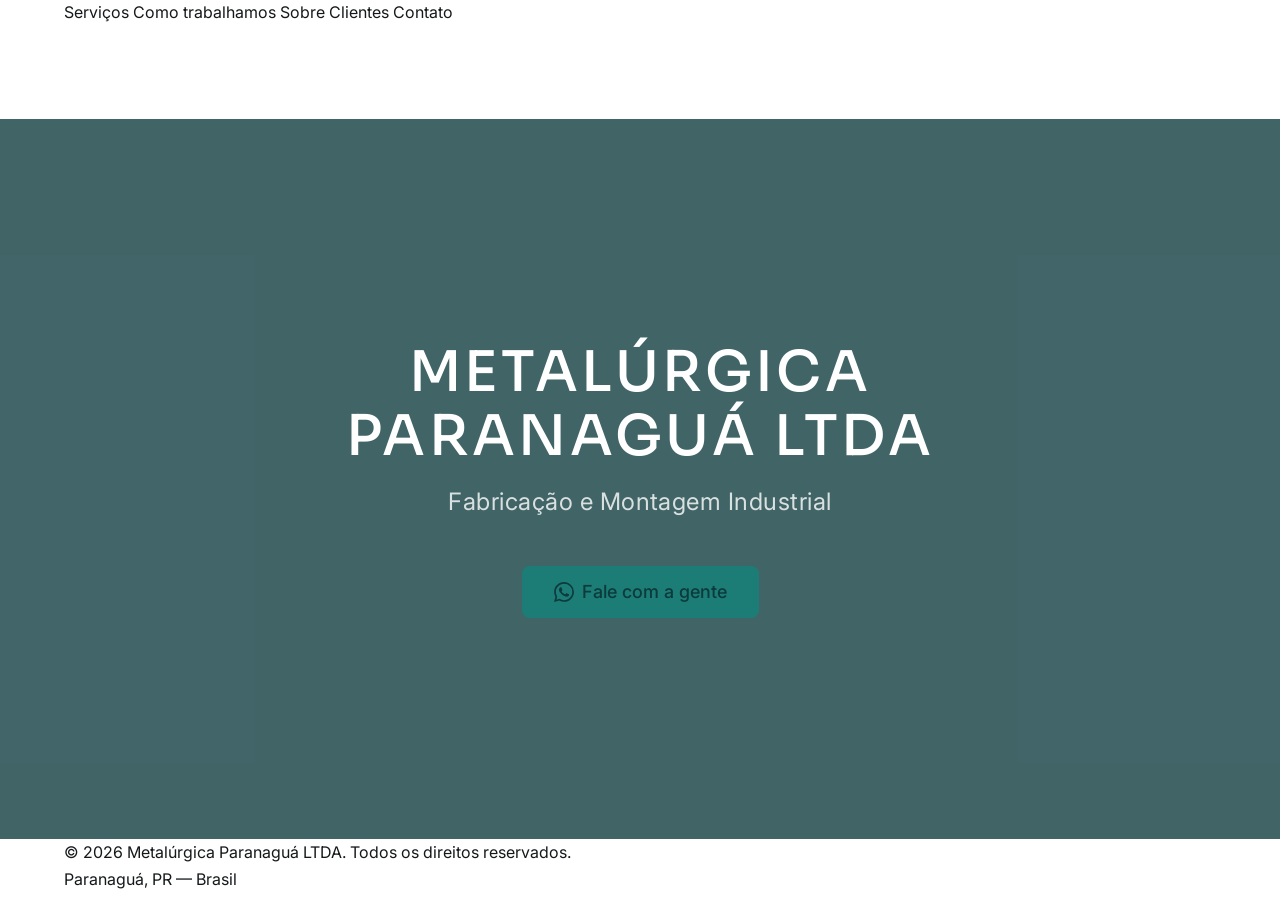
==== commit 416dfc6e: "feat(hero): fill #hero section with content and full styles HTML (index.html): - Add <script src="js" ====
--- a/index.html
+++ b/index.html
@@ -15,6 +15,9 @@
   <link rel="stylesheet" href="css/tokens.css">
   <link rel="stylesheet" href="css/base.css">
   <link rel="stylesheet" href="css/styles.css">
+
+  <!-- Scripts globais -->
+  <script src="js/main.js" defer></script>
 </head>
 <body>
 
@@ -75,15 +78,38 @@
   <main id="conteudo-principal">
 
     <!-- ============================================================
-         #HERO — headline principal, CTA e imagem (facet-frame)
+         #HERO — imagem de fundo, overlay teal, título e CTA
     ============================================================ -->
     <section id="hero" aria-labelledby="hero-titulo">
 
-      <!-- headline -->
-      <!-- lede -->
-      <!-- CTAs (WhatsApp + ancora serviços) -->
-      <!-- facet-frame (placeholder de imagem) -->
-      <!-- estatísticas rápidas: fundação, frentes, clientes -->
+      <div class="hero-content">
+        <div class="reveal">
+
+          <h1 id="hero-titulo">Metalúrgica Paranaguá LTDA</h1>
+
+          <p class="hero-subtitulo">Fabricação e Montagem Industrial</p>
+
+          <a
+            href="https://wa.me/554134226670?text=Ol%C3%A1%2C%20vim%20pelo%20site%20e%20gostaria%20de%20um%20or%C3%A7amento"
+            class="btn-hero"
+            target="_blank"
+            rel="noopener noreferrer"
+            aria-label="Fale com a gente pelo WhatsApp"
+          >
+            <svg
+              width="20" height="20"
+              viewBox="0 0 24 24"
+              fill="currentColor"
+              aria-hidden="true"
+              focusable="false"
+            >
+              <path d="M17.472 14.382c-.297-.149-1.758-.867-2.03-.967-.273-.099-.471-.148-.67.15-.197.297-.767.966-.94 1.164-.173.199-.347.223-.644.075-.297-.15-1.255-.463-2.39-1.475-.883-.788-1.48-1.761-1.653-2.059-.173-.297-.018-.458.13-.606.134-.133.298-.347.446-.52.149-.174.198-.298.298-.497.099-.198.05-.371-.025-.52-.075-.149-.669-1.612-.916-2.207-.242-.579-.487-.5-.669-.51a12.8 12.8 0 0 0-.57-.01c-.198 0-.52.074-.792.372-.272.297-1.04 1.016-1.04 2.479 0 1.462 1.065 2.875 1.213 3.074.149.198 2.096 3.2 5.077 4.487.709.306 1.262.489 1.694.625.712.227 1.36.195 1.871.118.571-.085 1.758-.719 2.006-1.413.248-.694.248-1.289.173-1.413-.074-.124-.272-.198-.57-.347m-5.421 7.403h-.004a9.87 9.87 0 0 1-5.031-1.378l-.361-.214-3.741.982.998-3.648-.235-.374a9.86 9.86 0 0 1-1.51-5.26c.001-5.45 4.436-9.884 9.888-9.884 2.64 0 5.122 1.03 6.988 2.898a9.825 9.825 0 0 1 2.893 6.994c-.003 5.45-4.437 9.884-9.885 9.884m8.413-18.297A11.815 11.815 0 0 0 12.05 0C5.495 0 .16 5.335.157 11.892c0 2.096.547 4.142 1.588 5.945L.057 24l6.305-1.654a11.882 11.882 0 0 0 5.683 1.448h.005c6.554 0 11.89-5.335 11.893-11.893a11.821 11.821 0 0 0-3.48-8.413z"/>
+            </svg>
+            Fale com a gente
+          </a>
+
+        </div>
+      </div>
 
     </section>
     <!-- /#HERO -->
--- a/css/styles.css
+++ b/css/styles.css
@@ -1,20 +1,246 @@
 /*
- * styles.css — Estilos de componentes e layout do site
- * Depende de tokens.css e base.css (devem ser importados antes).
+ * styles.css — Componentes e layout do site
+ * Depende de tokens.css e base.css (devem ser carregados antes).
  *
- * Estrutura prevista:
- *   1. Utilitários de layout (.wrap, .section, etc.)
- *   2. Header e navegação
+ * Índice:
+ *   1. Utilitários de layout
+ *   2. Reveal — animação de entrada
  *   3. #hero
- *   4. #diferenciais
- *   5. #sobre
- *   6. #servicos
- *   7. #clientes
- *   8. #processo
- *   9. #cta
- *  10. #contato
- *  11. Footer
- *  12. Componentes globais (botões, badges, cards)
- *  13. WhatsApp flutuante
- *  14. Media queries
+ *   4. #diferenciais          (a preencher)
+ *   5. #sobre                 (a preencher)
+ *   6. #servicos              (a preencher)
+ *   7. #clientes              (a preencher)
+ *   8. #processo              (a preencher)
+ *   9. #cta                   (a preencher)
+ *  10. #contato               (a preencher)
+ *  11. Footer                 (a preencher)
+ *  12. Componentes globais    (a preencher)
+ *  13. WhatsApp flutuante     (a preencher)
  */
+
+
+/* ─────────────────────────────────────────────────────────────────
+   1. UTILITÁRIOS DE LAYOUT
+   ───────────────────────────────────────────────────────────────── */
+
+.wrap {
+  max-width: var(--container-max);
+  margin-inline: auto;
+  padding-inline: var(--container-pad);
+}
+
+/* Empurra o conteúdo abaixo do header fixo */
+main {
+  padding-top: var(--header-height);
+}
+
+
+/* ─────────────────────────────────────────────────────────────────
+   2. REVEAL — fade + translateY ao entrar na viewport
+   JS em js/main.js adiciona .is-visible via IntersectionObserver.
+   ───────────────────────────────────────────────────────────────── */
+
+.reveal {
+  opacity: 0;
+  transform: translateY(var(--space-4));   /* sobe 24 px */
+  transition:
+    opacity   600ms var(--ease-out),
+    transform 600ms var(--ease-out);
+}
+
+.reveal.is-visible {
+  opacity: 1;
+  transform: translateY(0);
+}
+
+/* Pequena pausa para o hero — dá tempo ao browser pintar antes de animar */
+#hero .reveal {
+  transition-delay: 180ms;
+}
+
+
+/* ─────────────────────────────────────────────────────────────────
+   3. #HERO
+   Full-width, imagem de fundo com overlay teal semitransparente,
+   conteúdo centralizado vertical e horizontalmente.
+   ───────────────────────────────────────────────────────────────── */
+
+#hero {
+  position: relative;
+  min-height: 80vh;
+  display: flex;
+  align-items: center;
+  justify-content: center;
+
+  background-image: url('../assets/img/hero-funil-porto.jpg');
+  background-size: cover;
+  background-position: center;
+  background-repeat: no-repeat;
+
+  overflow: hidden;
+}
+
+/* Overlay — Pantone 316C a 78 % de opacidade */
+#hero::before {
+  content: '';
+  position: absolute;
+  inset: 0;
+  background-color: color-mix(in srgb, var(--color-teal-principal) 78%, transparent);
+  pointer-events: none;
+}
+
+/* Contêiner do conteúdo, acima do overlay */
+.hero-content {
+  position: relative;
+  z-index: 1;
+  display: flex;
+  flex-direction: column;
+  align-items: center;
+  text-align: center;
+  padding-block: var(--space-8);
+  padding-inline: var(--space-4);
+  max-width: 860px;
+  margin-inline: auto;
+  width: 100%;
+}
+
+/* H1 — marca em maiúsculas, peso 500, escala fluida */
+.hero-content h1 {
+  font-family: var(--font-titulo);
+  font-size: var(--text-4xl);
+  font-weight: 500;
+  color: var(--color-fundo);
+  text-transform: uppercase;
+  letter-spacing: 0.06em;
+  line-height: 1.15;
+  margin: 0;
+  max-width: none;
+}
+
+/* Subtítulo — branco a 80 % de opacidade */
+.hero-subtitulo {
+  font-family: var(--font-corpo);
+  font-size: var(--text-xl);
+  font-weight: 400;
+  color: color-mix(in srgb, var(--color-fundo) 80%, transparent);
+  letter-spacing: 0.02em;
+  line-height: 1.4;
+  margin-top: var(--space-3);
+  max-width: none;
+}
+
+/* Botão CTA — teal 7718C, texto escuro teal 316C */
+.btn-hero {
+  display: inline-flex;
+  align-items: center;
+  gap: var(--space-2);
+  margin-top: var(--space-6);
+  padding-block: var(--space-3);
+  padding-inline: var(--space-5);
+
+  background-color: var(--color-teal-secundario);
+  color: var(--color-teal-principal);
+
+  font-family: var(--font-corpo);
+  font-size: var(--text-md);
+  font-weight: 500;
+  line-height: 1;
+  white-space: nowrap;
+
+  border-radius: var(--radius-lg);
+  text-decoration: none;
+
+  transition:
+    background-color var(--transition),
+    transform        var(--transition),
+    box-shadow       var(--transition);
+}
+
+.btn-hero:hover {
+  background-color: var(--color-teal-400);
+  color: var(--color-teal-principal);
+  transform: translateY(-2px);
+  box-shadow: var(--shadow-md);
+}
+
+.btn-hero:active {
+  transform: translateY(0);
+  box-shadow: none;
+}
+
+.btn-hero svg {
+  flex-shrink: 0;
+}
+
+
+/* ─── Responsivo ─────────────────────────────────────────────── */
+
+@media (max-width: 768px) {
+  #hero {
+    min-height: 70vh;
+  }
+
+  .hero-content {
+    padding-block: var(--space-7);
+    padding-inline: var(--space-3);
+  }
+
+  .hero-content h1 {
+    letter-spacing: 0.04em;
+  }
+
+  .btn-hero {
+    font-size: var(--text-base);
+    padding-inline: var(--space-4);
+  }
+}
+
+
+/* ─────────────────────────────────────────────────────────────────
+   4. #DIFERENCIAIS — a preencher
+   ───────────────────────────────────────────────────────────────── */
+
+
+/* ─────────────────────────────────────────────────────────────────
+   5. #SOBRE — a preencher
+   ───────────────────────────────────────────────────────────────── */
+
+
+/* ─────────────────────────────────────────────────────────────────
+   6. #SERVICOS — a preencher
+   ───────────────────────────────────────────────────────────────── */
+
+
+/* ─────────────────────────────────────────────────────────────────
+   7. #CLIENTES — a preencher
+   ───────────────────────────────────────────────────────────────── */
+
+
+/* ─────────────────────────────────────────────────────────────────
+   8. #PROCESSO — a preencher
+   ───────────────────────────────────────────────────────────────── */
+
+
+/* ─────────────────────────────────────────────────────────────────
+   9. #CTA — a preencher
+   ───────────────────────────────────────────────────────────────── */
+
+
+/* ─────────────────────────────────────────────────────────────────
+   10. #CONTATO — a preencher
+   ───────────────────────────────────────────────────────────────── */
+
+
+/* ─────────────────────────────────────────────────────────────────
+   11. FOOTER — a preencher
+   ───────────────────────────────────────────────────────────────── */
+
+
+/* ─────────────────────────────────────────────────────────────────
+   12. COMPONENTES GLOBAIS — a preencher
+   ───────────────────────────────────────────────────────────────── */
+
+
+/* ─────────────────────────────────────────────────────────────────
+   13. WHATSAPP FLUTUANTE — a preencher
+   ───────────────────────────────────────────────────────────────── */
